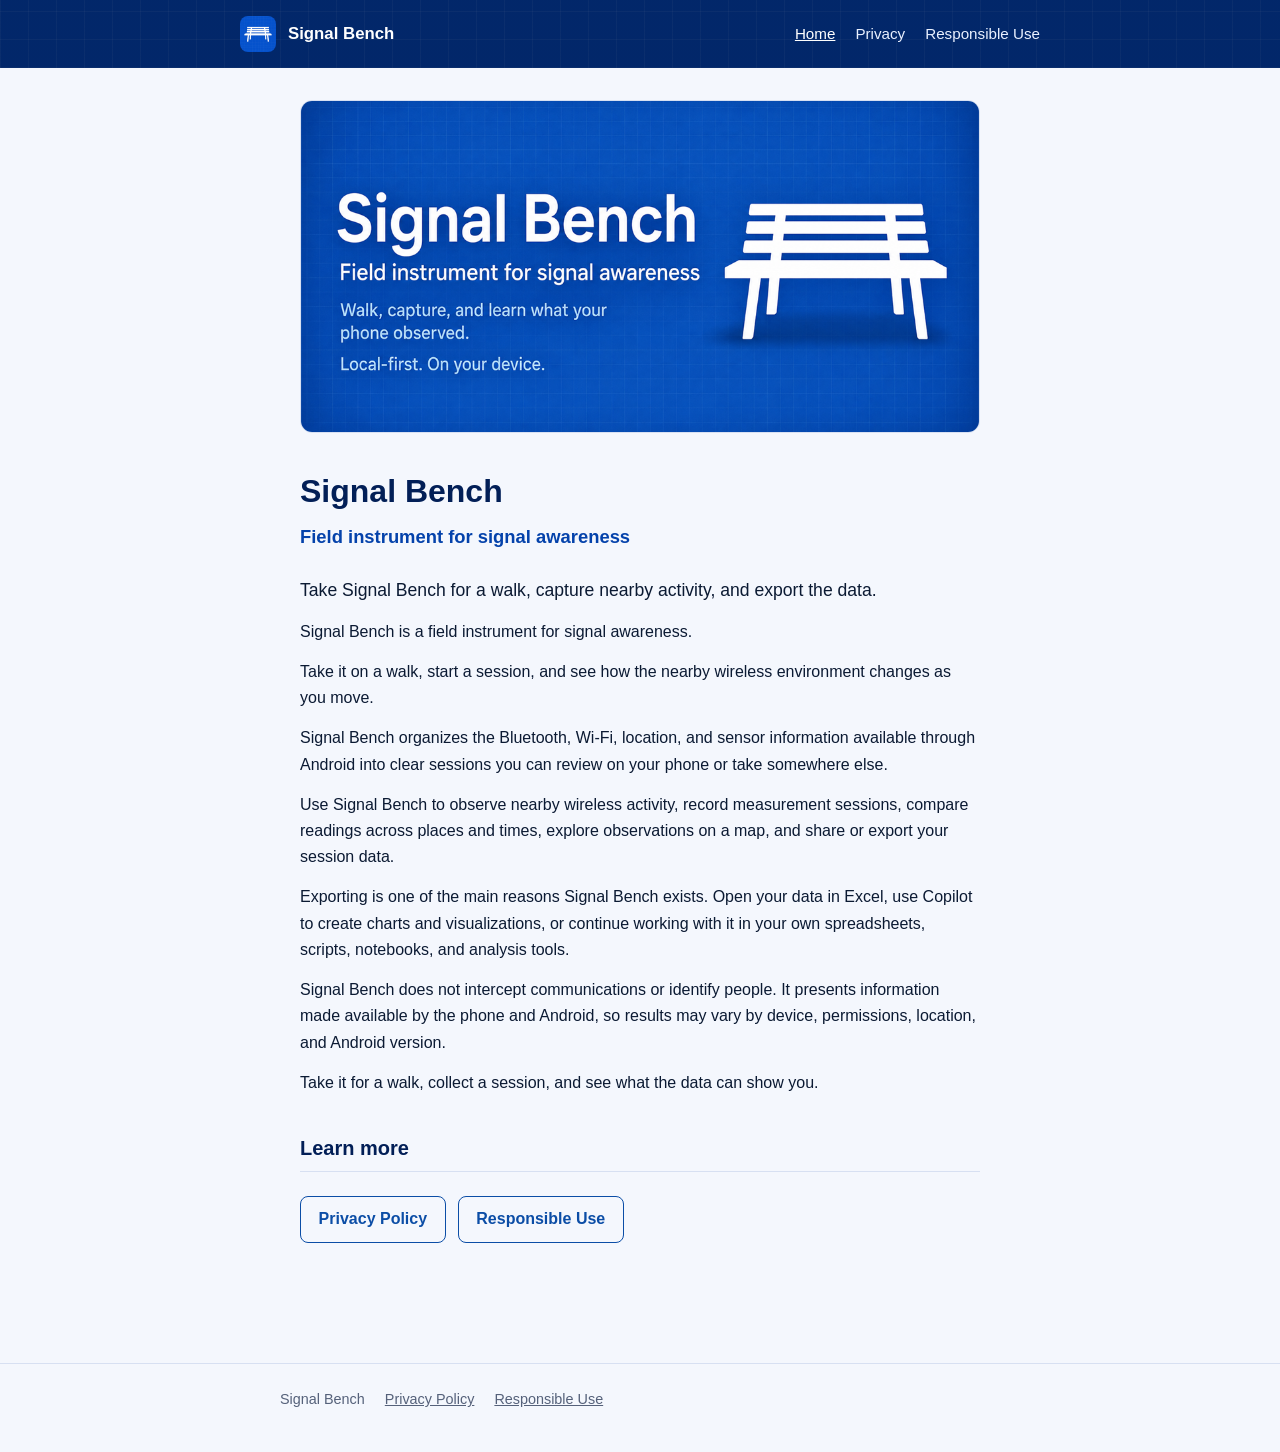
==== index.html @ 6beaf35f "Publish Signal Bench website Adds the public site (home, privacy policy, responsible-use) with a sha" ====
<!DOCTYPE html>
<html lang="en">
<head>
  <meta charset="UTF-8">
  <meta name="viewport" content="width=device-width, initial-scale=1.0">
  <title>Signal Bench — Field instrument for signal awareness</title>
  <meta name="description" content="Take Signal Bench for a walk, capture nearby activity, and export the data.">
  <link rel="icon" type="image/png" href="icon-512.png">
  <link rel="apple-touch-icon" href="icon-512.png">
  <link rel="stylesheet" href="style.css">
</head>
<body>

<header class="site-header">
  <div class="header-inner">
    <img class="mark" src="icon-512.png" alt="">
    <a class="site-name" href="./">Signal Bench</a>
    <nav class="site-nav" aria-label="Primary">
      <a href="./" aria-current="page">Home</a>
      <a href="privacy/">Privacy</a>
      <a href="responsible-use/">Responsible Use</a>
    </nav>
  </div>
</header>

<main>
  <img src="feature-graphic.png" alt="Signal Bench — Field instrument for signal awareness" class="banner">

  <h1>Signal Bench</h1>
  <p class="tagline">Field instrument for signal awareness</p>
  <p class="lead">Take Signal Bench for a walk, capture nearby activity, and export the data.</p>

  <section>
    <p>Signal Bench is a field instrument for signal awareness.</p>
    <p>Take it on a walk, start a session, and see how the nearby wireless environment changes as you move.</p>
    <p>Signal Bench organizes the Bluetooth, Wi-Fi, location, and sensor information available through Android into clear sessions you can review on your phone or take somewhere else.</p>
    <p>Use Signal Bench to observe nearby wireless activity, record measurement sessions, compare readings across places and times, explore observations on a map, and share or export your session data.</p>
    <p>Exporting is one of the main reasons Signal Bench exists. Open your data in Excel, use Copilot to create charts and visualizations, or continue working with it in your own spreadsheets, scripts, notebooks, and analysis tools.</p>
    <p>Signal Bench does not intercept communications or identify people. It presents information made available by the phone and Android, so results may vary by device, permissions, location, and Android version.</p>
    <p>Take it for a walk, collect a session, and see what the data can show you.</p>
  </section>

  <section>
    <h2>Learn more</h2>
    <div class="cta-row">
      <a class="button secondary" href="privacy/">Privacy Policy</a>
      <a class="button secondary" href="responsible-use/">Responsible Use</a>
    </div>
  </section>
</main>

<footer class="site-footer">
  <div class="footer-inner">
    <span>Signal Bench</span>
    <a href="privacy/">Privacy Policy</a>
    <a href="responsible-use/">Responsible Use</a>
  </div>
</footer>

</body>
</html>
---- style.css ----
/* Signal Bench — shared site styles. Static CSS, no build step, no remote assets. */

:root {
  --blue-900: #021f57;
  --blue-800: #023c9a;
  --blue-700: #0442ab;
  --blue-600: #0b4da6;
  --blue-500: #175fd1;
  --ink: #0b1a33;
  --paper: #f4f7fd;
  --card: #ffffff;
  --line: #d7e0f2;
  --muted: #55617a;
}

* {
  box-sizing: border-box;
}

html {
  color-scheme: light;
}

body {
  margin: 0;
  background: var(--paper);
  color: var(--ink);
  font-family: -apple-system, BlinkMacSystemFont, "Segoe UI", Roboto, sans-serif;
  line-height: 1.65;
}

a {
  color: var(--blue-600);
}

a:hover {
  color: var(--blue-700);
}

a:focus-visible,
button:focus-visible {
  outline: 3px solid var(--blue-500);
  outline-offset: 2px;
}

.site-header {
  background:
    linear-gradient(rgba(2, 22, 66, 0.55), rgba(2, 22, 66, 0.55)),
    repeating-linear-gradient(0deg, rgba(255, 255, 255, 0.08) 0 1px, transparent 1px 28px),
    repeating-linear-gradient(90deg, rgba(255, 255, 255, 0.08) 0 1px, transparent 1px 28px),
    var(--blue-800);
  padding: 1rem 1.25rem;
}

.site-header .header-inner {
  max-width: 800px;
  margin: 0 auto;
  display: flex;
  align-items: center;
  gap: 0.75rem;
}

.site-header img.mark {
  width: 36px;
  height: 36px;
  border-radius: 8px;
  flex-shrink: 0;
}

.site-header .site-name {
  color: #fff;
  font-weight: 700;
  font-size: 1.05rem;
  text-decoration: none;
}

.site-nav {
  margin-left: auto;
  display: flex;
  gap: 1.25rem;
  flex-wrap: wrap;
}

.site-nav a {
  color: #eaf1ff;
  text-decoration: none;
  font-weight: 500;
  font-size: 0.95rem;
}

.site-nav a:hover,
.site-nav a[aria-current="page"] {
  color: #ffffff;
  text-decoration: underline;
}

main {
  max-width: 720px;
  margin: 0 auto;
  padding: 2rem 1.25rem 3rem;
}

.banner {
  width: 100%;
  height: auto;
  border-radius: 12px;
  display: block;
  margin-bottom: 2rem;
  border: 1px solid var(--line);
}

.back {
  display: inline-block;
  margin-bottom: 1rem;
  color: var(--blue-600);
  text-decoration: none;
  font-weight: 500;
}

.back:hover {
  text-decoration: underline;
}

h1 {
  font-size: 2rem;
  margin: 0 0 0.25rem;
  color: var(--blue-900);
}

.tagline {
  font-size: 1.15rem;
  color: var(--blue-700);
  font-weight: 600;
  margin: 0 0 1.5rem;
}

h2 {
  font-size: 1.25rem;
  margin-top: 2.25rem;
  color: var(--blue-900);
  border-bottom: 1px solid var(--line);
  padding-bottom: 0.35rem;
}

h3 {
  font-size: 1.05rem;
  margin-top: 1.5rem;
  color: var(--blue-900);
}

p {
  margin: 0.85rem 0;
}

ul,
ol {
  padding-left: 1.3rem;
}

li {
  margin-bottom: 0.4rem;
}

.updated {
  color: var(--muted);
  font-size: 0.9rem;
}

.lead {
  font-size: 1.1rem;
  color: var(--ink);
}

.card {
  background: var(--card);
  border: 1px solid var(--line);
  border-radius: 12px;
  padding: 1.25rem 1.5rem;
  margin: 1.5rem 0;
}

.warning {
  background: #fff8e1;
  border-left: 4px solid #f9a825;
  padding: 0.75rem 1rem;
  margin: 1.5rem 0;
  border-radius: 0 8px 8px 0;
}

.cta-row {
  display: flex;
  flex-wrap: wrap;
  gap: 0.75rem;
  margin: 1.5rem 0;
}

.button {
  display: inline-block;
  background: var(--blue-600);
  color: #fff;
  padding: 0.6rem 1.1rem;
  border-radius: 8px;
  text-decoration: none;
  font-weight: 600;
}

.button:hover {
  background: var(--blue-700);
  color: #fff;
}

.button.secondary {
  background: transparent;
  color: var(--blue-600);
  border: 1px solid var(--blue-600);
}

.button.secondary:hover {
  background: var(--paper);
  color: var(--blue-700);
}

site-footer,
footer.site-footer {
  border-top: 1px solid var(--line);
}

footer.site-footer {
  margin-top: 3rem;
  padding: 1.5rem 1.25rem 2.5rem;
  color: var(--muted);
  font-size: 0.9rem;
}

footer.site-footer .footer-inner {
  max-width: 720px;
  margin: 0 auto;
  display: flex;
  flex-wrap: wrap;
  gap: 0.4rem 1.25rem;
  align-items: center;
}

footer.site-footer a {
  color: var(--muted);
}

footer.site-footer a:hover {
  color: var(--blue-700);
}

@media (max-width: 520px) {
  .site-header .header-inner {
    flex-wrap: wrap;
  }

  .site-nav {
    margin-left: 0;
    width: 100%;
  }

  h1 {
    font-size: 1.6rem;
  }
}
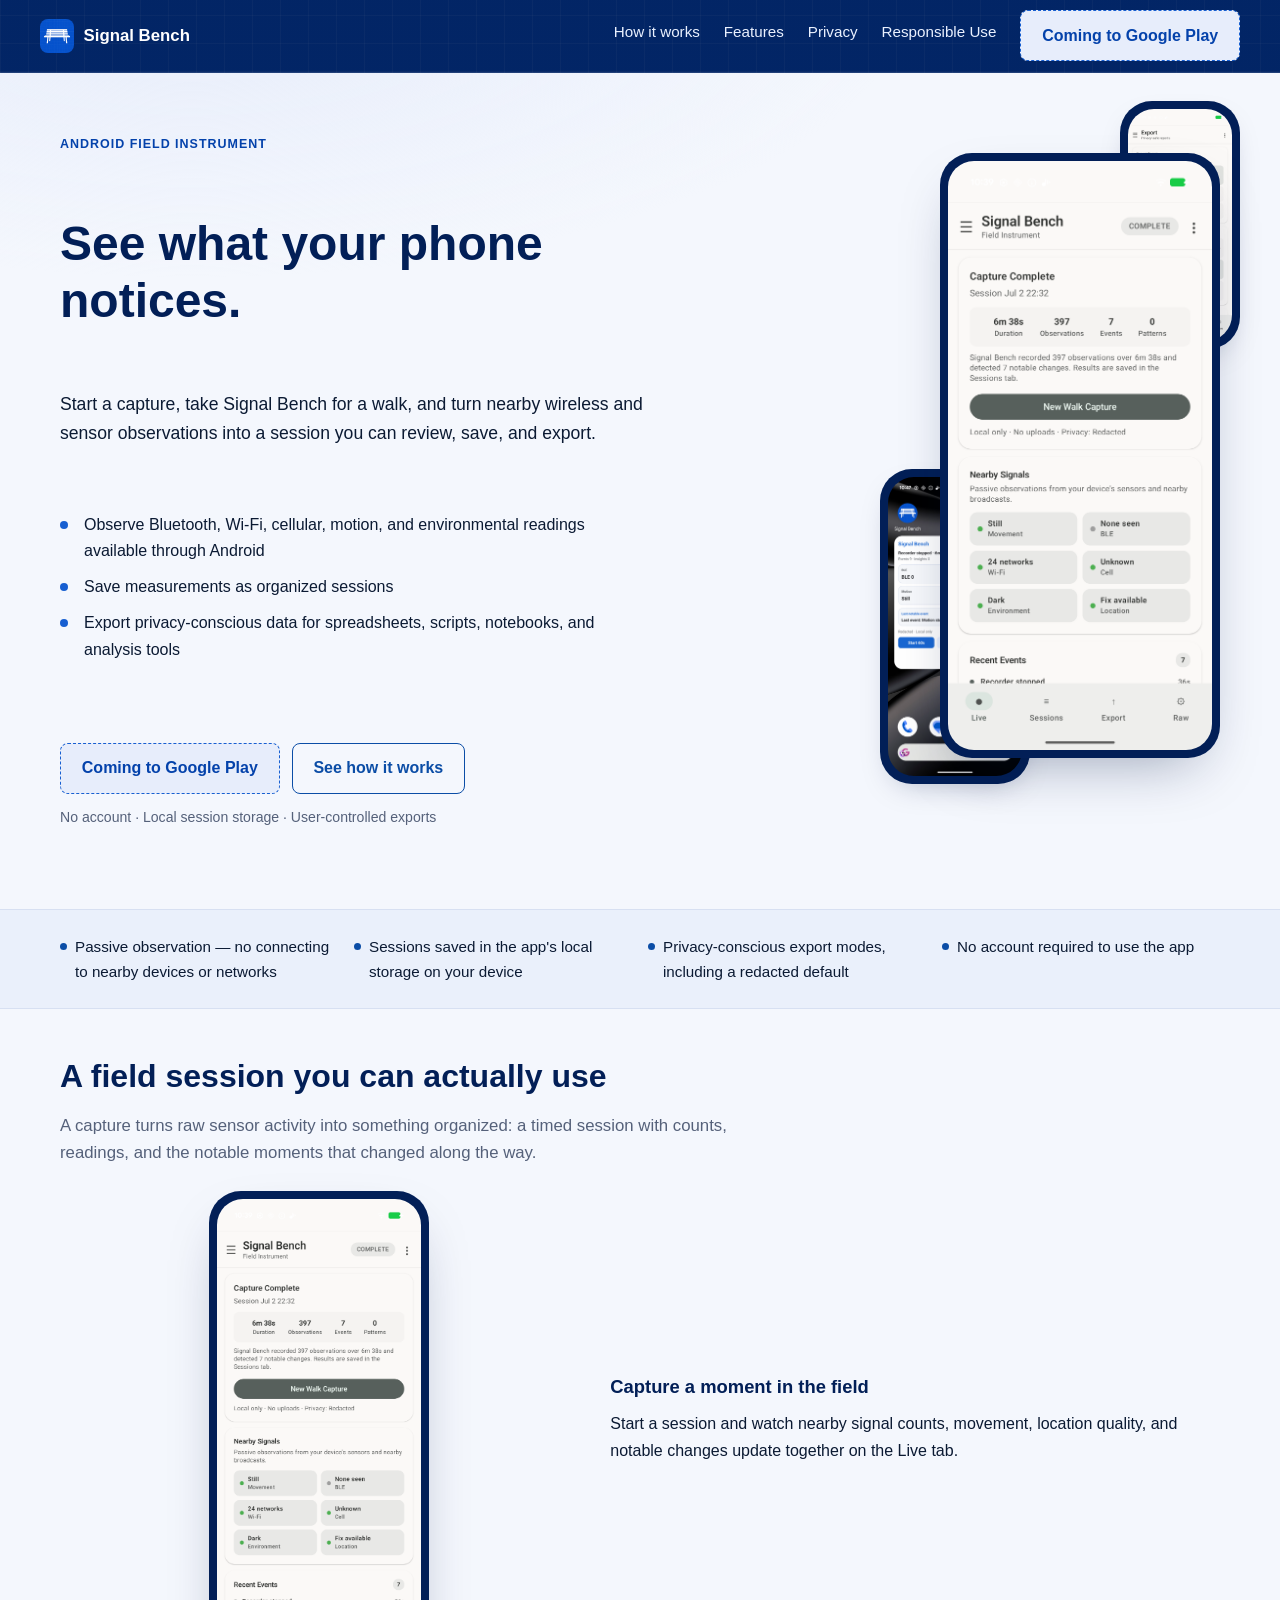
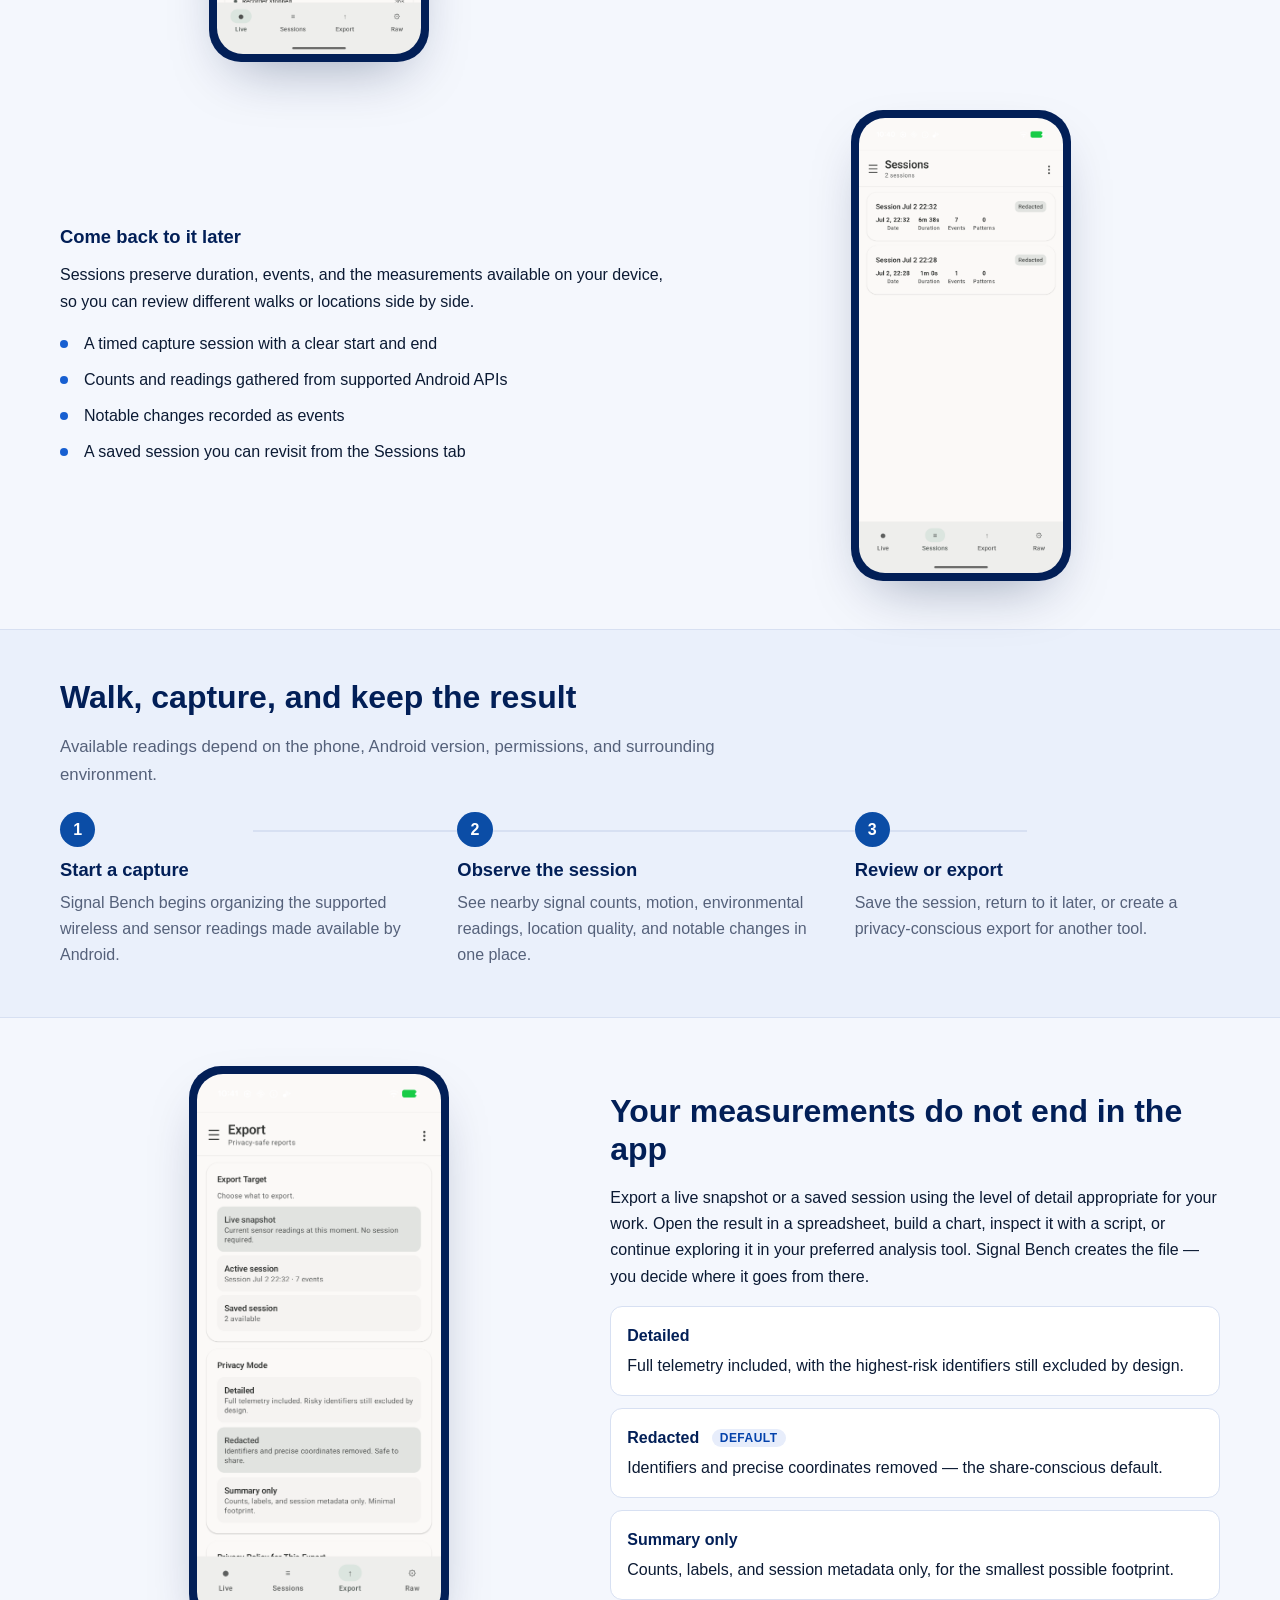
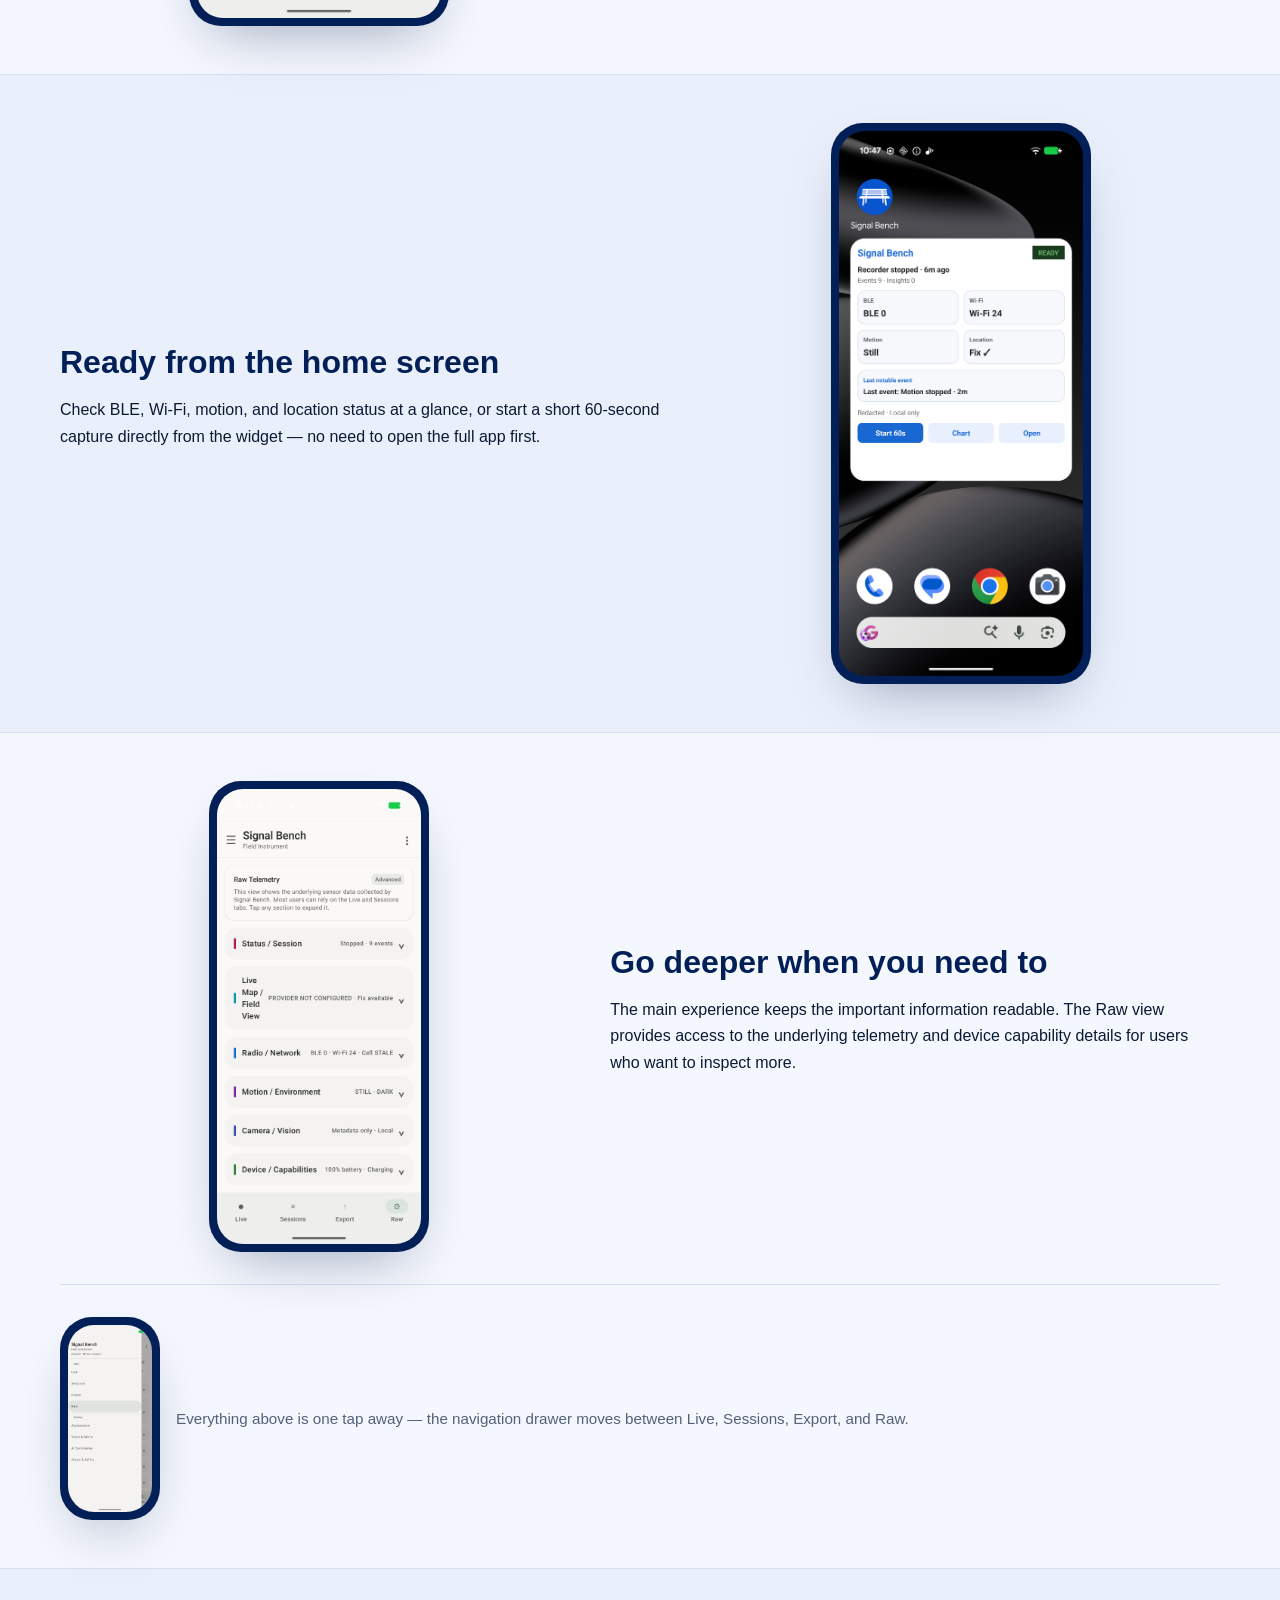
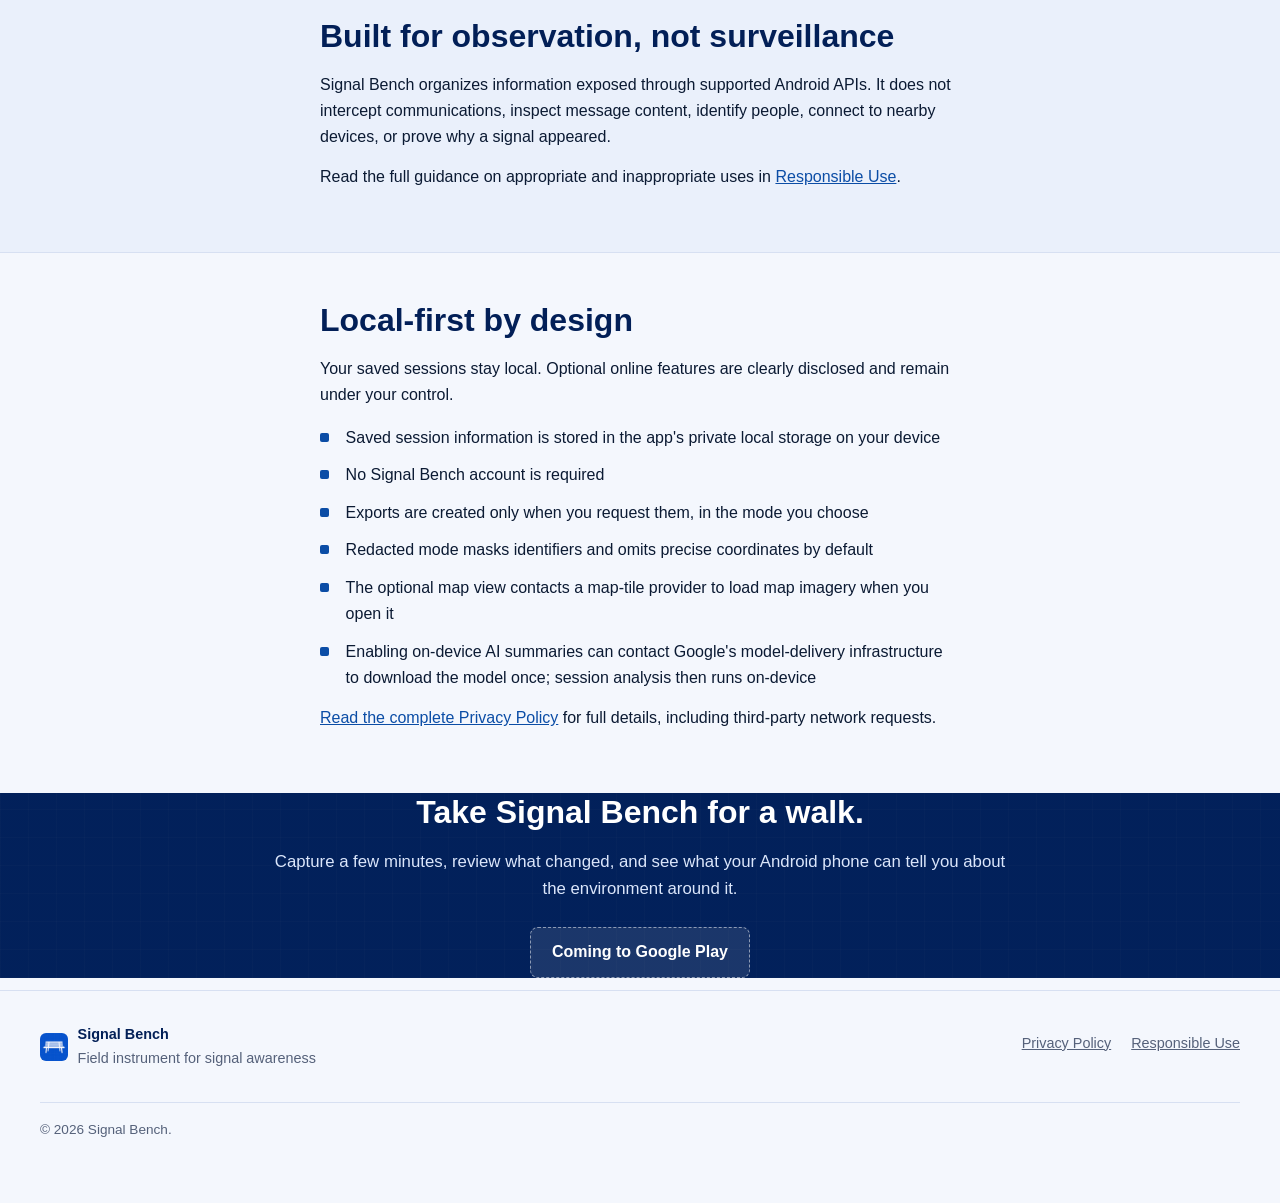
==== commit 76d5d1f8: "Redesign homepage as a production marketing landing page Rebuild index.html around a benefit-led her" ====
--- a/index.html
+++ b/index.html
@@ -3,59 +3,331 @@
 <head>
   <meta charset="UTF-8">
   <meta name="viewport" content="width=device-width, initial-scale=1.0">
-  <title>Signal Bench — Field instrument for signal awareness</title>
-  <meta name="description" content="Take Signal Bench for a walk, capture nearby activity, and export the data.">
+  <title>Signal Bench — Turn Android sensor readings into field sessions</title>
+  <meta name="description" content="Capture nearby wireless and sensor observations, review organized sessions, and export privacy-conscious data from your Android phone.">
+  <link rel="canonical" href="https://sig-int-wad.github.io/signalbenchpublic/">
+  <meta name="theme-color" content="#023c9a">
   <link rel="icon" type="image/png" href="icon-512.png">
   <link rel="apple-touch-icon" href="icon-512.png">
   <link rel="stylesheet" href="style.css">
+
+  <meta property="og:type" content="website">
+  <meta property="og:site_name" content="Signal Bench">
+  <meta property="og:url" content="https://sig-int-wad.github.io/signalbenchpublic/">
+  <meta property="og:title" content="Signal Bench — Turn Android sensor readings into field sessions">
+  <meta property="og:description" content="Capture nearby wireless and sensor observations, review organized sessions, and export privacy-conscious data from your Android phone.">
+  <meta property="og:image" content="https://sig-int-wad.github.io/signalbenchpublic/feature-graphic.png">
+  <meta property="og:image:width" content="1024">
+  <meta property="og:image:height" content="500">
+  <meta name="twitter:card" content="summary_large_image">
+  <meta name="twitter:title" content="Signal Bench — Turn Android sensor readings into field sessions">
+  <meta name="twitter:description" content="Capture nearby wireless and sensor observations, review organized sessions, and export privacy-conscious data from your Android phone.">
+  <meta name="twitter:image" content="https://sig-int-wad.github.io/signalbenchpublic/feature-graphic.png">
+
+  <script type="application/ld+json">
+  {
+    "@context": "https://schema.org",
+    "@type": "SoftwareApplication",
+    "name": "Signal Bench",
+    "description": "Signal Bench is an Android field instrument that organizes nearby wireless and sensor observations into sessions you can review and export.",
+    "applicationCategory": "UtilitiesApplication",
+    "operatingSystem": "Android",
+    "url": "https://sig-int-wad.github.io/signalbenchpublic/",
+    "image": "https://sig-int-wad.github.io/signalbenchpublic/feature-graphic.png"
+  }
+  </script>
 </head>
 <body>
 
+<a class="skip-link" href="#main">Skip to content</a>
+
 <header class="site-header">
   <div class="header-inner">
-    <img class="mark" src="icon-512.png" alt="">
-    <a class="site-name" href="./">Signal Bench</a>
-    <nav class="site-nav" aria-label="Primary">
-      <a href="./" aria-current="page">Home</a>
-      <a href="privacy/">Privacy</a>
-      <a href="responsible-use/">Responsible Use</a>
+    <a class="brand" href="./">
+      <img class="mark" src="icon-512.png" alt="">
+      <span class="site-name">Signal Bench</span>
+    </a>
+    <button class="nav-toggle" type="button" aria-expanded="false" aria-controls="site-nav" aria-label="Toggle navigation menu">
+      <span class="bar"></span>
+      <span class="bar"></span>
+      <span class="bar"></span>
+    </button>
+    <nav class="site-nav" id="site-nav" aria-label="Primary">
+      <ul class="nav-links">
+        <li><a href="#how-it-works">How it works</a></li>
+        <li><a href="#features">Features</a></li>
+        <li><a href="#privacy">Privacy</a></li>
+        <li><a href="responsible-use/">Responsible Use</a></li>
+      </ul>
+      <span class="header-cta badge-soon">Coming to Google Play</span>
     </nav>
   </div>
 </header>
 
-<main>
-  <img src="feature-graphic.png" alt="Signal Bench — Field instrument for signal awareness" class="banner">
-
-  <h1>Signal Bench</h1>
-  <p class="tagline">Field instrument for signal awareness</p>
-  <p class="lead">Take Signal Bench for a walk, capture nearby activity, and export the data.</p>
-
-  <section>
-    <p>Signal Bench is a field instrument for signal awareness.</p>
-    <p>Take it on a walk, start a session, and see how the nearby wireless environment changes as you move.</p>
-    <p>Signal Bench organizes the Bluetooth, Wi-Fi, location, and sensor information available through Android into clear sessions you can review on your phone or take somewhere else.</p>
-    <p>Use Signal Bench to observe nearby wireless activity, record measurement sessions, compare readings across places and times, explore observations on a map, and share or export your session data.</p>
-    <p>Exporting is one of the main reasons Signal Bench exists. Open your data in Excel, use Copilot to create charts and visualizations, or continue working with it in your own spreadsheets, scripts, notebooks, and analysis tools.</p>
-    <p>Signal Bench does not intercept communications or identify people. It presents information made available by the phone and Android, so results may vary by device, permissions, location, and Android version.</p>
-    <p>Take it for a walk, collect a session, and see what the data can show you.</p>
-  </section>
-
-  <section>
-    <h2>Learn more</h2>
-    <div class="cta-row">
-      <a class="button secondary" href="privacy/">Privacy Policy</a>
-      <a class="button secondary" href="responsible-use/">Responsible Use</a>
-    </div>
-  </section>
+<main id="main">
+
+  <!-- Hero -->
+  <section class="hero">
+    <div class="section-inner">
+      <p class="hero-label eyebrow">Android field instrument</p>
+
+      <h1>See what your phone notices.</h1>
+
+      <p class="hero-copy">Start a capture, take Signal Bench for a walk, and turn nearby wireless and sensor observations into a session you can review, save, and export.</p>
+
+      <div class="hero-art">
+        <div class="device-frame tertiary" aria-hidden="true">
+          <img src="screenshots/export.png" alt="" width="480" height="1071" loading="lazy">
+        </div>
+        <div class="device-frame secondary" aria-hidden="true">
+          <img src="screenshots/widget.png" alt="" width="480" height="1071" loading="lazy">
+        </div>
+        <div class="device-frame primary">
+          <img src="screenshots/live.png" alt="Signal Bench Live tab on Android, showing Start Walk Capture, nearby signal counts, and recent events" width="480" height="1071" loading="eager" fetchpriority="high">
+        </div>
+      </div>
+
+      <ul class="hero-list">
+        <li>Observe Bluetooth, Wi-Fi, cellular, motion, and environmental readings available through Android</li>
+        <li>Save measurements as organized sessions</li>
+        <li>Export privacy-conscious data for spreadsheets, scripts, notebooks, and analysis tools</li>
+      </ul>
+
+      <div class="hero-cta">
+        <div class="cta-row">
+          <span class="badge-soon">Coming to Google Play</span>
+          <a class="button secondary" href="#how-it-works">See how it works</a>
+        </div>
+        <p class="hero-reassurance reassurance">No account · Local session storage · User-controlled exports</p>
+      </div>
+    </div>
+  </section>
+
+  <!-- Trust strip -->
+  <section class="trust-strip band">
+    <div class="section-inner">
+      <ul>
+        <li>Passive observation — no connecting to nearby devices or networks</li>
+        <li>Sessions saved in the app's local storage on your device</li>
+        <li>Privacy-conscious export modes, including a redacted default</li>
+        <li>No account required to use the app</li>
+      </ul>
+    </div>
+  </section>
+
+  <!-- What you get -->
+  <section class="sec-features" id="features">
+    <div class="section-inner">
+      <h2>A field session you can actually use</h2>
+      <p class="section-lead">A capture turns raw sensor activity into something organized: a timed session with counts, readings, and the notable moments that changed along the way.</p>
+
+      <div class="feature-row">
+        <div class="feature-art">
+          <button class="thumb-button" type="button" data-lightbox-src="screenshots/live.png" data-lightbox-alt="Signal Bench Live tab showing Start Walk Capture, Nearby Signals, and Recent Events" data-lightbox-caption="Live dashboard — nearby signal counts, motion, and recent events update together.">
+            <div class="device-frame">
+              <img src="screenshots/live.png" alt="Signal Bench Live tab showing Start Walk Capture, Nearby Signals, and Recent Events" width="480" height="1071" loading="lazy">
+            </div>
+          </button>
+        </div>
+        <div class="feature-copy">
+          <h3>Capture a moment in the field</h3>
+          <p>Start a session and watch nearby signal counts, movement, location quality, and notable changes update together on the Live tab.</p>
+        </div>
+      </div>
+
+      <div class="feature-row reverse">
+        <div class="feature-art">
+          <button class="thumb-button" type="button" data-lightbox-src="screenshots/sessions.png" data-lightbox-alt="Signal Bench Sessions tab listing saved walk-capture sessions with duration, events, and privacy mode" data-lightbox-caption="Sessions preserve duration, events, and privacy mode so you can revisit a walk later.">
+            <div class="device-frame">
+              <img src="screenshots/sessions.png" alt="Signal Bench Sessions tab listing saved walk-capture sessions with duration, events, and privacy mode" width="480" height="1071" loading="lazy">
+            </div>
+          </button>
+        </div>
+        <div class="feature-copy">
+          <h3>Come back to it later</h3>
+          <p>Sessions preserve duration, events, and the measurements available on your device, so you can review different walks or locations side by side.</p>
+          <ul class="get-list">
+            <li>A timed capture session with a clear start and end</li>
+            <li>Counts and readings gathered from supported Android APIs</li>
+            <li>Notable changes recorded as events</li>
+            <li>A saved session you can revisit from the Sessions tab</li>
+          </ul>
+        </div>
+      </div>
+    </div>
+  </section>
+
+  <!-- How it works -->
+  <section class="sec-how band" id="how-it-works">
+    <div class="section-inner">
+      <h2>Walk, capture, and keep the result</h2>
+      <p class="section-lead">Available readings depend on the phone, Android version, permissions, and surrounding environment.</p>
+
+      <ol class="steps">
+        <li>
+          <span class="step-number">1</span>
+          <h3>Start a capture</h3>
+          <p>Signal Bench begins organizing the supported wireless and sensor readings made available by Android.</p>
+        </li>
+        <li>
+          <span class="step-number">2</span>
+          <h3>Observe the session</h3>
+          <p>See nearby signal counts, motion, environmental readings, location quality, and notable changes in one place.</p>
+        </li>
+        <li>
+          <span class="step-number">3</span>
+          <h3>Review or export</h3>
+          <p>Save the session, return to it later, or create a privacy-conscious export for another tool.</p>
+        </li>
+      </ol>
+    </div>
+  </section>
+
+  <!-- Export -->
+  <section class="sec-export">
+    <div class="section-inner">
+      <div class="feature-row">
+        <div class="feature-art large">
+          <button class="thumb-button" type="button" data-lightbox-src="screenshots/export.png" data-lightbox-alt="Signal Bench Export tab showing Export Target options and Detailed, Redacted, and Summary only privacy modes" data-lightbox-caption="Choose an export target and a privacy mode before writing a file.">
+            <div class="device-frame">
+              <img src="screenshots/export.png" alt="Signal Bench Export tab showing Export Target options and Detailed, Redacted, and Summary only privacy modes" width="480" height="1071" loading="lazy">
+            </div>
+          </button>
+        </div>
+        <div class="feature-copy">
+          <h2>Your measurements do not end in the app</h2>
+          <p>Export a live snapshot or a saved session using the level of detail appropriate for your work. Open the result in a spreadsheet, build a chart, inspect it with a script, or continue exploring it in your preferred analysis tool. Signal Bench creates the file — you decide where it goes from there.</p>
+          <ul class="modes-list">
+            <li>
+              <span class="mode-name">Detailed</span>
+              Full telemetry included, with the highest-risk identifiers still excluded by design.
+            </li>
+            <li>
+              <span class="mode-name">Redacted <span class="default-tag">Default</span></span>
+              Identifiers and precise coordinates removed — the share-conscious default.
+            </li>
+            <li>
+              <span class="mode-name">Summary only</span>
+              Counts, labels, and session metadata only, for the smallest possible footprint.
+            </li>
+          </ul>
+        </div>
+      </div>
+    </div>
+  </section>
+
+  <!-- Widget -->
+  <section class="sec-widget band">
+    <div class="section-inner">
+      <div class="feature-row reverse">
+        <div class="feature-art large">
+          <button class="thumb-button" type="button" data-lightbox-src="screenshots/widget.png" data-lightbox-alt="Signal Bench home screen widget on Android showing BLE, Wi-Fi, motion, and location status with Start 60s, Chart, and Open buttons" data-lightbox-caption="The home screen widget shows live status and can start a short capture.">
+            <div class="device-frame">
+              <img src="screenshots/widget.png" alt="Signal Bench home screen widget on Android showing BLE, Wi-Fi, motion, and location status with Start 60s, Chart, and Open buttons" width="480" height="1071" loading="lazy">
+            </div>
+          </button>
+        </div>
+        <div class="feature-copy">
+          <h2>Ready from the home screen</h2>
+          <p>Check BLE, Wi-Fi, motion, and location status at a glance, or start a short 60-second capture directly from the widget — no need to open the full app first.</p>
+        </div>
+      </div>
+    </div>
+  </section>
+
+  <!-- Raw / advanced -->
+  <section class="sec-raw">
+    <div class="section-inner">
+      <div class="feature-row">
+        <div class="feature-art">
+          <button class="thumb-button" type="button" data-lightbox-src="screenshots/raw.png" data-lightbox-alt="Signal Bench Raw telemetry tab with expandable sections for status, map, radio, motion, camera, and device capabilities" data-lightbox-caption="Raw telemetry exposes the underlying sensor and device data for advanced users.">
+            <div class="device-frame">
+              <img src="screenshots/raw.png" alt="Signal Bench Raw telemetry tab with expandable sections for status, map, radio, motion, camera, and device capabilities" width="480" height="1071" loading="lazy">
+            </div>
+          </button>
+        </div>
+        <div class="feature-copy">
+          <h2>Go deeper when you need to</h2>
+          <p>The main experience keeps the important information readable. The Raw view provides access to the underlying telemetry and device capability details for users who want to inspect more.</p>
+        </div>
+      </div>
+
+      <div class="more-screens">
+        <button class="thumb-button" type="button" data-lightbox-src="screenshots/navigation.png" data-lightbox-alt="Signal Bench navigation drawer with Live, Sessions, Export, Raw, Appearance, Voice and Alerts, AI Summaries, and About and Safety" data-lightbox-caption="The navigation drawer moves quickly between Live, Sessions, Export, and Raw.">
+          <div class="device-frame">
+            <img src="screenshots/navigation.png" alt="Signal Bench navigation drawer with Live, Sessions, Export, Raw, Appearance, Voice and Alerts, AI Summaries, and About and Safety" width="480" height="1071" loading="lazy">
+          </div>
+        </button>
+        <p>Everything above is one tap away — the navigation drawer moves between Live, Sessions, Export, and Raw.</p>
+      </div>
+    </div>
+  </section>
+
+  <!-- Honest capability -->
+  <section class="sec-capability band">
+    <div class="section-inner prose">
+      <h2>Built for observation, not surveillance</h2>
+      <p>Signal Bench organizes information exposed through supported Android APIs. It does not intercept communications, inspect message content, identify people, connect to nearby devices, or prove why a signal appeared.</p>
+      <p>Read the full guidance on appropriate and inappropriate uses in <a href="responsible-use/">Responsible Use</a>.</p>
+    </div>
+  </section>
+
+  <!-- Privacy -->
+  <section class="sec-privacy" id="privacy">
+    <div class="section-inner prose">
+      <h2>Local-first by design</h2>
+      <p>Your saved sessions stay local. Optional online features are clearly disclosed and remain under your control.</p>
+      <ul class="check-list">
+        <li>Saved session information is stored in the app's private local storage on your device</li>
+        <li>No Signal Bench account is required</li>
+        <li>Exports are created only when you request them, in the mode you choose</li>
+        <li>Redacted mode masks identifiers and omits precise coordinates by default</li>
+        <li>The optional map view contacts a map-tile provider to load map imagery when you open it</li>
+        <li>Enabling on-device AI summaries can contact Google's model-delivery infrastructure to download the model once; session analysis then runs on-device</li>
+      </ul>
+      <p><a href="privacy/">Read the complete Privacy Policy</a> for full details, including third-party network requests.</p>
+    </div>
+  </section>
+
+  <!-- Closing CTA -->
+  <section class="closing-cta">
+    <div class="section-inner">
+      <h2>Take Signal Bench for a walk.</h2>
+      <p class="section-lead">Capture a few minutes, review what changed, and see what your Android phone can tell you about the environment around it.</p>
+      <div class="cta-row">
+        <span class="badge-soon">Coming to Google Play</span>
+      </div>
+    </div>
+  </section>
+
 </main>
 
 <footer class="site-footer">
   <div class="footer-inner">
-    <span>Signal Bench</span>
-    <a href="privacy/">Privacy Policy</a>
-    <a href="responsible-use/">Responsible Use</a>
+    <div class="footer-brand">
+      <img src="icon-512.png" alt="" width="28" height="28">
+      <div class="footer-brand-text">
+        <strong>Signal Bench</strong>
+        <span>Field instrument for signal awareness</span>
+      </div>
+    </div>
+    <ul class="footer-links">
+      <li><a href="privacy/">Privacy Policy</a></li>
+      <li><a href="responsible-use/">Responsible Use</a></li>
+    </ul>
+    <p class="footer-copyright">&copy; 2026 Signal Bench.</p>
   </div>
 </footer>
 
+<dialog class="lightbox" id="lightbox" aria-labelledby="lightbox-caption">
+  <div class="lightbox-inner">
+    <button class="lightbox-close" type="button" id="lightbox-close" aria-label="Close screenshot">&times;</button>
+    <img id="lightbox-img" alt="">
+    <p class="lightbox-caption" id="lightbox-caption"></p>
+  </div>
+</dialog>
+
+<script src="assets/site.js" defer></script>
+
 </body>
 </html>
--- a/style.css
+++ b/style.css
@@ -6,11 +6,40 @@
   --blue-700: #0442ab;
   --blue-600: #0b4da6;
   --blue-500: #175fd1;
+  --blue-100: #e7edfb;
   --ink: #0b1a33;
   --paper: #f4f7fd;
+  --band: #eaf0fb;
   --card: #ffffff;
   --line: #d7e0f2;
   --muted: #55617a;
+
+  --space-1: 0.25rem;
+  --space-2: 0.5rem;
+  --space-3: 0.75rem;
+  --space-4: 1rem;
+  --space-5: 1.5rem;
+  --space-6: 2rem;
+  --space-7: 3rem;
+  --space-8: 4.5rem;
+
+  --radius-sm: 8px;
+  --radius-md: 12px;
+  --radius-lg: 20px;
+  --radius-xl: 32px;
+
+  --container-wide: 1200px;
+  --container-prose: 680px;
+
+  --shadow-sm: 0 1px 2px rgba(2, 22, 66, 0.06);
+  --shadow-md: 0 12px 32px -16px rgba(2, 22, 66, 0.35);
+  --shadow-lg: 0 24px 60px -24px rgba(2, 22, 66, 0.4);
+}
+
+@media (prefers-reduced-motion: no-preference) {
+  html {
+    scroll-behavior: smooth;
+  }
 }
 
 * {
@@ -29,6 +58,11 @@
   line-height: 1.65;
 }
 
+img {
+  max-width: 100%;
+  height: auto;
+}
+
 a {
   color: var(--blue-600);
 }
@@ -38,47 +72,106 @@
 }
 
 a:focus-visible,
-button:focus-visible {
+button:focus-visible,
+[tabindex]:focus-visible {
   outline: 3px solid var(--blue-500);
   outline-offset: 2px;
 }
 
+.skip-link {
+  position: absolute;
+  left: -9999px;
+  top: 0;
+  z-index: 100;
+  background: var(--blue-900);
+  color: #fff;
+  padding: 0.75rem 1.25rem;
+  border-radius: 0 0 var(--radius-sm) 0;
+  font-weight: 600;
+}
+
+.skip-link:focus {
+  left: 0;
+}
+
+/* Header */
+
 .site-header {
+  position: sticky;
+  top: 0;
+  z-index: 50;
   background:
-    linear-gradient(rgba(2, 22, 66, 0.55), rgba(2, 22, 66, 0.55)),
+    linear-gradient(rgba(2, 22, 66, 0.6), rgba(2, 22, 66, 0.6)),
     repeating-linear-gradient(0deg, rgba(255, 255, 255, 0.08) 0 1px, transparent 1px 28px),
     repeating-linear-gradient(90deg, rgba(255, 255, 255, 0.08) 0 1px, transparent 1px 28px),
     var(--blue-800);
-  padding: 1rem 1.25rem;
-}
-
-.site-header .header-inner {
-  max-width: 800px;
+  padding: 0.65rem 1.25rem;
+  border-bottom: 1px solid rgba(255, 255, 255, 0.12);
+}
+
+.header-inner {
+  max-width: var(--container-wide);
   margin: 0 auto;
   display: flex;
   align-items: center;
-  gap: 0.75rem;
-}
-
-.site-header img.mark {
-  width: 36px;
-  height: 36px;
+  gap: var(--space-4);
+}
+
+.brand {
+  display: flex;
+  align-items: center;
+  gap: 0.6rem;
+  text-decoration: none;
+  flex-shrink: 0;
+}
+
+.brand img.mark {
+  width: 34px;
+  height: 34px;
   border-radius: 8px;
   flex-shrink: 0;
 }
 
-.site-header .site-name {
+.brand .site-name {
   color: #fff;
   font-weight: 700;
   font-size: 1.05rem;
-  text-decoration: none;
+}
+
+.nav-toggle {
+  display: none;
+  margin-left: auto;
+  background: transparent;
+  border: 1px solid rgba(255, 255, 255, 0.4);
+  border-radius: var(--radius-sm);
+  padding: 0.4rem 0.55rem;
+  cursor: pointer;
+}
+
+.nav-toggle .bar {
+  display: block;
+  width: 20px;
+  height: 2px;
+  background: #fff;
+  margin: 4px 0;
+  border-radius: 1px;
 }
 
 .site-nav {
   margin-left: auto;
   display: flex;
-  gap: 1.25rem;
+  align-items: center;
+  gap: var(--space-5);
   flex-wrap: wrap;
+}
+
+.site-nav .nav-links {
+  display: flex;
+  gap: var(--space-5);
+  flex-wrap: wrap;
+  list-style: none;
+  margin: 0;
+  padding: 0;
 }
 
 .site-nav a {
@@ -86,6 +179,7 @@
   text-decoration: none;
   font-weight: 500;
   font-size: 0.95rem;
+  white-space: nowrap;
 }
 
 .site-nav a:hover,
@@ -94,24 +188,141 @@
   text-decoration: underline;
 }
 
+.header-cta {
+  flex-shrink: 0;
+}
+
+@media (max-width: 899px) {
+  .nav-toggle {
+    display: block;
+  }
+
+  .site-nav {
+    display: none;
+    width: 100%;
+    order: 3;
+    margin-left: 0;
+    flex-direction: column;
+    align-items: flex-start;
+    gap: var(--space-4);
+    padding-top: var(--space-4);
+  }
+
+  .site-nav.is-open {
+    display: flex;
+  }
+
+  .site-nav .nav-links {
+    flex-direction: column;
+    gap: var(--space-3);
+  }
+
+  .header-inner {
+    flex-wrap: wrap;
+  }
+}
+
+/* Layout primitives */
+
 main {
-  max-width: 720px;
+  display: block;
+}
+
+.section-inner {
+  max-width: var(--container-wide);
   margin: 0 auto;
-  padding: 2rem 1.25rem 3rem;
+  padding: 0 1.25rem;
+}
+
+.prose {
+  max-width: var(--container-prose);
+}
+
+section[class^="sec-"] {
+  padding: var(--space-7) 0;
+}
+
+.band {
+  background: var(--band);
+  border-top: 1px solid var(--line);
+  border-bottom: 1px solid var(--line);
+}
+
+.eyebrow {
+  display: inline-block;
+  font-size: 0.78rem;
+  font-weight: 700;
+  letter-spacing: 0.08em;
+  text-transform: uppercase;
+  color: var(--blue-700);
+  margin-bottom: var(--space-3);
+}
+
+h1, h2, h3 {
+  color: var(--blue-900);
+  line-height: 1.2;
+}
+
+h2 {
+  font-size: clamp(1.5rem, 1.2rem + 1.2vw, 2rem);
+  margin: 0 0 var(--space-4);
+}
+
+h3 {
+  font-size: 1.15rem;
+  margin: 0 0 var(--space-2);
+}
+
+p {
+  margin: 0.85rem 0;
+}
+
+.section-lead {
+  font-size: 1.05rem;
+  color: var(--muted);
+  max-width: 46rem;
+  margin-top: 0;
+  margin-bottom: var(--space-5);
+}
+
+ul, ol {
+  padding-left: 1.3rem;
+}
+
+li {
+  margin-bottom: 0.4rem;
+}
+
+/* Legal pages (privacy / responsible use) */
+
+main.legal {
+  max-width: var(--container-prose);
+  margin: 0 auto;
+  padding: var(--space-6) 1.25rem var(--space-7);
+}
+
+main.legal h2 {
+  border-bottom: 1px solid var(--line);
+  padding-bottom: 0.35rem;
+  margin-top: var(--space-6);
+}
+
+main.legal h3 {
+  margin-top: var(--space-5);
 }
 
 .banner {
   width: 100%;
   height: auto;
-  border-radius: 12px;
+  border-radius: var(--radius-md);
   display: block;
-  margin-bottom: 2rem;
+  margin-bottom: var(--space-5);
   border: 1px solid var(--line);
 }
 
 .back {
   display: inline-block;
-  margin-bottom: 1rem;
+  margin-bottom: var(--space-4);
   color: var(--blue-600);
   text-decoration: none;
   font-weight: 500;
@@ -121,87 +332,32 @@
   text-decoration: underline;
 }
 
-h1 {
-  font-size: 2rem;
-  margin: 0 0 0.25rem;
-  color: var(--blue-900);
-}
-
-.tagline {
-  font-size: 1.15rem;
-  color: var(--blue-700);
-  font-weight: 600;
-  margin: 0 0 1.5rem;
-}
-
-h2 {
-  font-size: 1.25rem;
-  margin-top: 2.25rem;
-  color: var(--blue-900);
-  border-bottom: 1px solid var(--line);
-  padding-bottom: 0.35rem;
-}
-
-h3 {
-  font-size: 1.05rem;
-  margin-top: 1.5rem;
-  color: var(--blue-900);
-}
-
-p {
-  margin: 0.85rem 0;
-}
-
-ul,
-ol {
-  padding-left: 1.3rem;
-}
-
-li {
-  margin-bottom: 0.4rem;
-}
-
 .updated {
   color: var(--muted);
   font-size: 0.9rem;
-}
-
-.lead {
-  font-size: 1.1rem;
-  color: var(--ink);
-}
-
-.card {
-  background: var(--card);
-  border: 1px solid var(--line);
-  border-radius: 12px;
-  padding: 1.25rem 1.5rem;
-  margin: 1.5rem 0;
 }
 
 .warning {
   background: #fff8e1;
   border-left: 4px solid #f9a825;
   padding: 0.75rem 1rem;
-  margin: 1.5rem 0;
-  border-radius: 0 8px 8px 0;
-}
-
-.cta-row {
-  display: flex;
-  flex-wrap: wrap;
-  gap: 0.75rem;
-  margin: 1.5rem 0;
-}
+  margin: var(--space-5) 0;
+  border-radius: 0 var(--radius-sm) var(--radius-sm) 0;
+}
+
+/* Buttons */
 
 .button {
-  display: inline-block;
+  display: inline-flex;
+  align-items: center;
+  gap: 0.4rem;
   background: var(--blue-600);
   color: #fff;
-  padding: 0.6rem 1.1rem;
-  border-radius: 8px;
+  padding: 0.7rem 1.3rem;
+  border-radius: var(--radius-sm);
   text-decoration: none;
   font-weight: 600;
+  border: 1px solid transparent;
 }
 
 .button:hover {
@@ -216,50 +372,593 @@
 }
 
 .button.secondary:hover {
-  background: var(--paper);
+  background: #fff;
   color: var(--blue-700);
 }
 
-site-footer,
+.badge-soon {
+  display: inline-flex;
+  align-items: center;
+  gap: 0.4rem;
+  padding: 0.7rem 1.3rem;
+  border-radius: var(--radius-sm);
+  border: 1px dashed var(--blue-500);
+  color: var(--blue-700);
+  font-weight: 600;
+  background: var(--blue-100);
+}
+
+.cta-row {
+  display: flex;
+  flex-wrap: wrap;
+  gap: var(--space-3);
+  margin: var(--space-5) 0 var(--space-3);
+}
+
+.reassurance {
+  color: var(--muted);
+  font-size: 0.88rem;
+  margin: 0;
+}
+
+/* Hero */
+
+.hero {
+  padding: var(--space-7) 0 var(--space-6);
+  background:
+    radial-gradient(1200px 480px at 15% -10%, var(--blue-100), transparent 60%),
+    var(--paper);
+}
+
+.hero .section-inner {
+  display: grid;
+  gap: var(--space-6);
+  grid-template-areas:
+    "label"
+    "heading"
+    "copy"
+    "art"
+    "list"
+    "cta"
+    "reassurance";
+}
+
+.hero-label { grid-area: label; }
+.hero h1 { grid-area: heading; margin: 0 0 var(--space-3); font-size: clamp(2rem, 1.5rem + 2.4vw, 3rem); }
+.hero-copy { grid-area: copy; }
+.hero-art { grid-area: art; }
+.hero-list { grid-area: list; }
+.hero-cta { grid-area: cta; }
+.hero-reassurance { grid-area: reassurance; }
+
+.hero-copy {
+  font-size: 1.1rem;
+  color: var(--ink);
+  max-width: 40rem;
+  margin: 0 0 var(--space-4);
+}
+
+.hero-list {
+  list-style: none;
+  padding: 0;
+  margin: 0 0 var(--space-2);
+  display: grid;
+  gap: 0.6rem;
+}
+
+.hero-list li {
+  position: relative;
+  padding-left: 1.5rem;
+  margin: 0;
+  color: var(--ink);
+}
+
+.hero-list li::before {
+  content: "";
+  position: absolute;
+  left: 0;
+  top: 0.55rem;
+  width: 8px;
+  height: 8px;
+  border-radius: 50%;
+  background: var(--blue-500);
+}
+
+.hero-art {
+  position: relative;
+  display: flex;
+  justify-content: center;
+  padding: var(--space-4) 0;
+}
+
+.device-frame {
+  background: var(--blue-900);
+  border-radius: var(--radius-xl);
+  padding: 8px;
+  box-shadow: var(--shadow-lg);
+  line-height: 0;
+}
+
+.device-frame img {
+  display: block;
+  border-radius: calc(var(--radius-xl) - 6px);
+  width: 100%;
+  height: auto;
+}
+
+.hero-art .device-frame.primary {
+  width: 230px;
+  position: relative;
+  z-index: 3;
+}
+
+.hero-art .device-frame.secondary {
+  display: none;
+}
+
+.hero-art .device-frame.tertiary {
+  display: none;
+}
+
+@media (min-width: 640px) {
+  .hero-art .device-frame.primary {
+    width: 260px;
+  }
+}
+
+@media (min-width: 900px) {
+  .hero .section-inner {
+    grid-template-columns: minmax(0, 1fr) minmax(0, 0.9fr);
+    grid-template-areas:
+      "label   art"
+      "heading art"
+      "copy    art"
+      "list    art"
+      "cta     art"
+      "reassurance art";
+    align-items: start;
+    gap: var(--space-7);
+  }
+
+  .hero-art {
+    justify-content: flex-end;
+    justify-self: end;
+    width: max-content;
+    padding-top: var(--space-6);
+  }
+
+  .hero-art .device-frame.primary {
+    width: 250px;
+  }
+
+  .hero-art .device-frame.secondary {
+    display: block;
+    width: 150px;
+    position: absolute;
+    left: -60px;
+    bottom: -10px;
+    z-index: 2;
+    box-shadow: var(--shadow-md);
+  }
+
+  .hero-art .device-frame.tertiary {
+    display: block;
+    width: 120px;
+    position: absolute;
+    right: -20px;
+    top: -20px;
+    z-index: 1;
+    box-shadow: var(--shadow-md);
+  }
+}
+
+@media (min-width: 1200px) {
+  .hero-art .device-frame.primary {
+    width: 280px;
+  }
+}
+
+/* Trust strip */
+
+.trust-strip {
+  padding: var(--space-5) 0;
+}
+
+.trust-strip ul {
+  list-style: none;
+  margin: 0;
+  padding: 0;
+  display: grid;
+  gap: var(--space-4);
+  grid-template-columns: repeat(auto-fit, minmax(200px, 1fr));
+}
+
+.trust-strip li {
+  margin: 0;
+  display: flex;
+  align-items: baseline;
+  gap: 0.5rem;
+  font-size: 0.95rem;
+  color: var(--ink);
+}
+
+.trust-strip li::before {
+  content: "";
+  flex-shrink: 0;
+  width: 7px;
+  height: 7px;
+  border-radius: 50%;
+  background: var(--blue-600);
+  transform: translateY(-2px);
+}
+
+/* Feature rows (screenshot + copy) */
+
+.feature-row {
+  display: grid;
+  gap: var(--space-6);
+  align-items: center;
+}
+
+@media (min-width: 900px) {
+  .feature-row {
+    grid-template-columns: minmax(0, 0.85fr) minmax(0, 1fr);
+  }
+
+  .feature-row.reverse {
+    grid-template-columns: minmax(0, 1fr) minmax(0, 0.85fr);
+  }
+
+  .feature-row.reverse .feature-art {
+    order: 2;
+  }
+}
+
+.feature-art {
+  display: flex;
+  justify-content: center;
+}
+
+.feature-art .device-frame {
+  width: 220px;
+}
+
+.feature-art.large .device-frame {
+  width: 260px;
+}
+
+.feature-row + .feature-row {
+  margin-top: var(--space-7);
+}
+
+.thumb-button {
+  display: block;
+  background: none;
+  border: none;
+  padding: 0;
+  cursor: zoom-in;
+  border-radius: var(--radius-xl);
+}
+
+.get-list {
+  list-style: none;
+  padding: 0;
+  margin: var(--space-4) 0 0;
+  display: grid;
+  gap: 0.6rem;
+}
+
+.get-list li {
+  position: relative;
+  padding-left: 1.5rem;
+  margin: 0;
+}
+
+.get-list li::before {
+  content: "";
+  position: absolute;
+  left: 0;
+  top: 0.55rem;
+  width: 8px;
+  height: 8px;
+  border-radius: 50%;
+  background: var(--blue-500);
+}
+
+/* Steps */
+
+.steps {
+  list-style: none;
+  margin: 0;
+  padding: 0;
+  display: grid;
+  gap: var(--space-6);
+  counter-reset: step;
+}
+
+@media (min-width: 768px) {
+  .steps {
+    grid-template-columns: repeat(3, 1fr);
+    position: relative;
+  }
+
+  .steps::before {
+    content: "";
+    position: absolute;
+    top: 1.1rem;
+    left: calc(100% / 6);
+    right: calc(100% / 6);
+    height: 2px;
+    background: var(--line);
+    z-index: 0;
+  }
+}
+
+.steps li {
+  margin: 0;
+  position: relative;
+  z-index: 1;
+}
+
+.step-number {
+  display: inline-flex;
+  align-items: center;
+  justify-content: center;
+  width: 2.2rem;
+  height: 2.2rem;
+  border-radius: 50%;
+  background: var(--blue-600);
+  color: #fff;
+  font-weight: 700;
+  margin-bottom: var(--space-3);
+}
+
+.steps h3 {
+  margin-bottom: var(--space-2);
+}
+
+.steps p {
+  margin: 0;
+  color: var(--muted);
+}
+
+/* Modes list (export) */
+
+.modes-list {
+  list-style: none;
+  margin: var(--space-4) 0 0;
+  padding: 0;
+  display: grid;
+  gap: var(--space-3);
+}
+
+.modes-list li {
+  margin: 0;
+  padding: var(--space-4);
+  border: 1px solid var(--line);
+  border-radius: var(--radius-md);
+  background: var(--card);
+}
+
+.modes-list .mode-name {
+  display: block;
+  font-weight: 700;
+  color: var(--blue-900);
+  margin-bottom: 0.2rem;
+}
+
+.modes-list .mode-name .default-tag {
+  font-weight: 600;
+  font-size: 0.75rem;
+  text-transform: uppercase;
+  letter-spacing: 0.04em;
+  color: var(--blue-700);
+  background: var(--blue-100);
+  padding: 0.1rem 0.5rem;
+  border-radius: 999px;
+  margin-left: 0.5rem;
+  vertical-align: middle;
+}
+
+/* Capability / privacy lists */
+
+.check-list {
+  list-style: none;
+  margin: var(--space-4) 0 0;
+  padding: 0;
+  display: grid;
+  gap: 0.7rem;
+}
+
+.check-list li {
+  position: relative;
+  padding-left: 1.6rem;
+  margin: 0;
+}
+
+.check-list li::before {
+  content: "";
+  position: absolute;
+  left: 0;
+  top: 0.5rem;
+  width: 9px;
+  height: 9px;
+  border-radius: 2px;
+  background: var(--blue-600);
+}
+
+/* More screens strip */
+
+.more-screens {
+  display: flex;
+  align-items: center;
+  gap: var(--space-4);
+  flex-wrap: wrap;
+  margin-top: var(--space-6);
+  padding-top: var(--space-6);
+  border-top: 1px solid var(--line);
+}
+
+.more-screens .device-frame {
+  width: 100px;
+}
+
+.more-screens p {
+  margin: 0;
+  color: var(--muted);
+  font-size: 0.95rem;
+}
+
+/* Closing CTA */
+
+.closing-cta {
+  background:
+    linear-gradient(rgba(2, 22, 66, 0.72), rgba(2, 22, 66, 0.72)),
+    repeating-linear-gradient(0deg, rgba(255, 255, 255, 0.06) 0 1px, transparent 1px 28px),
+    repeating-linear-gradient(90deg, rgba(255, 255, 255, 0.06) 0 1px, transparent 1px 28px),
+    var(--blue-800);
+  color: #fff;
+  text-align: center;
+}
+
+.closing-cta h2 {
+  color: #fff;
+}
+
+.closing-cta .section-lead {
+  color: #dbe6fb;
+  margin-left: auto;
+  margin-right: auto;
+}
+
+.closing-cta .cta-row {
+  justify-content: center;
+}
+
+.closing-cta .badge-soon {
+  background: rgba(255, 255, 255, 0.1);
+  border-color: rgba(255, 255, 255, 0.5);
+  color: #fff;
+}
+
+/* Footer */
+
 footer.site-footer {
   border-top: 1px solid var(--line);
-}
-
-footer.site-footer {
-  margin-top: 3rem;
-  padding: 1.5rem 1.25rem 2.5rem;
+  padding: var(--space-6) 1.25rem var(--space-7);
   color: var(--muted);
   font-size: 0.9rem;
 }
 
-footer.site-footer .footer-inner {
-  max-width: 720px;
+.footer-inner {
+  max-width: var(--container-wide);
   margin: 0 auto;
+  display: flex;
+  flex-wrap: wrap;
+  justify-content: space-between;
+  gap: var(--space-4);
+}
+
+.footer-brand {
+  display: flex;
+  align-items: center;
+  gap: 0.6rem;
+}
+
+.footer-brand img {
+  width: 28px;
+  height: 28px;
+  border-radius: 6px;
+}
+
+.footer-brand-text strong {
+  display: block;
+  color: var(--blue-900);
+}
+
+.footer-links {
   display: flex;
   flex-wrap: wrap;
   gap: 0.4rem 1.25rem;
   align-items: center;
-}
-
-footer.site-footer a {
+  list-style: none;
+  margin: 0;
+  padding: 0;
+}
+
+.footer-links a {
   color: var(--muted);
 }
 
-footer.site-footer a:hover {
+.footer-links a:hover {
   color: var(--blue-700);
 }
 
-@media (max-width: 520px) {
-  .site-header .header-inner {
-    flex-wrap: wrap;
-  }
-
-  .site-nav {
-    margin-left: 0;
-    width: 100%;
-  }
-
-  h1 {
-    font-size: 1.6rem;
-  }
-}
+.footer-copyright {
+  width: 100%;
+  margin-top: var(--space-4);
+  padding-top: var(--space-4);
+  border-top: 1px solid var(--line);
+  font-size: 0.85rem;
+}
+
+/* Lightbox */
+
+dialog.lightbox {
+  border: none;
+  border-radius: var(--radius-lg);
+  padding: 0;
+  background: transparent;
+  max-width: min(92vw, 420px);
+  max-height: 90vh;
+}
+
+dialog.lightbox::backdrop {
+  background: rgba(2, 10, 30, 0.72);
+}
+
+.lightbox-inner {
+  position: relative;
+  background: var(--blue-900);
+  border-radius: var(--radius-lg);
+  padding: var(--space-5);
+}
+
+.lightbox-inner img {
+  display: block;
+  width: 100%;
+  height: auto;
+  border-radius: var(--radius-md);
+}
+
+.lightbox-caption {
+  color: #dbe6fb;
+  font-size: 0.9rem;
+  margin: var(--space-3) 0 0;
+  text-align: center;
+}
+
+.lightbox-close {
+  position: absolute;
+  top: -14px;
+  right: -14px;
+  width: 36px;
+  height: 36px;
+  border-radius: 50%;
+  border: none;
+  background: #fff;
+  color: var(--blue-900);
+  font-size: 1.1rem;
+  font-weight: 700;
+  cursor: pointer;
+  box-shadow: var(--shadow-sm);
+}
+
+@media (prefers-reduced-motion: reduce) {
+  * {
+    animation-duration: 0.001ms !important;
+    animation-iteration-count: 1 !important;
+    transition-duration: 0.001ms !important;
+    scroll-behavior: auto !important;
+  }
+}
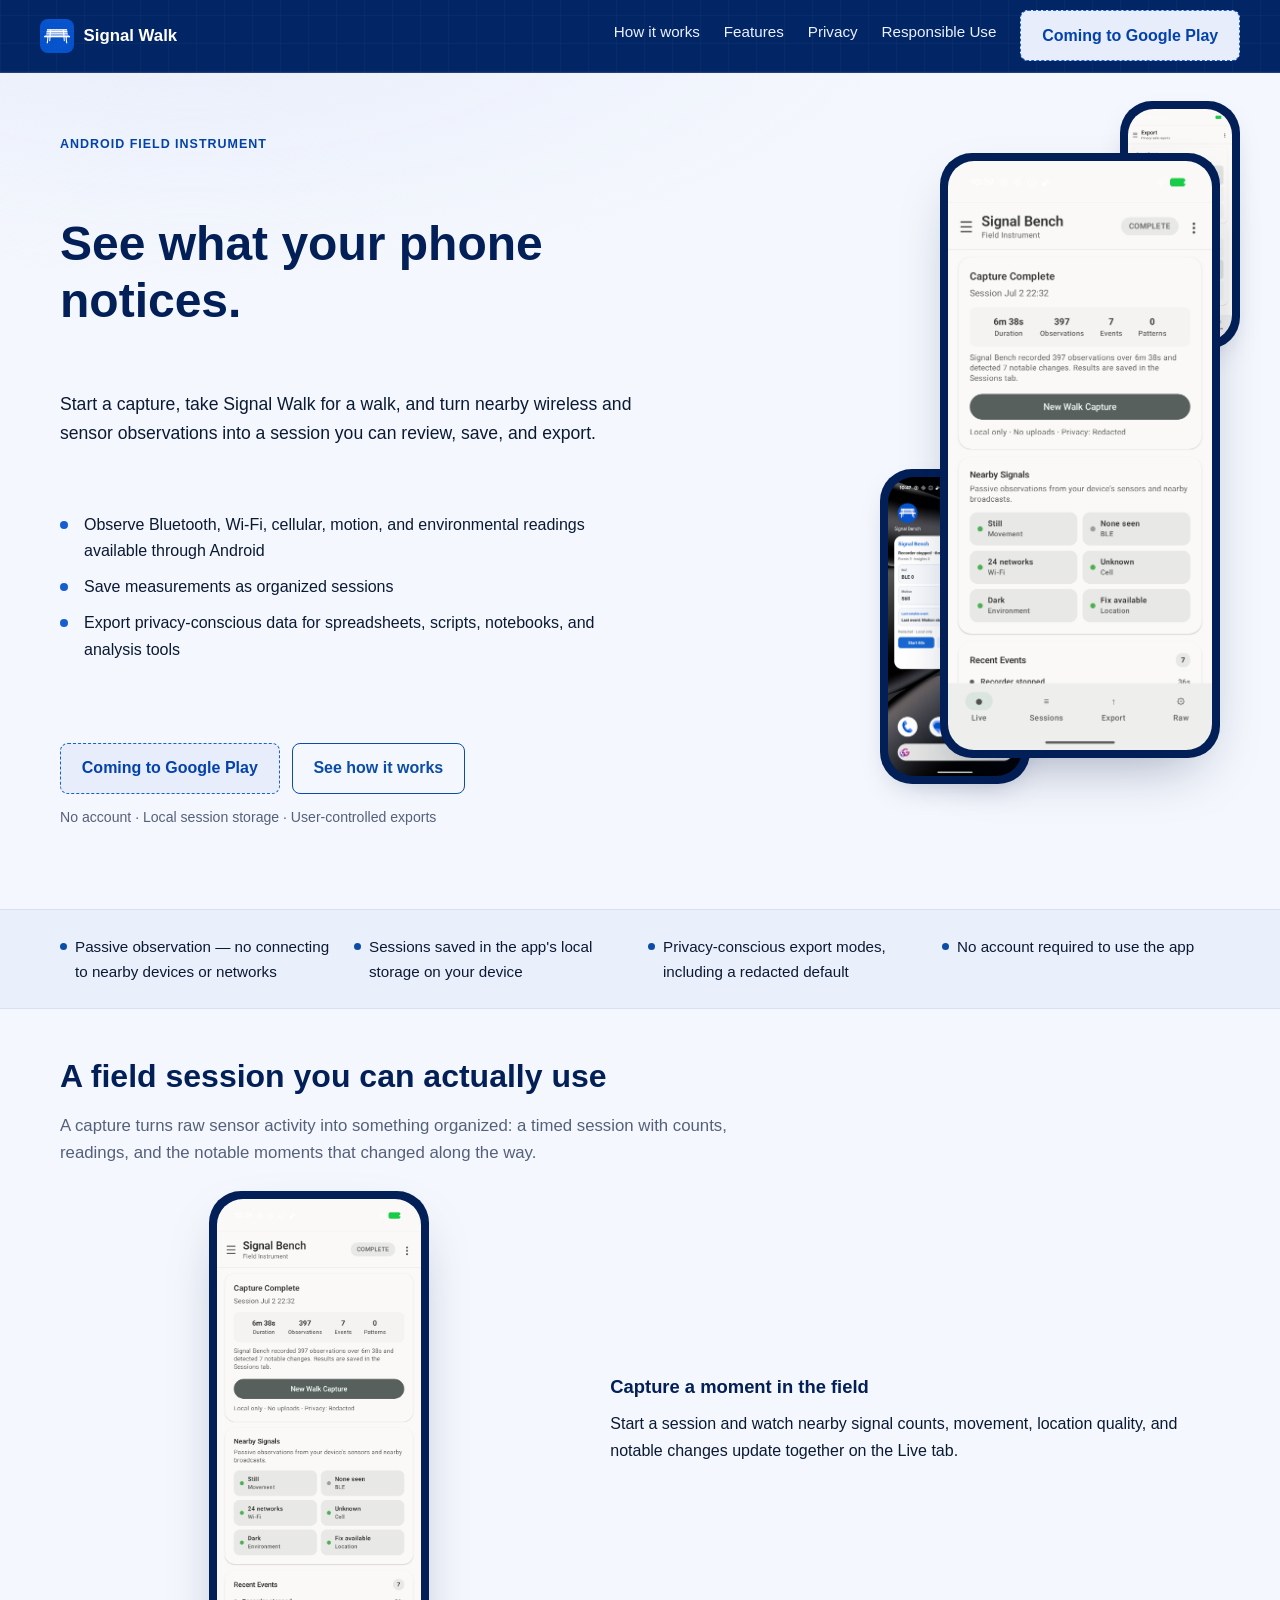
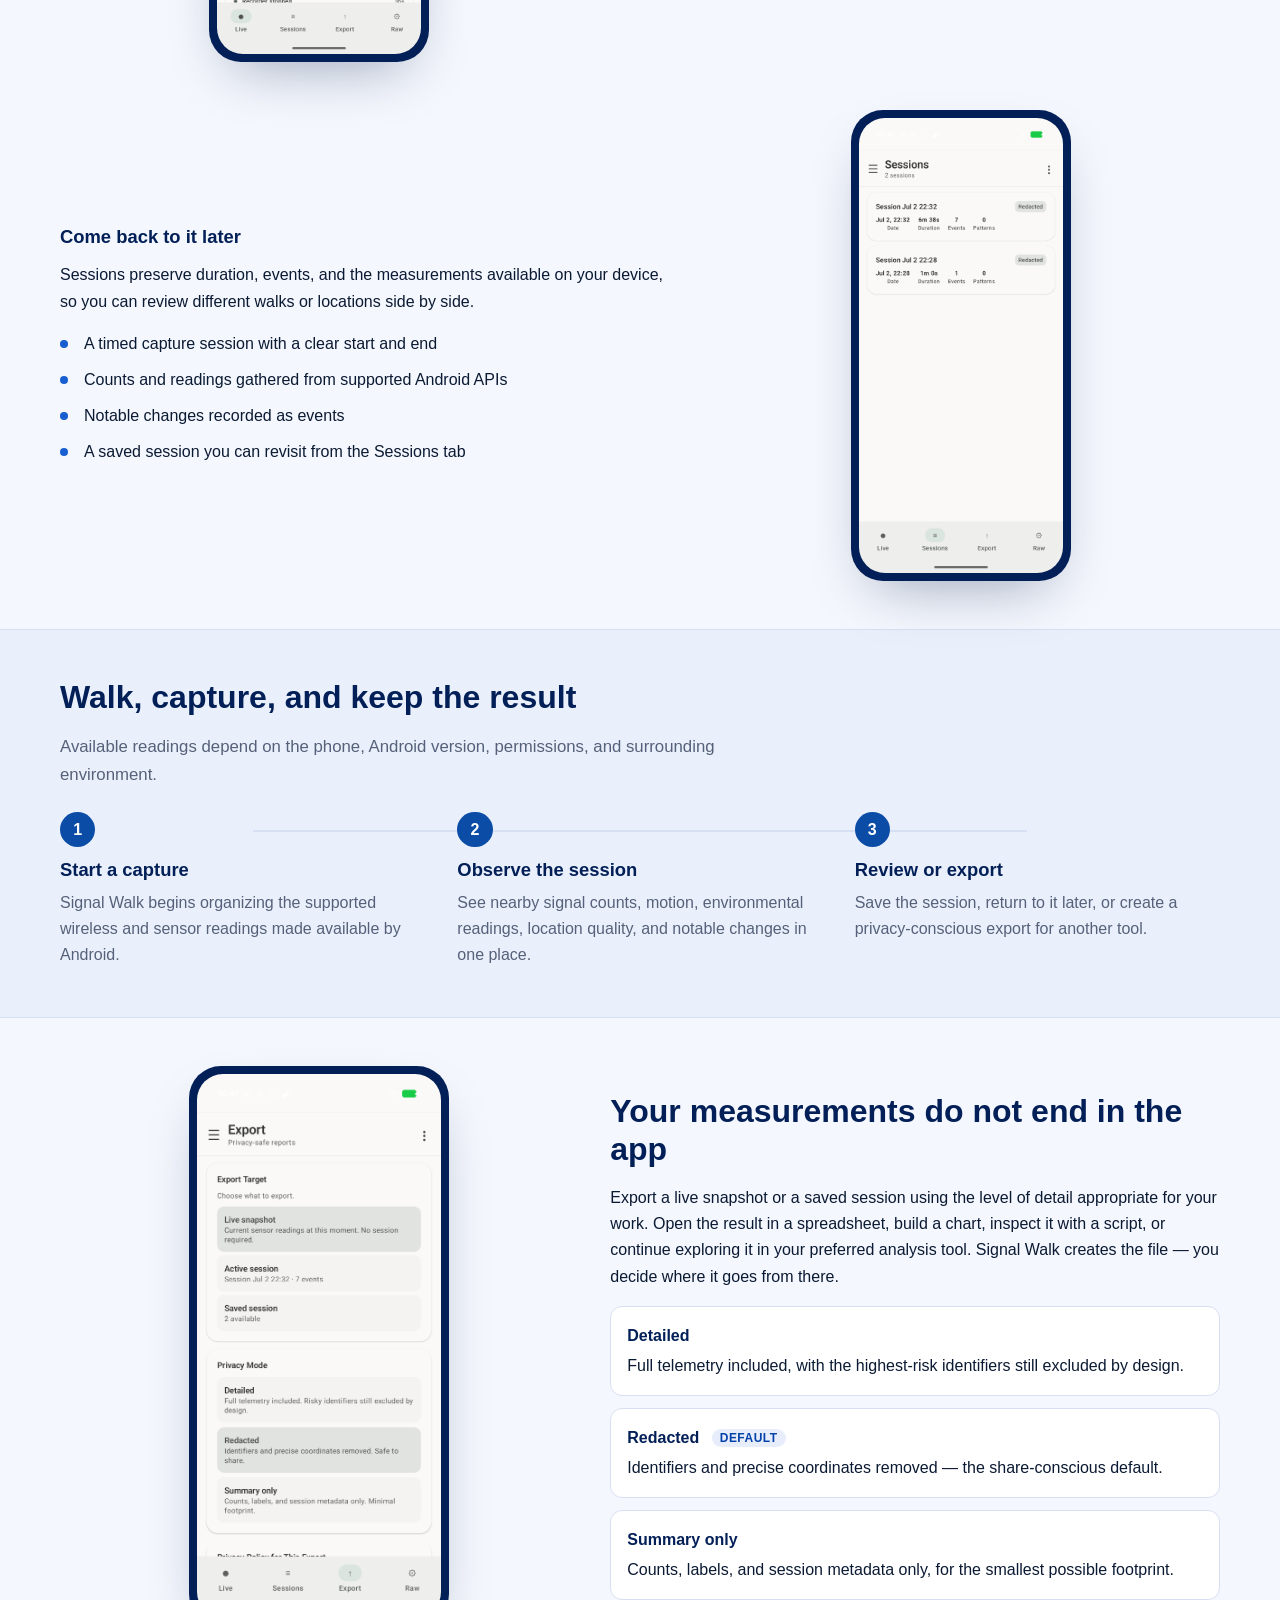
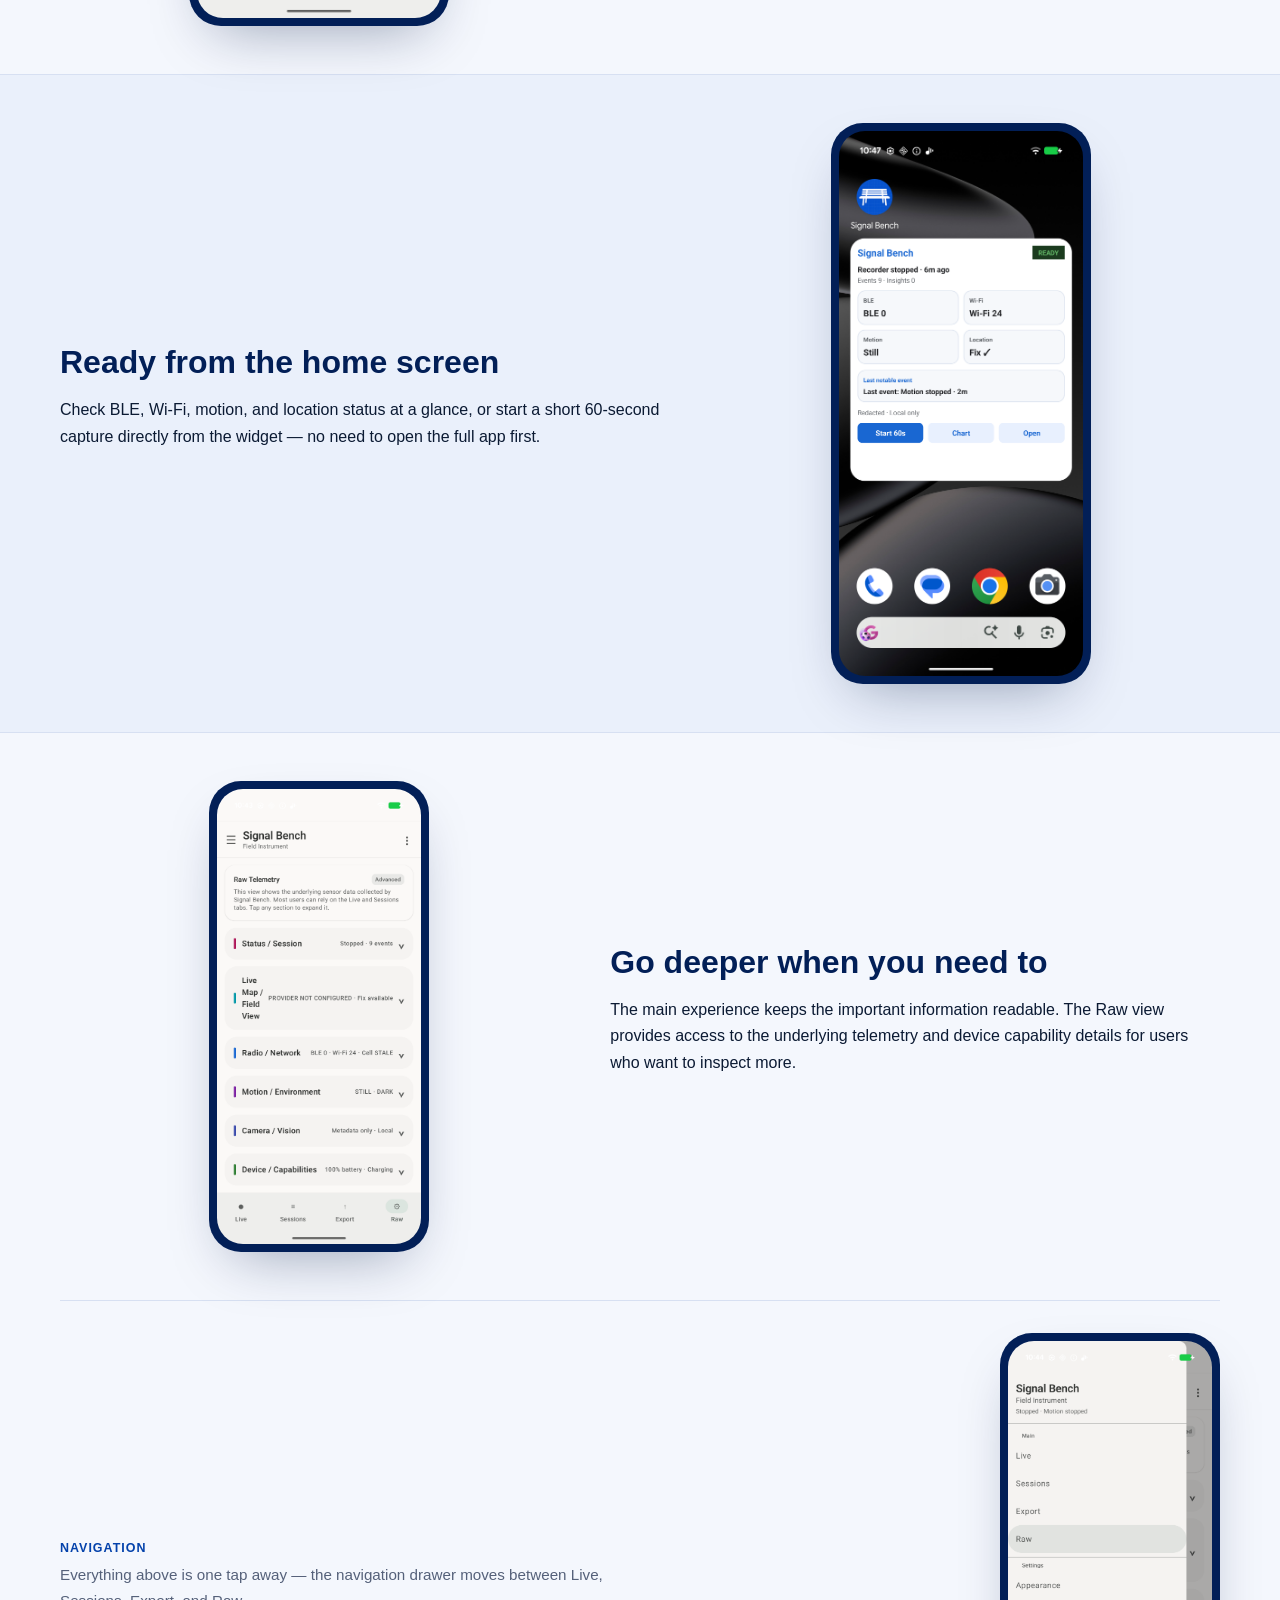
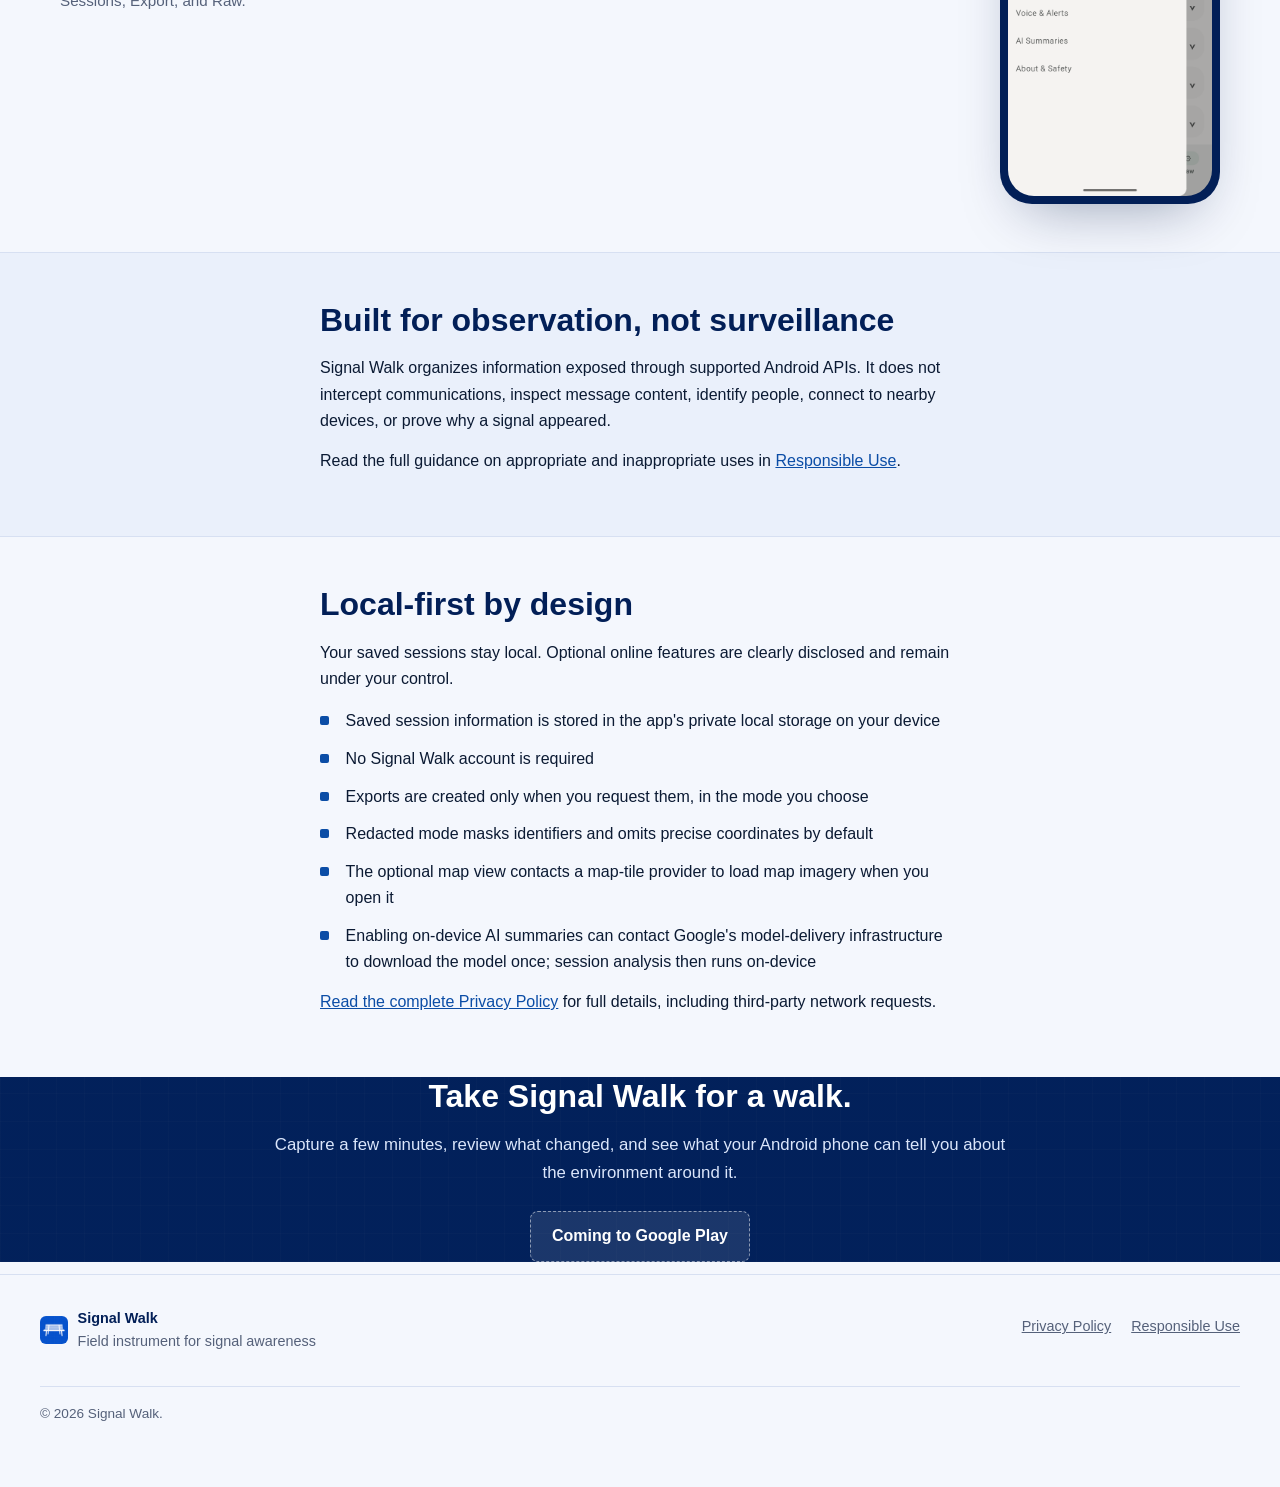
==== commit ec23cb6d: "Rebrand public site to Signal Walk" ====
--- a/index.html
+++ b/index.html
@@ -3,37 +3,37 @@
 <head>
   <meta charset="UTF-8">
   <meta name="viewport" content="width=device-width, initial-scale=1.0">
-  <title>Signal Bench — Turn Android sensor readings into field sessions</title>
+  <title>Signal Walk — Turn Android sensor readings into field sessions</title>
   <meta name="description" content="Capture nearby wireless and sensor observations, review organized sessions, and export privacy-conscious data from your Android phone.">
-  <link rel="canonical" href="https://sig-int-wad.github.io/signalbenchpublic/">
+  <link rel="canonical" href="https://sig-int-wad.github.io/signalwalkpublic/">
   <meta name="theme-color" content="#023c9a">
   <link rel="icon" type="image/png" href="icon-512.png">
   <link rel="apple-touch-icon" href="icon-512.png">
   <link rel="stylesheet" href="style.css">
 
   <meta property="og:type" content="website">
-  <meta property="og:site_name" content="Signal Bench">
-  <meta property="og:url" content="https://sig-int-wad.github.io/signalbenchpublic/">
-  <meta property="og:title" content="Signal Bench — Turn Android sensor readings into field sessions">
+  <meta property="og:site_name" content="Signal Walk">
+  <meta property="og:url" content="https://sig-int-wad.github.io/signalwalkpublic/">
+  <meta property="og:title" content="Signal Walk — Turn Android sensor readings into field sessions">
   <meta property="og:description" content="Capture nearby wireless and sensor observations, review organized sessions, and export privacy-conscious data from your Android phone.">
-  <meta property="og:image" content="https://sig-int-wad.github.io/signalbenchpublic/feature-graphic.png">
+  <meta property="og:image" content="https://sig-int-wad.github.io/signalwalkpublic/feature-graphic.png">
   <meta property="og:image:width" content="1024">
   <meta property="og:image:height" content="500">
   <meta name="twitter:card" content="summary_large_image">
-  <meta name="twitter:title" content="Signal Bench — Turn Android sensor readings into field sessions">
+  <meta name="twitter:title" content="Signal Walk — Turn Android sensor readings into field sessions">
   <meta name="twitter:description" content="Capture nearby wireless and sensor observations, review organized sessions, and export privacy-conscious data from your Android phone.">
-  <meta name="twitter:image" content="https://sig-int-wad.github.io/signalbenchpublic/feature-graphic.png">
+  <meta name="twitter:image" content="https://sig-int-wad.github.io/signalwalkpublic/feature-graphic.png">
 
   <script type="application/ld+json">
   {
     "@context": "https://schema.org",
     "@type": "SoftwareApplication",
-    "name": "Signal Bench",
-    "description": "Signal Bench is an Android field instrument that organizes nearby wireless and sensor observations into sessions you can review and export.",
+    "name": "Signal Walk",
+    "description": "Signal Walk is an Android field instrument that organizes nearby wireless and sensor observations into sessions you can review and export.",
     "applicationCategory": "UtilitiesApplication",
     "operatingSystem": "Android",
-    "url": "https://sig-int-wad.github.io/signalbenchpublic/",
-    "image": "https://sig-int-wad.github.io/signalbenchpublic/feature-graphic.png"
+    "url": "https://sig-int-wad.github.io/signalwalkpublic/",
+    "image": "https://sig-int-wad.github.io/signalwalkpublic/feature-graphic.png"
   }
   </script>
 </head>
@@ -45,7 +45,7 @@
   <div class="header-inner">
     <a class="brand" href="./">
       <img class="mark" src="icon-512.png" alt="">
-      <span class="site-name">Signal Bench</span>
+      <span class="site-name">Signal Walk</span>
     </a>
     <button class="nav-toggle" type="button" aria-expanded="false" aria-controls="site-nav" aria-label="Toggle navigation menu">
       <span class="bar"></span>
@@ -73,7 +73,7 @@
 
       <h1>See what your phone notices.</h1>
 
-      <p class="hero-copy">Start a capture, take Signal Bench for a walk, and turn nearby wireless and sensor observations into a session you can review, save, and export.</p>
+      <p class="hero-copy">Start a capture, take Signal Walk for a walk, and turn nearby wireless and sensor observations into a session you can review, save, and export.</p>
 
       <div class="hero-art">
         <div class="device-frame tertiary" aria-hidden="true">
@@ -83,7 +83,7 @@
           <img src="screenshots/widget.png" alt="" width="480" height="1071" loading="lazy">
         </div>
         <div class="device-frame primary">
-          <img src="screenshots/live.png" alt="Signal Bench Live tab on Android, showing Start Walk Capture, nearby signal counts, and recent events" width="480" height="1071" loading="eager" fetchpriority="high">
+          <img src="screenshots/live.png" alt="Signal Walk Live tab on Android, showing Start Walk Capture, nearby signal counts, and recent events" width="480" height="1071" loading="eager" fetchpriority="high">
         </div>
       </div>
 
@@ -123,9 +123,9 @@
 
       <div class="feature-row">
         <div class="feature-art">
-          <button class="thumb-button" type="button" data-lightbox-src="screenshots/live.png" data-lightbox-alt="Signal Bench Live tab showing Start Walk Capture, Nearby Signals, and Recent Events" data-lightbox-caption="Live dashboard — nearby signal counts, motion, and recent events update together.">
-            <div class="device-frame">
-              <img src="screenshots/live.png" alt="Signal Bench Live tab showing Start Walk Capture, Nearby Signals, and Recent Events" width="480" height="1071" loading="lazy">
+          <button class="thumb-button" type="button" data-lightbox-src="screenshots/live.png" data-lightbox-alt="Signal Walk Live tab showing Start Walk Capture, Nearby Signals, and Recent Events" data-lightbox-caption="Live dashboard — nearby signal counts, motion, and recent events update together.">
+            <div class="device-frame">
+              <img src="screenshots/live.png" alt="Signal Walk Live tab showing Start Walk Capture, Nearby Signals, and Recent Events" width="480" height="1071" loading="lazy">
             </div>
           </button>
         </div>
@@ -137,9 +137,9 @@
 
       <div class="feature-row reverse">
         <div class="feature-art">
-          <button class="thumb-button" type="button" data-lightbox-src="screenshots/sessions.png" data-lightbox-alt="Signal Bench Sessions tab listing saved walk-capture sessions with duration, events, and privacy mode" data-lightbox-caption="Sessions preserve duration, events, and privacy mode so you can revisit a walk later.">
-            <div class="device-frame">
-              <img src="screenshots/sessions.png" alt="Signal Bench Sessions tab listing saved walk-capture sessions with duration, events, and privacy mode" width="480" height="1071" loading="lazy">
+          <button class="thumb-button" type="button" data-lightbox-src="screenshots/sessions.png" data-lightbox-alt="Signal Walk Sessions tab listing saved walk-capture sessions with duration, events, and privacy mode" data-lightbox-caption="Sessions preserve duration, events, and privacy mode so you can revisit a walk later.">
+            <div class="device-frame">
+              <img src="screenshots/sessions.png" alt="Signal Walk Sessions tab listing saved walk-capture sessions with duration, events, and privacy mode" width="480" height="1071" loading="lazy">
             </div>
           </button>
         </div>
@@ -167,7 +167,7 @@
         <li>
           <span class="step-number">1</span>
           <h3>Start a capture</h3>
-          <p>Signal Bench begins organizing the supported wireless and sensor readings made available by Android.</p>
+          <p>Signal Walk begins organizing the supported wireless and sensor readings made available by Android.</p>
         </li>
         <li>
           <span class="step-number">2</span>
@@ -188,15 +188,15 @@
     <div class="section-inner">
       <div class="feature-row">
         <div class="feature-art large">
-          <button class="thumb-button" type="button" data-lightbox-src="screenshots/export.png" data-lightbox-alt="Signal Bench Export tab showing Export Target options and Detailed, Redacted, and Summary only privacy modes" data-lightbox-caption="Choose an export target and a privacy mode before writing a file.">
-            <div class="device-frame">
-              <img src="screenshots/export.png" alt="Signal Bench Export tab showing Export Target options and Detailed, Redacted, and Summary only privacy modes" width="480" height="1071" loading="lazy">
+          <button class="thumb-button" type="button" data-lightbox-src="screenshots/export.png" data-lightbox-alt="Signal Walk Export tab showing Export Target options and Detailed, Redacted, and Summary only privacy modes" data-lightbox-caption="Choose an export target and a privacy mode before writing a file.">
+            <div class="device-frame">
+              <img src="screenshots/export.png" alt="Signal Walk Export tab showing Export Target options and Detailed, Redacted, and Summary only privacy modes" width="480" height="1071" loading="lazy">
             </div>
           </button>
         </div>
         <div class="feature-copy">
           <h2>Your measurements do not end in the app</h2>
-          <p>Export a live snapshot or a saved session using the level of detail appropriate for your work. Open the result in a spreadsheet, build a chart, inspect it with a script, or continue exploring it in your preferred analysis tool. Signal Bench creates the file — you decide where it goes from there.</p>
+          <p>Export a live snapshot or a saved session using the level of detail appropriate for your work. Open the result in a spreadsheet, build a chart, inspect it with a script, or continue exploring it in your preferred analysis tool. Signal Walk creates the file — you decide where it goes from there.</p>
           <ul class="modes-list">
             <li>
               <span class="mode-name">Detailed</span>
@@ -221,9 +221,9 @@
     <div class="section-inner">
       <div class="feature-row reverse">
         <div class="feature-art large">
-          <button class="thumb-button" type="button" data-lightbox-src="screenshots/widget.png" data-lightbox-alt="Signal Bench home screen widget on Android showing BLE, Wi-Fi, motion, and location status with Start 60s, Chart, and Open buttons" data-lightbox-caption="The home screen widget shows live status and can start a short capture.">
-            <div class="device-frame">
-              <img src="screenshots/widget.png" alt="Signal Bench home screen widget on Android showing BLE, Wi-Fi, motion, and location status with Start 60s, Chart, and Open buttons" width="480" height="1071" loading="lazy">
+          <button class="thumb-button" type="button" data-lightbox-src="screenshots/widget.png" data-lightbox-alt="Signal Walk home screen widget on Android showing BLE, Wi-Fi, motion, and location status with Start 60s, Chart, and Open buttons" data-lightbox-caption="The home screen widget shows live status and can start a short capture.">
+            <div class="device-frame">
+              <img src="screenshots/widget.png" alt="Signal Walk home screen widget on Android showing BLE, Wi-Fi, motion, and location status with Start 60s, Chart, and Open buttons" width="480" height="1071" loading="lazy">
             </div>
           </button>
         </div>
@@ -240,9 +240,9 @@
     <div class="section-inner">
       <div class="feature-row">
         <div class="feature-art">
-          <button class="thumb-button" type="button" data-lightbox-src="screenshots/raw.png" data-lightbox-alt="Signal Bench Raw telemetry tab with expandable sections for status, map, radio, motion, camera, and device capabilities" data-lightbox-caption="Raw telemetry exposes the underlying sensor and device data for advanced users.">
-            <div class="device-frame">
-              <img src="screenshots/raw.png" alt="Signal Bench Raw telemetry tab with expandable sections for status, map, radio, motion, camera, and device capabilities" width="480" height="1071" loading="lazy">
+          <button class="thumb-button" type="button" data-lightbox-src="screenshots/raw.png" data-lightbox-alt="Signal Walk Raw telemetry tab with expandable sections for status, map, radio, motion, camera, and device capabilities" data-lightbox-caption="Raw telemetry exposes the underlying sensor and device data for advanced users.">
+            <div class="device-frame">
+              <img src="screenshots/raw.png" alt="Signal Walk Raw telemetry tab with expandable sections for status, map, radio, motion, camera, and device capabilities" width="480" height="1071" loading="lazy">
             </div>
           </button>
         </div>
@@ -253,12 +253,15 @@
       </div>
 
       <div class="more-screens">
-        <button class="thumb-button" type="button" data-lightbox-src="screenshots/navigation.png" data-lightbox-alt="Signal Bench navigation drawer with Live, Sessions, Export, Raw, Appearance, Voice and Alerts, AI Summaries, and About and Safety" data-lightbox-caption="The navigation drawer moves quickly between Live, Sessions, Export, and Raw.">
+        <button class="thumb-button" type="button" data-lightbox-src="screenshots/navigation.png" data-lightbox-alt="Signal Walk navigation drawer with Live, Sessions, Export, Raw, Appearance, Voice and Alerts, AI Summaries, and About and Safety" data-lightbox-caption="The navigation drawer moves quickly between Live, Sessions, Export, and Raw.">
           <div class="device-frame">
-            <img src="screenshots/navigation.png" alt="Signal Bench navigation drawer with Live, Sessions, Export, Raw, Appearance, Voice and Alerts, AI Summaries, and About and Safety" width="480" height="1071" loading="lazy">
+            <img src="screenshots/navigation.png" alt="Signal Walk navigation drawer with Live, Sessions, Export, Raw, Appearance, Voice and Alerts, AI Summaries, and About and Safety" width="480" height="1071" loading="lazy">
           </div>
         </button>
-        <p>Everything above is one tap away — the navigation drawer moves between Live, Sessions, Export, and Raw.</p>
+        <div class="more-screens-copy">
+          <p class="eyebrow">Navigation</p>
+          <p>Everything above is one tap away — the navigation drawer moves between Live, Sessions, Export, and Raw.</p>
+        </div>
       </div>
     </div>
   </section>
@@ -267,7 +270,7 @@
   <section class="sec-capability band">
     <div class="section-inner prose">
       <h2>Built for observation, not surveillance</h2>
-      <p>Signal Bench organizes information exposed through supported Android APIs. It does not intercept communications, inspect message content, identify people, connect to nearby devices, or prove why a signal appeared.</p>
+      <p>Signal Walk organizes information exposed through supported Android APIs. It does not intercept communications, inspect message content, identify people, connect to nearby devices, or prove why a signal appeared.</p>
       <p>Read the full guidance on appropriate and inappropriate uses in <a href="responsible-use/">Responsible Use</a>.</p>
     </div>
   </section>
@@ -279,7 +282,7 @@
       <p>Your saved sessions stay local. Optional online features are clearly disclosed and remain under your control.</p>
       <ul class="check-list">
         <li>Saved session information is stored in the app's private local storage on your device</li>
-        <li>No Signal Bench account is required</li>
+        <li>No Signal Walk account is required</li>
         <li>Exports are created only when you request them, in the mode you choose</li>
         <li>Redacted mode masks identifiers and omits precise coordinates by default</li>
         <li>The optional map view contacts a map-tile provider to load map imagery when you open it</li>
@@ -292,7 +295,7 @@
   <!-- Closing CTA -->
   <section class="closing-cta">
     <div class="section-inner">
-      <h2>Take Signal Bench for a walk.</h2>
+      <h2>Take Signal Walk for a walk.</h2>
       <p class="section-lead">Capture a few minutes, review what changed, and see what your Android phone can tell you about the environment around it.</p>
       <div class="cta-row">
         <span class="badge-soon">Coming to Google Play</span>
@@ -307,7 +310,7 @@
     <div class="footer-brand">
       <img src="icon-512.png" alt="" width="28" height="28">
       <div class="footer-brand-text">
-        <strong>Signal Bench</strong>
+        <strong>Signal Walk</strong>
         <span>Field instrument for signal awareness</span>
       </div>
     </div>
@@ -315,7 +318,7 @@
       <li><a href="privacy/">Privacy Policy</a></li>
       <li><a href="responsible-use/">Responsible Use</a></li>
     </ul>
-    <p class="footer-copyright">&copy; 2026 Signal Bench.</p>
+    <p class="footer-copyright">&copy; 2026 Signal Walk.</p>
   </div>
 </footer>
 
--- a/style.css
+++ b/style.css
@@ -1,4 +1,4 @@
-/* Signal Bench — shared site styles. Static CSS, no build step, no remote assets. */
+/* Signal Walk — shared site styles. Static CSS, no build step, no remote assets. */
 
 :root {
   --blue-900: #021f57;
@@ -792,21 +792,55 @@
 .more-screens {
   display: flex;
   align-items: center;
-  gap: var(--space-4);
-  flex-wrap: wrap;
-  margin-top: var(--space-6);
+  gap: var(--space-5);
+  margin-top: var(--space-7);
   padding-top: var(--space-6);
   border-top: 1px solid var(--line);
 }
 
 .more-screens .device-frame {
-  width: 100px;
-}
-
-.more-screens p {
+  width: 220px;
+  flex-shrink: 0;
+}
+
+.more-screens .thumb-button {
+  order: 2;
+  margin-left: auto;
+}
+
+.more-screens-copy {
+  order: 1;
+  max-width: 34rem;
+}
+
+.more-screens-copy .eyebrow {
+  margin-bottom: var(--space-1);
+}
+
+.more-screens-copy p:not(.eyebrow) {
   margin: 0;
   color: var(--muted);
   font-size: 0.95rem;
+}
+
+@media (max-width: 560px) {
+  .more-screens {
+    flex-direction: column;
+    align-items: flex-start;
+  }
+
+  .more-screens .thumb-button {
+    order: 1;
+    margin-left: 0;
+  }
+
+  .more-screens-copy {
+    order: 2;
+  }
+
+  .more-screens .device-frame {
+    width: 180px;
+  }
 }
 
 /* Closing CTA */
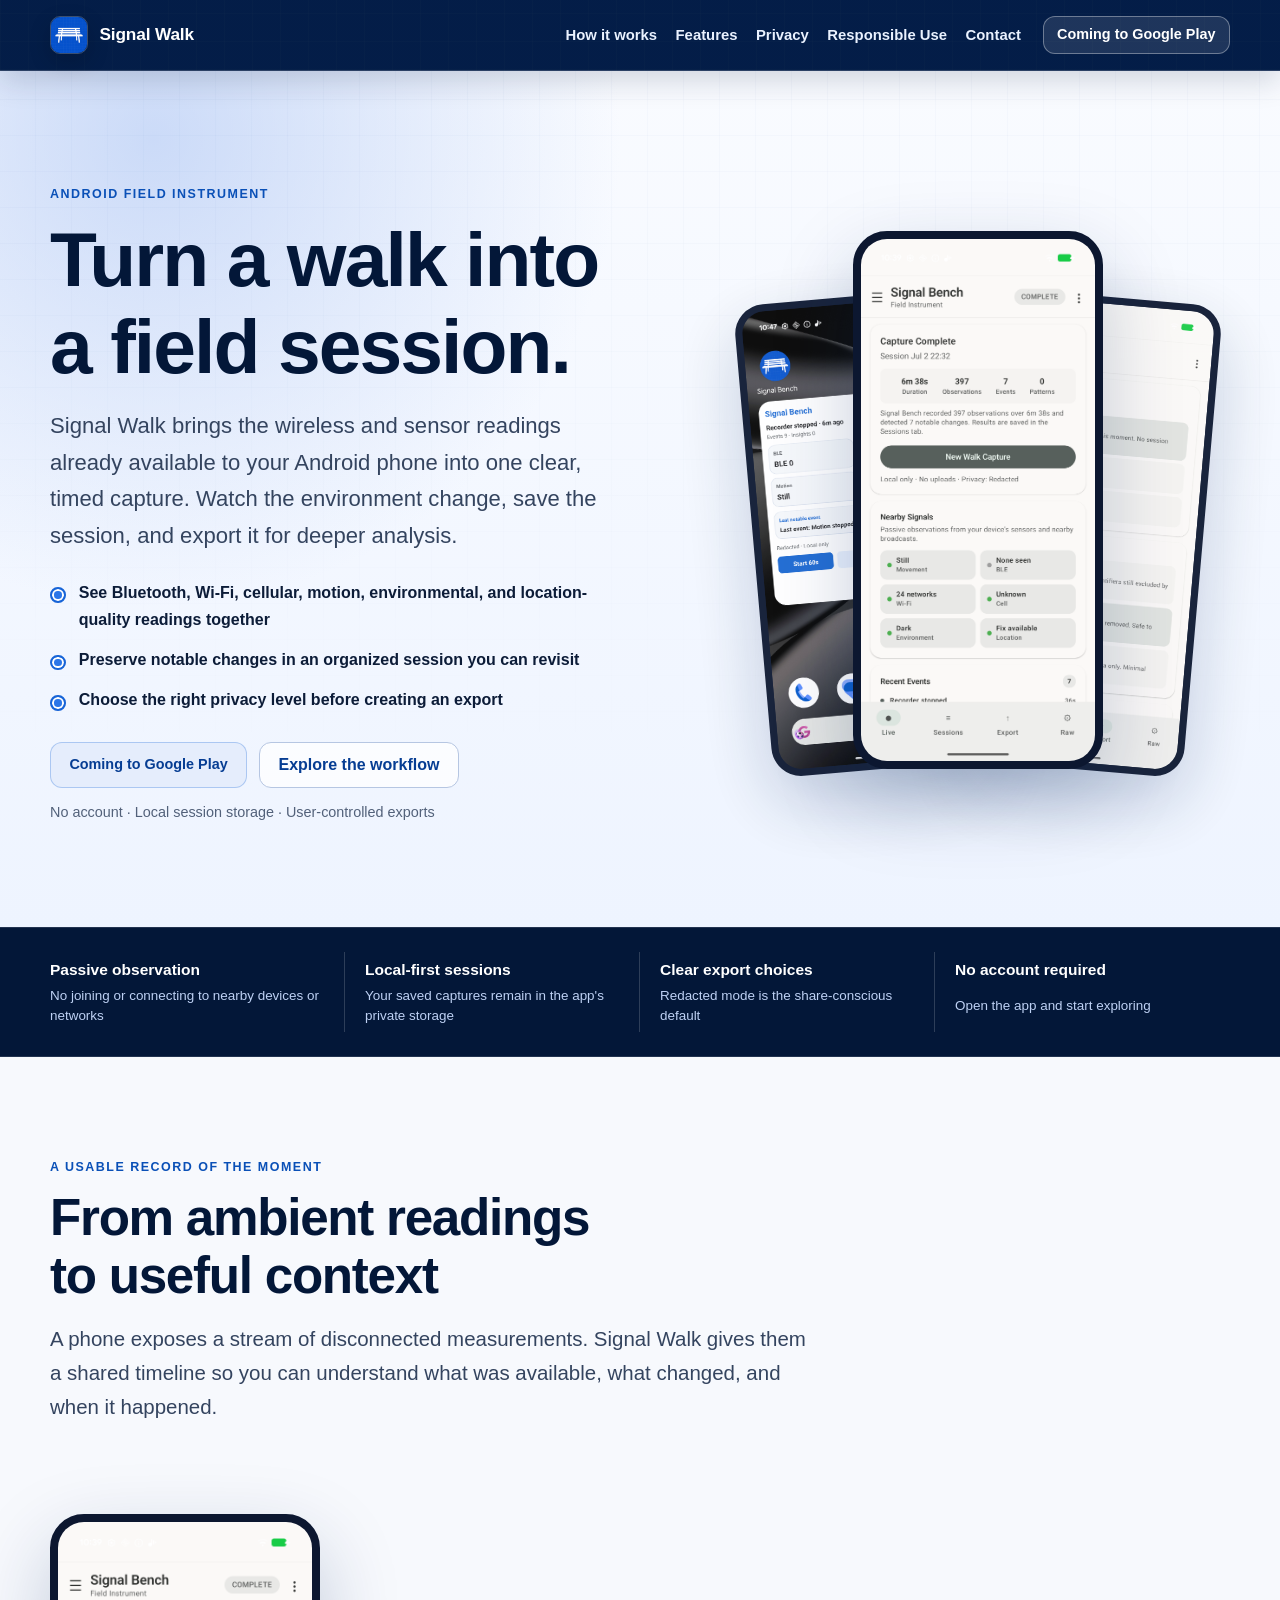
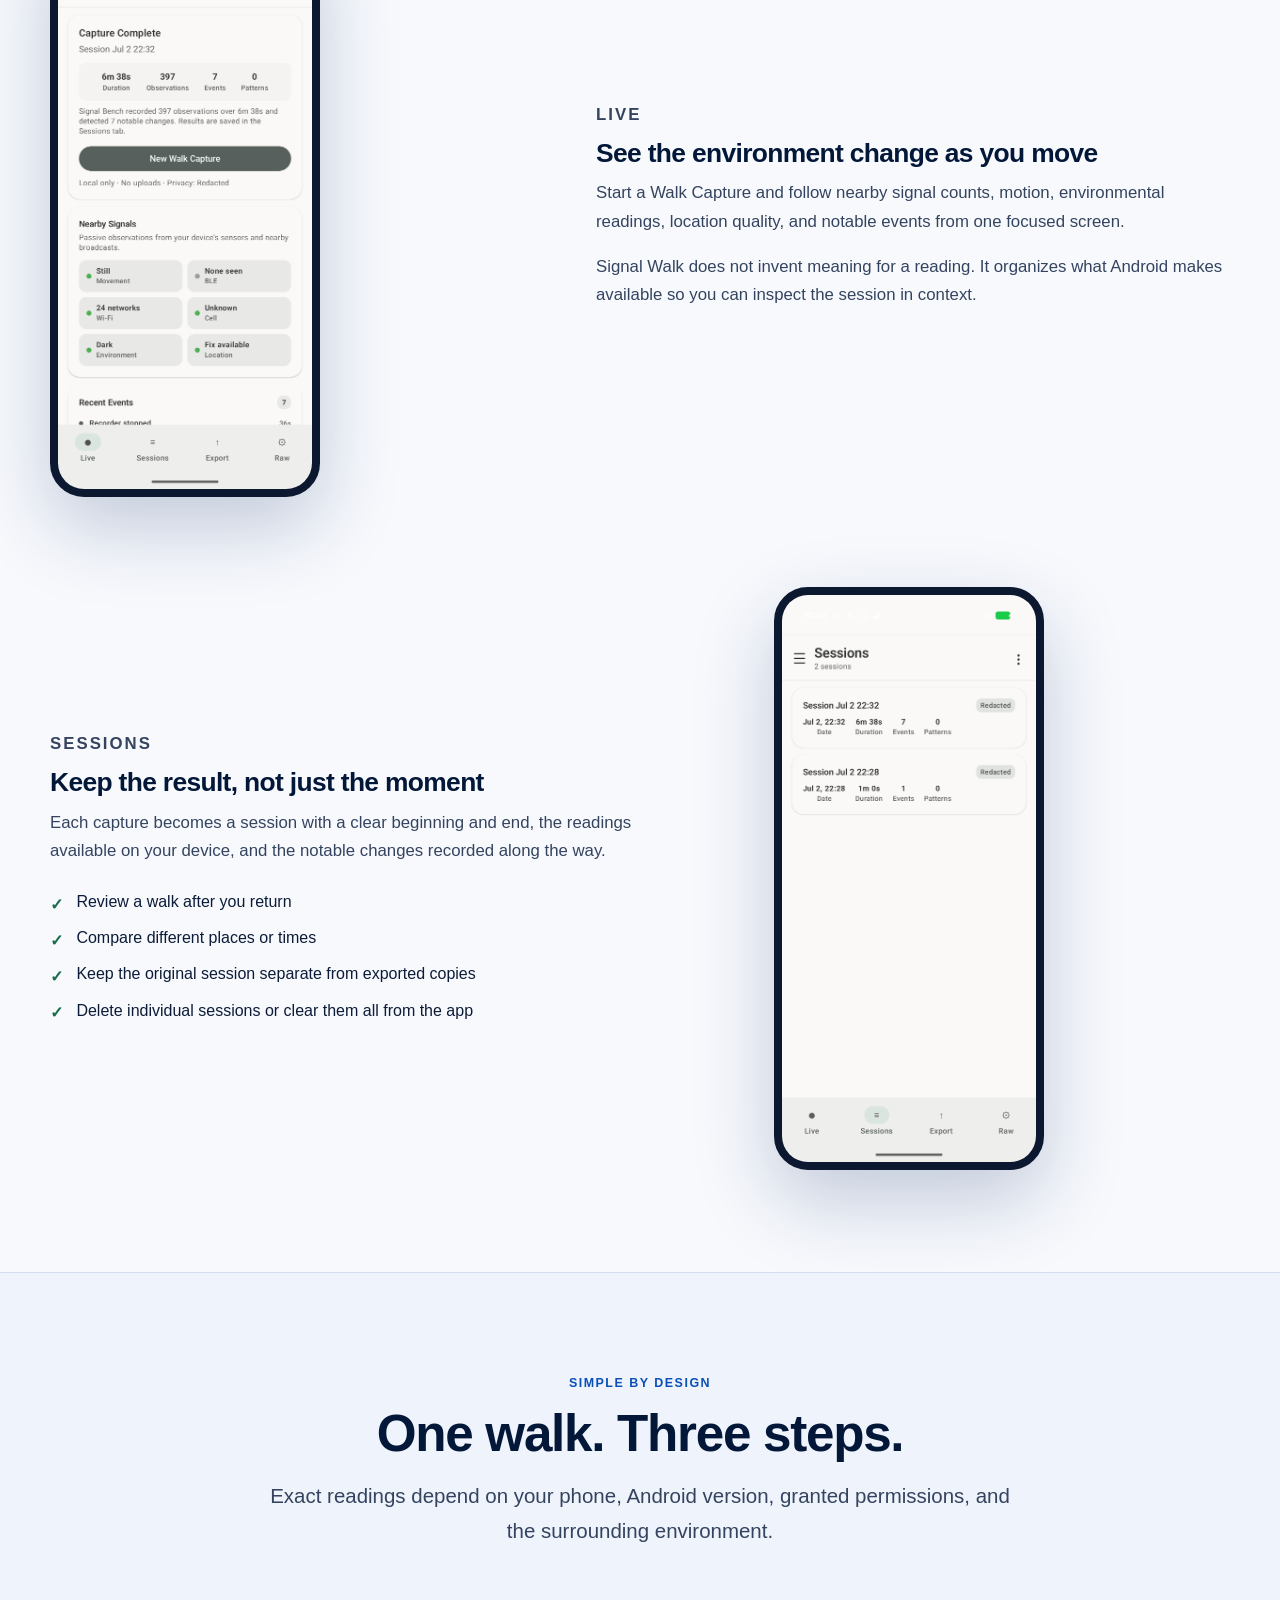
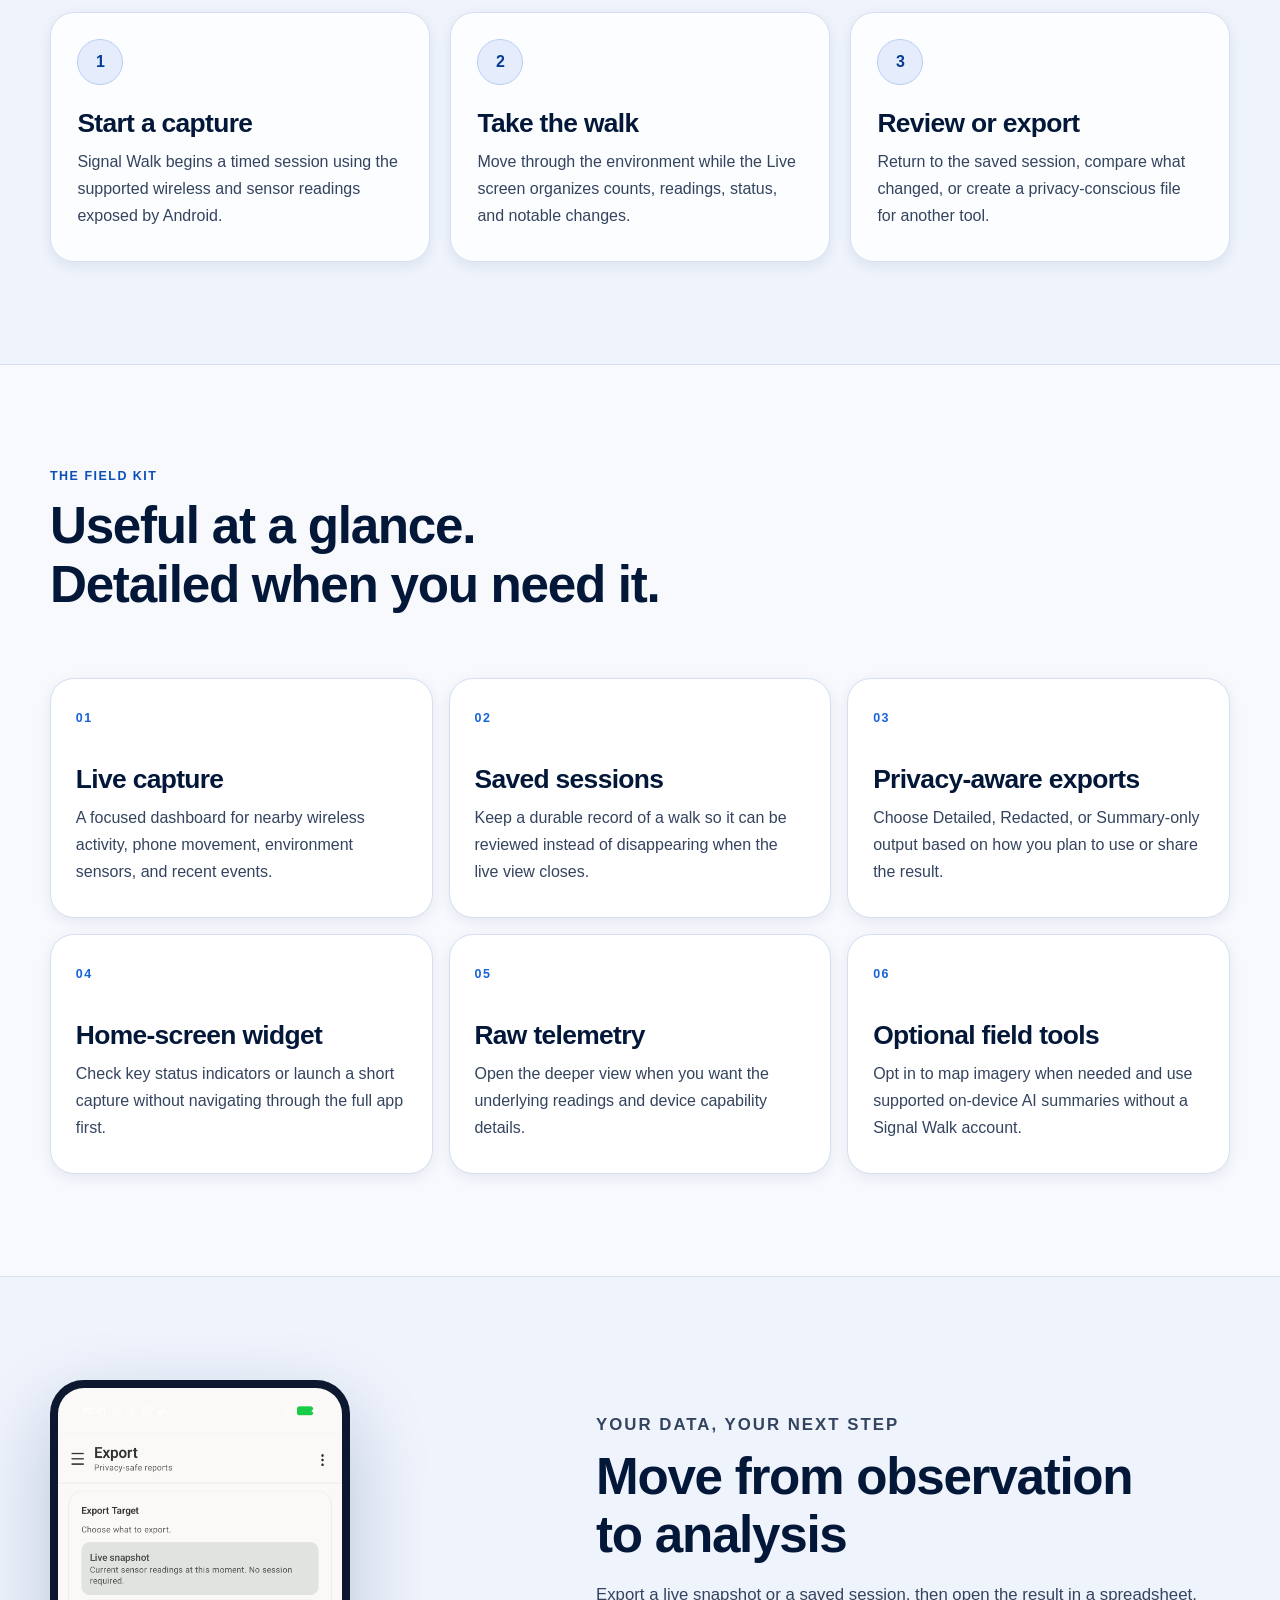
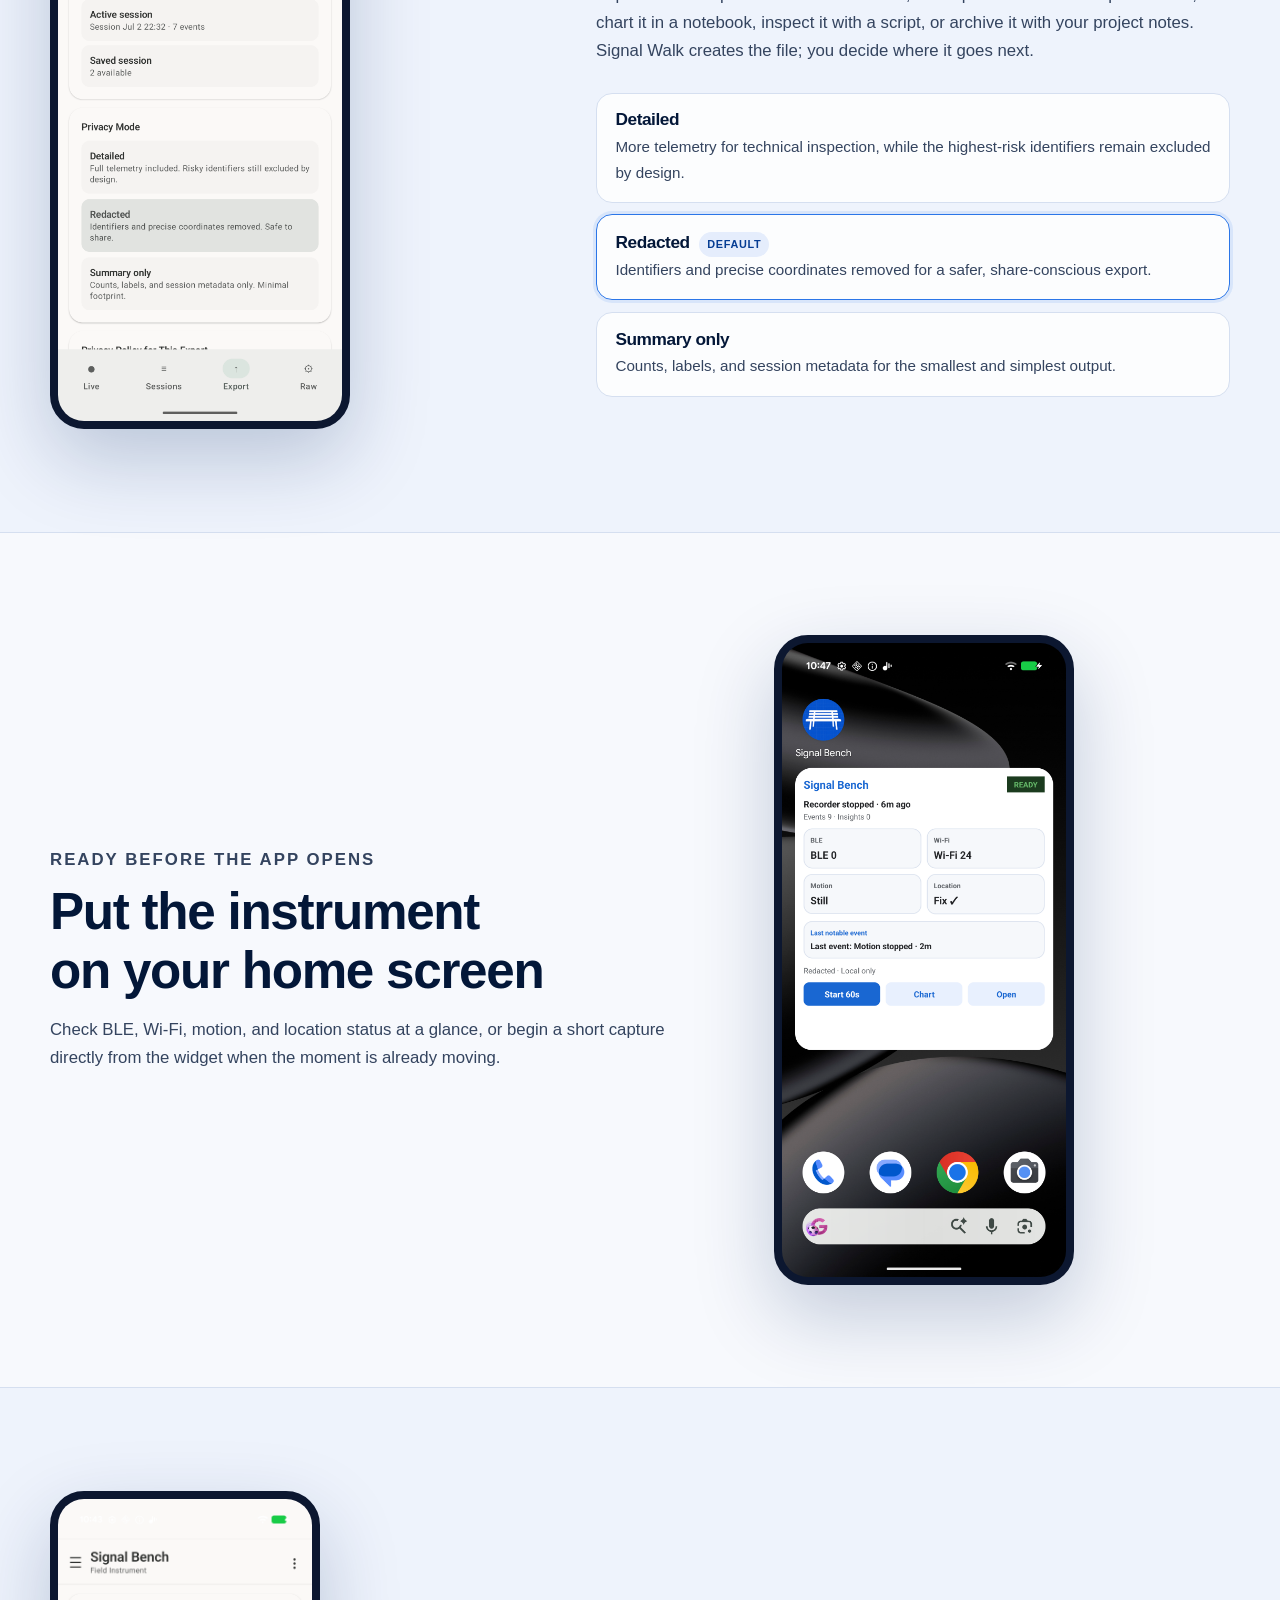
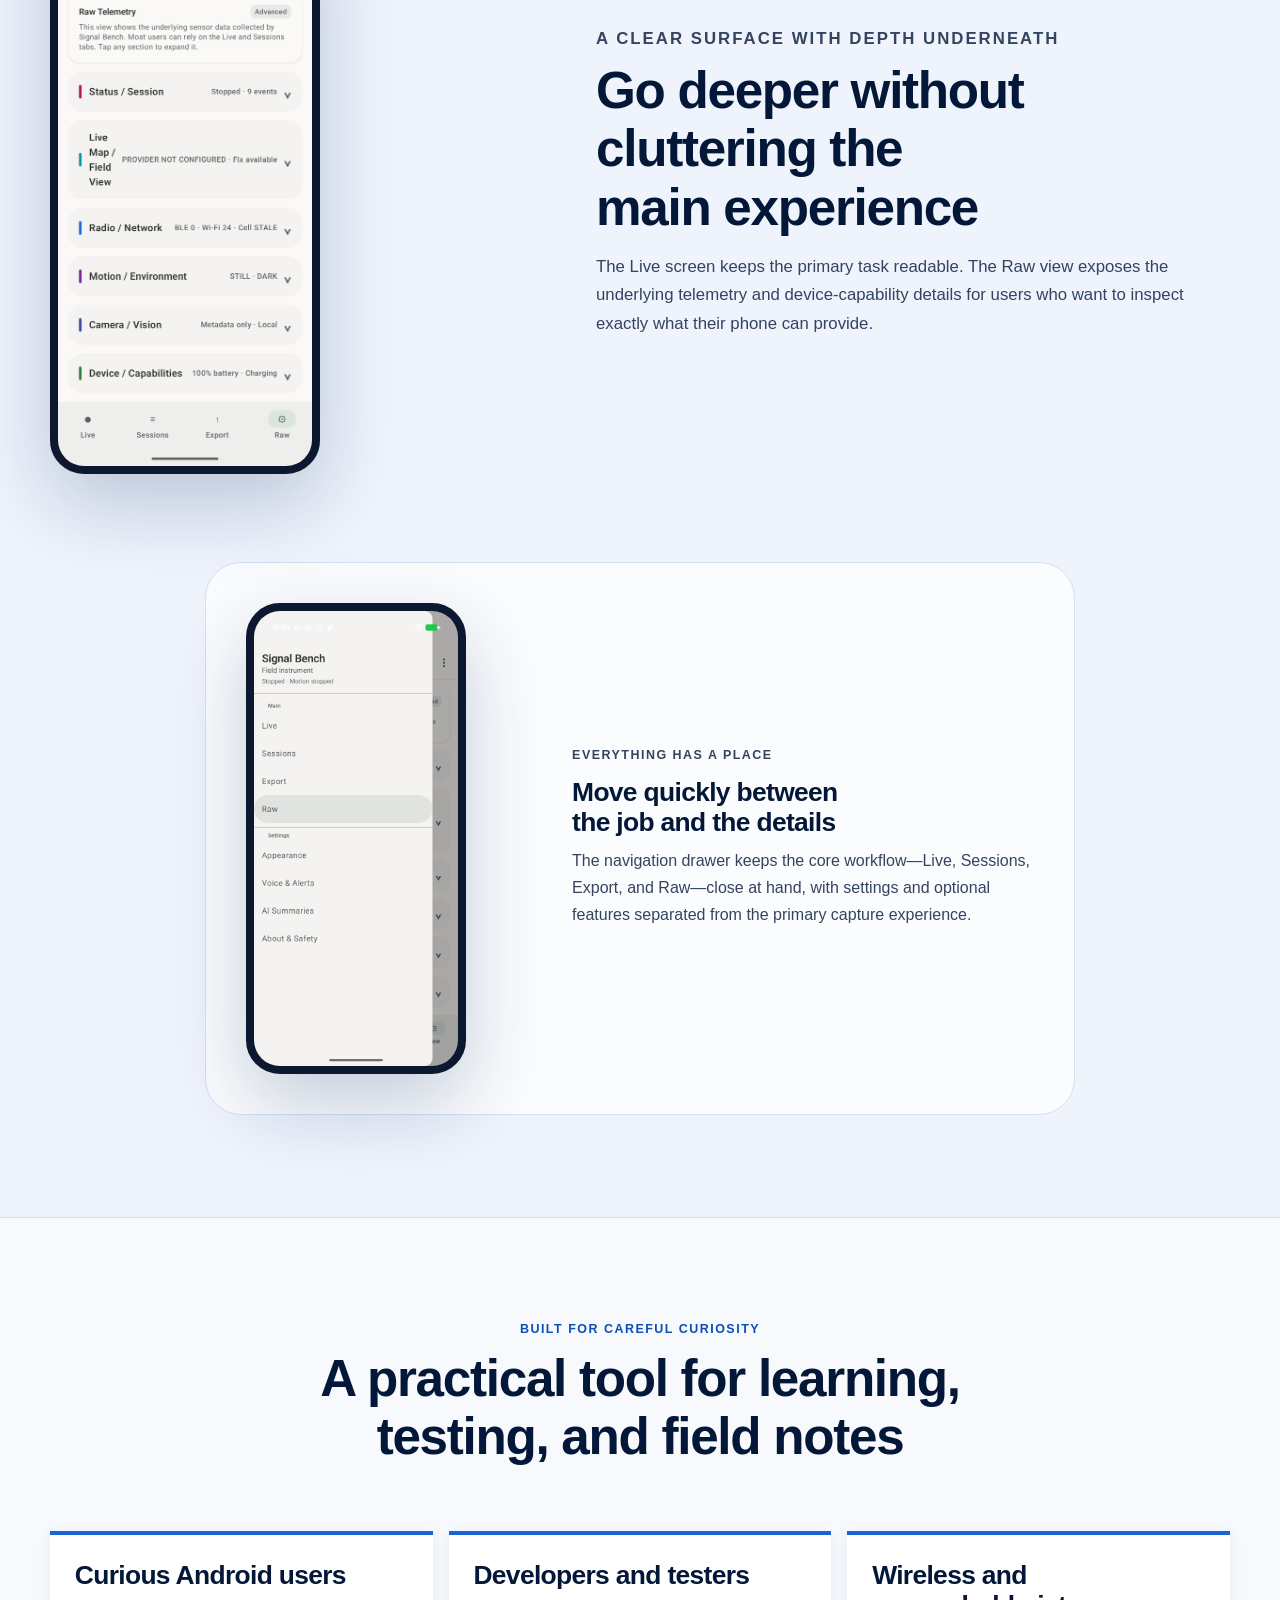
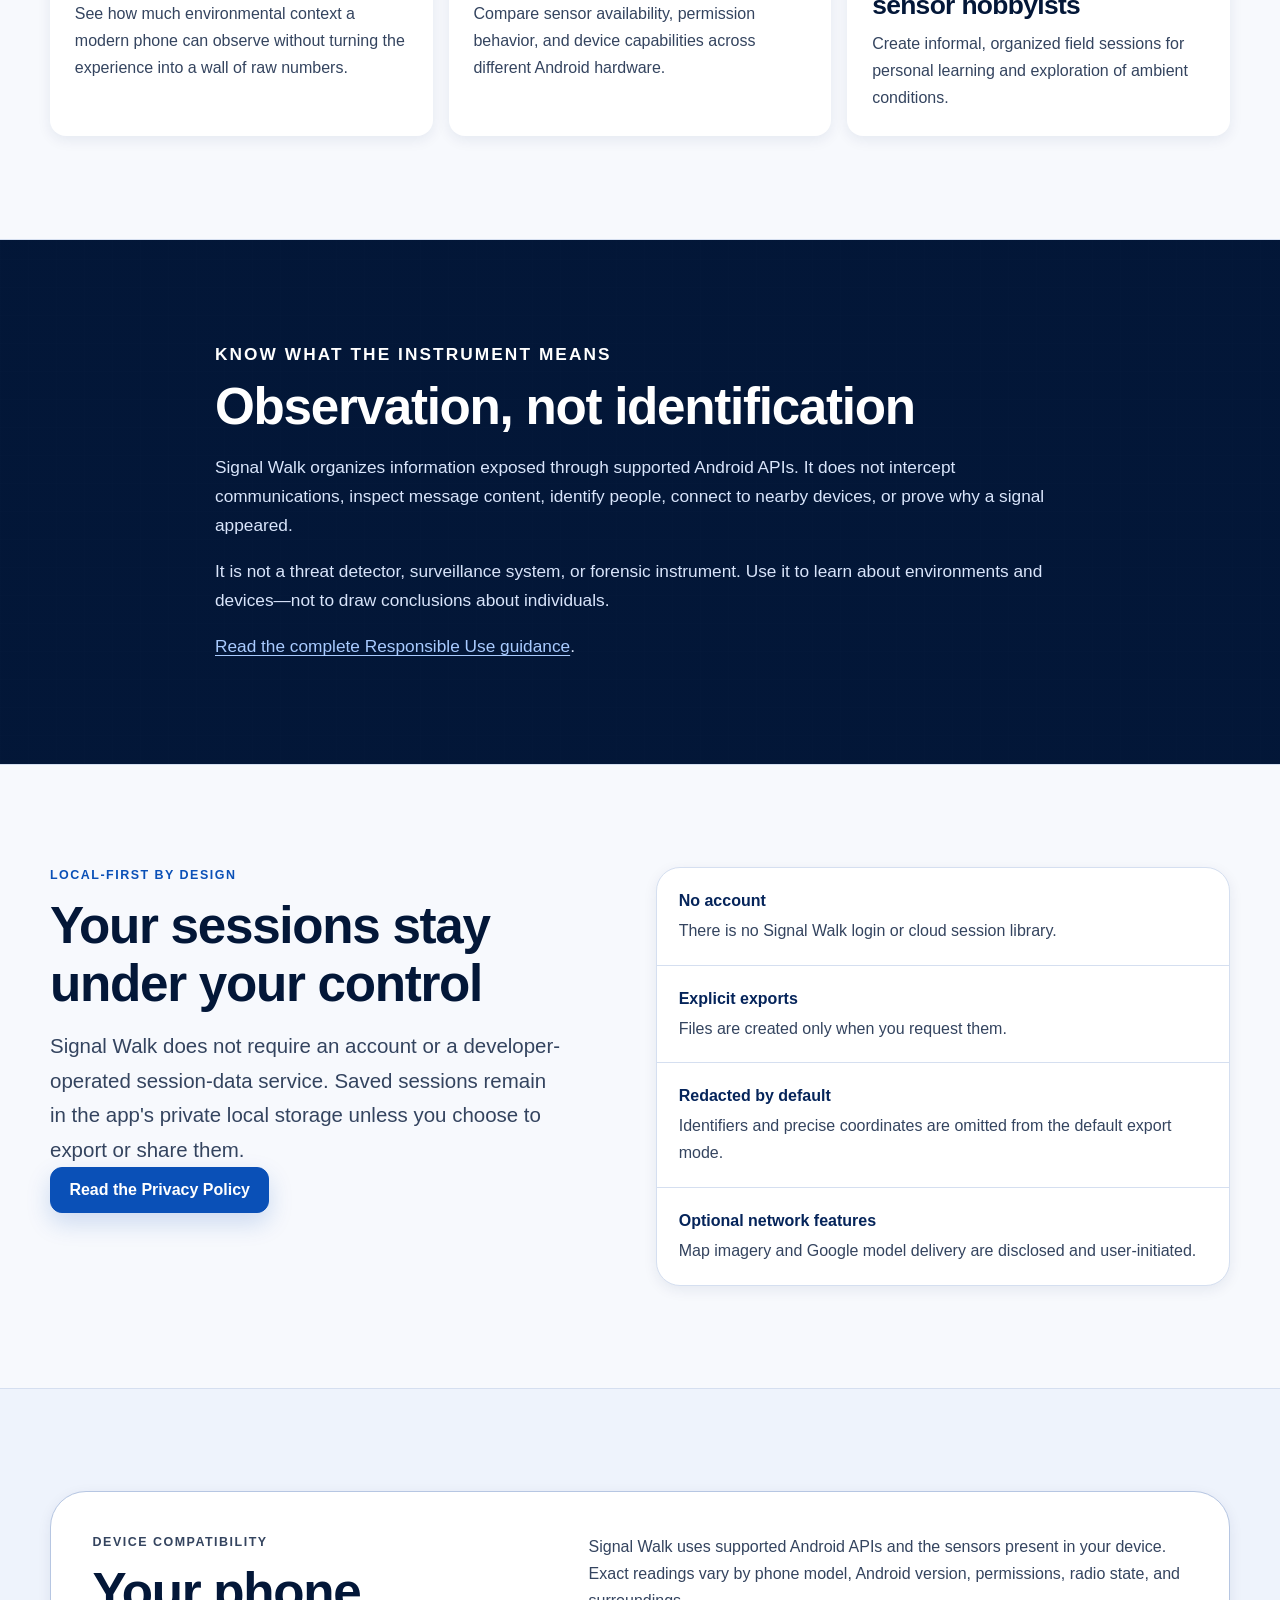
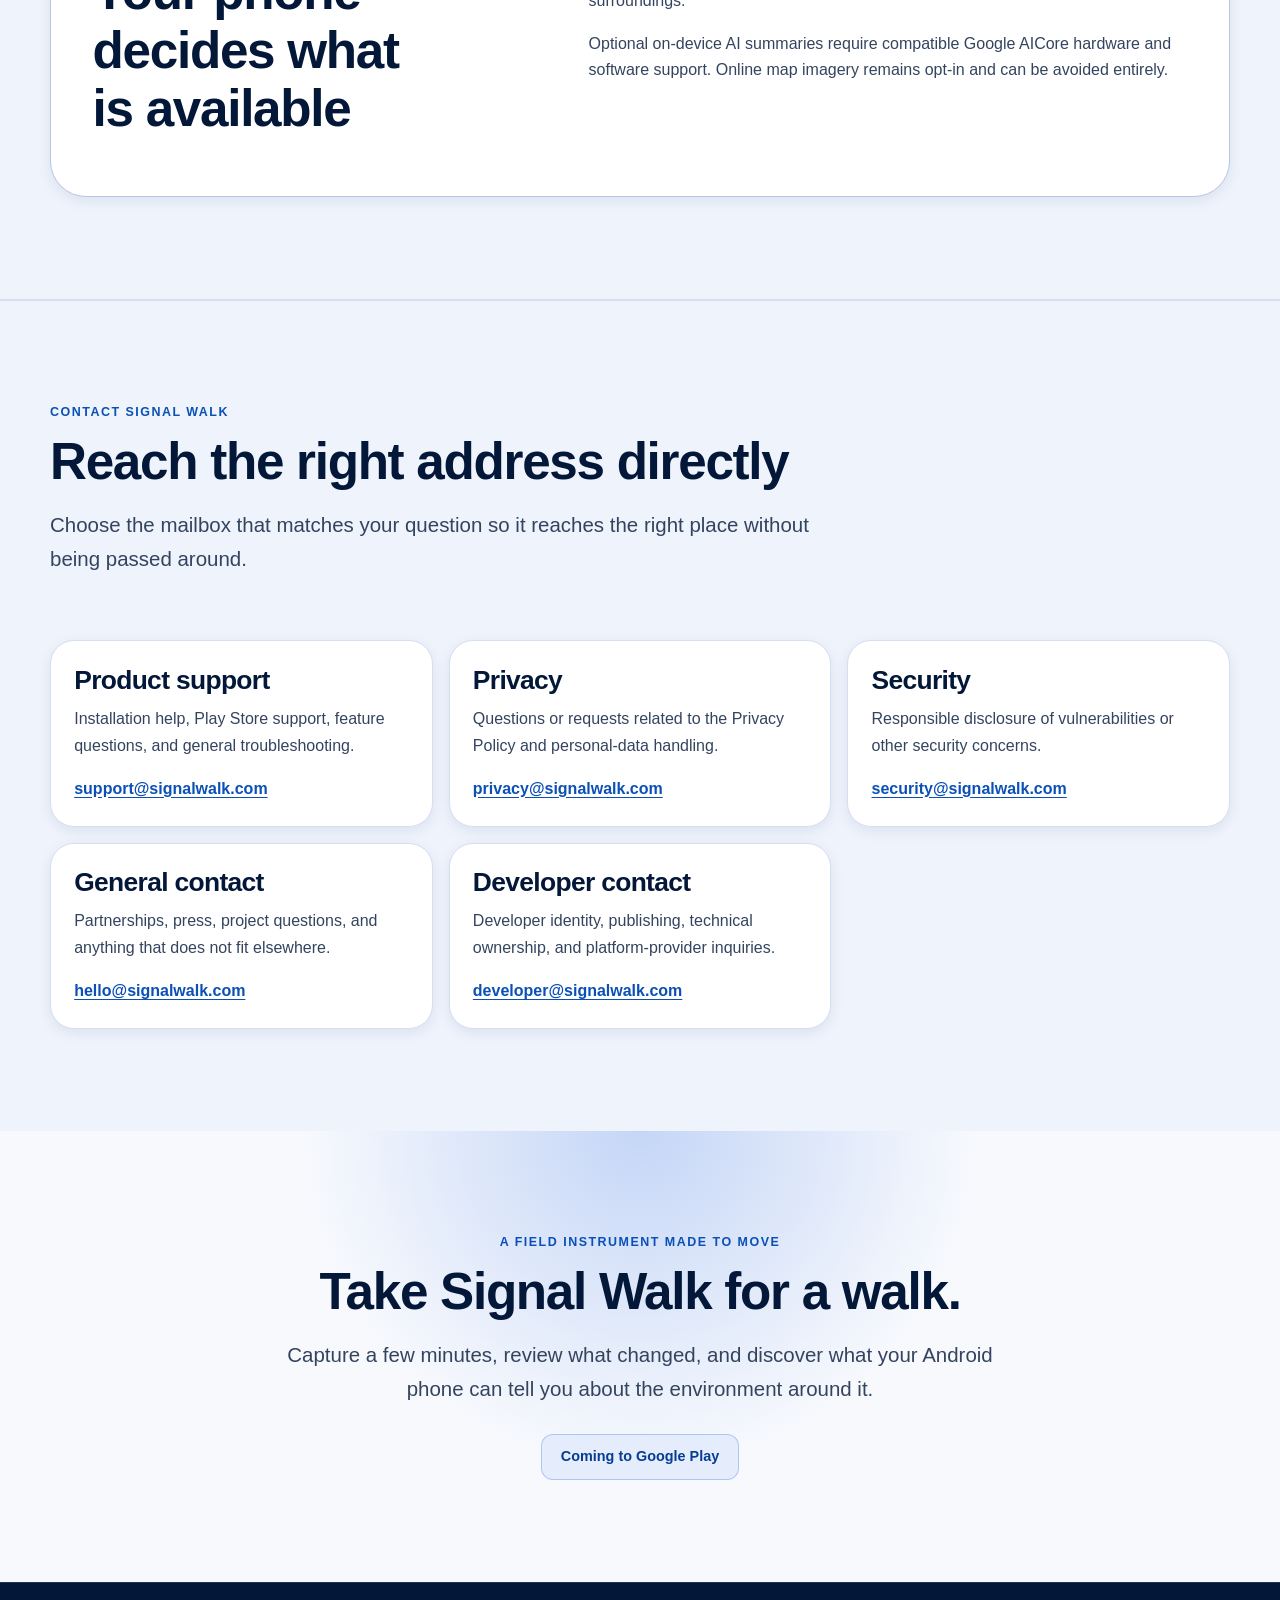
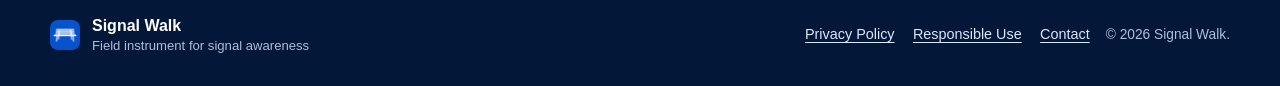
==== commit beb4c386: "Rewrite site pages from signalwalkpublic-rewrite" ====
--- a/index.html
+++ b/index.html
@@ -4,9 +4,9 @@
   <meta charset="UTF-8">
   <meta name="viewport" content="width=device-width, initial-scale=1.0">
   <title>Signal Walk — Turn Android sensor readings into field sessions</title>
-  <meta name="description" content="Capture nearby wireless and sensor observations, review organized sessions, and export privacy-conscious data from your Android phone.">
+  <meta name="description" content="Take Signal Walk for a walk. Capture nearby wireless and sensor observations, review organized field sessions, and export privacy-conscious data from your Android phone.">
   <link rel="canonical" href="https://sig-int-wad.github.io/signalwalkpublic/">
-  <meta name="theme-color" content="#023c9a">
+  <meta name="theme-color" content="#063d93">
   <link rel="icon" type="image/png" href="icon-512.png">
   <link rel="apple-touch-icon" href="icon-512.png">
   <link rel="stylesheet" href="style.css">
@@ -14,14 +14,14 @@
   <meta property="og:type" content="website">
   <meta property="og:site_name" content="Signal Walk">
   <meta property="og:url" content="https://sig-int-wad.github.io/signalwalkpublic/">
-  <meta property="og:title" content="Signal Walk — Turn Android sensor readings into field sessions">
-  <meta property="og:description" content="Capture nearby wireless and sensor observations, review organized sessions, and export privacy-conscious data from your Android phone.">
+  <meta property="og:title" content="Signal Walk — Turn a walk into a field session">
+  <meta property="og:description" content="Capture nearby wireless and sensor observations, review what changed, and export the result from your Android phone.">
   <meta property="og:image" content="https://sig-int-wad.github.io/signalwalkpublic/feature-graphic.png">
   <meta property="og:image:width" content="1024">
   <meta property="og:image:height" content="500">
   <meta name="twitter:card" content="summary_large_image">
-  <meta name="twitter:title" content="Signal Walk — Turn Android sensor readings into field sessions">
-  <meta name="twitter:description" content="Capture nearby wireless and sensor observations, review organized sessions, and export privacy-conscious data from your Android phone.">
+  <meta name="twitter:title" content="Signal Walk — Turn a walk into a field session">
+  <meta name="twitter:description" content="Capture nearby wireless and sensor observations, review what changed, and export the result from your Android phone.">
   <meta name="twitter:image" content="https://sig-int-wad.github.io/signalwalkpublic/feature-graphic.png">
 
   <script type="application/ld+json">
@@ -29,11 +29,33 @@
     "@context": "https://schema.org",
     "@type": "SoftwareApplication",
     "name": "Signal Walk",
-    "description": "Signal Walk is an Android field instrument that organizes nearby wireless and sensor observations into sessions you can review and export.",
+    "description": "Signal Walk is an Android field instrument that organizes nearby wireless and sensor observations into sessions you can review, compare, and export.",
     "applicationCategory": "UtilitiesApplication",
     "operatingSystem": "Android",
     "url": "https://sig-int-wad.github.io/signalwalkpublic/",
-    "image": "https://sig-int-wad.github.io/signalwalkpublic/feature-graphic.png"
+    "image": "https://sig-int-wad.github.io/signalwalkpublic/feature-graphic.png",
+    "author": {
+      "@type": "Organization",
+      "name": "Signal Walk",
+      "email": "developer@signalwalk.com"
+    },
+    "contactPoint": [
+      {
+        "@type": "ContactPoint",
+        "contactType": "customer support",
+        "email": "support@signalwalk.com"
+      },
+      {
+        "@type": "ContactPoint",
+        "contactType": "privacy",
+        "email": "privacy@signalwalk.com"
+      },
+      {
+        "@type": "ContactPoint",
+        "contactType": "security",
+        "email": "security@signalwalk.com"
+      }
+    ]
   }
   </script>
 </head>
@@ -43,7 +65,7 @@
 
 <header class="site-header">
   <div class="header-inner">
-    <a class="brand" href="./">
+    <a class="brand" href="./" aria-label="Signal Walk home">
       <img class="mark" src="icon-512.png" alt="">
       <span class="site-name">Signal Walk</span>
     </a>
@@ -58,6 +80,7 @@
         <li><a href="#features">Features</a></li>
         <li><a href="#privacy">Privacy</a></li>
         <li><a href="responsible-use/">Responsible Use</a></li>
+        <li><a href="#contact">Contact</a></li>
       </ul>
       <span class="header-cta badge-soon">Coming to Google Play</span>
     </nav>
@@ -66,16 +89,28 @@
 
 <main id="main">
 
-  <!-- Hero -->
   <section class="hero">
-    <div class="section-inner">
-      <p class="hero-label eyebrow">Android field instrument</p>
-
-      <h1>See what your phone notices.</h1>
-
-      <p class="hero-copy">Start a capture, take Signal Walk for a walk, and turn nearby wireless and sensor observations into a session you can review, save, and export.</p>
-
-      <div class="hero-art">
+    <div class="section-inner hero-grid">
+      <div class="hero-copy-block">
+        <p class="eyebrow">Android field instrument</p>
+        <h1>Turn a walk into a field session.</h1>
+        <p class="hero-copy">Signal Walk brings the wireless and sensor readings already available to your Android phone into one clear, timed capture. Watch the environment change, save the session, and export it for deeper analysis.</p>
+
+        <ul class="hero-list">
+          <li>See Bluetooth, Wi-Fi, cellular, motion, environmental, and location-quality readings together</li>
+          <li>Preserve notable changes in an organized session you can revisit</li>
+          <li>Choose the right privacy level before creating an export</li>
+        </ul>
+
+        <div class="cta-row">
+          <span class="badge-soon">Coming to Google Play</span>
+          <a class="button secondary" href="#how-it-works">Explore the workflow</a>
+        </div>
+        <p class="reassurance">No account · Local session storage · User-controlled exports</p>
+      </div>
+
+      <div class="hero-art" aria-label="Signal Walk app previews">
+        <!-- SCREENSHOT TODO: Replace all screenshots with current Signal Walk builds before launch. -->
         <div class="device-frame tertiary" aria-hidden="true">
           <img src="screenshots/export.png" alt="" width="480" height="1071" loading="lazy">
         </div>
@@ -83,221 +118,332 @@
           <img src="screenshots/widget.png" alt="" width="480" height="1071" loading="lazy">
         </div>
         <div class="device-frame primary">
-          <img src="screenshots/live.png" alt="Signal Walk Live tab on Android, showing Start Walk Capture, nearby signal counts, and recent events" width="480" height="1071" loading="eager" fetchpriority="high">
-        </div>
-      </div>
-
-      <ul class="hero-list">
-        <li>Observe Bluetooth, Wi-Fi, cellular, motion, and environmental readings available through Android</li>
-        <li>Save measurements as organized sessions</li>
-        <li>Export privacy-conscious data for spreadsheets, scripts, notebooks, and analysis tools</li>
+          <img src="screenshots/live.png" alt="Signal Walk Live screen showing a walk capture, nearby signal counts, sensor status, and recent events" width="480" height="1071" loading="eager" fetchpriority="high">
+        </div>
+      </div>
+    </div>
+  </section>
+
+  <section class="trust-strip" aria-label="Product principles">
+    <div class="section-inner">
+      <ul>
+        <li><strong>Passive observation</strong><span>No joining or connecting to nearby devices or networks</span></li>
+        <li><strong>Local-first sessions</strong><span>Your saved captures remain in the app's private storage</span></li>
+        <li><strong>Clear export choices</strong><span>Redacted mode is the share-conscious default</span></li>
+        <li><strong>No account required</strong><span>Open the app and start exploring</span></li>
       </ul>
-
-      <div class="hero-cta">
-        <div class="cta-row">
-          <span class="badge-soon">Coming to Google Play</span>
-          <a class="button secondary" href="#how-it-works">See how it works</a>
-        </div>
-        <p class="hero-reassurance reassurance">No account · Local session storage · User-controlled exports</p>
-      </div>
-    </div>
-  </section>
-
-  <!-- Trust strip -->
-  <section class="trust-strip band">
-    <div class="section-inner">
-      <ul>
-        <li>Passive observation — no connecting to nearby devices or networks</li>
-        <li>Sessions saved in the app's local storage on your device</li>
-        <li>Privacy-conscious export modes, including a redacted default</li>
-        <li>No account required to use the app</li>
-      </ul>
-    </div>
-  </section>
-
-  <!-- What you get -->
-  <section class="sec-features" id="features">
-    <div class="section-inner">
-      <h2>A field session you can actually use</h2>
-      <p class="section-lead">A capture turns raw sensor activity into something organized: a timed session with counts, readings, and the notable moments that changed along the way.</p>
+    </div>
+  </section>
+
+  <section class="sec-intro" id="features">
+    <div class="section-inner">
+      <div class="section-heading">
+        <p class="eyebrow">A usable record of the moment</p>
+        <h2>From ambient readings to useful context</h2>
+        <p class="section-lead">A phone exposes a stream of disconnected measurements. Signal Walk gives them a shared timeline so you can understand what was available, what changed, and when it happened.</p>
+      </div>
 
       <div class="feature-row">
         <div class="feature-art">
-          <button class="thumb-button" type="button" data-lightbox-src="screenshots/live.png" data-lightbox-alt="Signal Walk Live tab showing Start Walk Capture, Nearby Signals, and Recent Events" data-lightbox-caption="Live dashboard — nearby signal counts, motion, and recent events update together.">
+          <button class="thumb-button" type="button" data-lightbox-src="screenshots/live.png" data-lightbox-alt="Signal Walk Live screen showing a walk capture and recent events" data-lightbox-caption="Live — nearby signals, motion, sensor status, and notable changes update in one view.">
             <div class="device-frame">
-              <img src="screenshots/live.png" alt="Signal Walk Live tab showing Start Walk Capture, Nearby Signals, and Recent Events" width="480" height="1071" loading="lazy">
+              <img src="screenshots/live.png" alt="Signal Walk Live screen showing a walk capture and recent events" width="480" height="1071" loading="lazy">
             </div>
           </button>
         </div>
         <div class="feature-copy">
-          <h3>Capture a moment in the field</h3>
-          <p>Start a session and watch nearby signal counts, movement, location quality, and notable changes update together on the Live tab.</p>
+          <p class="eyebrow">Live</p>
+          <h3>See the environment change as you move</h3>
+          <p>Start a Walk Capture and follow nearby signal counts, motion, environmental readings, location quality, and notable events from one focused screen.</p>
+          <p class="supporting">Signal Walk does not invent meaning for a reading. It organizes what Android makes available so you can inspect the session in context.</p>
         </div>
       </div>
 
       <div class="feature-row reverse">
         <div class="feature-art">
-          <button class="thumb-button" type="button" data-lightbox-src="screenshots/sessions.png" data-lightbox-alt="Signal Walk Sessions tab listing saved walk-capture sessions with duration, events, and privacy mode" data-lightbox-caption="Sessions preserve duration, events, and privacy mode so you can revisit a walk later.">
+          <button class="thumb-button" type="button" data-lightbox-src="screenshots/sessions.png" data-lightbox-alt="Signal Walk Sessions screen listing saved captures" data-lightbox-caption="Sessions — return to saved captures with their duration, event count, and privacy mode intact.">
             <div class="device-frame">
-              <img src="screenshots/sessions.png" alt="Signal Walk Sessions tab listing saved walk-capture sessions with duration, events, and privacy mode" width="480" height="1071" loading="lazy">
+              <img src="screenshots/sessions.png" alt="Signal Walk Sessions screen listing saved captures with duration, events, and privacy mode" width="480" height="1071" loading="lazy">
             </div>
           </button>
         </div>
         <div class="feature-copy">
-          <h3>Come back to it later</h3>
-          <p>Sessions preserve duration, events, and the measurements available on your device, so you can review different walks or locations side by side.</p>
-          <ul class="get-list">
-            <li>A timed capture session with a clear start and end</li>
-            <li>Counts and readings gathered from supported Android APIs</li>
-            <li>Notable changes recorded as events</li>
-            <li>A saved session you can revisit from the Sessions tab</li>
+          <p class="eyebrow">Sessions</p>
+          <h3>Keep the result, not just the moment</h3>
+          <p>Each capture becomes a session with a clear beginning and end, the readings available on your device, and the notable changes recorded along the way.</p>
+          <ul class="check-list compact">
+            <li>Review a walk after you return</li>
+            <li>Compare different places or times</li>
+            <li>Keep the original session separate from exported copies</li>
+            <li>Delete individual sessions or clear them all from the app</li>
           </ul>
         </div>
       </div>
     </div>
   </section>
 
-  <!-- How it works -->
   <section class="sec-how band" id="how-it-works">
     <div class="section-inner">
-      <h2>Walk, capture, and keep the result</h2>
-      <p class="section-lead">Available readings depend on the phone, Android version, permissions, and surrounding environment.</p>
+      <div class="section-heading centered">
+        <p class="eyebrow">Simple by design</p>
+        <h2>One walk. Three steps.</h2>
+        <p class="section-lead">Exact readings depend on your phone, Android version, granted permissions, and the surrounding environment.</p>
+      </div>
 
       <ol class="steps">
         <li>
-          <span class="step-number">1</span>
+          <span class="step-number" aria-hidden="true">1</span>
           <h3>Start a capture</h3>
-          <p>Signal Walk begins organizing the supported wireless and sensor readings made available by Android.</p>
+          <p>Signal Walk begins a timed session using the supported wireless and sensor readings exposed by Android.</p>
         </li>
         <li>
-          <span class="step-number">2</span>
-          <h3>Observe the session</h3>
-          <p>See nearby signal counts, motion, environmental readings, location quality, and notable changes in one place.</p>
+          <span class="step-number" aria-hidden="true">2</span>
+          <h3>Take the walk</h3>
+          <p>Move through the environment while the Live screen organizes counts, readings, status, and notable changes.</p>
         </li>
         <li>
-          <span class="step-number">3</span>
+          <span class="step-number" aria-hidden="true">3</span>
           <h3>Review or export</h3>
-          <p>Save the session, return to it later, or create a privacy-conscious export for another tool.</p>
+          <p>Return to the saved session, compare what changed, or create a privacy-conscious file for another tool.</p>
         </li>
       </ol>
     </div>
   </section>
 
-  <!-- Export -->
-  <section class="sec-export">
+  <section class="sec-toolkit">
+    <div class="section-inner">
+      <div class="section-heading">
+        <p class="eyebrow">The field kit</p>
+        <h2>Useful at a glance. Detailed when you need it.</h2>
+      </div>
+
+      <div class="tool-grid">
+        <article class="tool-card">
+          <span class="tool-number">01</span>
+          <h3>Live capture</h3>
+          <p>A focused dashboard for nearby wireless activity, phone movement, environment sensors, and recent events.</p>
+        </article>
+        <article class="tool-card">
+          <span class="tool-number">02</span>
+          <h3>Saved sessions</h3>
+          <p>Keep a durable record of a walk so it can be reviewed instead of disappearing when the live view closes.</p>
+        </article>
+        <article class="tool-card">
+          <span class="tool-number">03</span>
+          <h3>Privacy-aware exports</h3>
+          <p>Choose Detailed, Redacted, or Summary-only output based on how you plan to use or share the result.</p>
+        </article>
+        <article class="tool-card">
+          <span class="tool-number">04</span>
+          <h3>Home-screen widget</h3>
+          <p>Check key status indicators or launch a short capture without navigating through the full app first.</p>
+        </article>
+        <article class="tool-card">
+          <span class="tool-number">05</span>
+          <h3>Raw telemetry</h3>
+          <p>Open the deeper view when you want the underlying readings and device capability details.</p>
+        </article>
+        <article class="tool-card">
+          <span class="tool-number">06</span>
+          <h3>Optional field tools</h3>
+          <p>Opt in to map imagery when needed and use supported on-device AI summaries without a Signal Walk account.</p>
+        </article>
+      </div>
+    </div>
+  </section>
+
+  <section class="sec-export band">
     <div class="section-inner">
       <div class="feature-row">
         <div class="feature-art large">
-          <button class="thumb-button" type="button" data-lightbox-src="screenshots/export.png" data-lightbox-alt="Signal Walk Export tab showing Export Target options and Detailed, Redacted, and Summary only privacy modes" data-lightbox-caption="Choose an export target and a privacy mode before writing a file.">
+          <button class="thumb-button" type="button" data-lightbox-src="screenshots/export.png" data-lightbox-alt="Signal Walk Export screen showing export targets and privacy modes" data-lightbox-caption="Export — select a target and privacy mode before Signal Walk writes a file.">
             <div class="device-frame">
-              <img src="screenshots/export.png" alt="Signal Walk Export tab showing Export Target options and Detailed, Redacted, and Summary only privacy modes" width="480" height="1071" loading="lazy">
+              <img src="screenshots/export.png" alt="Signal Walk Export screen showing Detailed, Redacted, and Summary-only privacy modes" width="480" height="1071" loading="lazy">
             </div>
           </button>
         </div>
         <div class="feature-copy">
-          <h2>Your measurements do not end in the app</h2>
-          <p>Export a live snapshot or a saved session using the level of detail appropriate for your work. Open the result in a spreadsheet, build a chart, inspect it with a script, or continue exploring it in your preferred analysis tool. Signal Walk creates the file — you decide where it goes from there.</p>
-          <ul class="modes-list">
-            <li>
-              <span class="mode-name">Detailed</span>
-              Full telemetry included, with the highest-risk identifiers still excluded by design.
-            </li>
-            <li>
-              <span class="mode-name">Redacted <span class="default-tag">Default</span></span>
-              Identifiers and precise coordinates removed — the share-conscious default.
-            </li>
-            <li>
-              <span class="mode-name">Summary only</span>
-              Counts, labels, and session metadata only, for the smallest possible footprint.
-            </li>
-          </ul>
-        </div>
-      </div>
-    </div>
-  </section>
-
-  <!-- Widget -->
-  <section class="sec-widget band">
+          <p class="eyebrow">Your data, your next step</p>
+          <h2>Move from observation to analysis</h2>
+          <p>Export a live snapshot or a saved session, then open the result in a spreadsheet, chart it in a notebook, inspect it with a script, or archive it with your project notes. Signal Walk creates the file; you decide where it goes next.</p>
+
+          <div class="mode-stack" aria-label="Export privacy modes">
+            <article class="mode-card">
+              <h3>Detailed</h3>
+              <p>More telemetry for technical inspection, while the highest-risk identifiers remain excluded by design.</p>
+            </article>
+            <article class="mode-card recommended">
+              <div class="mode-heading"><h3>Redacted</h3><span class="default-tag">Default</span></div>
+              <p>Identifiers and precise coordinates removed for a safer, share-conscious export.</p>
+            </article>
+            <article class="mode-card">
+              <h3>Summary only</h3>
+              <p>Counts, labels, and session metadata for the smallest and simplest output.</p>
+            </article>
+          </div>
+        </div>
+      </div>
+    </div>
+  </section>
+
+  <section class="sec-widget">
     <div class="section-inner">
       <div class="feature-row reverse">
         <div class="feature-art large">
-          <button class="thumb-button" type="button" data-lightbox-src="screenshots/widget.png" data-lightbox-alt="Signal Walk home screen widget on Android showing BLE, Wi-Fi, motion, and location status with Start 60s, Chart, and Open buttons" data-lightbox-caption="The home screen widget shows live status and can start a short capture.">
+          <button class="thumb-button" type="button" data-lightbox-src="screenshots/widget.png" data-lightbox-alt="Signal Walk home-screen widget showing status and capture actions" data-lightbox-caption="Widget — check key status and start a short capture from the Android home screen.">
             <div class="device-frame">
-              <img src="screenshots/widget.png" alt="Signal Walk home screen widget on Android showing BLE, Wi-Fi, motion, and location status with Start 60s, Chart, and Open buttons" width="480" height="1071" loading="lazy">
+              <img src="screenshots/widget.png" alt="Signal Walk home-screen widget showing BLE, Wi-Fi, motion, and location status" width="480" height="1071" loading="lazy">
             </div>
           </button>
         </div>
         <div class="feature-copy">
-          <h2>Ready from the home screen</h2>
-          <p>Check BLE, Wi-Fi, motion, and location status at a glance, or start a short 60-second capture directly from the widget — no need to open the full app first.</p>
-        </div>
-      </div>
-    </div>
-  </section>
-
-  <!-- Raw / advanced -->
-  <section class="sec-raw">
+          <p class="eyebrow">Ready before the app opens</p>
+          <h2>Put the instrument on your home screen</h2>
+          <p>Check BLE, Wi-Fi, motion, and location status at a glance, or begin a short capture directly from the widget when the moment is already moving.</p>
+        </div>
+      </div>
+    </div>
+  </section>
+
+  <section class="sec-raw band">
     <div class="section-inner">
       <div class="feature-row">
         <div class="feature-art">
-          <button class="thumb-button" type="button" data-lightbox-src="screenshots/raw.png" data-lightbox-alt="Signal Walk Raw telemetry tab with expandable sections for status, map, radio, motion, camera, and device capabilities" data-lightbox-caption="Raw telemetry exposes the underlying sensor and device data for advanced users.">
+          <button class="thumb-button" type="button" data-lightbox-src="screenshots/raw.png" data-lightbox-alt="Signal Walk Raw telemetry screen with expandable sensor sections" data-lightbox-caption="Raw — inspect the underlying status, radio, motion, environment, map, and device-capability details.">
             <div class="device-frame">
-              <img src="screenshots/raw.png" alt="Signal Walk Raw telemetry tab with expandable sections for status, map, radio, motion, camera, and device capabilities" width="480" height="1071" loading="lazy">
+              <img src="screenshots/raw.png" alt="Signal Walk Raw telemetry screen with expandable status, map, radio, motion, and device sections" width="480" height="1071" loading="lazy">
             </div>
           </button>
         </div>
         <div class="feature-copy">
-          <h2>Go deeper when you need to</h2>
-          <p>The main experience keeps the important information readable. The Raw view provides access to the underlying telemetry and device capability details for users who want to inspect more.</p>
+          <p class="eyebrow">A clear surface with depth underneath</p>
+          <h2>Go deeper without cluttering the main experience</h2>
+          <p>The Live screen keeps the primary task readable. The Raw view exposes the underlying telemetry and device-capability details for users who want to inspect exactly what their phone can provide.</p>
         </div>
       </div>
 
       <div class="more-screens">
-        <button class="thumb-button" type="button" data-lightbox-src="screenshots/navigation.png" data-lightbox-alt="Signal Walk navigation drawer with Live, Sessions, Export, Raw, Appearance, Voice and Alerts, AI Summaries, and About and Safety" data-lightbox-caption="The navigation drawer moves quickly between Live, Sessions, Export, and Raw.">
-          <div class="device-frame">
+        <button class="thumb-button" type="button" data-lightbox-src="screenshots/navigation.png" data-lightbox-alt="Signal Walk navigation drawer" data-lightbox-caption="Navigation — move between Live, Sessions, Export, Raw, appearance, alerts, AI summaries, and app information.">
+          <div class="device-frame small">
             <img src="screenshots/navigation.png" alt="Signal Walk navigation drawer with Live, Sessions, Export, Raw, Appearance, Voice and Alerts, AI Summaries, and About and Safety" width="480" height="1071" loading="lazy">
           </div>
         </button>
         <div class="more-screens-copy">
-          <p class="eyebrow">Navigation</p>
-          <p>Everything above is one tap away — the navigation drawer moves between Live, Sessions, Export, and Raw.</p>
-        </div>
-      </div>
-    </div>
-  </section>
-
-  <!-- Honest capability -->
+          <p class="eyebrow">Everything has a place</p>
+          <h3>Move quickly between the job and the details</h3>
+          <p>The navigation drawer keeps the core workflow—Live, Sessions, Export, and Raw—close at hand, with settings and optional features separated from the primary capture experience.</p>
+        </div>
+      </div>
+    </div>
+  </section>
+
+  <section class="sec-audience">
+    <div class="section-inner">
+      <div class="section-heading centered">
+        <p class="eyebrow">Built for careful curiosity</p>
+        <h2>A practical tool for learning, testing, and field notes</h2>
+      </div>
+      <div class="audience-grid">
+        <article>
+          <h3>Curious Android users</h3>
+          <p>See how much environmental context a modern phone can observe without turning the experience into a wall of raw numbers.</p>
+        </article>
+        <article>
+          <h3>Developers and testers</h3>
+          <p>Compare sensor availability, permission behavior, and device capabilities across different Android hardware.</p>
+        </article>
+        <article>
+          <h3>Wireless and sensor hobbyists</h3>
+          <p>Create informal, organized field sessions for personal learning and exploration of ambient conditions.</p>
+        </article>
+      </div>
+    </div>
+  </section>
+
   <section class="sec-capability band">
-    <div class="section-inner prose">
-      <h2>Built for observation, not surveillance</h2>
+    <div class="section-inner prose wide-prose">
+      <p class="eyebrow">Know what the instrument means</p>
+      <h2>Observation, not identification</h2>
       <p>Signal Walk organizes information exposed through supported Android APIs. It does not intercept communications, inspect message content, identify people, connect to nearby devices, or prove why a signal appeared.</p>
-      <p>Read the full guidance on appropriate and inappropriate uses in <a href="responsible-use/">Responsible Use</a>.</p>
-    </div>
-  </section>
-
-  <!-- Privacy -->
+      <p>It is not a threat detector, surveillance system, or forensic instrument. Use it to learn about environments and devices—not to draw conclusions about individuals.</p>
+      <p><a class="text-link" href="responsible-use/">Read the complete Responsible Use guidance</a>.</p>
+    </div>
+  </section>
+
   <section class="sec-privacy" id="privacy">
-    <div class="section-inner prose">
-      <h2>Local-first by design</h2>
-      <p>Your saved sessions stay local. Optional online features are clearly disclosed and remain under your control.</p>
-      <ul class="check-list">
-        <li>Saved session information is stored in the app's private local storage on your device</li>
-        <li>No Signal Walk account is required</li>
-        <li>Exports are created only when you request them, in the mode you choose</li>
-        <li>Redacted mode masks identifiers and omits precise coordinates by default</li>
-        <li>The optional map view contacts a map-tile provider to load map imagery when you open it</li>
-        <li>Enabling on-device AI summaries can contact Google's model-delivery infrastructure to download the model once; session analysis then runs on-device</li>
+    <div class="section-inner privacy-layout">
+      <div>
+        <p class="eyebrow">Local-first by design</p>
+        <h2>Your sessions stay under your control</h2>
+        <p class="section-lead">Signal Walk does not require an account or a developer-operated session-data service. Saved sessions remain in the app's private local storage unless you choose to export or share them.</p>
+        <a class="button" href="privacy/">Read the Privacy Policy</a>
+      </div>
+      <ul class="privacy-list">
+        <li><strong>No account</strong><span>There is no Signal Walk login or cloud session library.</span></li>
+        <li><strong>Explicit exports</strong><span>Files are created only when you request them.</span></li>
+        <li><strong>Redacted by default</strong><span>Identifiers and precise coordinates are omitted from the default export mode.</span></li>
+        <li><strong>Optional network features</strong><span>Map imagery and Google model delivery are disclosed and user-initiated.</span></li>
       </ul>
-      <p><a href="privacy/">Read the complete Privacy Policy</a> for full details, including third-party network requests.</p>
-    </div>
-  </section>
-
-  <!-- Closing CTA -->
+    </div>
+  </section>
+
+  <section class="sec-compatibility band">
+    <div class="section-inner compatibility-card">
+      <div>
+        <p class="eyebrow">Device compatibility</p>
+        <h2>Your phone decides what is available</h2>
+      </div>
+      <div>
+        <p>Signal Walk uses supported Android APIs and the sensors present in your device. Exact readings vary by phone model, Android version, permissions, radio state, and surroundings.</p>
+        <p>Optional on-device AI summaries require compatible Google AICore hardware and software support. Online map imagery remains opt-in and can be avoided entirely.</p>
+      </div>
+    </div>
+  </section>
+
+  <section class="sec-contact" id="contact">
+    <div class="section-inner">
+      <div class="section-heading">
+        <p class="eyebrow">Contact Signal Walk</p>
+        <h2>Reach the right address directly</h2>
+        <p class="section-lead">Choose the mailbox that matches your question so it reaches the right place without being passed around.</p>
+      </div>
+
+      <div class="contact-grid">
+        <article class="contact-card">
+          <h3>Product support</h3>
+          <p>Installation help, Play Store support, feature questions, and general troubleshooting.</p>
+          <a href="mailto:support@signalwalk.com">support@signalwalk.com</a>
+        </article>
+        <article class="contact-card">
+          <h3>Privacy</h3>
+          <p>Questions or requests related to the Privacy Policy and personal-data handling.</p>
+          <a href="mailto:privacy@signalwalk.com">privacy@signalwalk.com</a>
+        </article>
+        <article class="contact-card">
+          <h3>Security</h3>
+          <p>Responsible disclosure of vulnerabilities or other security concerns.</p>
+          <a href="mailto:security@signalwalk.com">security@signalwalk.com</a>
+        </article>
+        <article class="contact-card">
+          <h3>General contact</h3>
+          <p>Partnerships, press, project questions, and anything that does not fit elsewhere.</p>
+          <a href="mailto:hello@signalwalk.com">hello@signalwalk.com</a>
+        </article>
+        <article class="contact-card">
+          <h3>Developer contact</h3>
+          <p>Developer identity, publishing, technical ownership, and platform-provider inquiries.</p>
+          <a href="mailto:developer@signalwalk.com">developer@signalwalk.com</a>
+        </article>
+      </div>
+    </div>
+  </section>
+
   <section class="closing-cta">
     <div class="section-inner">
+      <p class="eyebrow">A field instrument made to move</p>
       <h2>Take Signal Walk for a walk.</h2>
-      <p class="section-lead">Capture a few minutes, review what changed, and see what your Android phone can tell you about the environment around it.</p>
-      <div class="cta-row">
+      <p class="section-lead">Capture a few minutes, review what changed, and discover what your Android phone can tell you about the environment around it.</p>
+      <div class="cta-row centered-row">
         <span class="badge-soon">Coming to Google Play</span>
       </div>
     </div>
@@ -308,7 +454,7 @@
 <footer class="site-footer">
   <div class="footer-inner">
     <div class="footer-brand">
-      <img src="icon-512.png" alt="" width="28" height="28">
+      <img src="icon-512.png" alt="" width="30" height="30">
       <div class="footer-brand-text">
         <strong>Signal Walk</strong>
         <span>Field instrument for signal awareness</span>
@@ -317,6 +463,7 @@
     <ul class="footer-links">
       <li><a href="privacy/">Privacy Policy</a></li>
       <li><a href="responsible-use/">Responsible Use</a></li>
+      <li><a href="#contact">Contact</a></li>
     </ul>
     <p class="footer-copyright">&copy; 2026 Signal Walk.</p>
   </div>
--- a/style.css
+++ b/style.css
@@ -1,45 +1,36 @@
-/* Signal Walk — shared site styles. Static CSS, no build step, no remote assets. */
+/* Signal Walk — shared public-site styles. Static CSS, no framework, no remote fonts. */
 
 :root {
-  --blue-900: #021f57;
-  --blue-800: #023c9a;
-  --blue-700: #0442ab;
-  --blue-600: #0b4da6;
-  --blue-500: #175fd1;
-  --blue-100: #e7edfb;
-  --ink: #0b1a33;
-  --paper: #f4f7fd;
-  --band: #eaf0fb;
-  --card: #ffffff;
-  --line: #d7e0f2;
-  --muted: #55617a;
-
-  --space-1: 0.25rem;
-  --space-2: 0.5rem;
-  --space-3: 0.75rem;
-  --space-4: 1rem;
-  --space-5: 1.5rem;
-  --space-6: 2rem;
-  --space-7: 3rem;
-  --space-8: 4.5rem;
-
-  --radius-sm: 8px;
-  --radius-md: 12px;
-  --radius-lg: 20px;
-  --radius-xl: 32px;
-
-  --container-wide: 1200px;
-  --container-prose: 680px;
-
-  --shadow-sm: 0 1px 2px rgba(2, 22, 66, 0.06);
-  --shadow-md: 0 12px 32px -16px rgba(2, 22, 66, 0.35);
-  --shadow-lg: 0 24px 60px -24px rgba(2, 22, 66, 0.4);
-}
-
-@media (prefers-reduced-motion: no-preference) {
-  html {
-    scroll-behavior: smooth;
-  }
+  color-scheme: light;
+  --blue-950: #031738;
+  --blue-900: #05245a;
+  --blue-800: #063d93;
+  --blue-700: #0a50b7;
+  --blue-600: #1764d7;
+  --blue-500: #2b76e8;
+  --blue-200: #b8cdf5;
+  --blue-100: #e5edfc;
+  --blue-050: #f2f6ff;
+  --ink: #0c1c38;
+  --muted: #52617a;
+  --muted-strong: #34445f;
+  --paper: #f7f9fd;
+  --surface: #ffffff;
+  --surface-soft: #eef3fc;
+  --line: #d5dff0;
+  --line-strong: #b6c6e2;
+  --success: #176c49;
+  --warning-bg: #fff8df;
+  --warning-line: #d99400;
+  --shadow-sm: 0 4px 14px rgba(5, 36, 90, 0.08);
+  --shadow-md: 0 18px 48px rgba(5, 36, 90, 0.14);
+  --shadow-lg: 0 30px 80px rgba(5, 36, 90, 0.22);
+  --radius-sm: 10px;
+  --radius-md: 16px;
+  --radius-lg: 24px;
+  --radius-xl: 36px;
+  --container: 1180px;
+  --prose: 760px;
 }
 
 * {
@@ -47,15 +38,24 @@
 }
 
 html {
-  color-scheme: light;
+  scroll-behavior: smooth;
+  scroll-padding-top: 92px;
 }
 
 body {
   margin: 0;
+  min-width: 320px;
   background: var(--paper);
   color: var(--ink);
-  font-family: -apple-system, BlinkMacSystemFont, "Segoe UI", Roboto, sans-serif;
-  line-height: 1.65;
+  font-family: -apple-system, BlinkMacSystemFont, "Segoe UI", Roboto, Helvetica, Arial, sans-serif;
+  font-size: 16px;
+  line-height: 1.68;
+  text-rendering: optimizeLegibility;
+  -webkit-font-smoothing: antialiased;
+}
+
+body.nav-open {
+  overflow: hidden;
 }
 
 img {
@@ -64,34 +64,151 @@
 }
 
 a {
-  color: var(--blue-600);
+  color: var(--blue-700);
+  text-underline-offset: 0.18em;
 }
 
 a:hover {
-  color: var(--blue-700);
+  color: var(--blue-900);
+}
+
+button,
+a {
+  -webkit-tap-highlight-color: transparent;
 }
 
 a:focus-visible,
 button:focus-visible,
 [tabindex]:focus-visible {
-  outline: 3px solid var(--blue-500);
-  outline-offset: 2px;
+  outline: 3px solid #79a8ff;
+  outline-offset: 3px;
+}
+
+p,
+ul,
+ol {
+  margin-top: 0;
+}
+
+p:last-child,
+ul:last-child,
+ol:last-child {
+  margin-bottom: 0;
+}
+
+h1,
+h2,
+h3 {
+  color: var(--blue-950);
+  font-weight: 760;
+  letter-spacing: -0.025em;
+  line-height: 1.14;
+  text-wrap: balance;
+}
+
+h1 {
+  margin: 0 0 1.1rem;
+  font-size: clamp(2.7rem, 6vw, 5.2rem);
+}
+
+h2 {
+  margin: 0 0 1rem;
+  font-size: clamp(2rem, 4vw, 3.25rem);
+}
+
+h3 {
+  margin: 0 0 0.7rem;
+  font-size: clamp(1.25rem, 2.4vw, 1.65rem);
+}
+
+code {
+  padding: 0.08em 0.35em;
+  border: 1px solid var(--line);
+  border-radius: 6px;
+  background: var(--surface-soft);
+  color: var(--blue-900);
+  font-size: 0.9em;
+  overflow-wrap: anywhere;
 }
 
 .skip-link {
-  position: absolute;
+  position: fixed;
+  top: 0.5rem;
   left: -9999px;
-  top: 0;
-  z-index: 100;
-  background: var(--blue-900);
+  z-index: 999;
+  padding: 0.7rem 1rem;
+  border-radius: var(--radius-sm);
+  background: var(--blue-950);
   color: #fff;
-  padding: 0.75rem 1.25rem;
-  border-radius: 0 0 var(--radius-sm) 0;
-  font-weight: 600;
+  font-weight: 700;
+  text-decoration: none;
 }
 
 .skip-link:focus {
-  left: 0;
+  left: 0.5rem;
+}
+
+.section-inner,
+.header-inner,
+.footer-inner {
+  width: min(calc(100% - 2rem), var(--container));
+  margin-inline: auto;
+}
+
+section {
+  position: relative;
+}
+
+section[class^="sec-"],
+.closing-cta {
+  padding: clamp(4.25rem, 8vw, 7rem) 0;
+}
+
+.band {
+  border-top: 1px solid var(--line);
+  border-bottom: 1px solid var(--line);
+  background: var(--surface-soft);
+}
+
+.eyebrow {
+  margin: 0 0 0.75rem;
+  color: var(--blue-700);
+  font-size: 0.78rem;
+  font-weight: 800;
+  letter-spacing: 0.12em;
+  line-height: 1.4;
+  text-transform: uppercase;
+}
+
+.section-heading {
+  max-width: 760px;
+  margin-bottom: clamp(2.5rem, 5vw, 4.5rem);
+}
+
+.section-heading.centered {
+  margin-inline: auto;
+  text-align: center;
+}
+
+.section-lead {
+  margin-bottom: 0;
+  color: var(--muted-strong);
+  font-size: clamp(1.08rem, 1.8vw, 1.28rem);
+  line-height: 1.68;
+  text-wrap: pretty;
+}
+
+.prose {
+  max-width: var(--prose);
+}
+
+.wide-prose {
+  max-width: 850px;
+}
+
+.supporting {
+  color: var(--muted);
+  font-size: 0.95rem;
 }
 
 /* Header */
@@ -99,100 +216,1002 @@
 .site-header {
   position: sticky;
   top: 0;
-  z-index: 50;
+  z-index: 100;
+  border-bottom: 1px solid rgba(255, 255, 255, 0.16);
   background:
-    linear-gradient(rgba(2, 22, 66, 0.6), rgba(2, 22, 66, 0.6)),
+    linear-gradient(rgba(3, 23, 56, 0.83), rgba(3, 23, 56, 0.83)),
     repeating-linear-gradient(0deg, rgba(255, 255, 255, 0.08) 0 1px, transparent 1px 28px),
     repeating-linear-gradient(90deg, rgba(255, 255, 255, 0.08) 0 1px, transparent 1px 28px),
     var(--blue-800);
-  padding: 0.65rem 1.25rem;
+  box-shadow: 0 10px 30px rgba(3, 23, 56, 0.16);
+  backdrop-filter: blur(16px);
+}
+
+.header-inner {
+  display: flex;
+  min-height: 70px;
+  align-items: center;
+  gap: 1.25rem;
+}
+
+.brand {
+  display: inline-flex;
+  align-items: center;
+  gap: 0.72rem;
+  color: #fff;
+  text-decoration: none;
+}
+
+.brand:hover {
+  color: #fff;
+}
+
+.brand .mark {
+  width: 38px;
+  height: 38px;
+  flex: 0 0 auto;
+  border: 1px solid rgba(255, 255, 255, 0.22);
+  border-radius: 10px;
+  box-shadow: 0 8px 22px rgba(0, 0, 0, 0.16);
+}
+
+.site-name {
+  font-size: 1.08rem;
+  font-weight: 800;
+  letter-spacing: -0.01em;
+}
+
+.site-nav {
+  display: flex;
+  margin-left: auto;
+  align-items: center;
+  gap: 1.35rem;
+}
+
+.nav-links,
+.footer-links {
+  display: flex;
+  margin: 0;
+  padding: 0;
+  align-items: center;
+  gap: 1.15rem;
+  list-style: none;
+}
+
+.nav-links li,
+.footer-links li {
+  margin: 0;
+}
+
+.site-nav a {
+  color: #eaf2ff;
+  font-size: 0.93rem;
+  font-weight: 650;
+  text-decoration: none;
+}
+
+.site-nav a:hover,
+.site-nav a[aria-current="page"] {
+  color: #fff;
+  text-decoration: underline;
+  text-underline-offset: 0.32rem;
+}
+
+.nav-toggle {
+  display: none;
+  width: 44px;
+  height: 42px;
+  margin-left: auto;
+  padding: 9px 10px;
+  border: 1px solid rgba(255, 255, 255, 0.34);
+  border-radius: 10px;
+  background: transparent;
+  cursor: pointer;
+}
+
+.nav-toggle .bar {
+  display: block;
+  width: 100%;
+  height: 2px;
+  margin: 4px 0;
+  border-radius: 999px;
+  background: #fff;
+}
+
+/* Buttons and badges */
+
+.button,
+.badge-soon {
+  display: inline-flex;
+  min-height: 46px;
+  align-items: center;
+  justify-content: center;
+  padding: 0.72rem 1.15rem;
+  border-radius: 12px;
+  font-weight: 750;
+  line-height: 1.2;
+}
+
+.button {
+  border: 1px solid var(--blue-700);
+  background: var(--blue-700);
+  color: #fff;
+  text-decoration: none;
+  box-shadow: 0 10px 24px rgba(10, 80, 183, 0.18);
+  transition: transform 150ms ease, box-shadow 150ms ease, background 150ms ease;
+}
+
+.button:hover {
+  transform: translateY(-1px);
+  background: var(--blue-900);
+  color: #fff;
+  box-shadow: 0 14px 30px rgba(10, 80, 183, 0.24);
+}
+
+.button.secondary {
+  border-color: var(--line-strong);
+  background: rgba(255, 255, 255, 0.76);
+  color: var(--blue-800);
+  box-shadow: none;
+}
+
+.button.secondary:hover {
+  border-color: var(--blue-600);
+  background: #fff;
+  color: var(--blue-900);
+}
+
+.badge-soon {
+  border: 1px solid rgba(23, 100, 215, 0.28);
+  background: var(--blue-100);
+  color: var(--blue-800);
+  font-size: 0.9rem;
+}
+
+.site-header .badge-soon {
+  min-height: 38px;
+  padding: 0.55rem 0.85rem;
+  border-color: rgba(255, 255, 255, 0.35);
+  background: rgba(255, 255, 255, 0.11);
+  color: #fff;
+}
+
+.cta-row {
+  display: flex;
+  margin-top: 1.7rem;
+  flex-wrap: wrap;
+  align-items: center;
+  gap: 0.75rem;
+}
+
+.centered-row {
+  justify-content: center;
+}
+
+.reassurance {
+  margin: 0.8rem 0 0;
+  color: var(--muted);
+  font-size: 0.9rem;
+}
+
+/* Hero */
+
+.hero {
+  overflow: hidden;
+  padding: clamp(4.5rem, 9vw, 7.5rem) 0 clamp(4rem, 8vw, 6.5rem);
+  background:
+    radial-gradient(circle at 12% 8%, rgba(184, 205, 245, 0.7), transparent 34%),
+    linear-gradient(180deg, #f9fbff 0%, #eef4ff 100%);
+}
+
+.hero::before {
+  position: absolute;
+  inset: 0;
+  content: "";
+  pointer-events: none;
+  opacity: 0.45;
+  background:
+    repeating-linear-gradient(0deg, transparent 0 35px, rgba(6, 61, 147, 0.055) 35px 36px),
+    repeating-linear-gradient(90deg, transparent 0 35px, rgba(6, 61, 147, 0.055) 35px 36px);
+  mask-image: linear-gradient(to bottom, #000 0%, transparent 94%);
+}
+
+.hero-grid {
+  display: grid;
+  position: relative;
+  z-index: 1;
+  align-items: center;
+  gap: clamp(3rem, 7vw, 6.5rem);
+  grid-template-columns: minmax(0, 1fr) minmax(360px, 0.86fr);
+}
+
+.hero-copy-block {
+  max-width: 670px;
+}
+
+.hero-copy {
+  max-width: 650px;
+  margin-bottom: 1.5rem;
+  color: var(--muted-strong);
+  font-size: clamp(1.16rem, 2vw, 1.38rem);
+  line-height: 1.65;
+}
+
+.hero-list {
+  display: grid;
+  margin: 1.6rem 0 0;
+  padding: 0;
+  gap: 0.85rem;
+  list-style: none;
+}
+
+.hero-list li {
+  position: relative;
+  margin: 0;
+  padding-left: 1.8rem;
+  color: var(--ink);
+  font-weight: 620;
+}
+
+.hero-list li::before {
+  position: absolute;
+  top: 0.48em;
+  left: 0;
+  width: 0.72rem;
+  height: 0.72rem;
+  border: 2px solid var(--blue-600);
+  border-radius: 50%;
+  content: "";
+  box-shadow: inset 0 0 0 2px #fff;
+  background: var(--blue-500);
+}
+
+.hero-art {
+  display: grid;
+  min-height: 620px;
+  place-items: center;
+  position: relative;
+}
+
+.device-frame {
+  width: min(100%, 270px);
+  overflow: hidden;
+  border: 8px solid #0c1730;
+  border-radius: 34px;
+  background: #0c1730;
+  box-shadow: var(--shadow-lg);
+}
+
+.device-frame img {
+  display: block;
+  width: 100%;
+  background: #0c1730;
+}
+
+.hero-art .device-frame {
+  position: absolute;
+  width: 250px;
+}
+
+.hero-art .primary {
+  z-index: 3;
+  transform: translateY(-5px);
+}
+
+.hero-art .secondary {
+  z-index: 2;
+  transform: translate(-46%, 28px) rotate(-5deg) scale(0.88);
+  opacity: 0.94;
+}
+
+.hero-art .tertiary {
+  z-index: 1;
+  transform: translate(46%, 28px) rotate(5deg) scale(0.88);
+  opacity: 0.94;
+}
+
+/* Trust strip */
+
+.trust-strip {
+  border-top: 1px solid rgba(255, 255, 255, 0.12);
   border-bottom: 1px solid rgba(255, 255, 255, 0.12);
-}
-
-.header-inner {
-  max-width: var(--container-wide);
-  margin: 0 auto;
+  background: var(--blue-950);
+  color: #fff;
+}
+
+.trust-strip ul {
+  display: grid;
+  margin: 0;
+  padding: 1.5rem 0;
+  gap: 0;
+  grid-template-columns: repeat(4, minmax(0, 1fr));
+  list-style: none;
+}
+
+.trust-strip li {
+  display: grid;
+  margin: 0;
+  padding: 0.35rem 1.25rem;
+  border-right: 1px solid rgba(255, 255, 255, 0.17);
+  gap: 0.16rem;
+}
+
+.trust-strip li:first-child {
+  padding-left: 0;
+}
+
+.trust-strip li:last-child {
+  padding-right: 0;
+  border-right: 0;
+}
+
+.trust-strip strong {
+  color: #fff;
+  font-size: 0.97rem;
+}
+
+.trust-strip span {
+  color: #bed1f4;
+  font-size: 0.84rem;
+  line-height: 1.5;
+}
+
+/* Feature rows */
+
+.feature-row {
+  display: grid;
+  margin-top: clamp(3.25rem, 7vw, 6.5rem);
+  align-items: center;
+  gap: clamp(2.5rem, 7vw, 6rem);
+  grid-template-columns: minmax(260px, 0.72fr) minmax(0, 1fr);
+}
+
+.feature-row:first-of-type {
+  margin-top: 0;
+}
+
+.feature-row.reverse {
+  grid-template-columns: minmax(0, 1fr) minmax(260px, 0.72fr);
+}
+
+.feature-row.reverse .feature-art {
+  order: 2;
+}
+
+.feature-row.reverse .feature-copy {
+  order: 1;
+}
+
+.feature-art {
   display: flex;
-  align-items: center;
-  gap: var(--space-4);
-}
-
-.brand {
+  justify-content: center;
+}
+
+.feature-art.large .device-frame {
+  width: min(100%, 300px);
+}
+
+.feature-copy {
+  max-width: 640px;
+}
+
+.feature-copy p {
+  color: var(--muted-strong);
+  font-size: 1.05rem;
+}
+
+.feature-copy h2,
+.feature-copy h3 {
+  max-width: 620px;
+}
+
+.thumb-button {
+  display: block;
+  padding: 0;
+  border: 0;
+  background: transparent;
+  cursor: zoom-in;
+}
+
+.thumb-button .device-frame {
+  transition: transform 180ms ease, box-shadow 180ms ease;
+}
+
+.thumb-button:hover .device-frame {
+  transform: translateY(-4px);
+  box-shadow: 0 35px 80px rgba(5, 36, 90, 0.25);
+}
+
+.check-list {
+  display: grid;
+  margin: 1.5rem 0 0;
+  padding: 0;
+  gap: 0.72rem;
+  list-style: none;
+}
+
+.check-list li {
+  position: relative;
+  margin: 0;
+  padding-left: 1.65rem;
+}
+
+.check-list li::before {
+  position: absolute;
+  top: 0.18rem;
+  left: 0;
+  content: "✓";
+  color: var(--success);
+  font-weight: 900;
+}
+
+.check-list.compact {
+  max-width: 540px;
+  gap: 0.58rem;
+}
+
+/* Steps */
+
+.steps {
+  display: grid;
+  margin: 0;
+  padding: 0;
+  gap: 1.25rem;
+  counter-reset: step;
+  grid-template-columns: repeat(3, minmax(0, 1fr));
+  list-style: none;
+}
+
+.steps li {
+  min-height: 250px;
+  margin: 0;
+  padding: 1.65rem;
+  border: 1px solid var(--line);
+  border-radius: var(--radius-lg);
+  background: rgba(255, 255, 255, 0.86);
+  box-shadow: var(--shadow-sm);
+}
+
+.step-number {
+  display: inline-grid;
+  width: 46px;
+  height: 46px;
+  margin-bottom: 1.4rem;
+  border: 1px solid var(--blue-200);
+  border-radius: 50%;
+  place-items: center;
+  background: var(--blue-100);
+  color: var(--blue-800);
+  font-weight: 850;
+}
+
+.steps p {
+  color: var(--muted-strong);
+}
+
+/* Tool cards */
+
+.tool-grid {
+  display: grid;
+  gap: 1rem;
+  grid-template-columns: repeat(3, minmax(0, 1fr));
+}
+
+.tool-card {
+  min-height: 240px;
+  padding: 1.55rem;
+  border: 1px solid var(--line);
+  border-radius: var(--radius-lg);
+  background: var(--surface);
+  box-shadow: var(--shadow-sm);
+}
+
+.tool-number {
+  display: inline-block;
+  margin-bottom: 2.2rem;
+  color: var(--blue-600);
+  font-size: 0.78rem;
+  font-weight: 850;
+  letter-spacing: 0.12em;
+}
+
+.tool-card p {
+  color: var(--muted-strong);
+}
+
+/* Export modes */
+
+.mode-stack {
+  display: grid;
+  margin-top: 1.7rem;
+  gap: 0.72rem;
+}
+
+.mode-card {
+  padding: 1.05rem 1.15rem;
+  border: 1px solid var(--line);
+  border-radius: var(--radius-md);
+  background: rgba(255, 255, 255, 0.86);
+}
+
+.mode-card.recommended {
+  border-color: var(--blue-500);
+  box-shadow: 0 0 0 3px rgba(43, 118, 232, 0.11);
+}
+
+.mode-card h3 {
+  margin-bottom: 0.25rem;
+  font-size: 1.08rem;
+}
+
+.mode-card p {
+  margin: 0;
+  font-size: 0.95rem;
+}
+
+.mode-heading {
   display: flex;
   align-items: center;
   gap: 0.6rem;
-  text-decoration: none;
-  flex-shrink: 0;
-}
-
-.brand img.mark {
-  width: 34px;
-  height: 34px;
-  border-radius: 8px;
-  flex-shrink: 0;
-}
-
-.brand .site-name {
+}
+
+.default-tag {
+  display: inline-flex;
+  padding: 0.2rem 0.5rem;
+  border-radius: 999px;
+  background: var(--blue-100);
+  color: var(--blue-800);
+  font-size: 0.68rem;
+  font-weight: 850;
+  letter-spacing: 0.06em;
+  text-transform: uppercase;
+}
+
+/* More screens */
+
+.more-screens {
+  display: grid;
+  max-width: 870px;
+  margin: 5.5rem auto 0;
+  padding: clamp(1.5rem, 4vw, 2.5rem);
+  align-items: center;
+  gap: clamp(2rem, 6vw, 4.5rem);
+  border: 1px solid var(--line);
+  border-radius: var(--radius-xl);
+  background: rgba(255, 255, 255, 0.78);
+  grid-template-columns: minmax(180px, 0.55fr) minmax(0, 1fr);
+}
+
+.device-frame.small {
+  width: min(100%, 220px);
+}
+
+.more-screens-copy p {
+  color: var(--muted-strong);
+}
+
+/* Audience */
+
+.audience-grid {
+  display: grid;
+  gap: 1rem;
+  grid-template-columns: repeat(3, minmax(0, 1fr));
+}
+
+.audience-grid article {
+  padding: 1.55rem;
+  border-top: 4px solid var(--blue-600);
+  border-radius: 0 0 var(--radius-md) var(--radius-md);
+  background: var(--surface);
+  box-shadow: var(--shadow-sm);
+}
+
+.audience-grid p {
+  color: var(--muted-strong);
+}
+
+/* Contact */
+
+.sec-contact {
+  border-top: 1px solid var(--line);
+  background: var(--surface-soft);
+}
+
+.contact-grid {
+  display: grid;
+  gap: 1rem;
+  grid-template-columns: repeat(3, minmax(0, 1fr));
+}
+
+.contact-card {
+  min-width: 0;
+  padding: 1.45rem;
+  border: 1px solid var(--line);
+  border-radius: var(--radius-lg);
+  background: var(--surface);
+  box-shadow: var(--shadow-sm);
+}
+
+.contact-card p {
+  color: var(--muted-strong);
+}
+
+.contact-card a {
+  display: inline-block;
+  max-width: 100%;
+  overflow-wrap: anywhere;
+  font-weight: 750;
+}
+
+/* Capability and privacy */
+
+.sec-capability {
+  background:
+    linear-gradient(rgba(3, 23, 56, 0.94), rgba(3, 23, 56, 0.94)),
+    repeating-linear-gradient(0deg, rgba(255, 255, 255, 0.06) 0 1px, transparent 1px 28px),
+    repeating-linear-gradient(90deg, rgba(255, 255, 255, 0.06) 0 1px, transparent 1px 28px),
+    var(--blue-950);
+}
+
+.sec-capability h2,
+.sec-capability .eyebrow {
   color: #fff;
-  font-weight: 700;
-  font-size: 1.05rem;
-}
-
-.nav-toggle {
-  display: none;
-  margin-left: auto;
-  background: transparent;
-  border: 1px solid rgba(255, 255, 255, 0.4);
-  border-radius: var(--radius-sm);
-  padding: 0.4rem 0.55rem;
-  cursor: pointer;
-}
-
-.nav-toggle .bar {
-  display: block;
-  width: 20px;
-  height: 2px;
-  background: #fff;
-  margin: 4px 0;
-  border-radius: 1px;
-}
-
-.site-nav {
-  margin-left: auto;
+}
+
+.sec-capability p {
+  color: #d9e5fb;
+  font-size: 1.08rem;
+}
+
+.sec-capability a {
+  color: #a9cbff;
+}
+
+.privacy-layout {
+  display: grid;
+  align-items: start;
+  gap: clamp(2.5rem, 7vw, 6rem);
+  grid-template-columns: minmax(0, 0.9fr) minmax(0, 1fr);
+}
+
+.privacy-list {
+  display: grid;
+  margin: 0;
+  padding: 0;
+  gap: 0;
+  border: 1px solid var(--line);
+  border-radius: var(--radius-lg);
+  overflow: hidden;
+  background: var(--surface);
+  list-style: none;
+  box-shadow: var(--shadow-sm);
+}
+
+.privacy-list li {
+  display: grid;
+  margin: 0;
+  padding: 1.25rem 1.35rem;
+  border-bottom: 1px solid var(--line);
+  gap: 0.18rem;
+}
+
+.privacy-list li:last-child {
+  border-bottom: 0;
+}
+
+.privacy-list strong {
+  color: var(--blue-900);
+}
+
+.privacy-list span {
+  color: var(--muted-strong);
+}
+
+.compatibility-card {
+  display: grid;
+  padding: clamp(1.7rem, 4vw, 2.6rem);
+  border: 1px solid var(--line-strong);
+  border-radius: var(--radius-xl);
+  background: var(--surface);
+  gap: clamp(2rem, 6vw, 5rem);
+  grid-template-columns: minmax(0, 0.7fr) minmax(0, 1fr);
+  box-shadow: var(--shadow-sm);
+}
+
+.compatibility-card p {
+  color: var(--muted-strong);
+}
+
+.closing-cta {
+  text-align: center;
+  background:
+    radial-gradient(circle at 50% 0%, rgba(184, 205, 245, 0.8), transparent 43%),
+    var(--paper);
+}
+
+.closing-cta .section-lead {
+  max-width: 720px;
+  margin-inline: auto;
+}
+
+/* Footer */
+
+.site-footer {
+  padding: 2rem 0;
+  border-top: 1px solid rgba(255, 255, 255, 0.12);
+  background: var(--blue-950);
+  color: #dbe7fb;
+}
+
+.footer-inner {
+  display: grid;
+  align-items: center;
+  gap: 1rem;
+  grid-template-columns: minmax(0, 1fr) auto auto;
+}
+
+.footer-brand {
   display: flex;
   align-items: center;
-  gap: var(--space-5);
-  flex-wrap: wrap;
-}
-
-.site-nav .nav-links {
-  display: flex;
-  gap: var(--space-5);
-  flex-wrap: wrap;
-  list-style: none;
+  gap: 0.75rem;
+}
+
+.footer-brand img {
+  border-radius: 8px;
+}
+
+.footer-brand-text {
+  display: grid;
+  line-height: 1.35;
+}
+
+.footer-brand-text strong {
+  color: #fff;
+}
+
+.footer-brand-text span {
+  color: #aebedb;
+  font-size: 0.82rem;
+}
+
+.footer-links a {
+  color: #dbe7fb;
+  font-size: 0.9rem;
+}
+
+.footer-copyright {
   margin: 0;
+  color: #aebedb;
+  font-size: 0.86rem;
+  white-space: nowrap;
+}
+
+/* Legal pages */
+
+main.legal {
+  width: min(calc(100% - 2rem), var(--prose));
+  margin: 0 auto;
+  padding: clamp(2rem, 5vw, 4rem) 0 clamp(4.5rem, 8vw, 7rem);
+}
+
+.legal .back {
+  display: inline-flex;
+  margin-bottom: 1.15rem;
+  align-items: center;
+  color: var(--blue-700);
+  font-weight: 700;
+  text-decoration: none;
+}
+
+.legal .back:hover {
+  text-decoration: underline;
+}
+
+.banner {
+  display: block;
+  width: 100%;
+  margin-bottom: 2.2rem;
+  border: 1px solid var(--line);
+  border-radius: var(--radius-lg);
+  background: var(--blue-800);
+  box-shadow: var(--shadow-md);
+}
+
+.legal-header {
+  margin-bottom: 2rem;
+}
+
+.legal h1 {
+  font-size: clamp(2.3rem, 6vw, 4rem);
+}
+
+.updated {
+  color: var(--muted);
+  font-size: 0.92rem;
+}
+
+.legal section {
+  margin-top: 3rem;
+}
+
+.legal section h2 {
+  padding-bottom: 0.58rem;
+  border-bottom: 1px solid var(--line);
+  font-size: clamp(1.65rem, 3.2vw, 2.15rem);
+}
+
+.legal section h3 {
+  margin-top: 2rem;
+  font-size: 1.3rem;
+}
+
+.legal p,
+.legal li {
+  color: #263651;
+}
+
+.legal ul,
+.legal ol {
+  padding-left: 1.35rem;
+}
+
+.legal li {
+  margin-bottom: 0.62rem;
+}
+
+.legal-summary {
+  padding: 1.4rem 1.5rem;
+  border: 1px solid var(--blue-200);
+  border-left: 5px solid var(--blue-600);
+  border-radius: 0 var(--radius-md) var(--radius-md) 0;
+  background: var(--blue-050);
+}
+
+.legal-summary h2 {
+  margin-bottom: 0.75rem;
+  font-size: 1.35rem;
+}
+
+.legal-summary ul {
+  margin-bottom: 0;
+}
+
+.warning,
+.note {
+  margin: 1.5rem 0;
+  padding: 1.2rem 1.3rem;
+  border-radius: var(--radius-md);
+}
+
+.warning {
+  border: 1px solid #efd18a;
+  border-left: 5px solid var(--warning-line);
+  background: var(--warning-bg);
+}
+
+.note {
+  border: 1px solid var(--blue-200);
+  border-left: 5px solid var(--blue-600);
+  background: var(--blue-050);
+}
+
+.positive-list li::marker {
+  color: var(--success);
+}
+
+/* Lightbox */
+
+.lightbox {
+  width: min(94vw, 760px);
+  max-height: 94vh;
   padding: 0;
-}
-
-.site-nav a {
-  color: #eaf1ff;
-  text-decoration: none;
-  font-weight: 500;
-  font-size: 0.95rem;
-  white-space: nowrap;
-}
-
-.site-nav a:hover,
-.site-nav a[aria-current="page"] {
-  color: #ffffff;
-  text-decoration: underline;
-}
-
-.header-cta {
-  flex-shrink: 0;
-}
-
-@media (max-width: 899px) {
+  border: 0;
+  border-radius: var(--radius-lg);
+  overflow: hidden;
+  background: #091329;
+  color: #fff;
+  box-shadow: 0 40px 120px rgba(0, 0, 0, 0.55);
+}
+
+.lightbox::backdrop {
+  background: rgba(2, 9, 24, 0.84);
+  backdrop-filter: blur(5px);
+}
+
+.lightbox-inner {
+  position: relative;
+  display: grid;
+  max-height: 94vh;
+  padding: 1.25rem;
+  place-items: center;
+}
+
+.lightbox img {
+  display: block;
+  max-height: 78vh;
+  border-radius: 20px;
+}
+
+.lightbox-close {
+  position: absolute;
+  top: 0.75rem;
+  right: 0.75rem;
+  z-index: 2;
+  width: 42px;
+  height: 42px;
+  border: 1px solid rgba(255, 255, 255, 0.28);
+  border-radius: 50%;
+  background: rgba(3, 23, 56, 0.82);
+  color: #fff;
+  font-size: 1.6rem;
+  line-height: 1;
+  cursor: pointer;
+}
+
+.lightbox-caption {
+  max-width: 640px;
+  margin: 1rem 0 0;
+  color: #d8e4fa;
+  text-align: center;
+}
+
+/* Responsive */
+
+@media (max-width: 980px) {
+  .header-cta {
+    display: none;
+  }
+
+  .hero-grid {
+    grid-template-columns: 1fr;
+  }
+
+  .hero-copy-block {
+    max-width: 780px;
+  }
+
+  .hero-art {
+    min-height: 600px;
+  }
+
+  .trust-strip ul {
+    grid-template-columns: repeat(2, minmax(0, 1fr));
+  }
+
+  .trust-strip li:nth-child(2) {
+    border-right: 0;
+  }
+
+  .trust-strip li:nth-child(n + 3) {
+    padding-top: 1rem;
+    border-top: 1px solid rgba(255, 255, 255, 0.17);
+  }
+
+  .tool-grid,
+  .audience-grid,
+  .contact-grid {
+    grid-template-columns: repeat(2, minmax(0, 1fr));
+  }
+
+  .footer-inner {
+    grid-template-columns: 1fr auto;
+  }
+
+  .footer-copyright {
+    grid-column: 1 / -1;
+  }
+}
+
+@media (max-width: 780px) {
+  html {
+    scroll-padding-top: 76px;
+  }
+
+  .header-inner {
+    min-height: 64px;
+    flex-wrap: wrap;
+  }
+
   .nav-toggle {
     display: block;
   }
@@ -200,799 +1219,175 @@
   .site-nav {
     display: none;
     width: 100%;
-    order: 3;
-    margin-left: 0;
-    flex-direction: column;
-    align-items: flex-start;
-    gap: var(--space-4);
-    padding-top: var(--space-4);
+    margin: 0;
+    padding: 0.5rem 0 1rem;
+    align-items: stretch;
   }
 
   .site-nav.is-open {
-    display: flex;
-  }
-
-  .site-nav .nav-links {
-    flex-direction: column;
-    gap: var(--space-3);
-  }
-
-  .header-inner {
+    display: block;
+  }
+
+  .nav-links {
+    display: grid;
+    gap: 0.2rem;
+  }
+
+  .site-nav a {
+    display: block;
+    min-height: 44px;
+    padding: 0.65rem 0.2rem;
+  }
+
+  .hero {
+    padding-top: 3.5rem;
+  }
+
+  .hero-art {
+    min-height: 510px;
+  }
+
+  .hero-art .device-frame {
+    width: 210px;
+  }
+
+  .feature-row,
+  .feature-row.reverse,
+  .privacy-layout,
+  .compatibility-card,
+  .more-screens {
+    grid-template-columns: 1fr;
+  }
+
+  .feature-row.reverse .feature-art,
+  .feature-row.reverse .feature-copy {
+    order: initial;
+  }
+
+  .feature-copy {
+    max-width: 100%;
+  }
+
+  .steps {
+    grid-template-columns: 1fr;
+  }
+
+  .steps li {
+    min-height: 0;
+  }
+
+  .more-screens {
+    text-align: center;
+  }
+
+  .more-screens .thumb-button {
+    margin-inline: auto;
+  }
+
+  .footer-inner {
+    grid-template-columns: 1fr;
+  }
+
+  .footer-links {
     flex-wrap: wrap;
   }
-}
-
-/* Layout primitives */
-
-main {
-  display: block;
-}
-
-.section-inner {
-  max-width: var(--container-wide);
-  margin: 0 auto;
-  padding: 0 1.25rem;
-}
-
-.prose {
-  max-width: var(--container-prose);
-}
-
-section[class^="sec-"] {
-  padding: var(--space-7) 0;
-}
-
-.band {
-  background: var(--band);
-  border-top: 1px solid var(--line);
-  border-bottom: 1px solid var(--line);
-}
-
-.eyebrow {
-  display: inline-block;
-  font-size: 0.78rem;
-  font-weight: 700;
-  letter-spacing: 0.08em;
-  text-transform: uppercase;
-  color: var(--blue-700);
-  margin-bottom: var(--space-3);
-}
-
-h1, h2, h3 {
-  color: var(--blue-900);
-  line-height: 1.2;
-}
-
-h2 {
-  font-size: clamp(1.5rem, 1.2rem + 1.2vw, 2rem);
-  margin: 0 0 var(--space-4);
-}
-
-h3 {
-  font-size: 1.15rem;
-  margin: 0 0 var(--space-2);
-}
-
-p {
-  margin: 0.85rem 0;
-}
-
-.section-lead {
-  font-size: 1.05rem;
-  color: var(--muted);
-  max-width: 46rem;
-  margin-top: 0;
-  margin-bottom: var(--space-5);
-}
-
-ul, ol {
-  padding-left: 1.3rem;
-}
-
-li {
-  margin-bottom: 0.4rem;
-}
-
-/* Legal pages (privacy / responsible use) */
-
-main.legal {
-  max-width: var(--container-prose);
-  margin: 0 auto;
-  padding: var(--space-6) 1.25rem var(--space-7);
-}
-
-main.legal h2 {
-  border-bottom: 1px solid var(--line);
-  padding-bottom: 0.35rem;
-  margin-top: var(--space-6);
-}
-
-main.legal h3 {
-  margin-top: var(--space-5);
-}
-
-.banner {
-  width: 100%;
-  height: auto;
-  border-radius: var(--radius-md);
-  display: block;
-  margin-bottom: var(--space-5);
-  border: 1px solid var(--line);
-}
-
-.back {
-  display: inline-block;
-  margin-bottom: var(--space-4);
-  color: var(--blue-600);
-  text-decoration: none;
-  font-weight: 500;
-}
-
-.back:hover {
-  text-decoration: underline;
-}
-
-.updated {
-  color: var(--muted);
-  font-size: 0.9rem;
-}
-
-.warning {
-  background: #fff8e1;
-  border-left: 4px solid #f9a825;
-  padding: 0.75rem 1rem;
-  margin: var(--space-5) 0;
-  border-radius: 0 var(--radius-sm) var(--radius-sm) 0;
-}
-
-/* Buttons */
-
-.button {
-  display: inline-flex;
-  align-items: center;
-  gap: 0.4rem;
-  background: var(--blue-600);
-  color: #fff;
-  padding: 0.7rem 1.3rem;
-  border-radius: var(--radius-sm);
-  text-decoration: none;
-  font-weight: 600;
-  border: 1px solid transparent;
-}
-
-.button:hover {
-  background: var(--blue-700);
-  color: #fff;
-}
-
-.button.secondary {
-  background: transparent;
-  color: var(--blue-600);
-  border: 1px solid var(--blue-600);
-}
-
-.button.secondary:hover {
-  background: #fff;
-  color: var(--blue-700);
-}
-
-.badge-soon {
-  display: inline-flex;
-  align-items: center;
-  gap: 0.4rem;
-  padding: 0.7rem 1.3rem;
-  border-radius: var(--radius-sm);
-  border: 1px dashed var(--blue-500);
-  color: var(--blue-700);
-  font-weight: 600;
-  background: var(--blue-100);
-}
-
-.cta-row {
-  display: flex;
-  flex-wrap: wrap;
-  gap: var(--space-3);
-  margin: var(--space-5) 0 var(--space-3);
-}
-
-.reassurance {
-  color: var(--muted);
-  font-size: 0.88rem;
-  margin: 0;
-}
-
-/* Hero */
-
-.hero {
-  padding: var(--space-7) 0 var(--space-6);
-  background:
-    radial-gradient(1200px 480px at 15% -10%, var(--blue-100), transparent 60%),
-    var(--paper);
-}
-
-.hero .section-inner {
-  display: grid;
-  gap: var(--space-6);
-  grid-template-areas:
-    "label"
-    "heading"
-    "copy"
-    "art"
-    "list"
-    "cta"
-    "reassurance";
-}
-
-.hero-label { grid-area: label; }
-.hero h1 { grid-area: heading; margin: 0 0 var(--space-3); font-size: clamp(2rem, 1.5rem + 2.4vw, 3rem); }
-.hero-copy { grid-area: copy; }
-.hero-art { grid-area: art; }
-.hero-list { grid-area: list; }
-.hero-cta { grid-area: cta; }
-.hero-reassurance { grid-area: reassurance; }
-
-.hero-copy {
-  font-size: 1.1rem;
-  color: var(--ink);
-  max-width: 40rem;
-  margin: 0 0 var(--space-4);
-}
-
-.hero-list {
-  list-style: none;
-  padding: 0;
-  margin: 0 0 var(--space-2);
-  display: grid;
-  gap: 0.6rem;
-}
-
-.hero-list li {
-  position: relative;
-  padding-left: 1.5rem;
-  margin: 0;
-  color: var(--ink);
-}
-
-.hero-list li::before {
-  content: "";
-  position: absolute;
-  left: 0;
-  top: 0.55rem;
-  width: 8px;
-  height: 8px;
-  border-radius: 50%;
-  background: var(--blue-500);
-}
-
-.hero-art {
-  position: relative;
-  display: flex;
-  justify-content: center;
-  padding: var(--space-4) 0;
-}
-
-.device-frame {
-  background: var(--blue-900);
-  border-radius: var(--radius-xl);
-  padding: 8px;
-  box-shadow: var(--shadow-lg);
-  line-height: 0;
-}
-
-.device-frame img {
-  display: block;
-  border-radius: calc(var(--radius-xl) - 6px);
-  width: 100%;
-  height: auto;
-}
-
-.hero-art .device-frame.primary {
-  width: 230px;
-  position: relative;
-  z-index: 3;
-}
-
-.hero-art .device-frame.secondary {
-  display: none;
-}
-
-.hero-art .device-frame.tertiary {
-  display: none;
-}
-
-@media (min-width: 640px) {
-  .hero-art .device-frame.primary {
-    width: 260px;
-  }
-}
-
-@media (min-width: 900px) {
-  .hero .section-inner {
-    grid-template-columns: minmax(0, 1fr) minmax(0, 0.9fr);
-    grid-template-areas:
-      "label   art"
-      "heading art"
-      "copy    art"
-      "list    art"
-      "cta     art"
-      "reassurance art";
-    align-items: start;
-    gap: var(--space-7);
+
+  .footer-copyright {
+    grid-column: auto;
+  }
+}
+
+@media (max-width: 560px) {
+  body {
+    font-size: 15.5px;
+  }
+
+  .section-inner,
+  .header-inner,
+  .footer-inner,
+  main.legal {
+    width: min(calc(100% - 1.35rem), var(--container));
+  }
+
+  .hero h1 {
+    font-size: clamp(2.55rem, 13vw, 3.65rem);
   }
 
   .hero-art {
-    justify-content: flex-end;
-    justify-self: end;
-    width: max-content;
-    padding-top: var(--space-6);
-  }
-
-  .hero-art .device-frame.primary {
-    width: 250px;
-  }
-
-  .hero-art .device-frame.secondary {
-    display: block;
-    width: 150px;
-    position: absolute;
-    left: -60px;
-    bottom: -10px;
-    z-index: 2;
-    box-shadow: var(--shadow-md);
-  }
-
-  .hero-art .device-frame.tertiary {
-    display: block;
-    width: 120px;
-    position: absolute;
-    right: -20px;
-    top: -20px;
-    z-index: 1;
-    box-shadow: var(--shadow-md);
-  }
-}
-
-@media (min-width: 1200px) {
-  .hero-art .device-frame.primary {
-    width: 280px;
-  }
-}
-
-/* Trust strip */
-
-.trust-strip {
-  padding: var(--space-5) 0;
-}
-
-.trust-strip ul {
-  list-style: none;
-  margin: 0;
-  padding: 0;
-  display: grid;
-  gap: var(--space-4);
-  grid-template-columns: repeat(auto-fit, minmax(200px, 1fr));
-}
-
-.trust-strip li {
-  margin: 0;
-  display: flex;
-  align-items: baseline;
-  gap: 0.5rem;
-  font-size: 0.95rem;
-  color: var(--ink);
-}
-
-.trust-strip li::before {
-  content: "";
-  flex-shrink: 0;
-  width: 7px;
-  height: 7px;
-  border-radius: 50%;
-  background: var(--blue-600);
-  transform: translateY(-2px);
-}
-
-/* Feature rows (screenshot + copy) */
-
-.feature-row {
-  display: grid;
-  gap: var(--space-6);
-  align-items: center;
-}
-
-@media (min-width: 900px) {
-  .feature-row {
-    grid-template-columns: minmax(0, 0.85fr) minmax(0, 1fr);
-  }
-
-  .feature-row.reverse {
-    grid-template-columns: minmax(0, 1fr) minmax(0, 0.85fr);
-  }
-
-  .feature-row.reverse .feature-art {
-    order: 2;
-  }
-}
-
-.feature-art {
-  display: flex;
-  justify-content: center;
-}
-
-.feature-art .device-frame {
-  width: 220px;
-}
-
-.feature-art.large .device-frame {
-  width: 260px;
-}
-
-.feature-row + .feature-row {
-  margin-top: var(--space-7);
-}
-
-.thumb-button {
-  display: block;
-  background: none;
-  border: none;
-  padding: 0;
-  cursor: zoom-in;
-  border-radius: var(--radius-xl);
-}
-
-.get-list {
-  list-style: none;
-  padding: 0;
-  margin: var(--space-4) 0 0;
-  display: grid;
-  gap: 0.6rem;
-}
-
-.get-list li {
-  position: relative;
-  padding-left: 1.5rem;
-  margin: 0;
-}
-
-.get-list li::before {
-  content: "";
-  position: absolute;
-  left: 0;
-  top: 0.55rem;
-  width: 8px;
-  height: 8px;
-  border-radius: 50%;
-  background: var(--blue-500);
-}
-
-/* Steps */
-
-.steps {
-  list-style: none;
-  margin: 0;
-  padding: 0;
-  display: grid;
-  gap: var(--space-6);
-  counter-reset: step;
-}
-
-@media (min-width: 768px) {
-  .steps {
-    grid-template-columns: repeat(3, 1fr);
-    position: relative;
-  }
-
-  .steps::before {
-    content: "";
-    position: absolute;
-    top: 1.1rem;
-    left: calc(100% / 6);
-    right: calc(100% / 6);
-    height: 2px;
-    background: var(--line);
-    z-index: 0;
-  }
-}
-
-.steps li {
-  margin: 0;
-  position: relative;
-  z-index: 1;
-}
-
-.step-number {
-  display: inline-flex;
-  align-items: center;
-  justify-content: center;
-  width: 2.2rem;
-  height: 2.2rem;
-  border-radius: 50%;
-  background: var(--blue-600);
-  color: #fff;
-  font-weight: 700;
-  margin-bottom: var(--space-3);
-}
-
-.steps h3 {
-  margin-bottom: var(--space-2);
-}
-
-.steps p {
-  margin: 0;
-  color: var(--muted);
-}
-
-/* Modes list (export) */
-
-.modes-list {
-  list-style: none;
-  margin: var(--space-4) 0 0;
-  padding: 0;
-  display: grid;
-  gap: var(--space-3);
-}
-
-.modes-list li {
-  margin: 0;
-  padding: var(--space-4);
-  border: 1px solid var(--line);
-  border-radius: var(--radius-md);
-  background: var(--card);
-}
-
-.modes-list .mode-name {
-  display: block;
-  font-weight: 700;
-  color: var(--blue-900);
-  margin-bottom: 0.2rem;
-}
-
-.modes-list .mode-name .default-tag {
-  font-weight: 600;
-  font-size: 0.75rem;
-  text-transform: uppercase;
-  letter-spacing: 0.04em;
-  color: var(--blue-700);
-  background: var(--blue-100);
-  padding: 0.1rem 0.5rem;
-  border-radius: 999px;
-  margin-left: 0.5rem;
-  vertical-align: middle;
-}
-
-/* Capability / privacy lists */
-
-.check-list {
-  list-style: none;
-  margin: var(--space-4) 0 0;
-  padding: 0;
-  display: grid;
-  gap: 0.7rem;
-}
-
-.check-list li {
-  position: relative;
-  padding-left: 1.6rem;
-  margin: 0;
-}
-
-.check-list li::before {
-  content: "";
-  position: absolute;
-  left: 0;
-  top: 0.5rem;
-  width: 9px;
-  height: 9px;
-  border-radius: 2px;
-  background: var(--blue-600);
-}
-
-/* More screens strip */
-
-.more-screens {
-  display: flex;
-  align-items: center;
-  gap: var(--space-5);
-  margin-top: var(--space-7);
-  padding-top: var(--space-6);
-  border-top: 1px solid var(--line);
-}
-
-.more-screens .device-frame {
-  width: 220px;
-  flex-shrink: 0;
-}
-
-.more-screens .thumb-button {
-  order: 2;
-  margin-left: auto;
-}
-
-.more-screens-copy {
-  order: 1;
-  max-width: 34rem;
-}
-
-.more-screens-copy .eyebrow {
-  margin-bottom: var(--space-1);
-}
-
-.more-screens-copy p:not(.eyebrow) {
-  margin: 0;
-  color: var(--muted);
-  font-size: 0.95rem;
-}
-
-@media (max-width: 560px) {
-  .more-screens {
-    flex-direction: column;
-    align-items: flex-start;
-  }
-
-  .more-screens .thumb-button {
-    order: 1;
-    margin-left: 0;
-  }
-
-  .more-screens-copy {
-    order: 2;
-  }
-
-  .more-screens .device-frame {
+    min-height: 430px;
+  }
+
+  .hero-art .device-frame {
     width: 180px;
-  }
-}
-
-/* Closing CTA */
-
-.closing-cta {
-  background:
-    linear-gradient(rgba(2, 22, 66, 0.72), rgba(2, 22, 66, 0.72)),
-    repeating-linear-gradient(0deg, rgba(255, 255, 255, 0.06) 0 1px, transparent 1px 28px),
-    repeating-linear-gradient(90deg, rgba(255, 255, 255, 0.06) 0 1px, transparent 1px 28px),
-    var(--blue-800);
-  color: #fff;
-  text-align: center;
-}
-
-.closing-cta h2 {
-  color: #fff;
-}
-
-.closing-cta .section-lead {
-  color: #dbe6fb;
-  margin-left: auto;
-  margin-right: auto;
-}
-
-.closing-cta .cta-row {
-  justify-content: center;
-}
-
-.closing-cta .badge-soon {
-  background: rgba(255, 255, 255, 0.1);
-  border-color: rgba(255, 255, 255, 0.5);
-  color: #fff;
-}
-
-/* Footer */
-
-footer.site-footer {
-  border-top: 1px solid var(--line);
-  padding: var(--space-6) 1.25rem var(--space-7);
-  color: var(--muted);
-  font-size: 0.9rem;
-}
-
-.footer-inner {
-  max-width: var(--container-wide);
-  margin: 0 auto;
-  display: flex;
-  flex-wrap: wrap;
-  justify-content: space-between;
-  gap: var(--space-4);
-}
-
-.footer-brand {
-  display: flex;
-  align-items: center;
-  gap: 0.6rem;
-}
-
-.footer-brand img {
-  width: 28px;
-  height: 28px;
-  border-radius: 6px;
-}
-
-.footer-brand-text strong {
-  display: block;
-  color: var(--blue-900);
-}
-
-.footer-links {
-  display: flex;
-  flex-wrap: wrap;
-  gap: 0.4rem 1.25rem;
-  align-items: center;
-  list-style: none;
-  margin: 0;
-  padding: 0;
-}
-
-.footer-links a {
-  color: var(--muted);
-}
-
-.footer-links a:hover {
-  color: var(--blue-700);
-}
-
-.footer-copyright {
-  width: 100%;
-  margin-top: var(--space-4);
-  padding-top: var(--space-4);
-  border-top: 1px solid var(--line);
-  font-size: 0.85rem;
-}
-
-/* Lightbox */
-
-dialog.lightbox {
-  border: none;
-  border-radius: var(--radius-lg);
-  padding: 0;
-  background: transparent;
-  max-width: min(92vw, 420px);
-  max-height: 90vh;
-}
-
-dialog.lightbox::backdrop {
-  background: rgba(2, 10, 30, 0.72);
-}
-
-.lightbox-inner {
-  position: relative;
-  background: var(--blue-900);
-  border-radius: var(--radius-lg);
-  padding: var(--space-5);
-}
-
-.lightbox-inner img {
-  display: block;
-  width: 100%;
-  height: auto;
-  border-radius: var(--radius-md);
-}
-
-.lightbox-caption {
-  color: #dbe6fb;
-  font-size: 0.9rem;
-  margin: var(--space-3) 0 0;
-  text-align: center;
-}
-
-.lightbox-close {
-  position: absolute;
-  top: -14px;
-  right: -14px;
-  width: 36px;
-  height: 36px;
-  border-radius: 50%;
-  border: none;
-  background: #fff;
-  color: var(--blue-900);
-  font-size: 1.1rem;
-  font-weight: 700;
-  cursor: pointer;
-  box-shadow: var(--shadow-sm);
+    border-width: 6px;
+    border-radius: 27px;
+  }
+
+  .hero-art .secondary {
+    transform: translate(-37%, 22px) rotate(-5deg) scale(0.84);
+  }
+
+  .hero-art .tertiary {
+    transform: translate(37%, 22px) rotate(5deg) scale(0.84);
+  }
+
+  .trust-strip ul,
+  .tool-grid,
+  .audience-grid,
+  .contact-grid {
+    grid-template-columns: 1fr;
+  }
+
+  .trust-strip li,
+  .trust-strip li:first-child,
+  .trust-strip li:last-child {
+    padding: 0.85rem 0;
+    border-right: 0;
+    border-top: 1px solid rgba(255, 255, 255, 0.17);
+  }
+
+  .trust-strip li:first-child {
+    border-top: 0;
+  }
+
+  .cta-row > * {
+    width: 100%;
+  }
+
+  .tool-card {
+    min-height: 0;
+  }
+
+  .device-frame {
+    width: min(100%, 245px);
+  }
+
+  .feature-art.large .device-frame {
+    width: min(100%, 265px);
+  }
+
+  .legal-summary,
+  .warning,
+  .note {
+    padding: 1rem;
+  }
+
+  .banner {
+    border-radius: var(--radius-md);
+  }
 }
 
 @media (prefers-reduced-motion: reduce) {
-  * {
-    animation-duration: 0.001ms !important;
+  html {
+    scroll-behavior: auto;
+  }
+
+  *,
+  *::before,
+  *::after {
+    scroll-behavior: auto !important;
+    transition-duration: 0.01ms !important;
+    animation-duration: 0.01ms !important;
     animation-iteration-count: 1 !important;
-    transition-duration: 0.001ms !important;
-    scroll-behavior: auto !important;
-  }
-}
+  }
+}
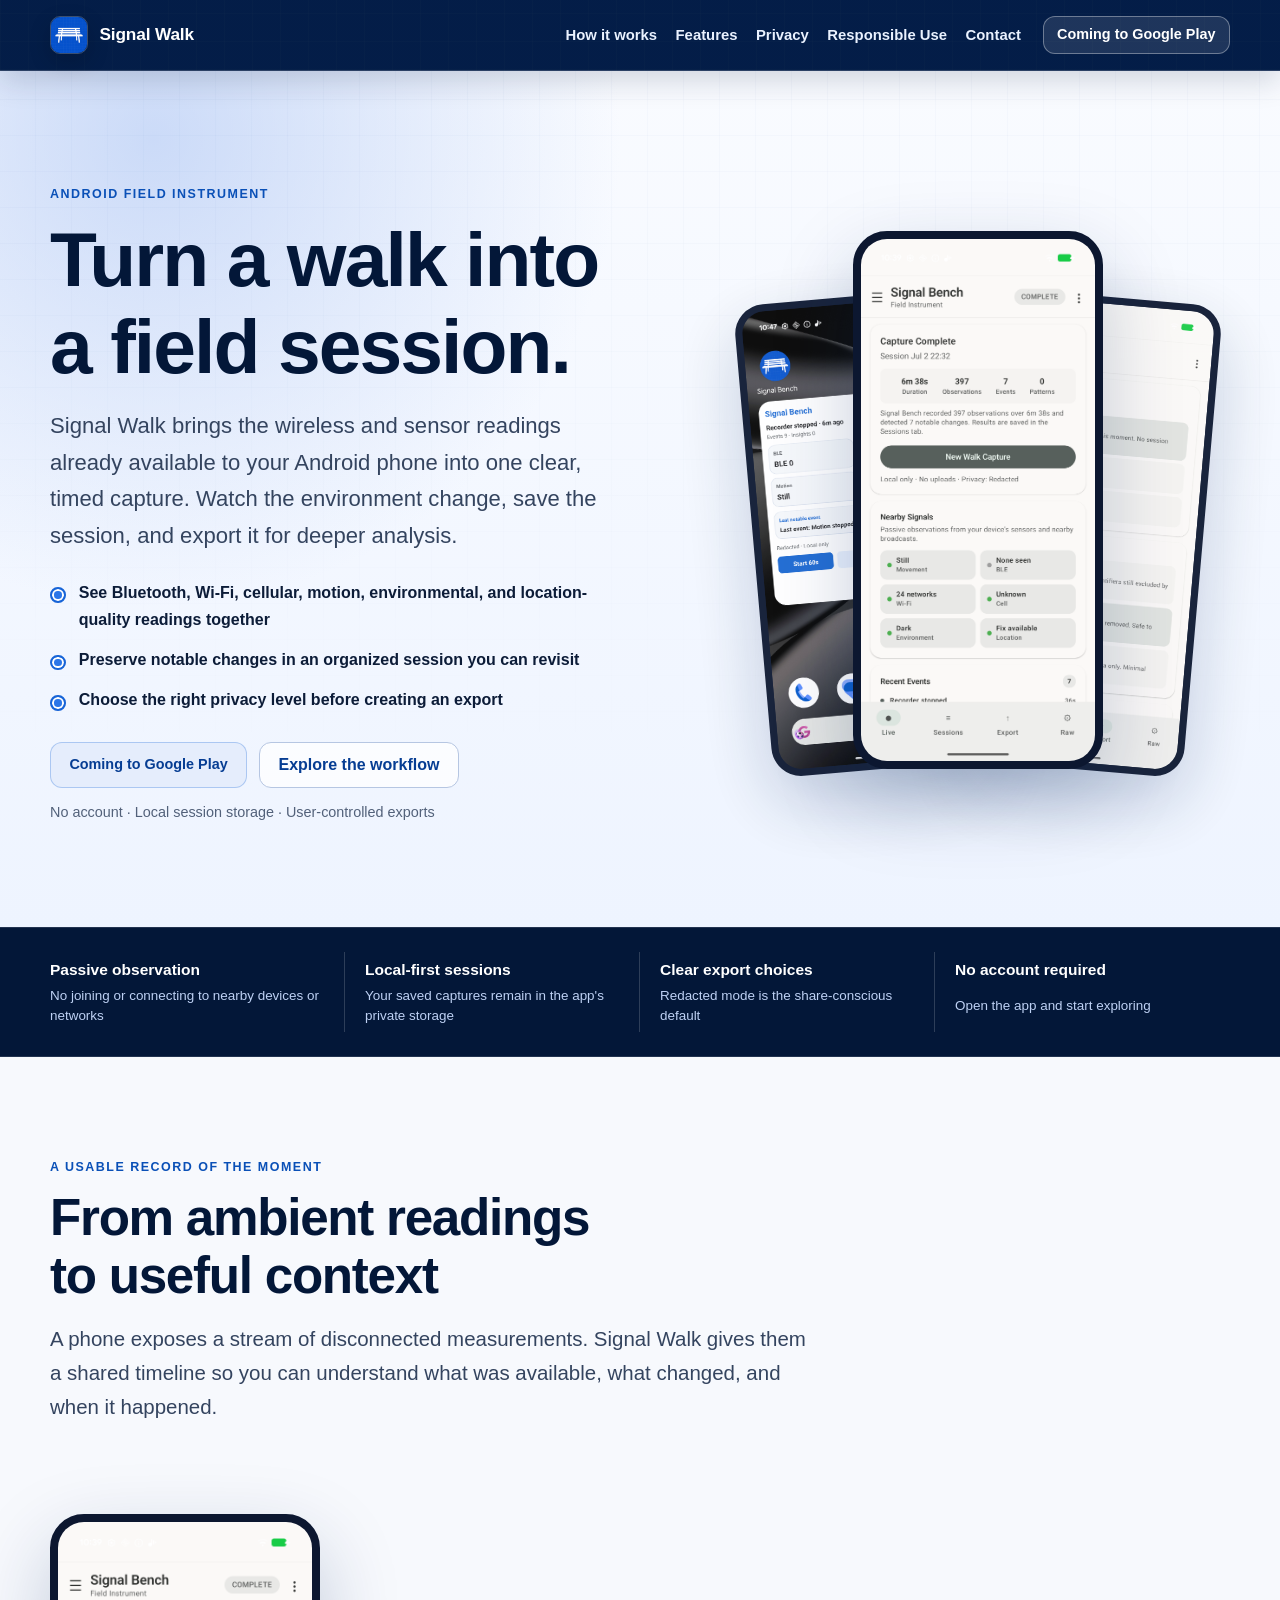
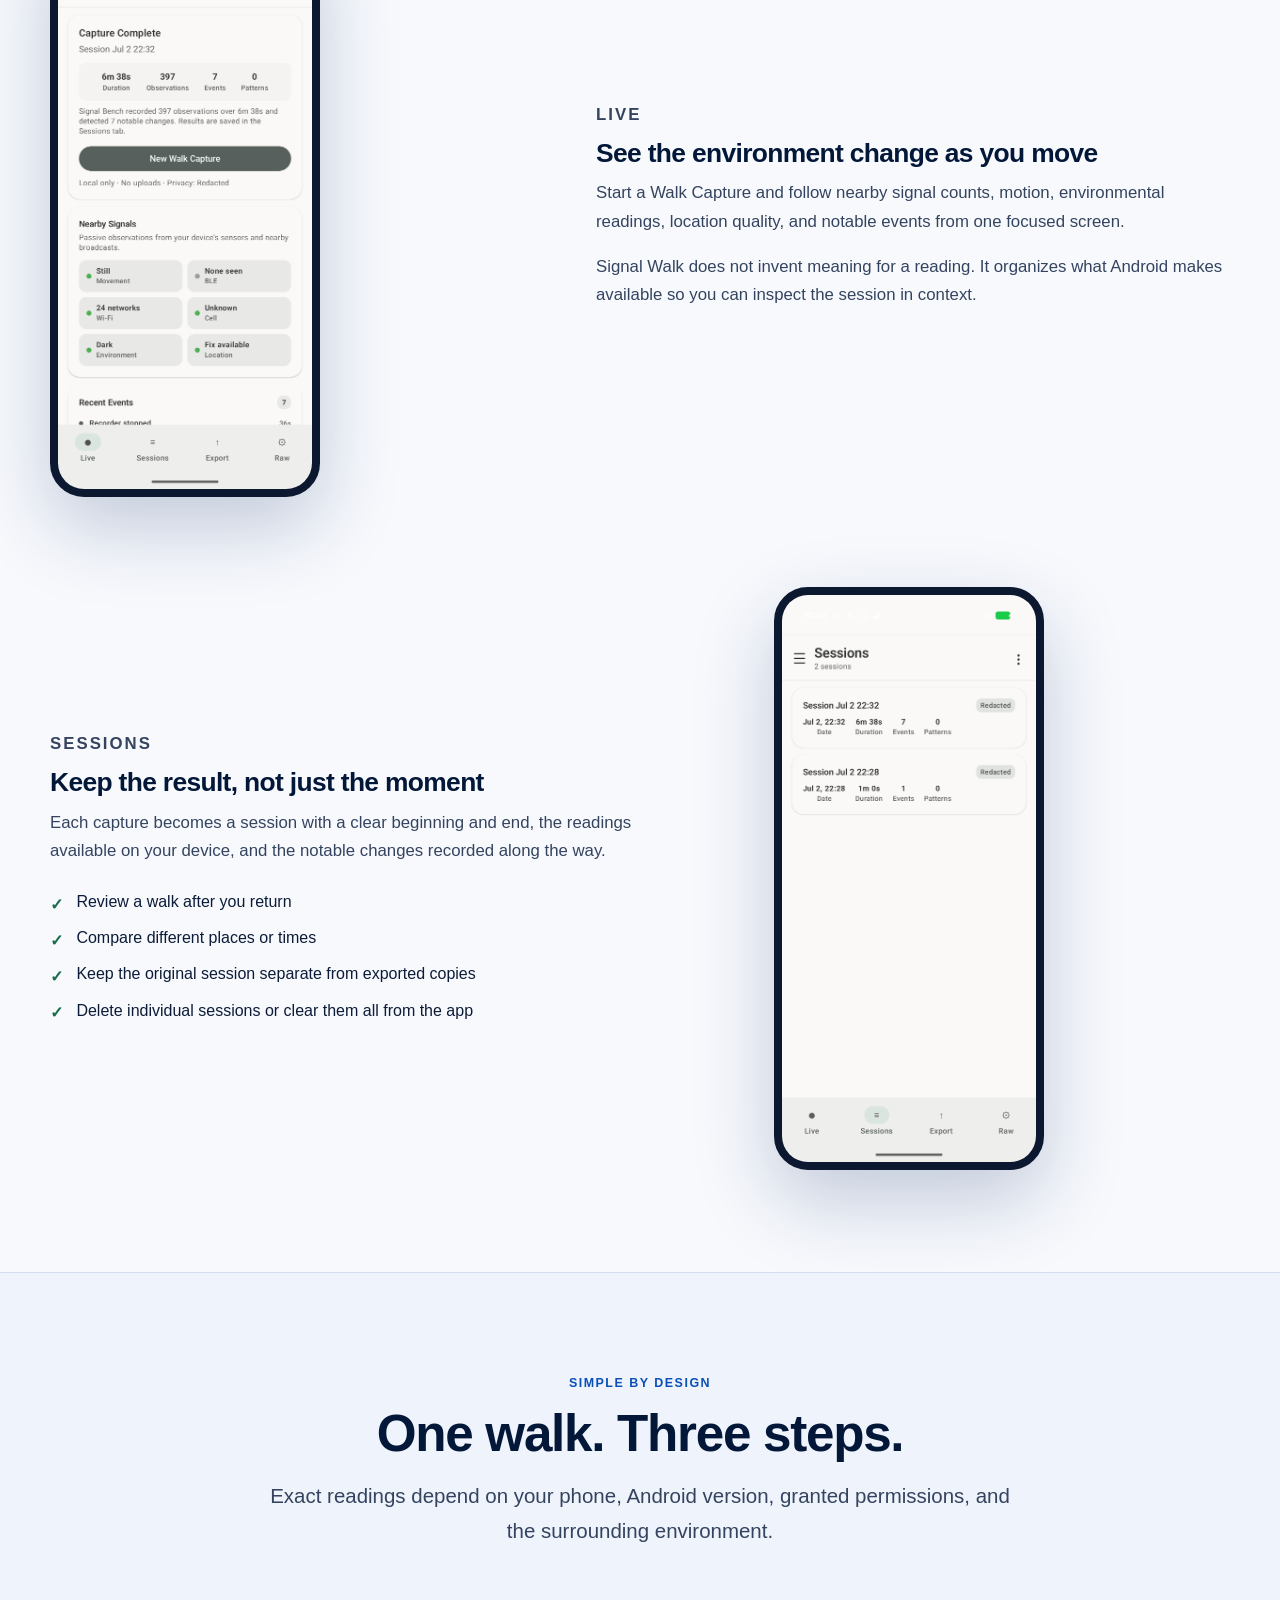
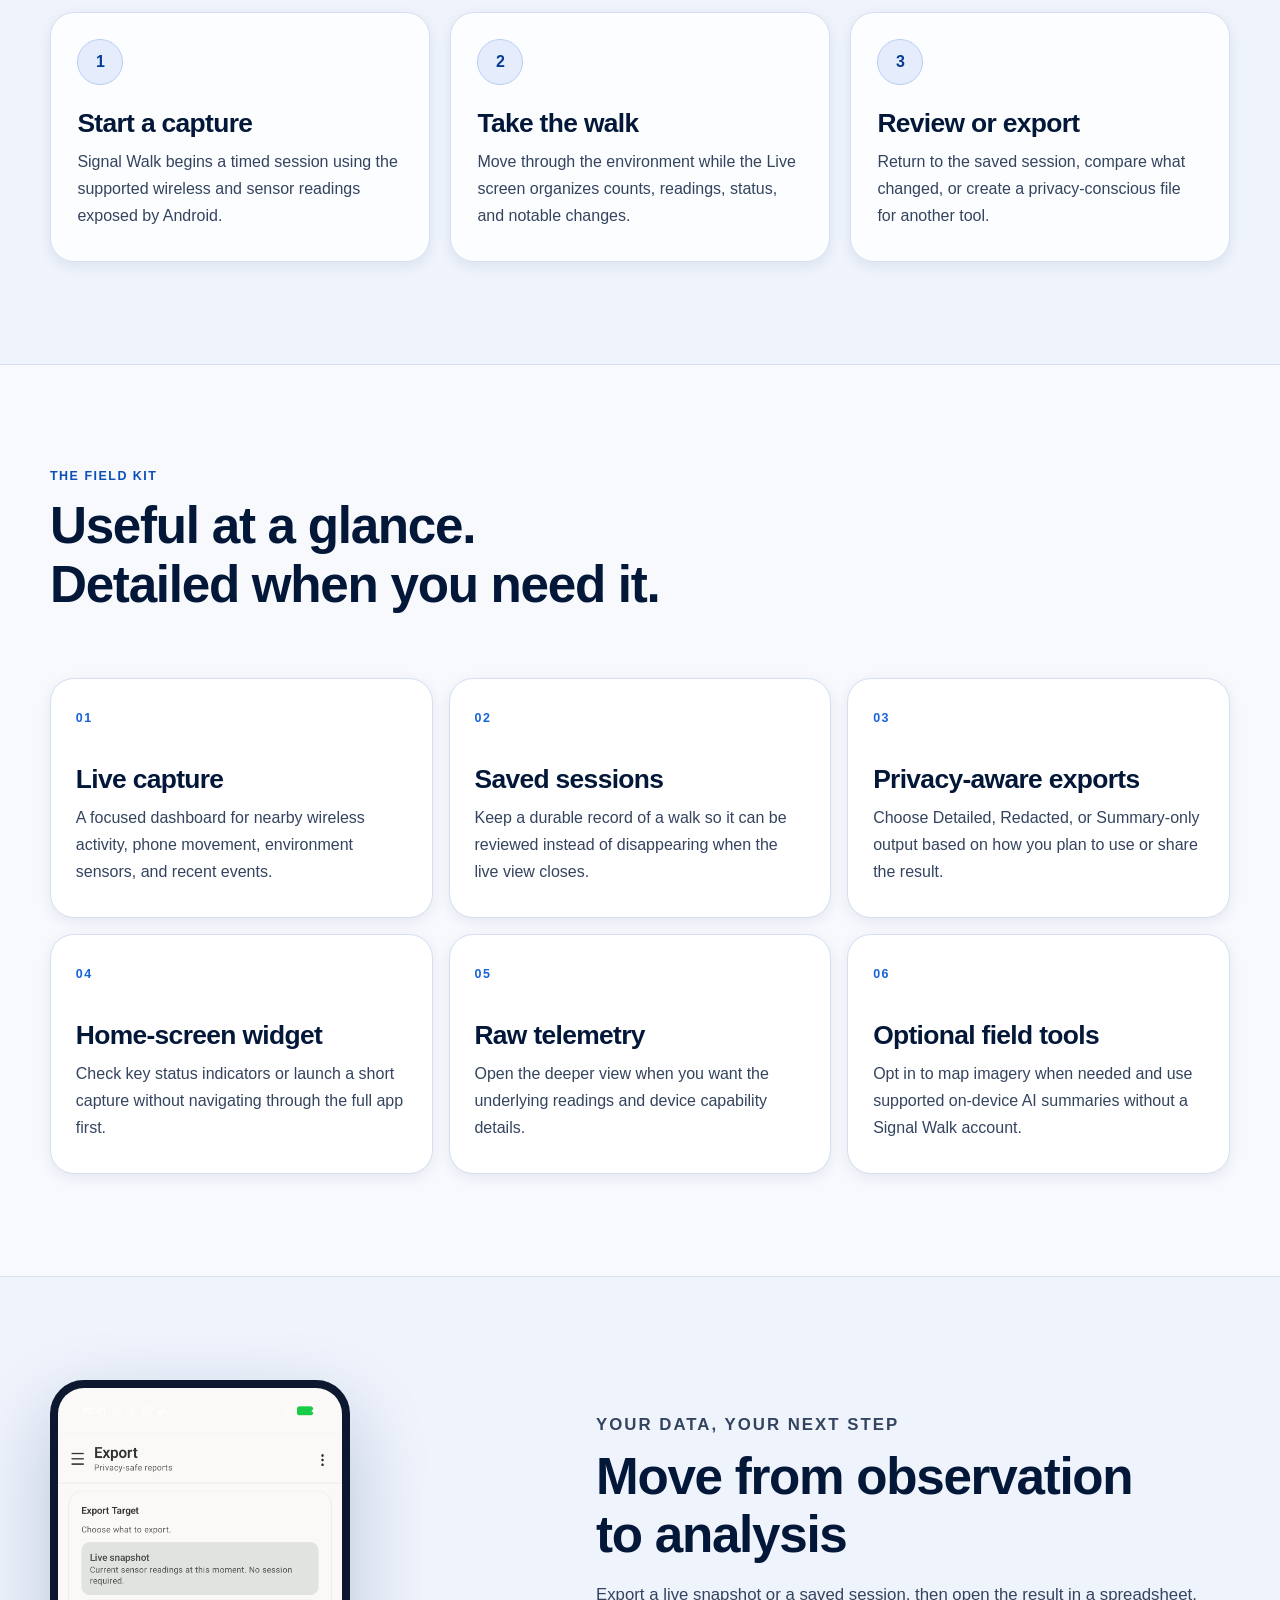
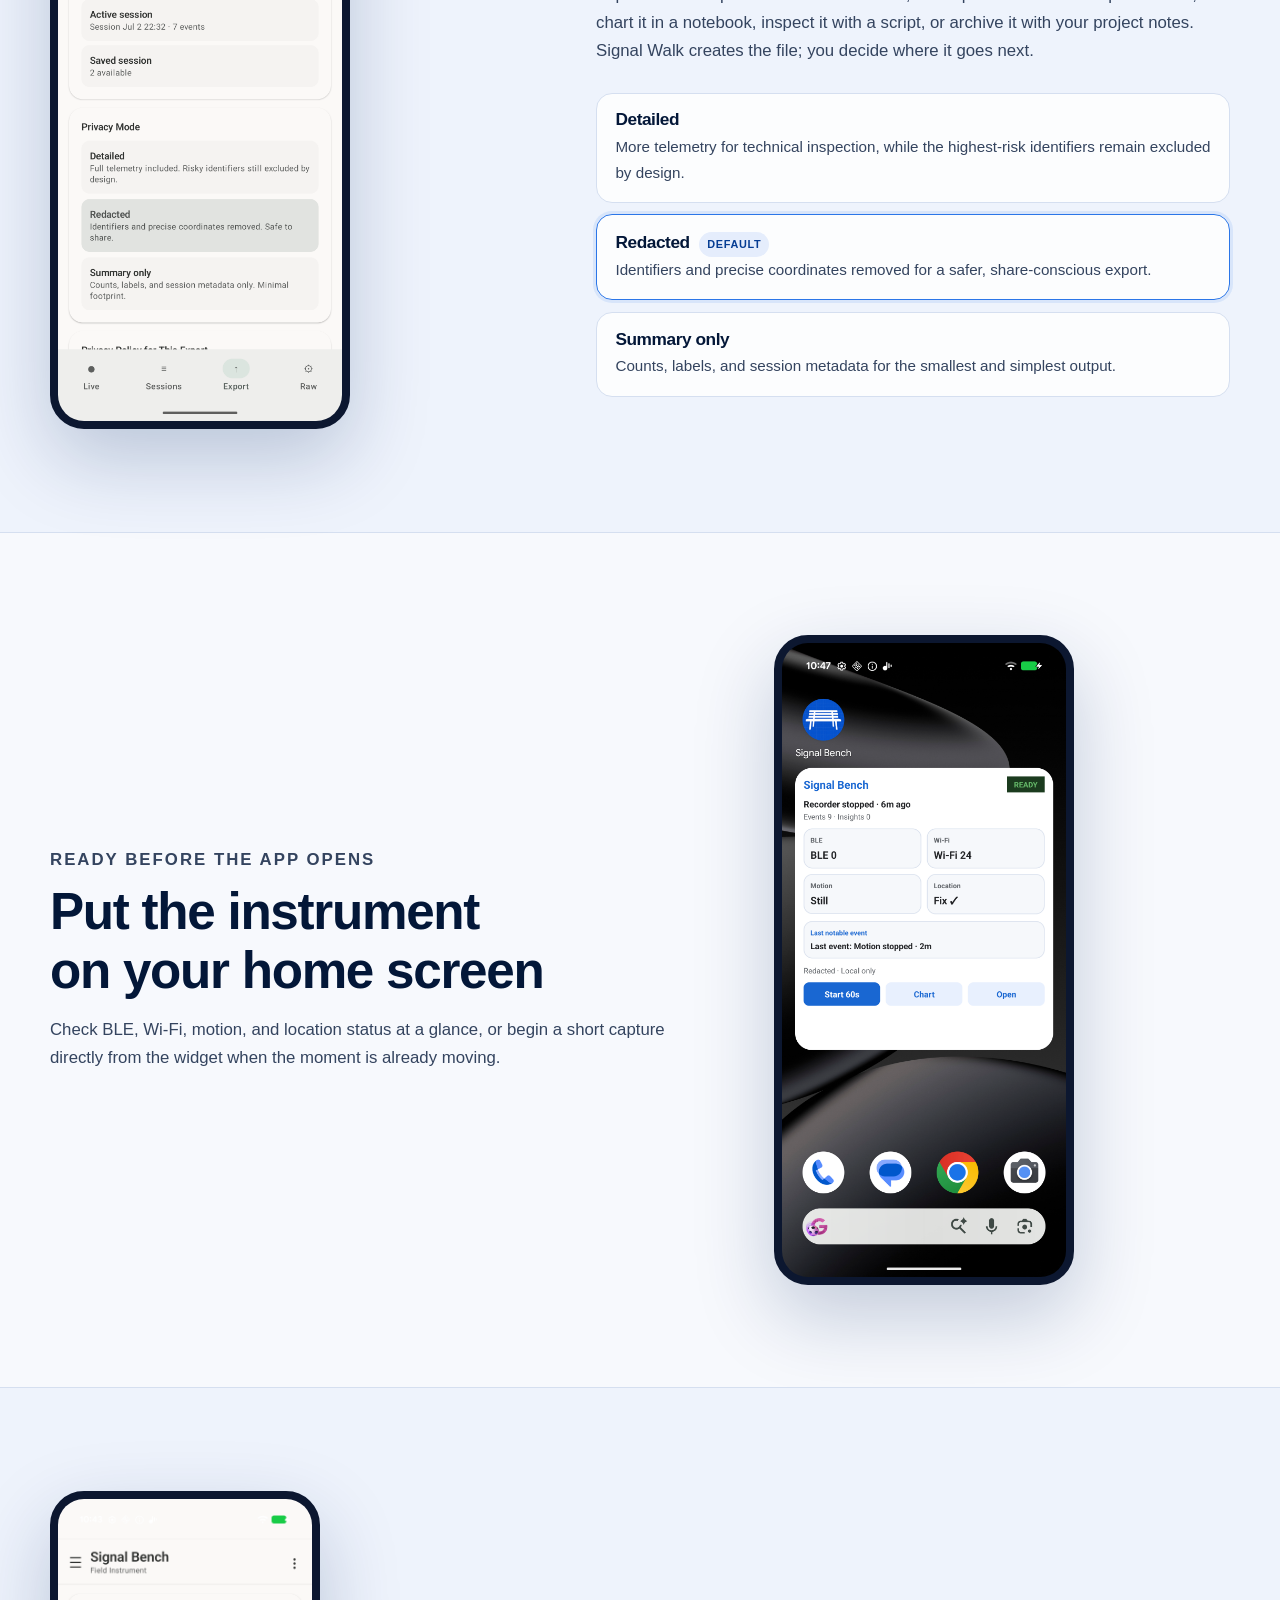
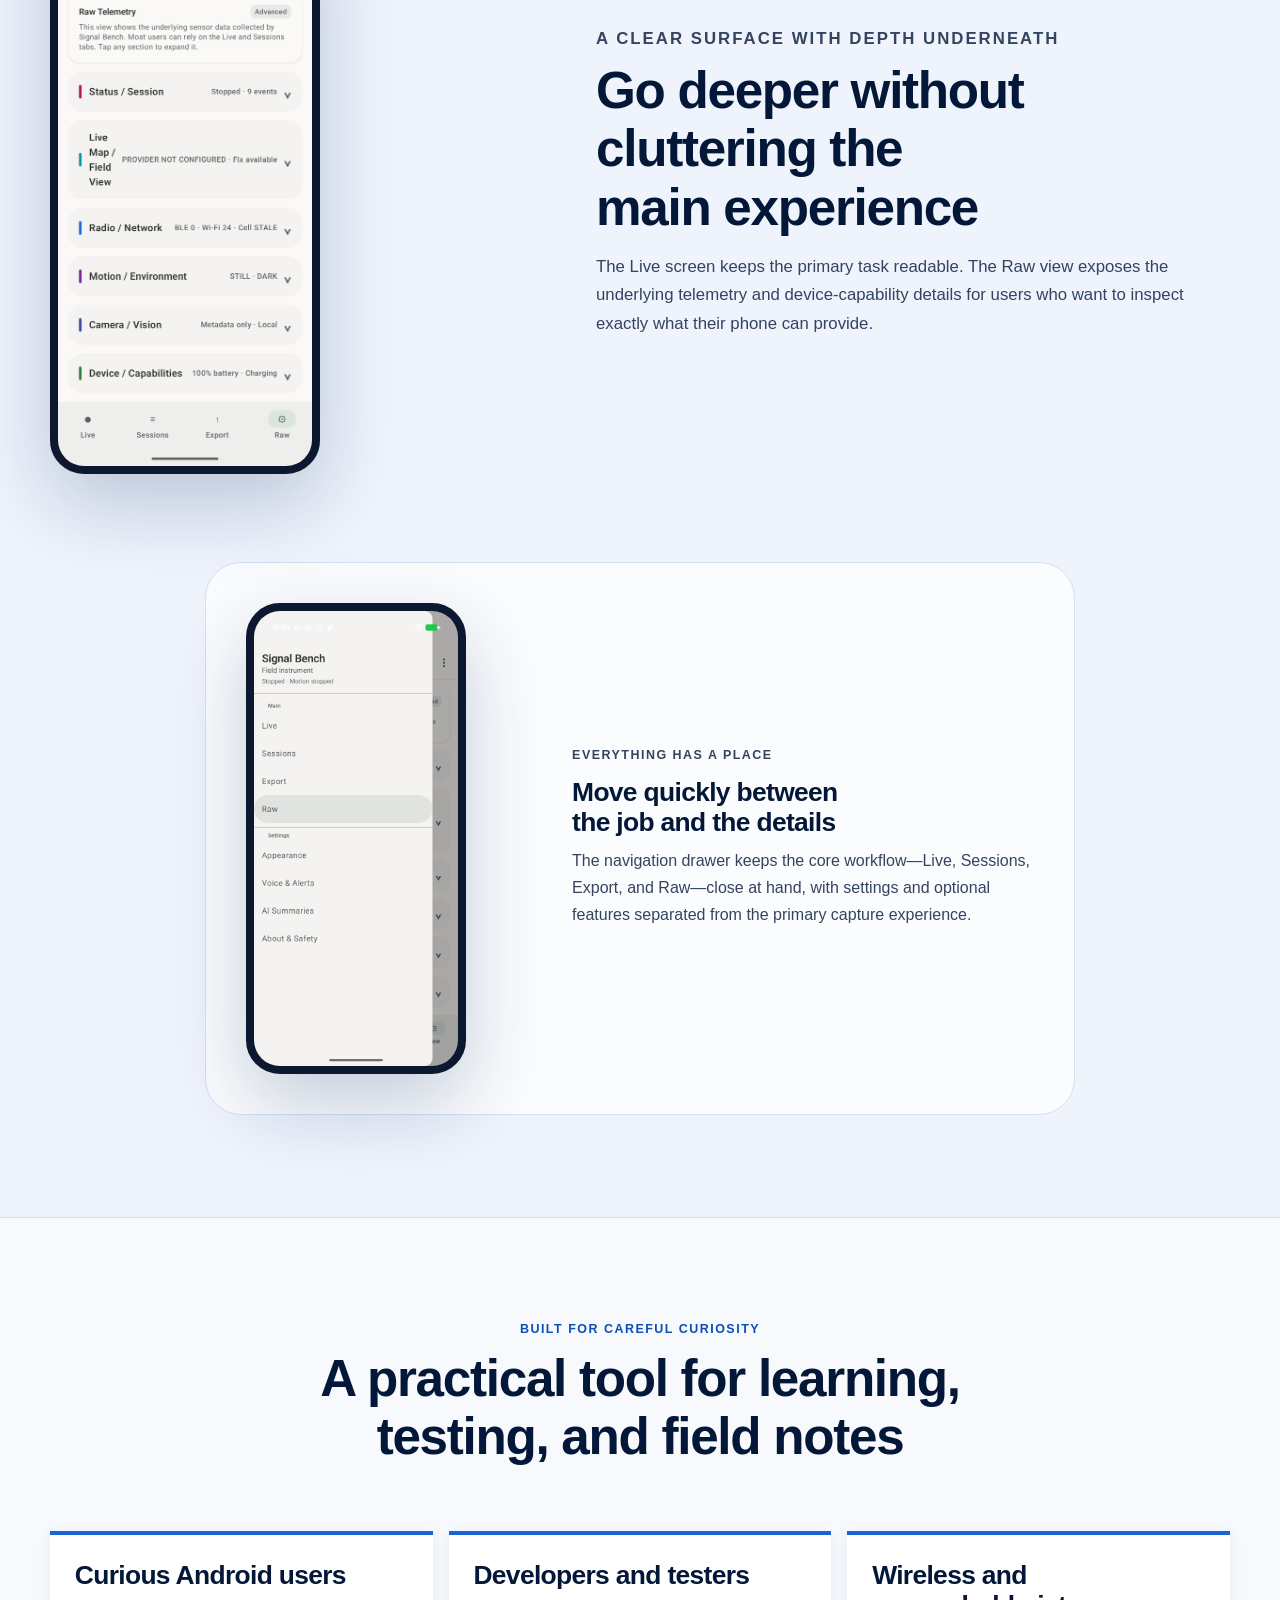
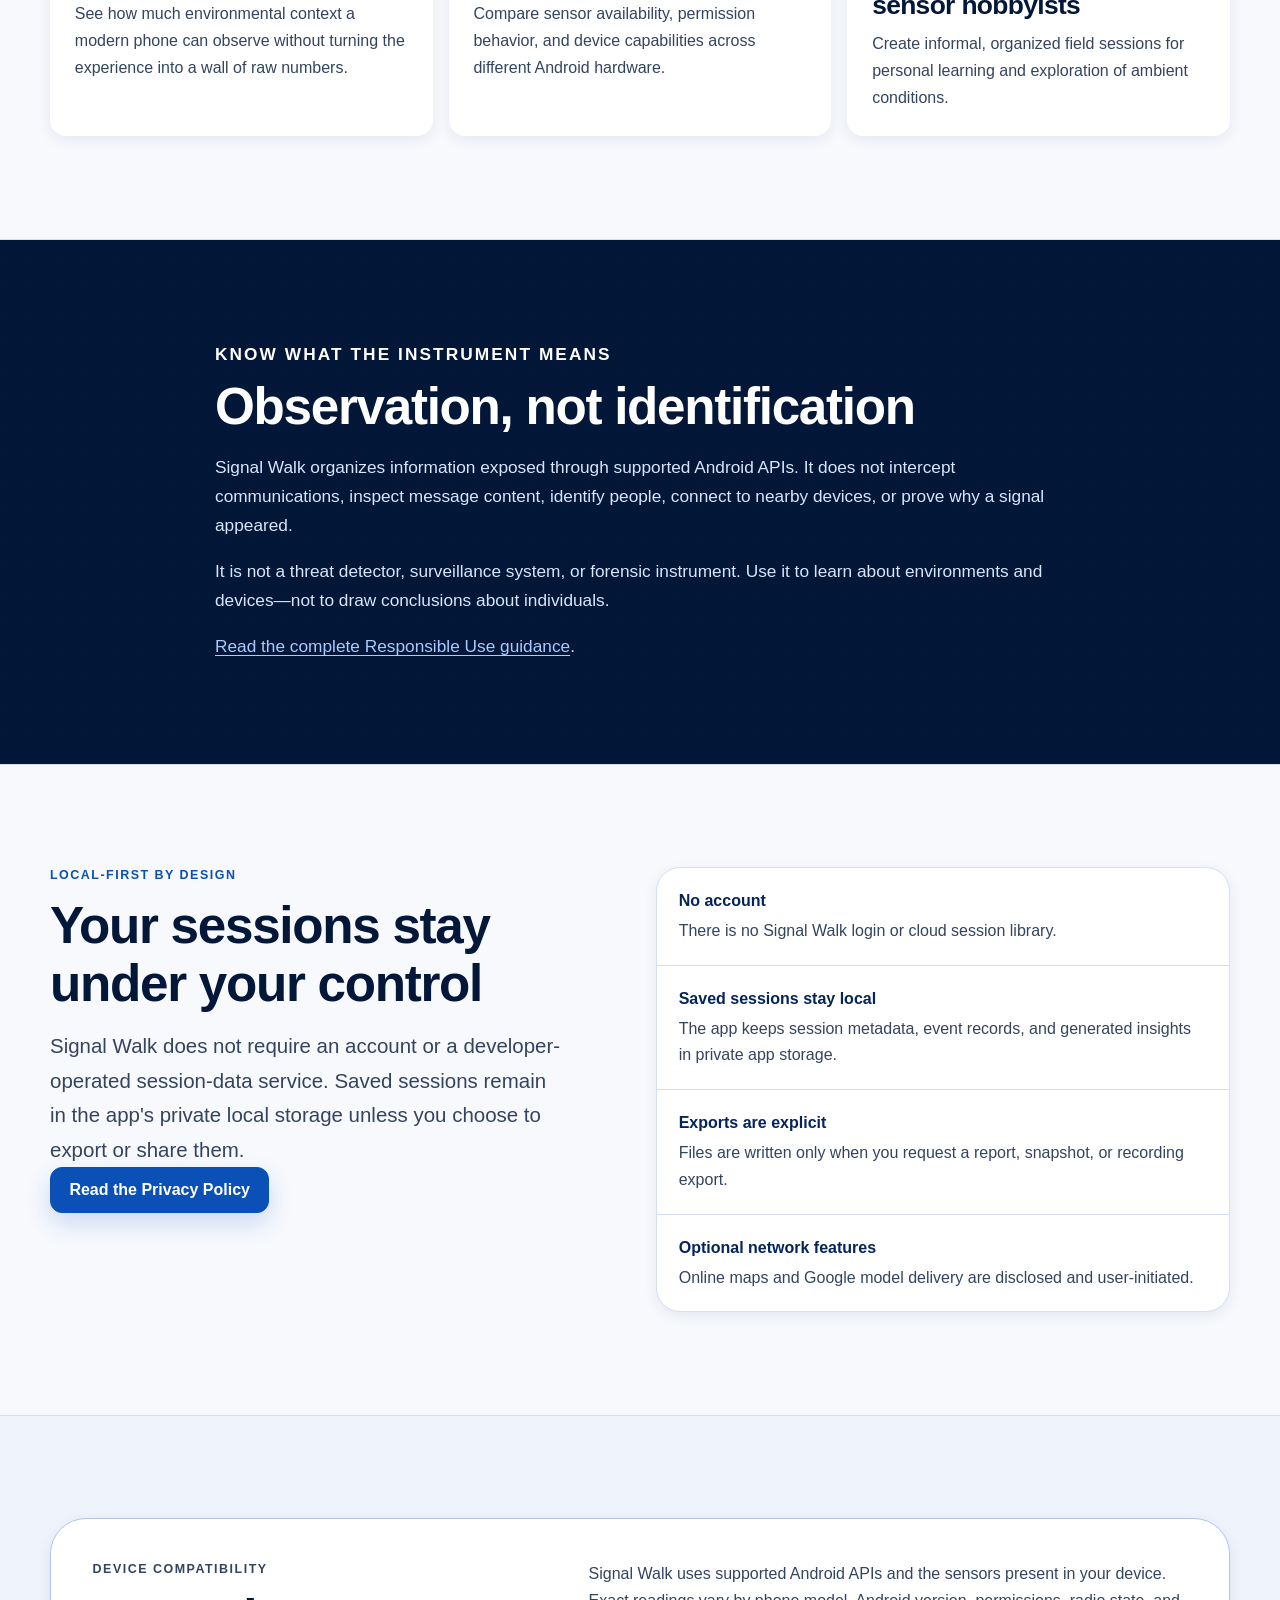
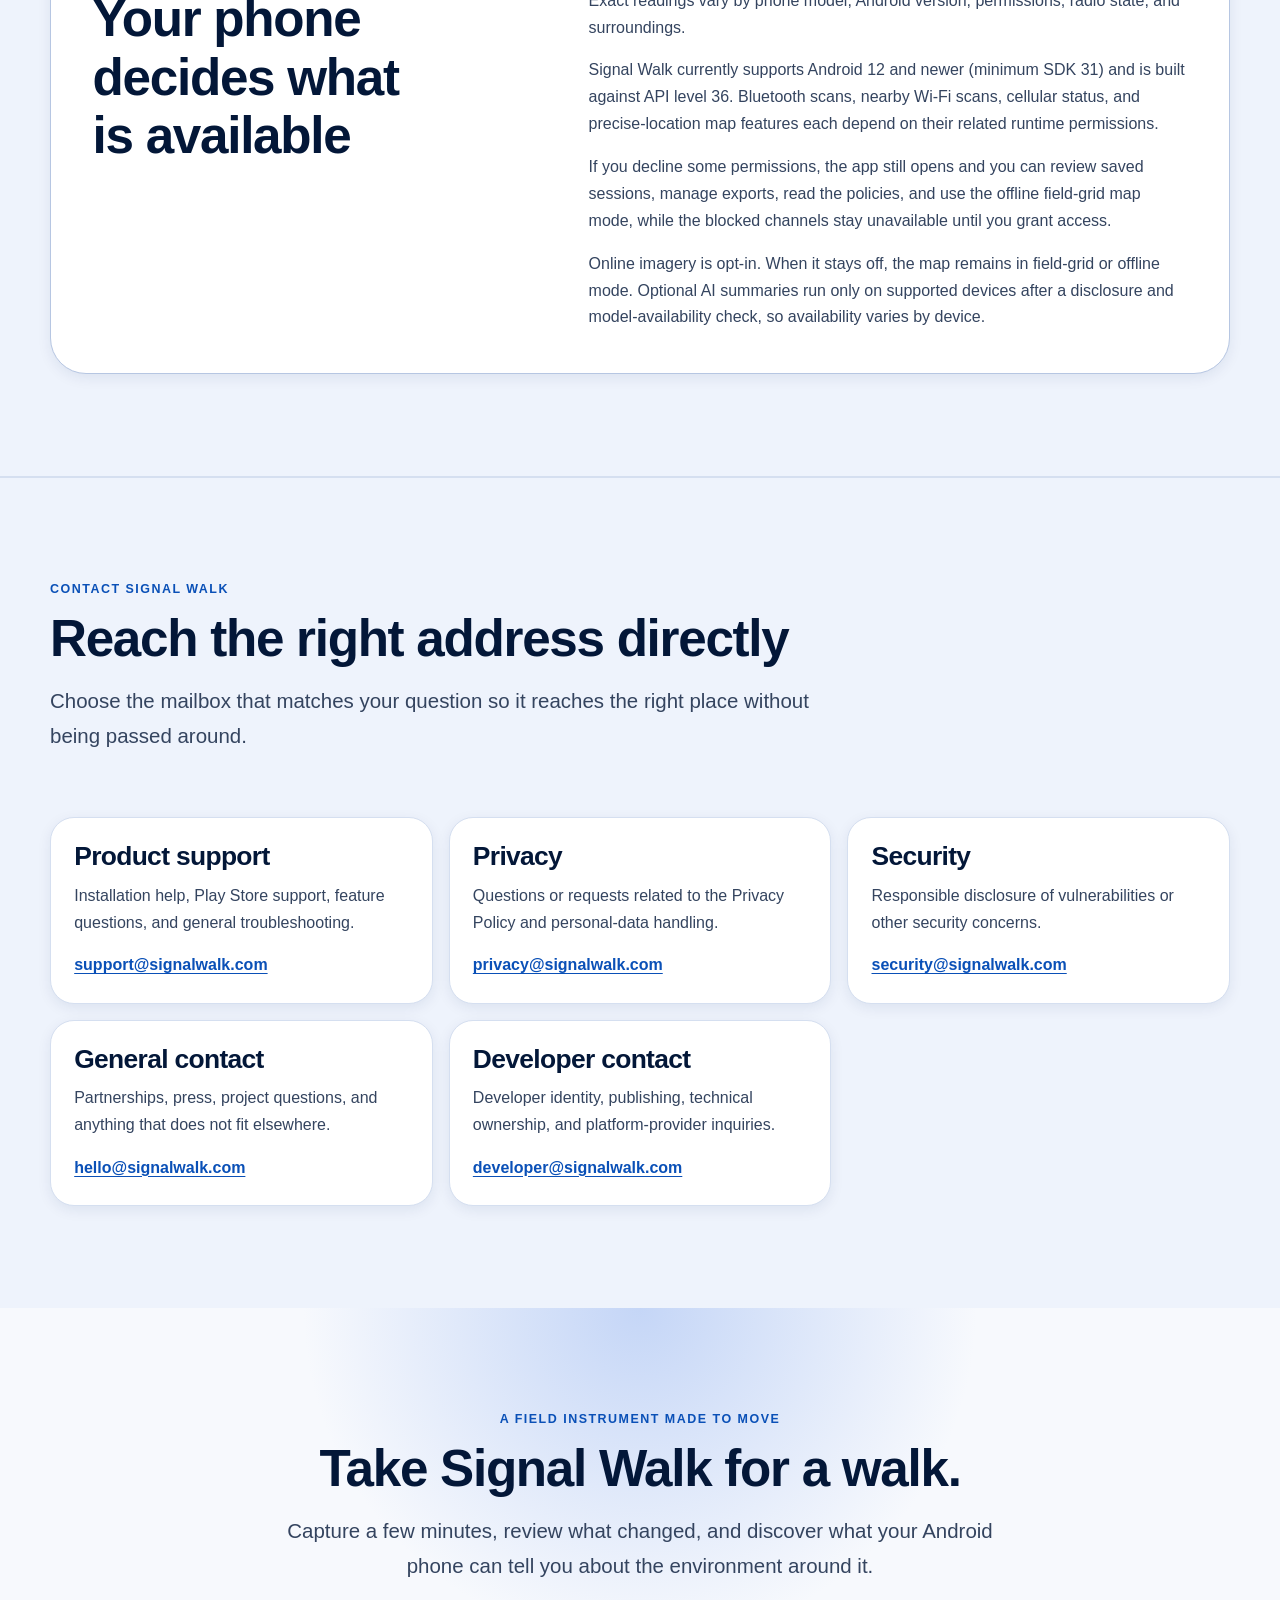
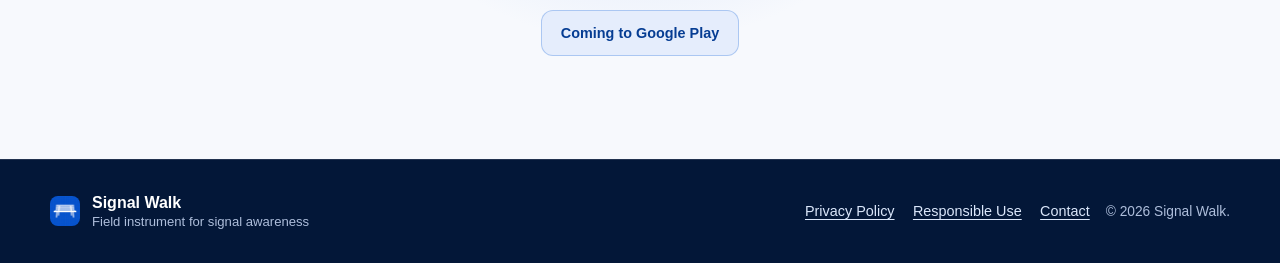
==== commit 26161ff1: "Finalize public site launch readiness" ====
--- a/index.html
+++ b/index.html
@@ -5,7 +5,7 @@
   <meta name="viewport" content="width=device-width, initial-scale=1.0">
   <title>Signal Walk — Turn Android sensor readings into field sessions</title>
   <meta name="description" content="Take Signal Walk for a walk. Capture nearby wireless and sensor observations, review organized field sessions, and export privacy-conscious data from your Android phone.">
-  <link rel="canonical" href="https://sig-int-wad.github.io/signalwalkpublic/">
+  <link rel="canonical" href="https://signalwalk.com/">
   <meta name="theme-color" content="#063d93">
   <link rel="icon" type="image/png" href="icon-512.png">
   <link rel="apple-touch-icon" href="icon-512.png">
@@ -13,16 +13,16 @@
 
   <meta property="og:type" content="website">
   <meta property="og:site_name" content="Signal Walk">
-  <meta property="og:url" content="https://sig-int-wad.github.io/signalwalkpublic/">
+  <meta property="og:url" content="https://signalwalk.com/">
   <meta property="og:title" content="Signal Walk — Turn a walk into a field session">
   <meta property="og:description" content="Capture nearby wireless and sensor observations, review what changed, and export the result from your Android phone.">
-  <meta property="og:image" content="https://sig-int-wad.github.io/signalwalkpublic/feature-graphic.png">
+  <meta property="og:image" content="https://signalwalk.com/feature-graphic.png">
   <meta property="og:image:width" content="1024">
   <meta property="og:image:height" content="500">
   <meta name="twitter:card" content="summary_large_image">
   <meta name="twitter:title" content="Signal Walk — Turn a walk into a field session">
   <meta name="twitter:description" content="Capture nearby wireless and sensor observations, review what changed, and export the result from your Android phone.">
-  <meta name="twitter:image" content="https://sig-int-wad.github.io/signalwalkpublic/feature-graphic.png">
+  <meta name="twitter:image" content="https://signalwalk.com/feature-graphic.png">
 
   <script type="application/ld+json">
   {
@@ -32,8 +32,8 @@
     "description": "Signal Walk is an Android field instrument that organizes nearby wireless and sensor observations into sessions you can review, compare, and export.",
     "applicationCategory": "UtilitiesApplication",
     "operatingSystem": "Android",
-    "url": "https://sig-int-wad.github.io/signalwalkpublic/",
-    "image": "https://sig-int-wad.github.io/signalwalkpublic/feature-graphic.png",
+    "url": "https://signalwalk.com/",
+    "image": "https://signalwalk.com/feature-graphic.png",
     "author": {
       "@type": "Organization",
       "name": "Signal Walk",
@@ -66,7 +66,7 @@
 <header class="site-header">
   <div class="header-inner">
     <a class="brand" href="./" aria-label="Signal Walk home">
-      <img class="mark" src="icon-512.png" alt="">
+      <img class="mark" src="icon-512.png" alt="" aria-hidden="true">
       <span class="site-name">Signal Walk</span>
     </a>
     <button class="nav-toggle" type="button" aria-expanded="false" aria-controls="site-nav" aria-label="Toggle navigation menu">
@@ -110,7 +110,6 @@
       </div>
 
       <div class="hero-art" aria-label="Signal Walk app previews">
-        <!-- SCREENSHOT TODO: Replace all screenshots with current Signal Walk builds before launch. -->
         <div class="device-frame tertiary" aria-hidden="true">
           <img src="screenshots/export.png" alt="" width="480" height="1071" loading="lazy">
         </div>
@@ -146,9 +145,9 @@
       <div class="feature-row">
         <div class="feature-art">
           <button class="thumb-button" type="button" data-lightbox-src="screenshots/live.png" data-lightbox-alt="Signal Walk Live screen showing a walk capture and recent events" data-lightbox-caption="Live — nearby signals, motion, sensor status, and notable changes update in one view.">
-            <div class="device-frame">
+            <span class="device-frame">
               <img src="screenshots/live.png" alt="Signal Walk Live screen showing a walk capture and recent events" width="480" height="1071" loading="lazy">
-            </div>
+            </span>
           </button>
         </div>
         <div class="feature-copy">
@@ -162,9 +161,9 @@
       <div class="feature-row reverse">
         <div class="feature-art">
           <button class="thumb-button" type="button" data-lightbox-src="screenshots/sessions.png" data-lightbox-alt="Signal Walk Sessions screen listing saved captures" data-lightbox-caption="Sessions — return to saved captures with their duration, event count, and privacy mode intact.">
-            <div class="device-frame">
+            <span class="device-frame">
               <img src="screenshots/sessions.png" alt="Signal Walk Sessions screen listing saved captures with duration, events, and privacy mode" width="480" height="1071" loading="lazy">
-            </div>
+            </span>
           </button>
         </div>
         <div class="feature-copy">
@@ -257,9 +256,9 @@
       <div class="feature-row">
         <div class="feature-art large">
           <button class="thumb-button" type="button" data-lightbox-src="screenshots/export.png" data-lightbox-alt="Signal Walk Export screen showing export targets and privacy modes" data-lightbox-caption="Export — select a target and privacy mode before Signal Walk writes a file.">
-            <div class="device-frame">
+            <span class="device-frame">
               <img src="screenshots/export.png" alt="Signal Walk Export screen showing Detailed, Redacted, and Summary-only privacy modes" width="480" height="1071" loading="lazy">
-            </div>
+            </span>
           </button>
         </div>
         <div class="feature-copy">
@@ -291,9 +290,9 @@
       <div class="feature-row reverse">
         <div class="feature-art large">
           <button class="thumb-button" type="button" data-lightbox-src="screenshots/widget.png" data-lightbox-alt="Signal Walk home-screen widget showing status and capture actions" data-lightbox-caption="Widget — check key status and start a short capture from the Android home screen.">
-            <div class="device-frame">
+            <span class="device-frame">
               <img src="screenshots/widget.png" alt="Signal Walk home-screen widget showing BLE, Wi-Fi, motion, and location status" width="480" height="1071" loading="lazy">
-            </div>
+            </span>
           </button>
         </div>
         <div class="feature-copy">
@@ -310,9 +309,9 @@
       <div class="feature-row">
         <div class="feature-art">
           <button class="thumb-button" type="button" data-lightbox-src="screenshots/raw.png" data-lightbox-alt="Signal Walk Raw telemetry screen with expandable sensor sections" data-lightbox-caption="Raw — inspect the underlying status, radio, motion, environment, map, and device-capability details.">
-            <div class="device-frame">
+            <span class="device-frame">
               <img src="screenshots/raw.png" alt="Signal Walk Raw telemetry screen with expandable status, map, radio, motion, and device sections" width="480" height="1071" loading="lazy">
-            </div>
+            </span>
           </button>
         </div>
         <div class="feature-copy">
@@ -324,9 +323,9 @@
 
       <div class="more-screens">
         <button class="thumb-button" type="button" data-lightbox-src="screenshots/navigation.png" data-lightbox-alt="Signal Walk navigation drawer" data-lightbox-caption="Navigation — move between Live, Sessions, Export, Raw, appearance, alerts, AI summaries, and app information.">
-          <div class="device-frame small">
+          <span class="device-frame small">
             <img src="screenshots/navigation.png" alt="Signal Walk navigation drawer with Live, Sessions, Export, Raw, Appearance, Voice and Alerts, AI Summaries, and About and Safety" width="480" height="1071" loading="lazy">
-          </div>
+          </span>
         </button>
         <div class="more-screens-copy">
           <p class="eyebrow">Everything has a place</p>
@@ -380,9 +379,9 @@
       </div>
       <ul class="privacy-list">
         <li><strong>No account</strong><span>There is no Signal Walk login or cloud session library.</span></li>
-        <li><strong>Explicit exports</strong><span>Files are created only when you request them.</span></li>
-        <li><strong>Redacted by default</strong><span>Identifiers and precise coordinates are omitted from the default export mode.</span></li>
-        <li><strong>Optional network features</strong><span>Map imagery and Google model delivery are disclosed and user-initiated.</span></li>
+        <li><strong>Saved sessions stay local</strong><span>The app keeps session metadata, event records, and generated insights in private app storage.</span></li>
+        <li><strong>Exports are explicit</strong><span>Files are written only when you request a report, snapshot, or recording export.</span></li>
+        <li><strong>Optional network features</strong><span>Online maps and Google model delivery are disclosed and user-initiated.</span></li>
       </ul>
     </div>
   </section>
@@ -395,7 +394,9 @@
       </div>
       <div>
         <p>Signal Walk uses supported Android APIs and the sensors present in your device. Exact readings vary by phone model, Android version, permissions, radio state, and surroundings.</p>
-        <p>Optional on-device AI summaries require compatible Google AICore hardware and software support. Online map imagery remains opt-in and can be avoided entirely.</p>
+        <p>Signal Walk currently supports Android 12 and newer (minimum SDK 31) and is built against API level 36. Bluetooth scans, nearby Wi-Fi scans, cellular status, and precise-location map features each depend on their related runtime permissions.</p>
+        <p>If you decline some permissions, the app still opens and you can review saved sessions, manage exports, read the policies, and use the offline field-grid map mode, while the blocked channels stay unavailable until you grant access.</p>
+        <p>Online imagery is opt-in. When it stays off, the map remains in field-grid or offline mode. Optional AI summaries run only on supported devices after a disclosure and model-availability check, so availability varies by device.</p>
       </div>
     </div>
   </section>
@@ -454,7 +455,7 @@
 <footer class="site-footer">
   <div class="footer-inner">
     <div class="footer-brand">
-      <img src="icon-512.png" alt="" width="30" height="30">
+      <img src="icon-512.png" alt="" aria-hidden="true" width="30" height="30">
       <div class="footer-brand-text">
         <strong>Signal Walk</strong>
         <span>Field instrument for signal awareness</span>
--- a/style.css
+++ b/style.css
@@ -607,13 +607,16 @@
 
 .thumb-button {
   display: block;
+  width: 100%;
   padding: 0;
   border: 0;
   background: transparent;
+  text-align: inherit;
   cursor: zoom-in;
 }
 
 .thumb-button .device-frame {
+  display: block;
   transition: transform 180ms ease, box-shadow 180ms ease;
 }
 
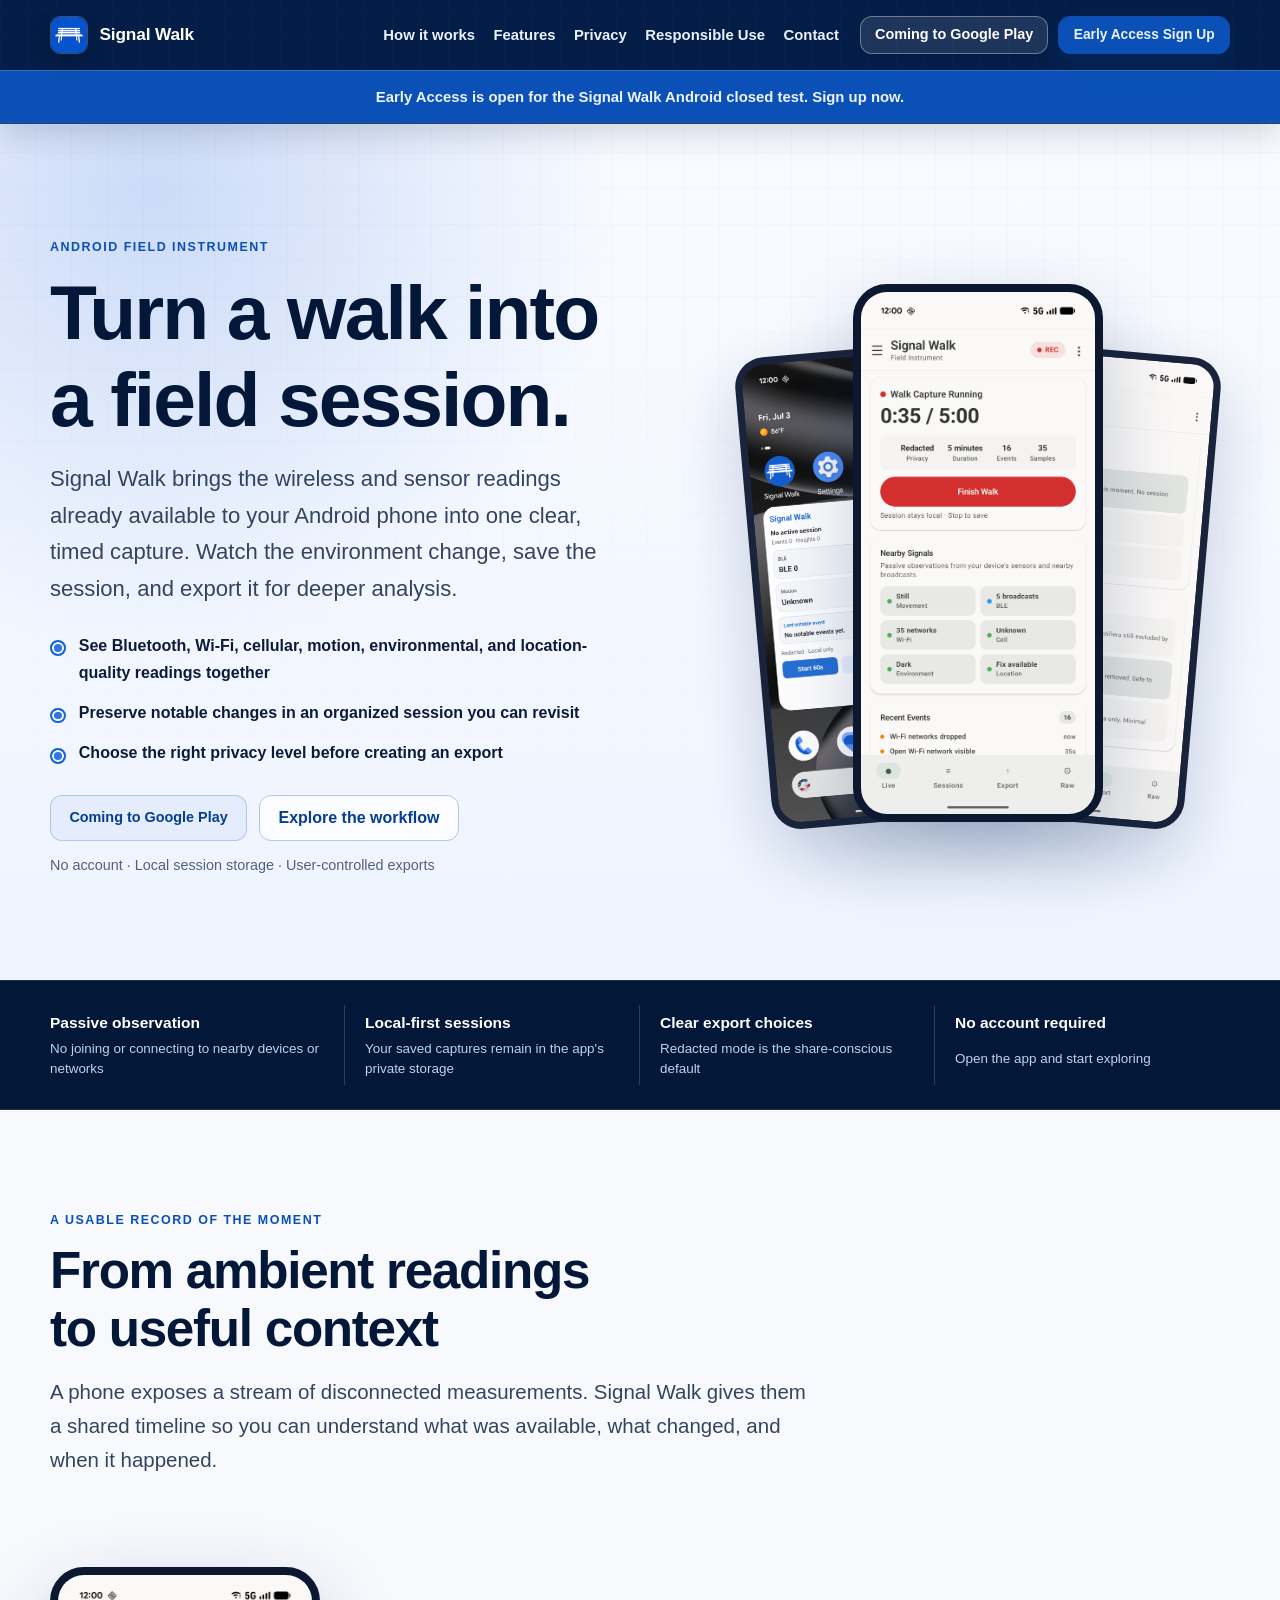
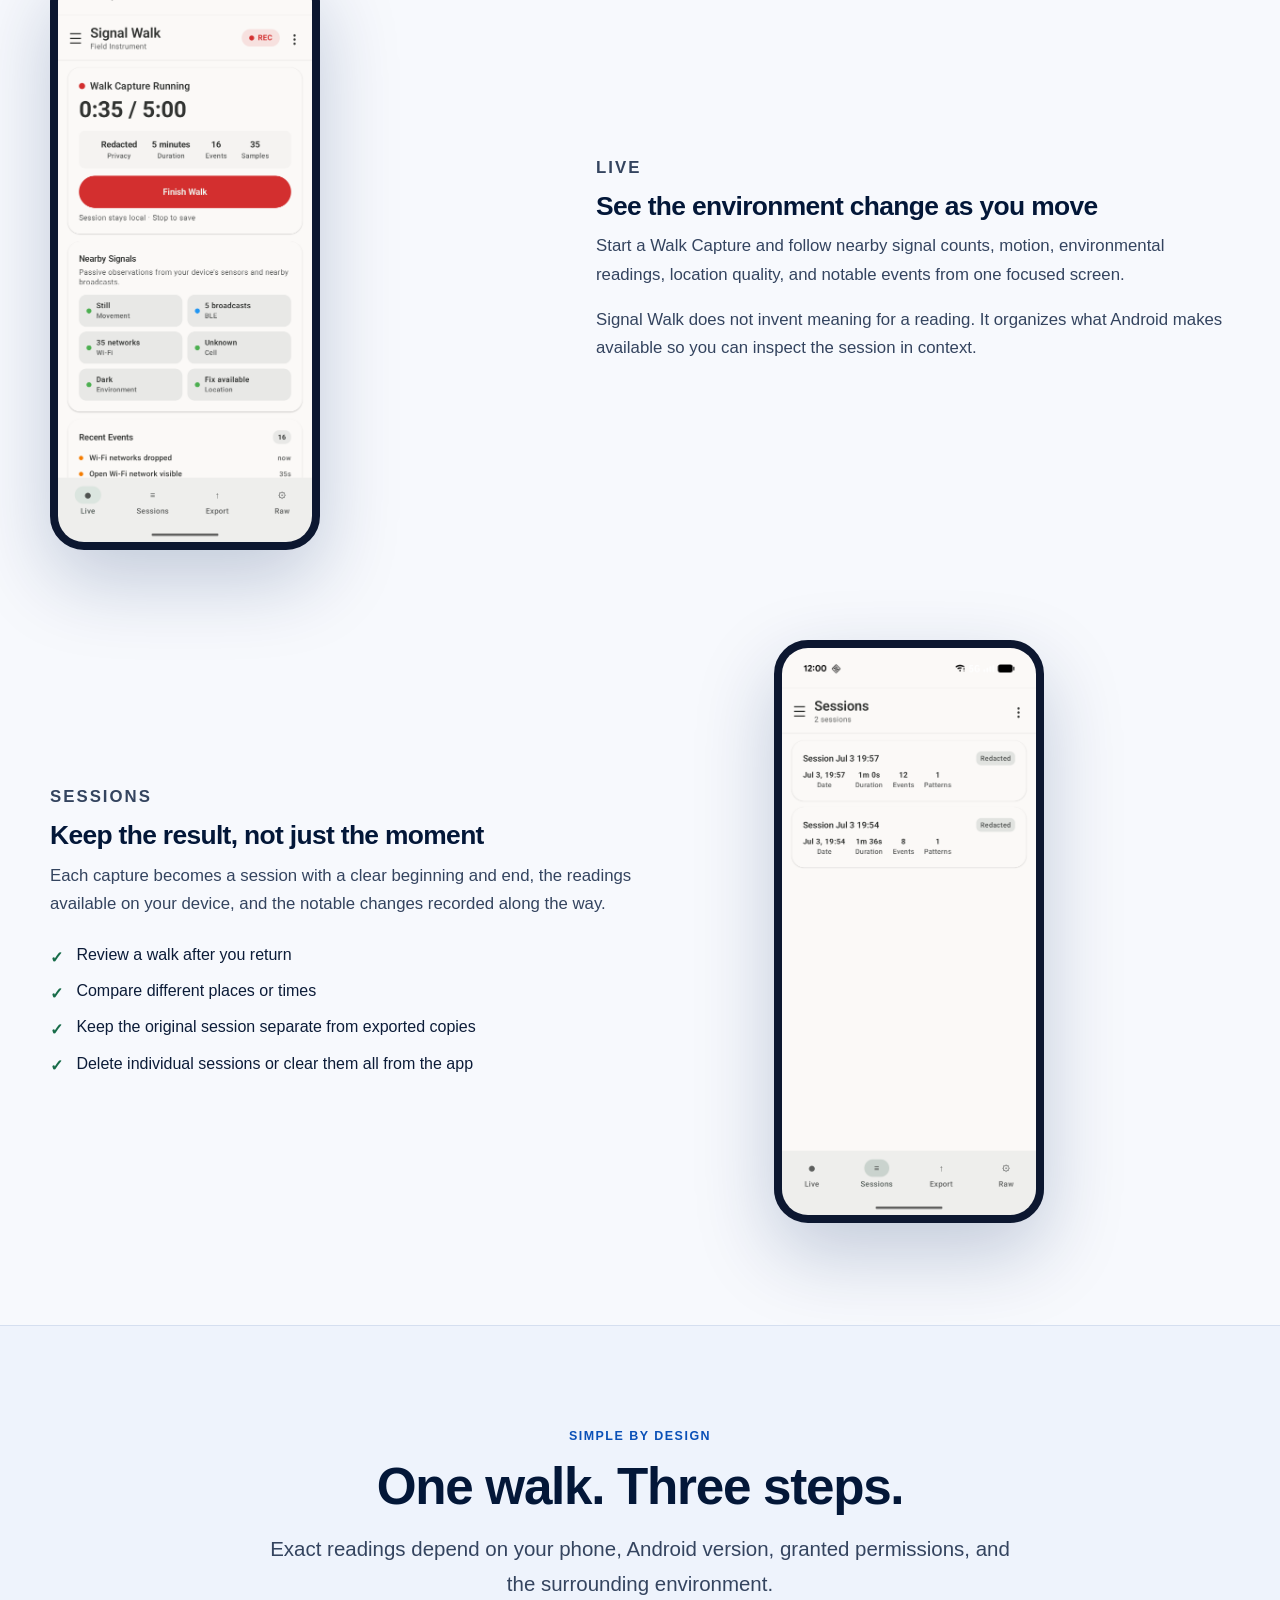
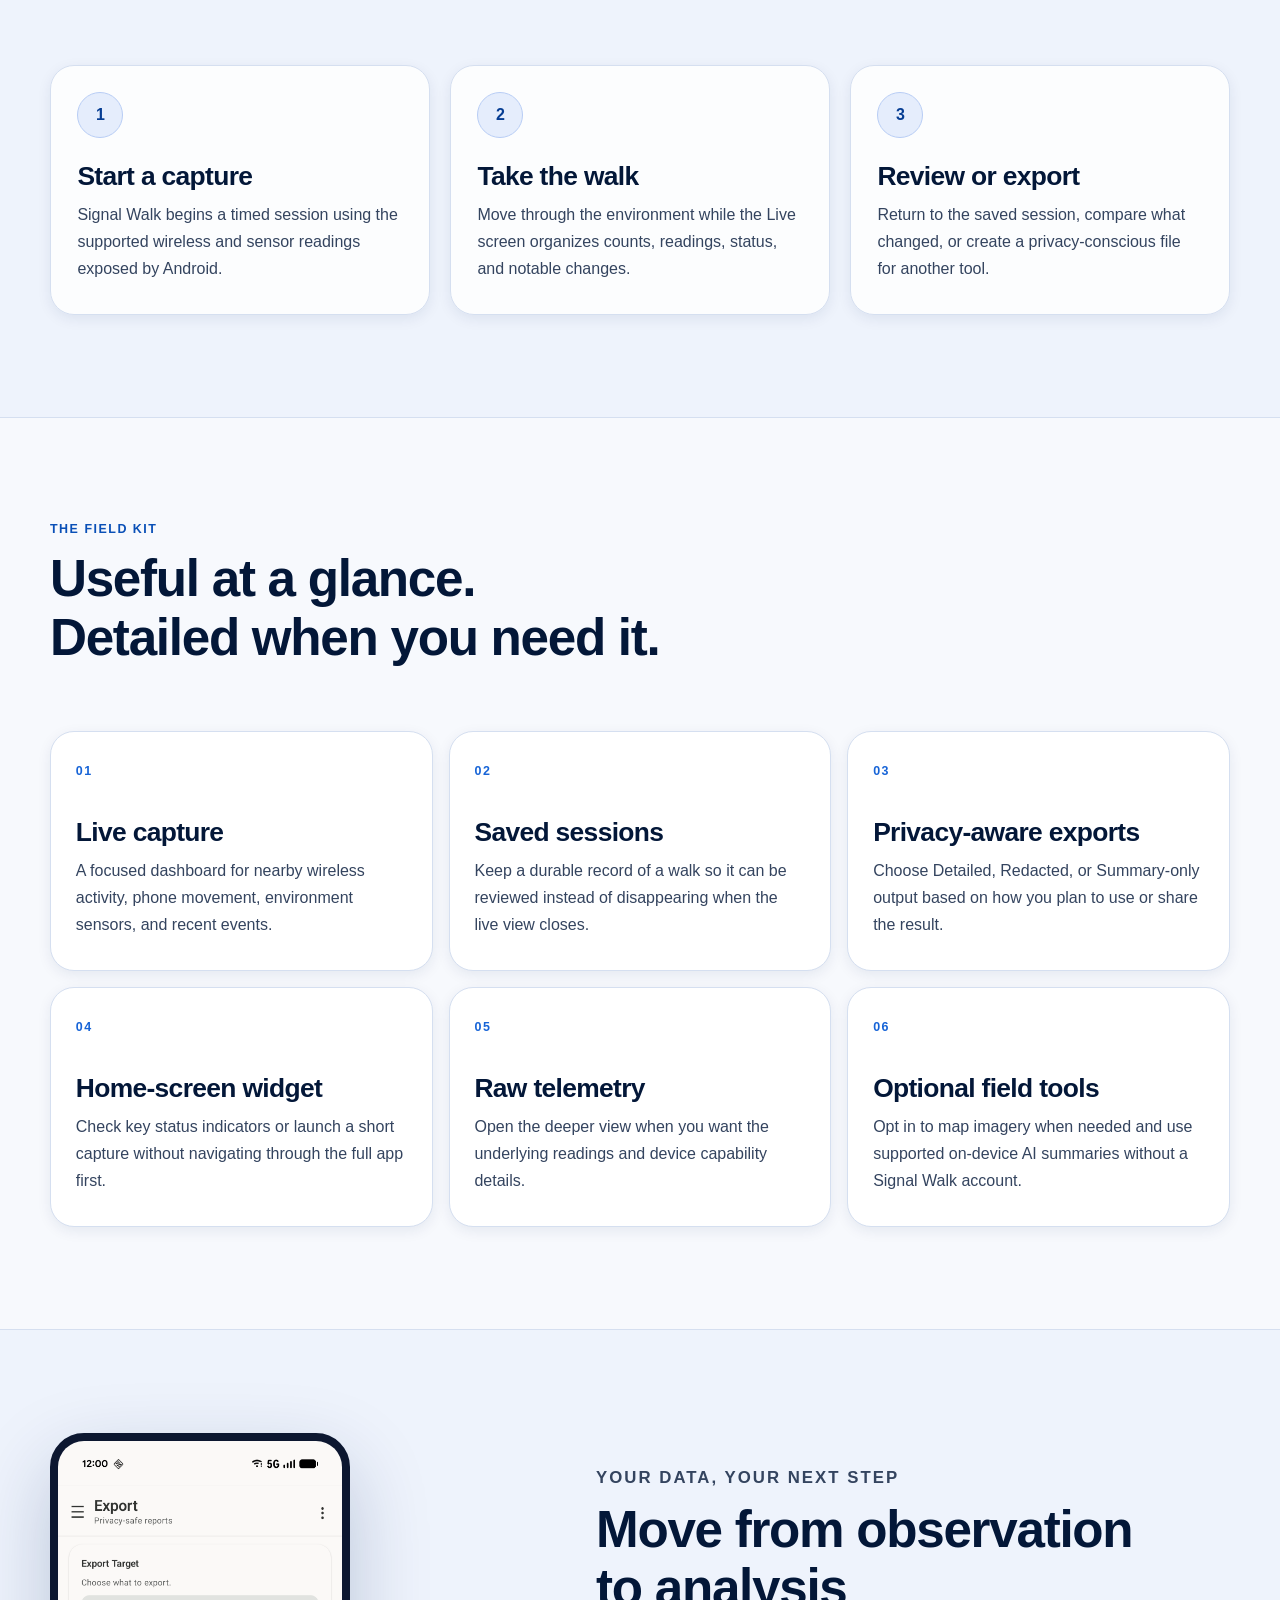
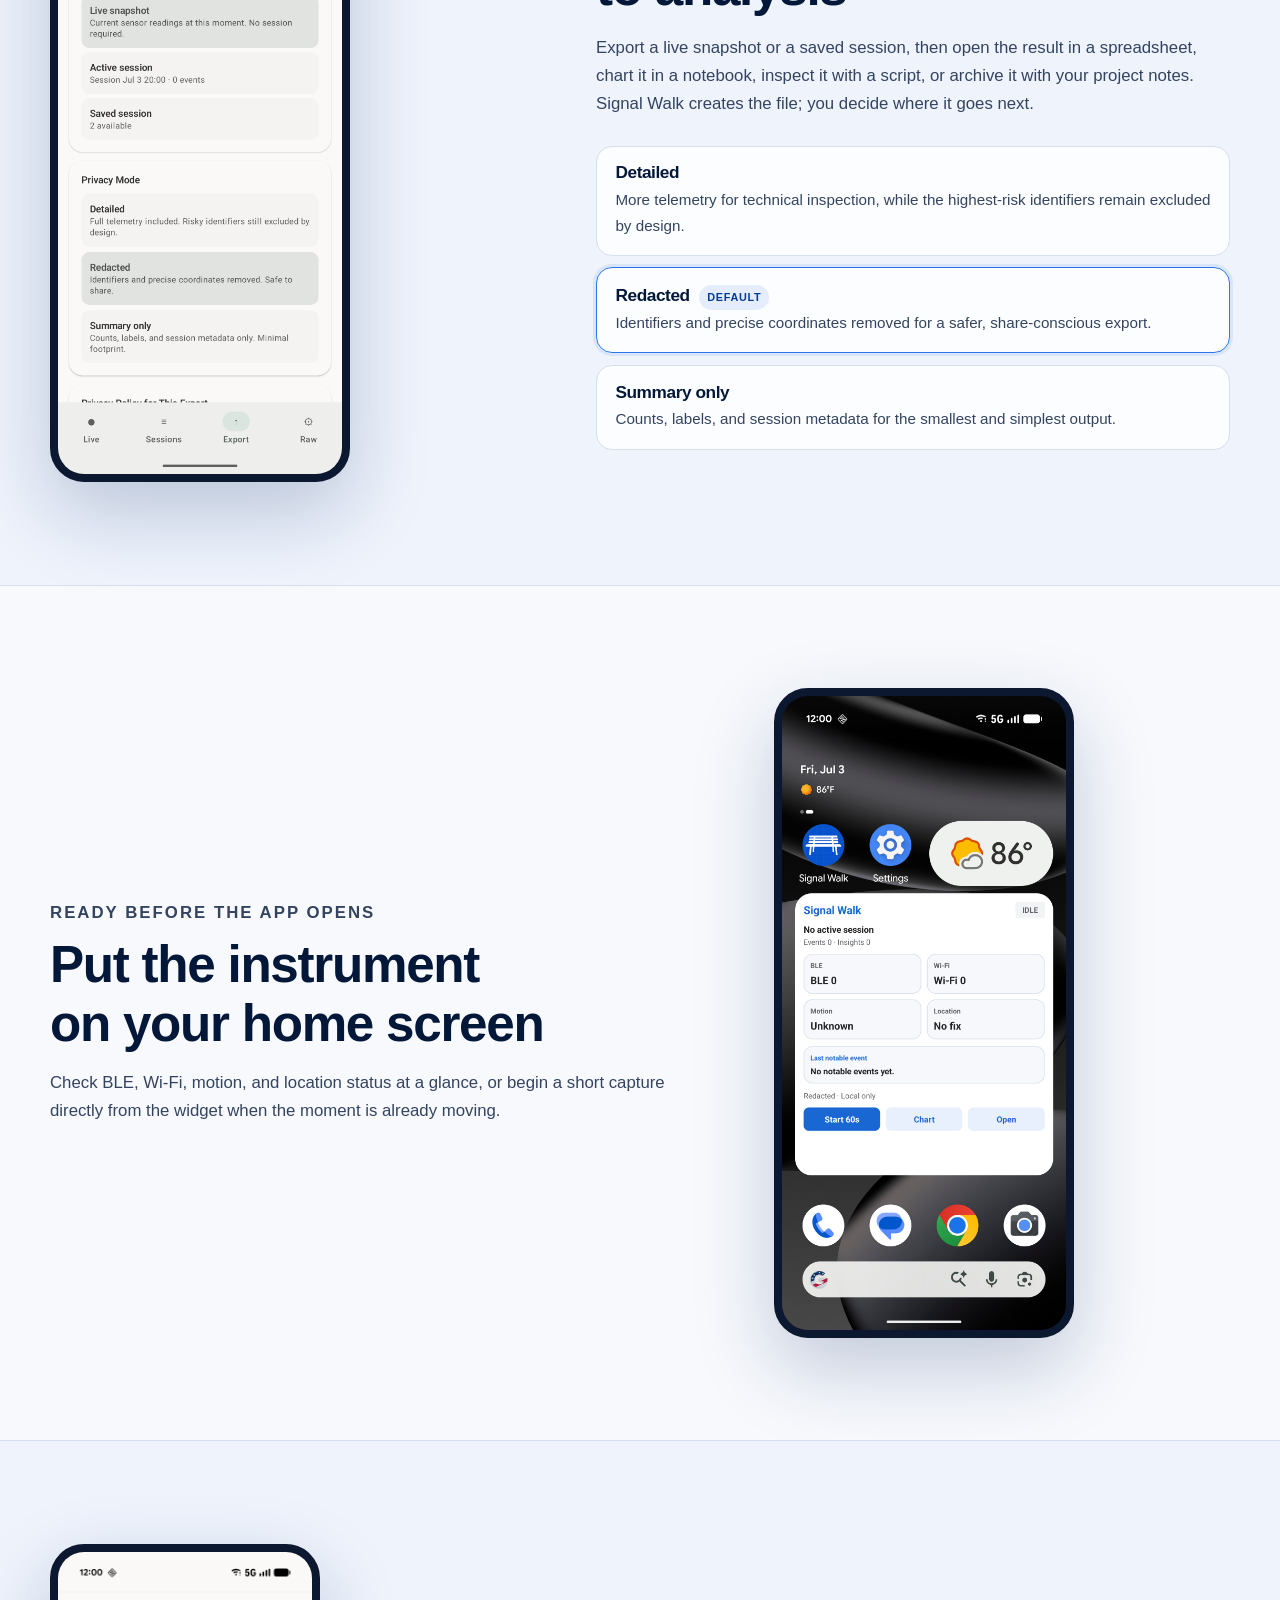
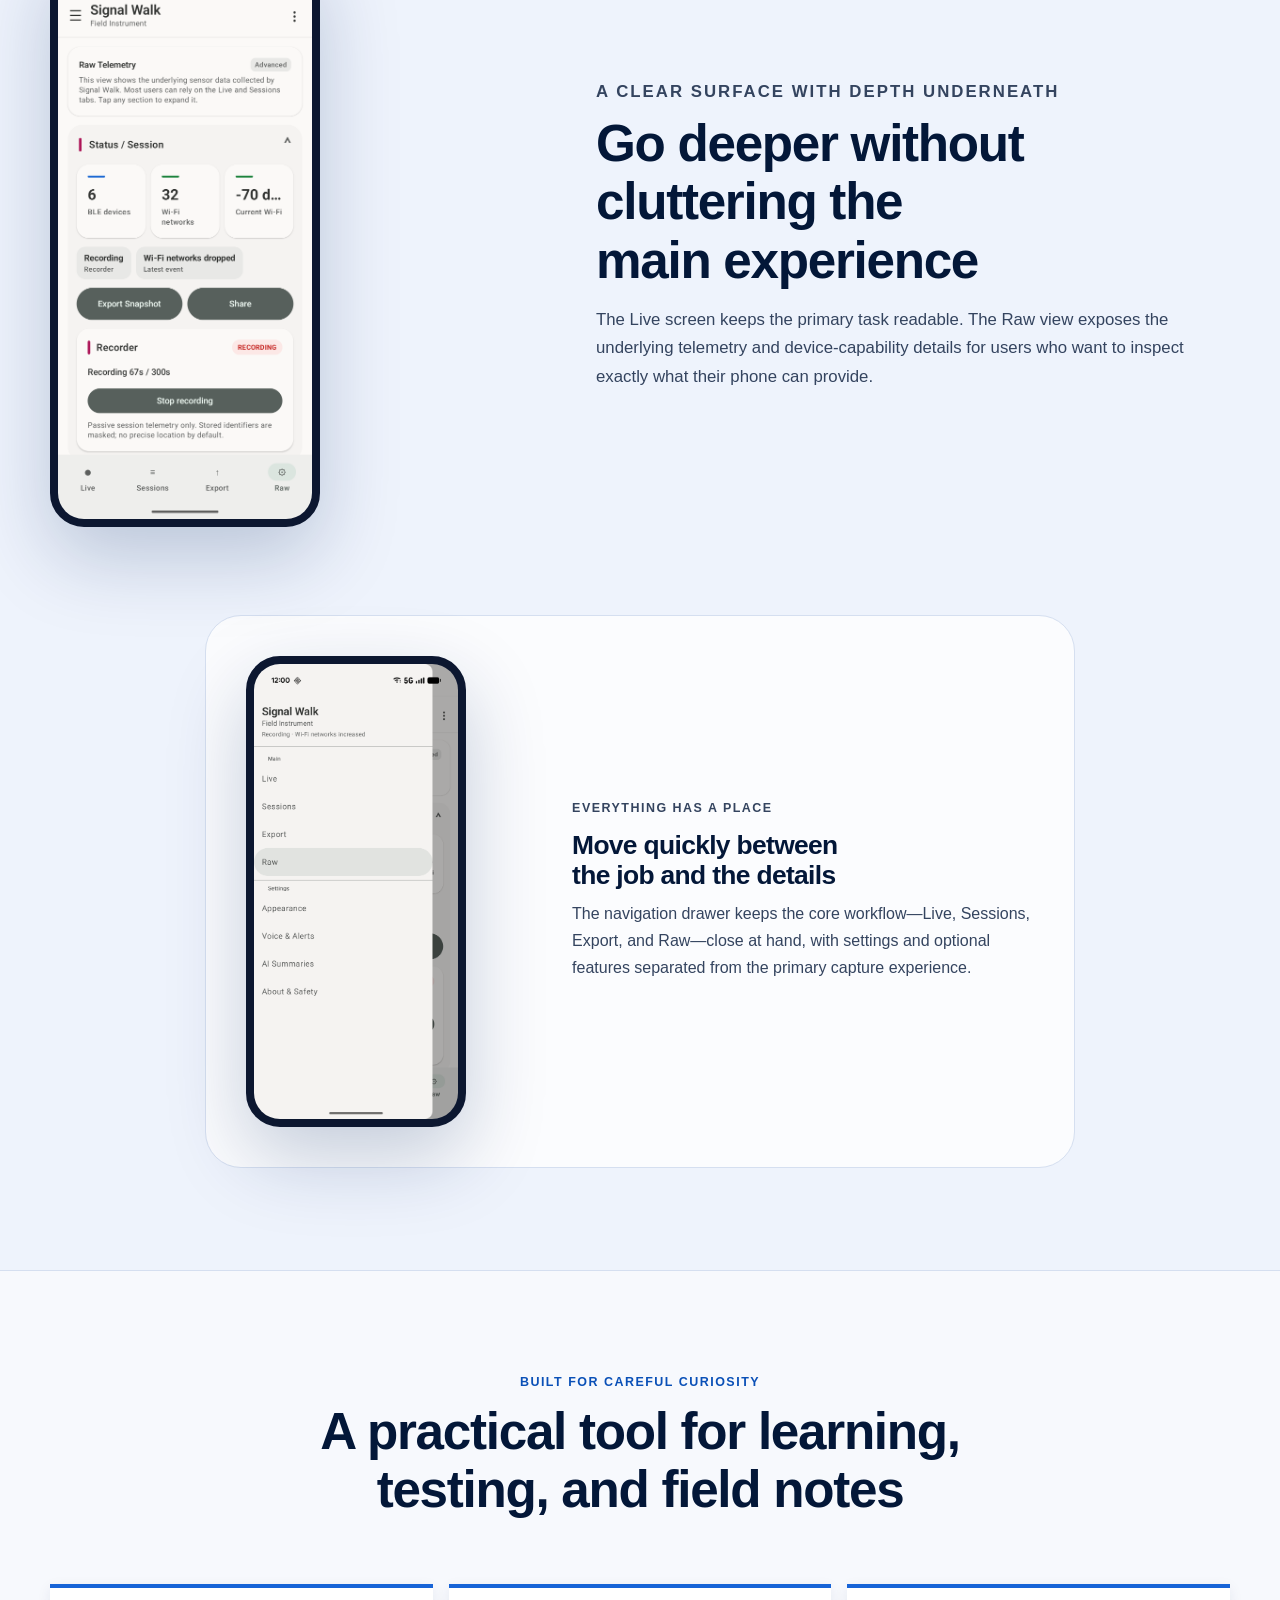
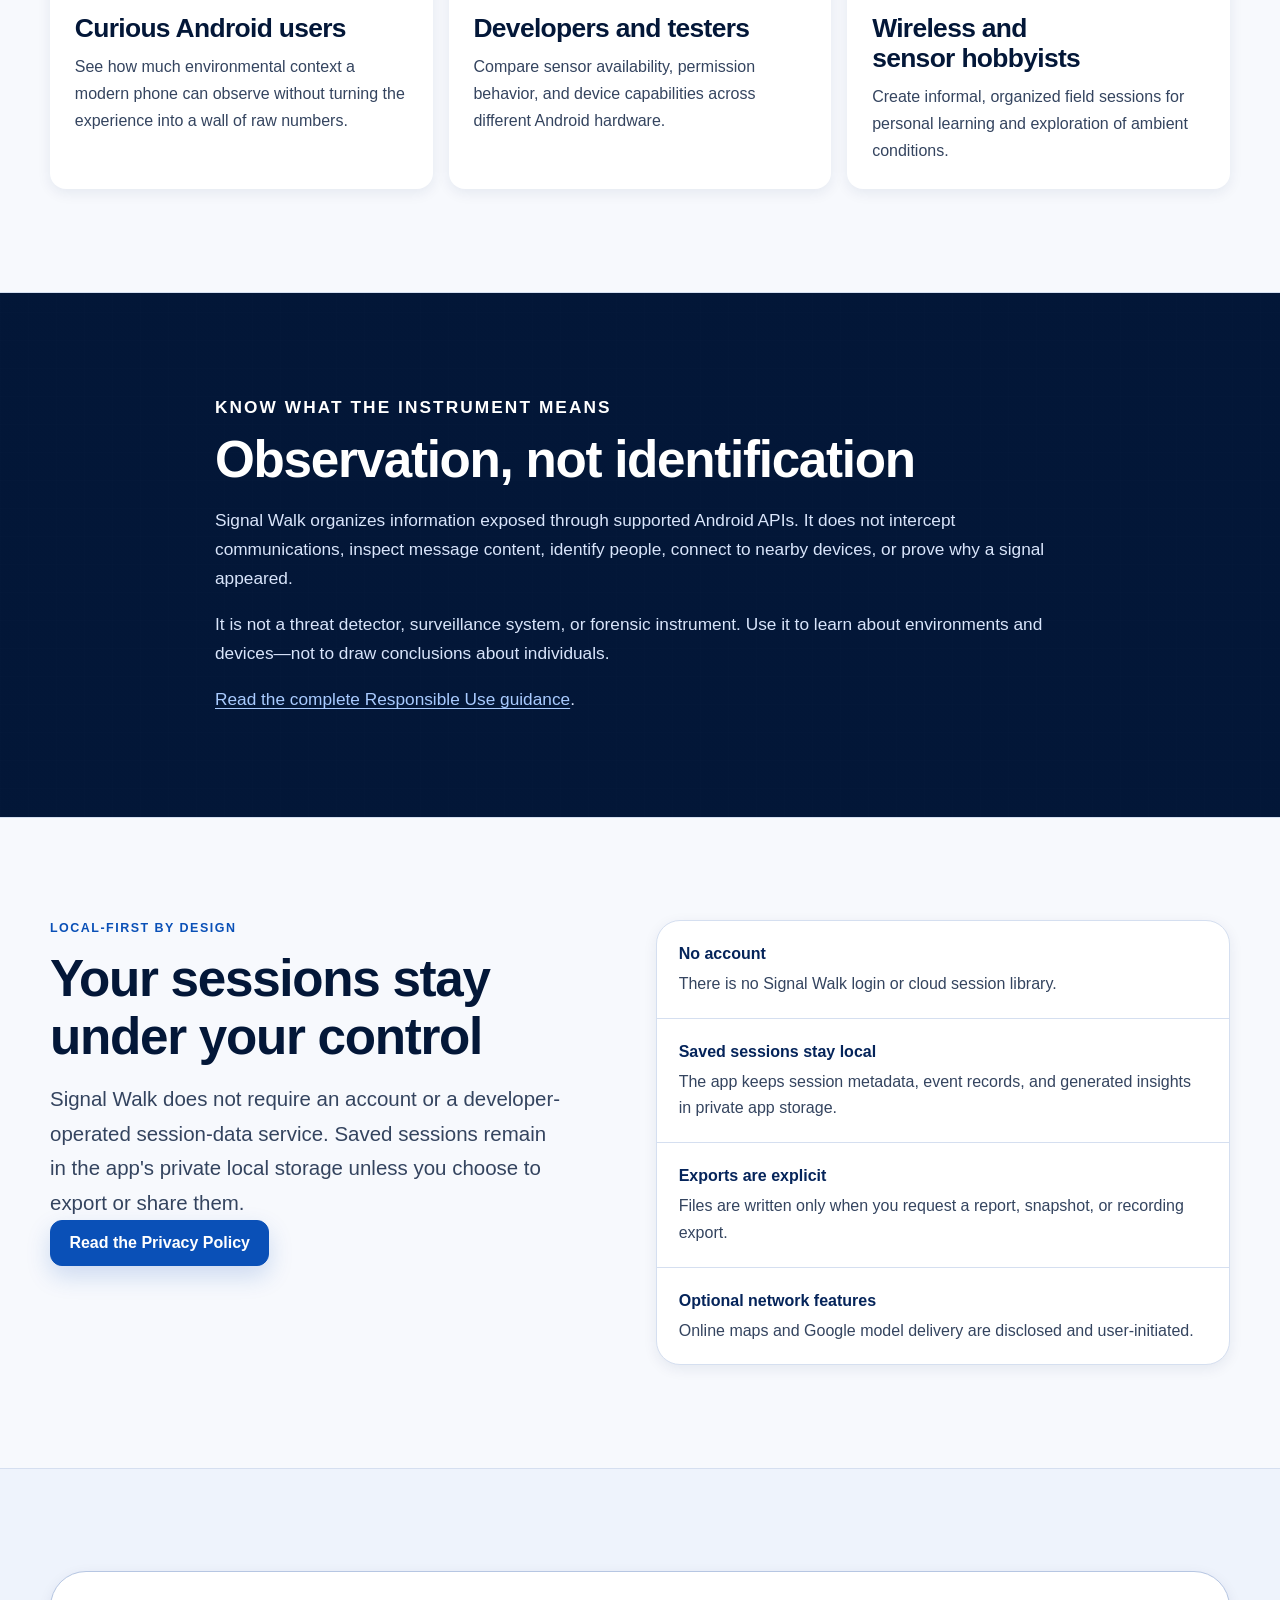
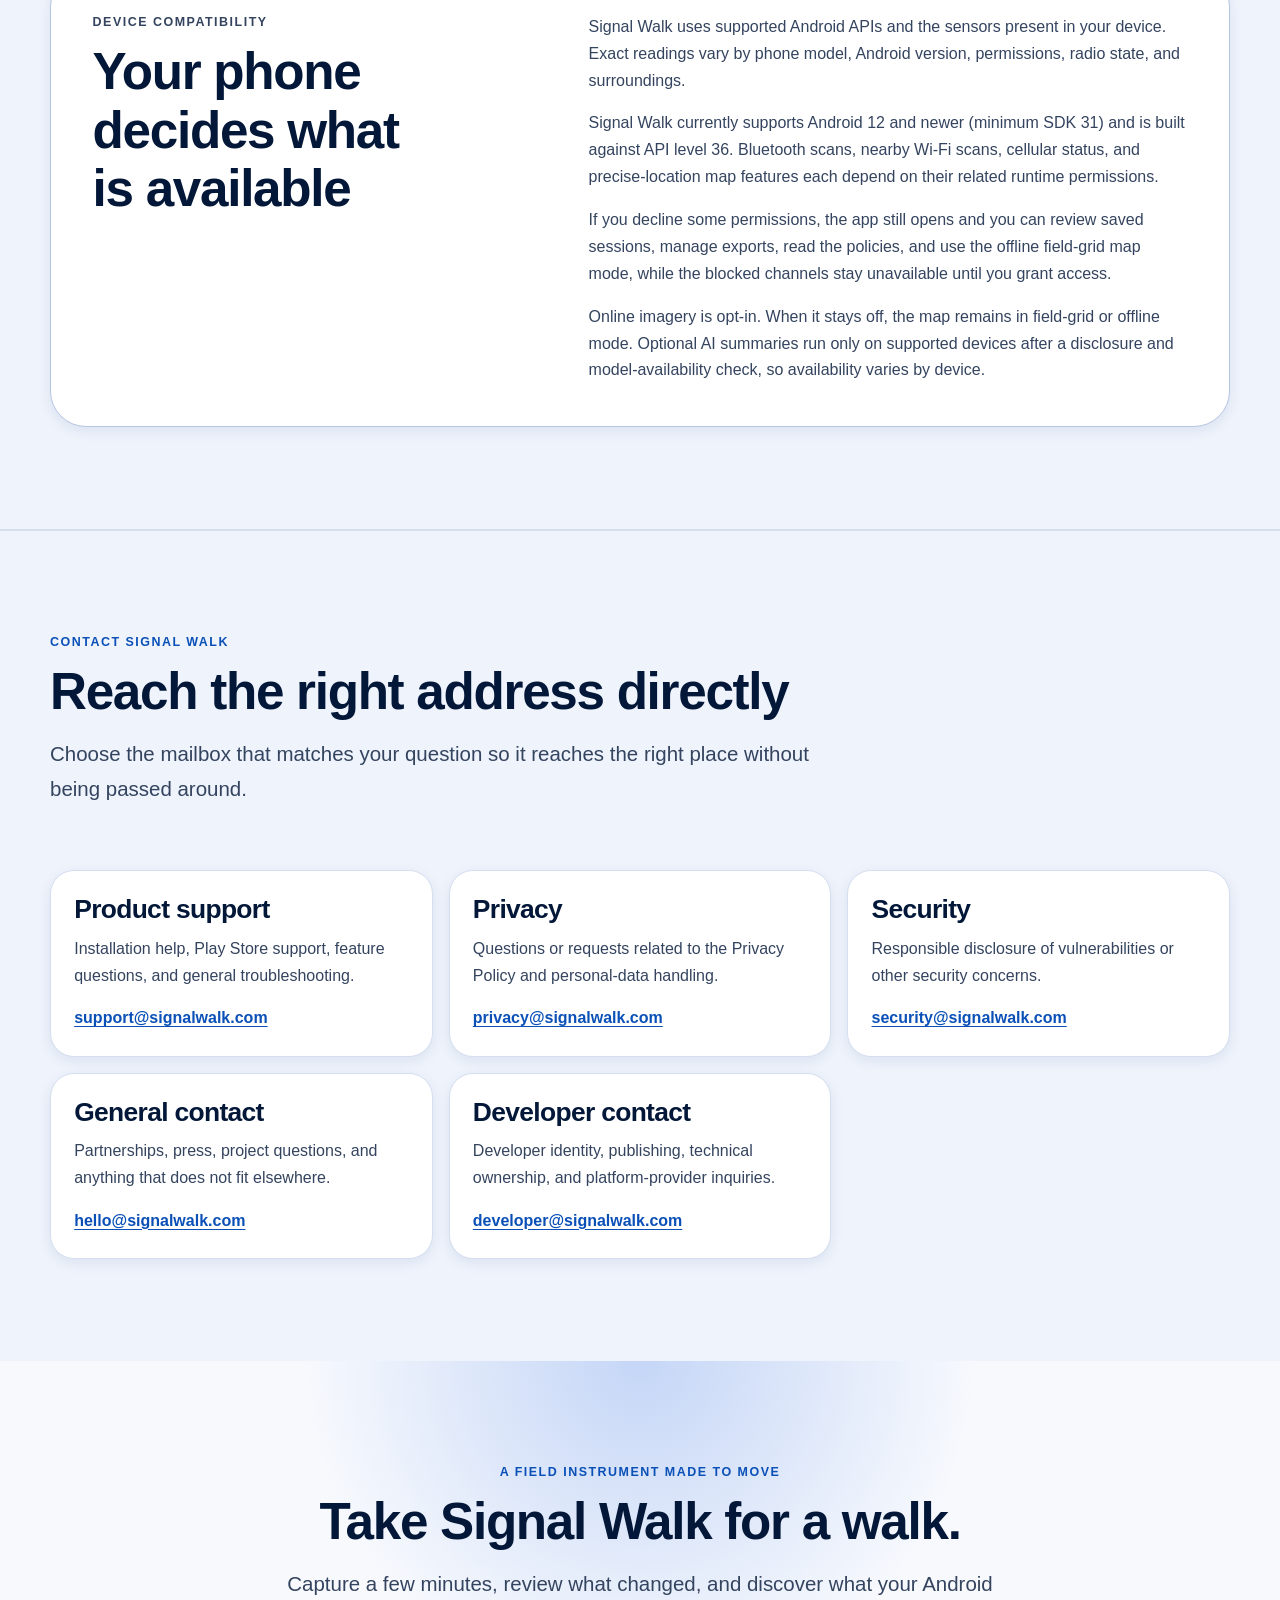
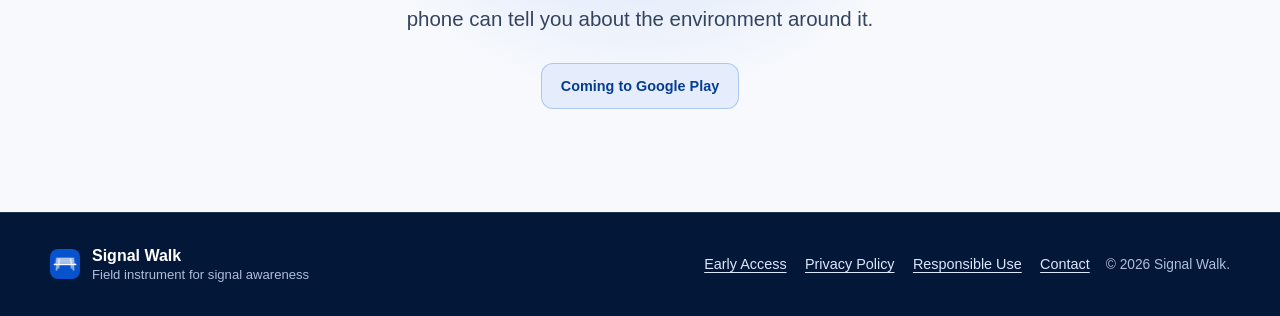
==== commit 56550933: "Add early access page and sitewide signup banner updates" ====
--- a/index.html
+++ b/index.html
@@ -82,8 +82,16 @@
         <li><a href="responsible-use/">Responsible Use</a></li>
         <li><a href="#contact">Contact</a></li>
       </ul>
-      <span class="header-cta badge-soon">Coming to Google Play</span>
+      <div class="header-actions">
+        <span class="header-cta badge-soon">Coming to Google Play</span>
+        <a class="button header-signup" href="early-access/">Early Access Sign Up</a>
+      </div>
     </nav>
+  </div>
+  <div class="early-access-strip" role="region" aria-label="Early access sign up">
+    <div class="header-inner early-access-strip-inner">
+      <a class="early-access-strip-text" href="early-access/">Early Access is open for the Signal Walk Android closed test. Sign up now.</a>
+    </div>
   </div>
 </header>
 
@@ -462,6 +470,7 @@
       </div>
     </div>
     <ul class="footer-links">
+      <li><a href="early-access/">Early Access</a></li>
       <li><a href="privacy/">Privacy Policy</a></li>
       <li><a href="responsible-use/">Responsible Use</a></li>
       <li><a href="#contact">Contact</a></li>
--- a/style.css
+++ b/style.css
@@ -268,6 +268,58 @@
   gap: 1.35rem;
 }
 
+.header-actions {
+  display: inline-flex;
+  align-items: center;
+  gap: 0.65rem;
+}
+
+.header-signup.button {
+  min-height: 38px;
+  padding: 0.58rem 0.9rem;
+  font-size: 0.86rem;
+}
+
+.site-nav a.header-signup:hover,
+.site-nav a.header-signup:focus-visible {
+  transform: none;
+  text-decoration: none;
+}
+
+.early-access-strip {
+  border-top: 1px solid rgba(255, 255, 255, 0.16);
+  background:
+    linear-gradient(rgba(10, 80, 183, 0.94), rgba(10, 80, 183, 0.94)),
+    repeating-linear-gradient(0deg, rgba(255, 255, 255, 0.08) 0 1px, transparent 1px 24px),
+    repeating-linear-gradient(90deg, rgba(255, 255, 255, 0.08) 0 1px, transparent 1px 24px),
+    var(--blue-700);
+}
+
+.early-access-strip-inner {
+  display: flex;
+  min-height: 52px;
+  align-items: center;
+  justify-content: center;
+  gap: 1rem;
+}
+
+.early-access-strip-text {
+  display: inline-block;
+  margin: 0;
+  color: #eef4ff;
+  font-size: 0.93rem;
+  font-weight: 620;
+  text-align: center;
+  text-decoration: none;
+}
+
+.early-access-strip-text:hover,
+.early-access-strip-text:focus-visible {
+  color: #fff;
+  text-decoration: underline;
+  text-underline-offset: 0.22em;
+}
+
 .nav-links,
 .footer-links {
   display: flex;
@@ -1068,6 +1120,116 @@
   border-left: 5px solid var(--blue-600);
   border-radius: 0 var(--radius-md) var(--radius-md) 0;
   background: var(--blue-050);
+}
+
+/* Early access page */
+
+.early-access-page {
+  width: min(calc(100% - 2rem), 980px);
+  margin: 0 auto;
+  padding: clamp(2.4rem, 5vw, 4.2rem) 0 clamp(4rem, 8vw, 6rem);
+}
+
+.early-access-panel {
+  overflow: hidden;
+  border: 1px solid var(--blue-200);
+  border-radius: var(--radius-xl);
+  background:
+    radial-gradient(circle at 84% 6%, rgba(184, 205, 245, 0.64), transparent 34%),
+    linear-gradient(180deg, #f8fbff 0%, #eef4ff 100%);
+  box-shadow: var(--shadow-md);
+}
+
+.early-access-head {
+  padding: clamp(2rem, 4vw, 2.8rem);
+  border-bottom: 1px solid var(--line);
+  background:
+    linear-gradient(rgba(3, 23, 56, 0.95), rgba(3, 23, 56, 0.95)),
+    repeating-linear-gradient(0deg, rgba(255, 255, 255, 0.08) 0 1px, transparent 1px 24px),
+    repeating-linear-gradient(90deg, rgba(255, 255, 255, 0.08) 0 1px, transparent 1px 24px),
+    var(--blue-900);
+  color: #fff;
+}
+
+.early-access-head h1 {
+  margin-bottom: 0.8rem;
+  color: #fff;
+  font-size: clamp(2rem, 5vw, 3.2rem);
+}
+
+.early-access-head p {
+  max-width: 760px;
+  margin: 0;
+  color: #dce8ff;
+  font-size: clamp(1rem, 1.8vw, 1.15rem);
+}
+
+.early-access-body {
+  display: grid;
+  padding: clamp(1.3rem, 3vw, 2.1rem);
+  gap: 1.25rem;
+  grid-template-columns: minmax(0, 1fr) auto;
+}
+
+.early-access-note {
+  margin: 0;
+  color: var(--muted-strong);
+}
+
+.early-access-actions {
+  display: flex;
+  flex-wrap: wrap;
+  gap: 0.7rem;
+}
+
+.early-access-actions .button {
+  min-height: 44px;
+}
+
+.early-access-list {
+  display: grid;
+  margin: 0;
+  padding: 0;
+  gap: 0.8rem;
+  list-style: none;
+}
+
+.early-access-list li {
+  position: relative;
+  margin: 0;
+  padding-left: 1.7rem;
+  color: var(--ink);
+}
+
+.early-access-list li::before {
+  position: absolute;
+  top: 0.24rem;
+  left: 0;
+  width: 0.95rem;
+  height: 0.95rem;
+  border: 2px solid var(--blue-600);
+  border-radius: 50%;
+  box-shadow: inset 0 0 0 2px #fff;
+  content: "";
+  background: var(--blue-500);
+}
+
+.early-access-box {
+  margin-top: 1.2rem;
+  padding: 1rem 1.05rem;
+  border: 1px solid var(--line);
+  border-radius: var(--radius-md);
+  background: rgba(255, 255, 255, 0.84);
+}
+
+.early-access-box h2 {
+  margin-bottom: 0.55rem;
+  font-size: 1.35rem;
+}
+
+.early-access-box p {
+  margin: 0;
+  color: var(--muted-strong);
 }
 
 .legal-summary h2 {
@@ -1210,6 +1372,12 @@
     scroll-padding-top: 76px;
   }
 
+  .early-access-strip-inner {
+    min-height: 0;
+    padding: 0.7rem 0;
+    align-items: center;
+  }
+
   .header-inner {
     min-height: 64px;
     flex-wrap: wrap;
@@ -1258,7 +1426,8 @@
   .feature-row.reverse,
   .privacy-layout,
   .compatibility-card,
-  .more-screens {
+  .more-screens,
+  .early-access-body {
     grid-template-columns: 1fr;
   }
 
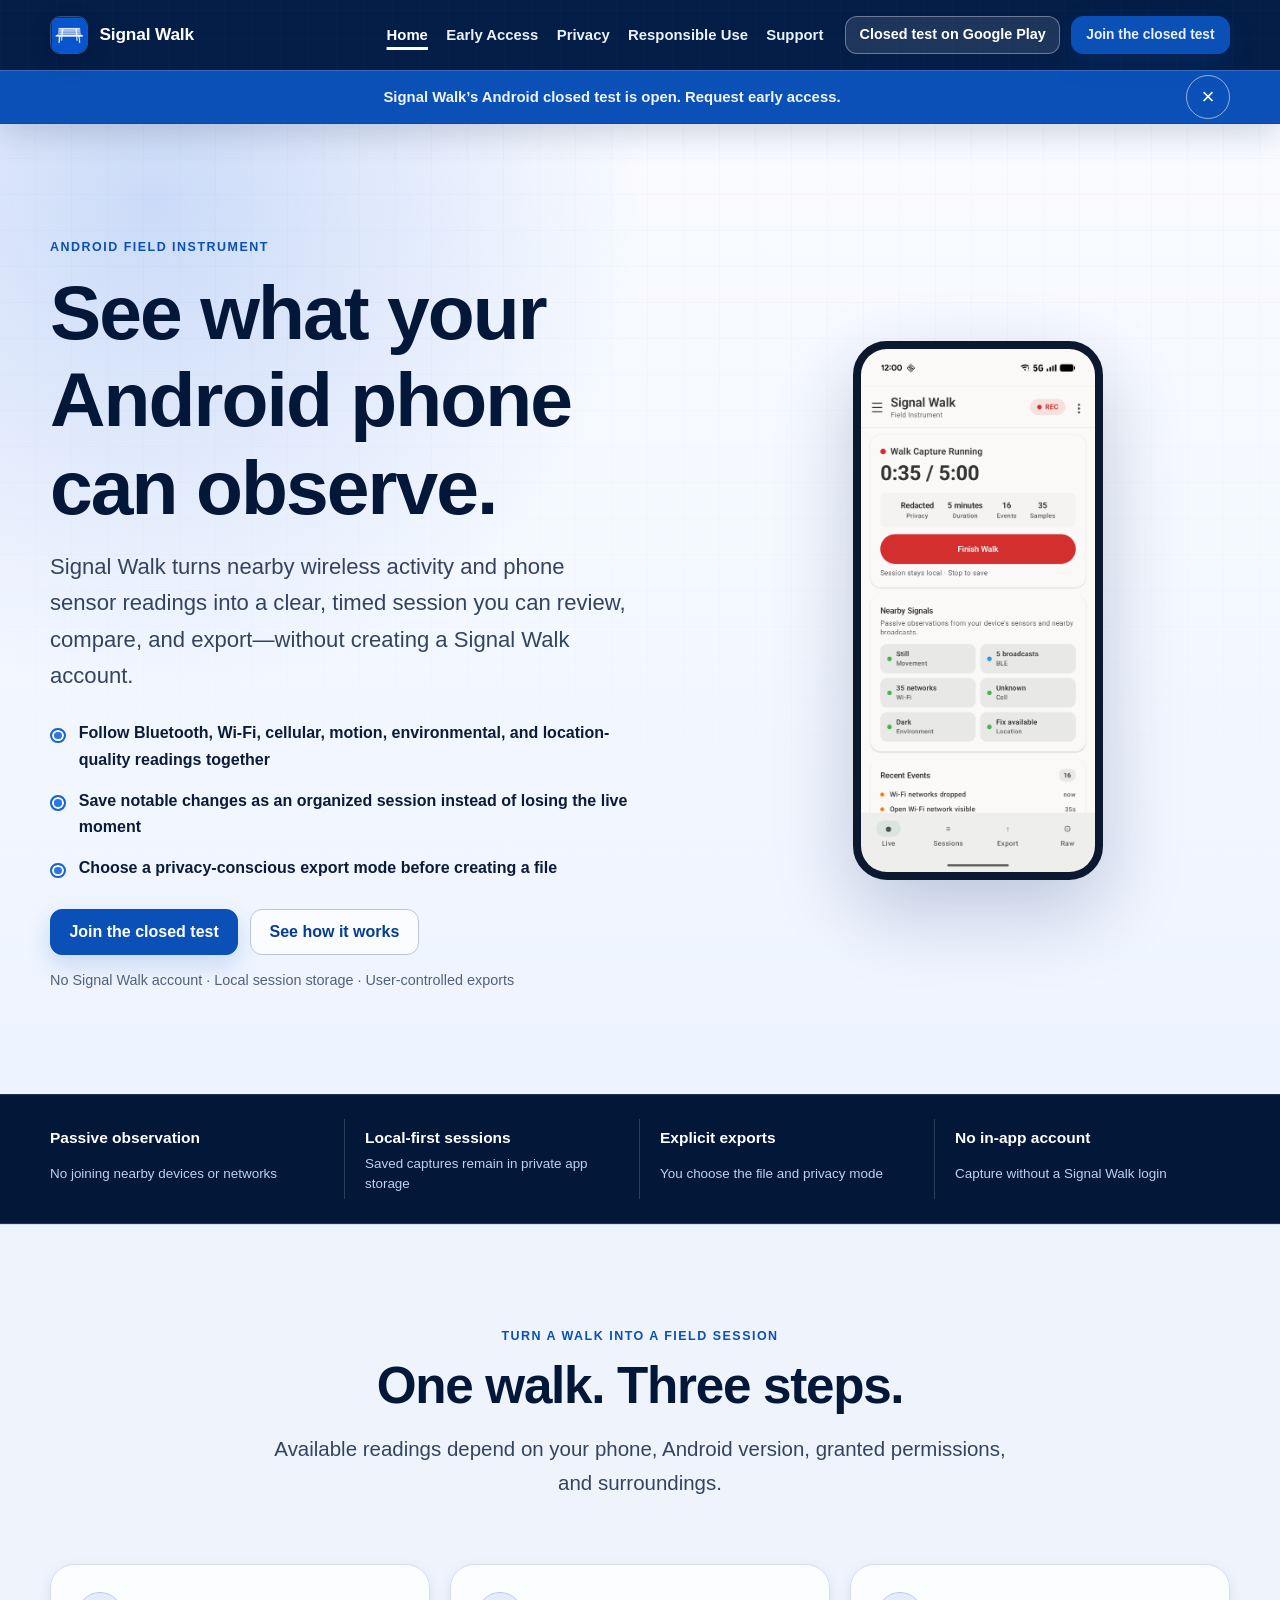
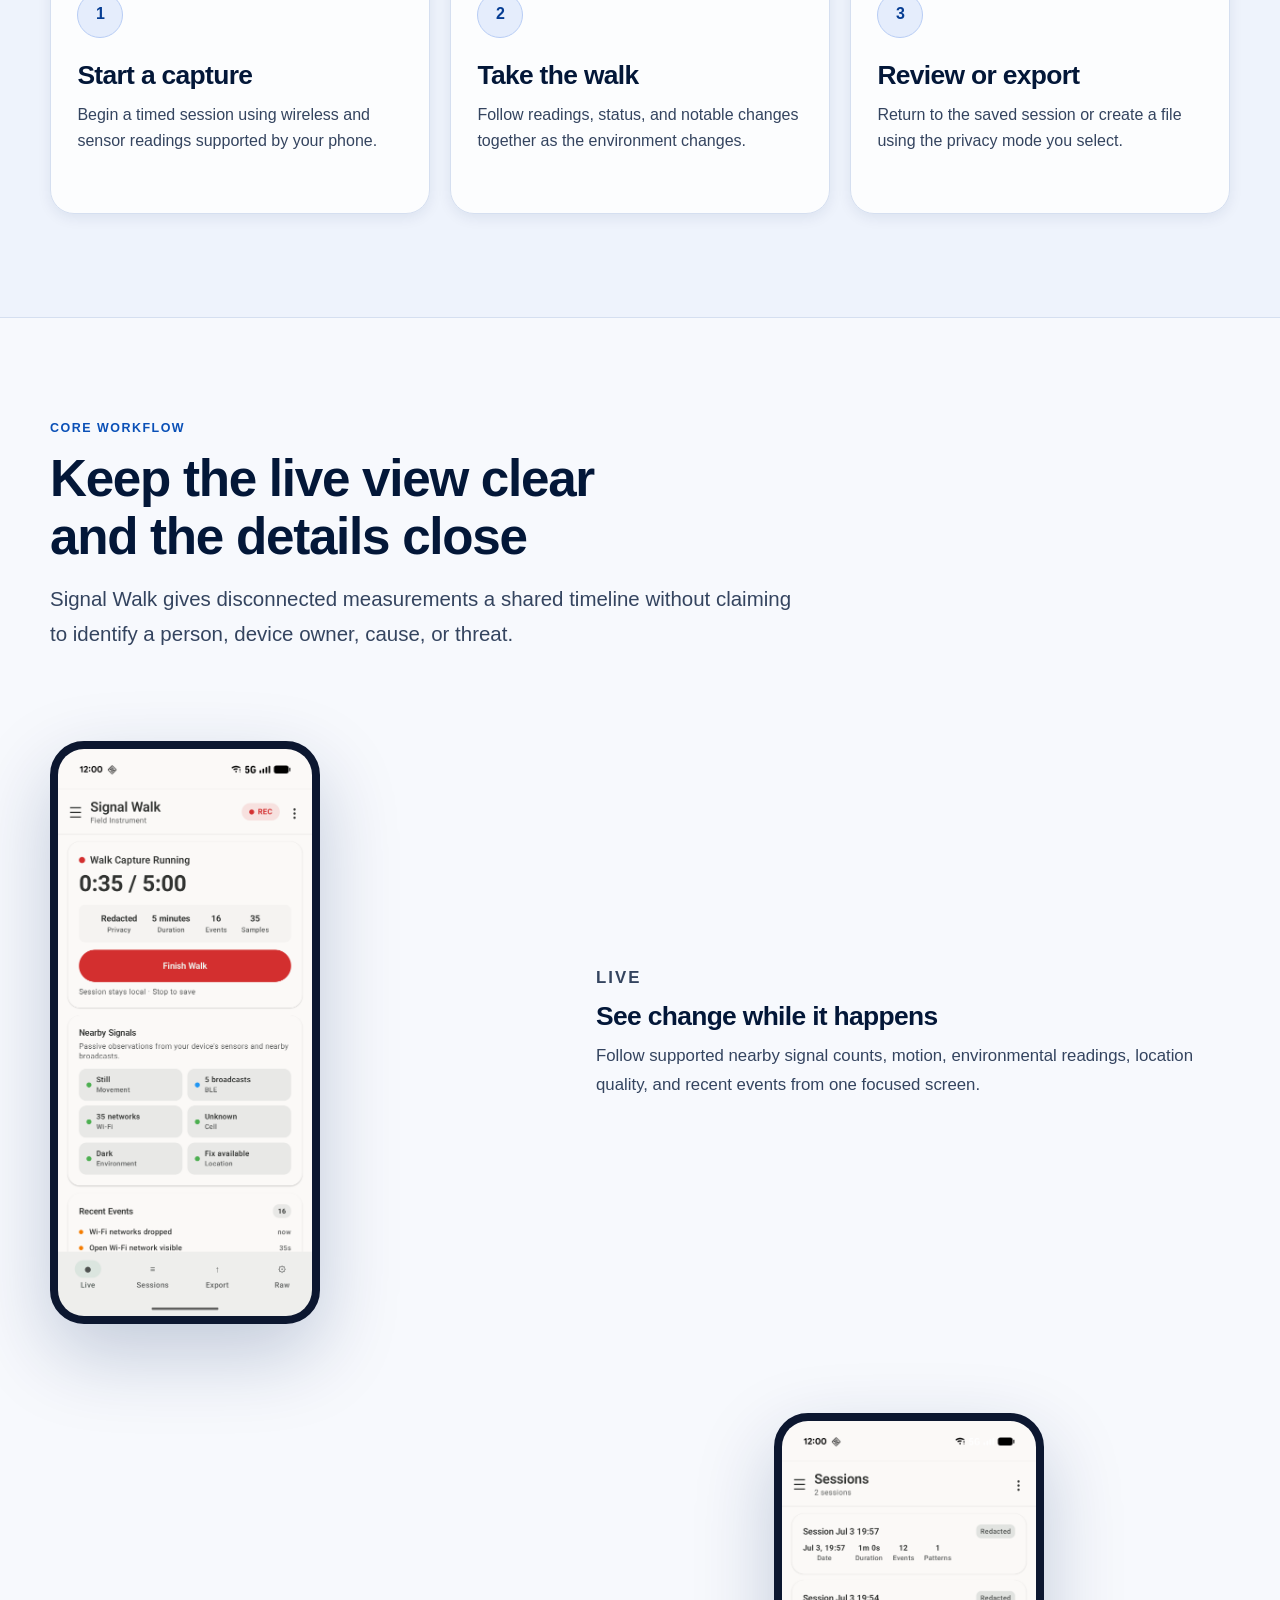
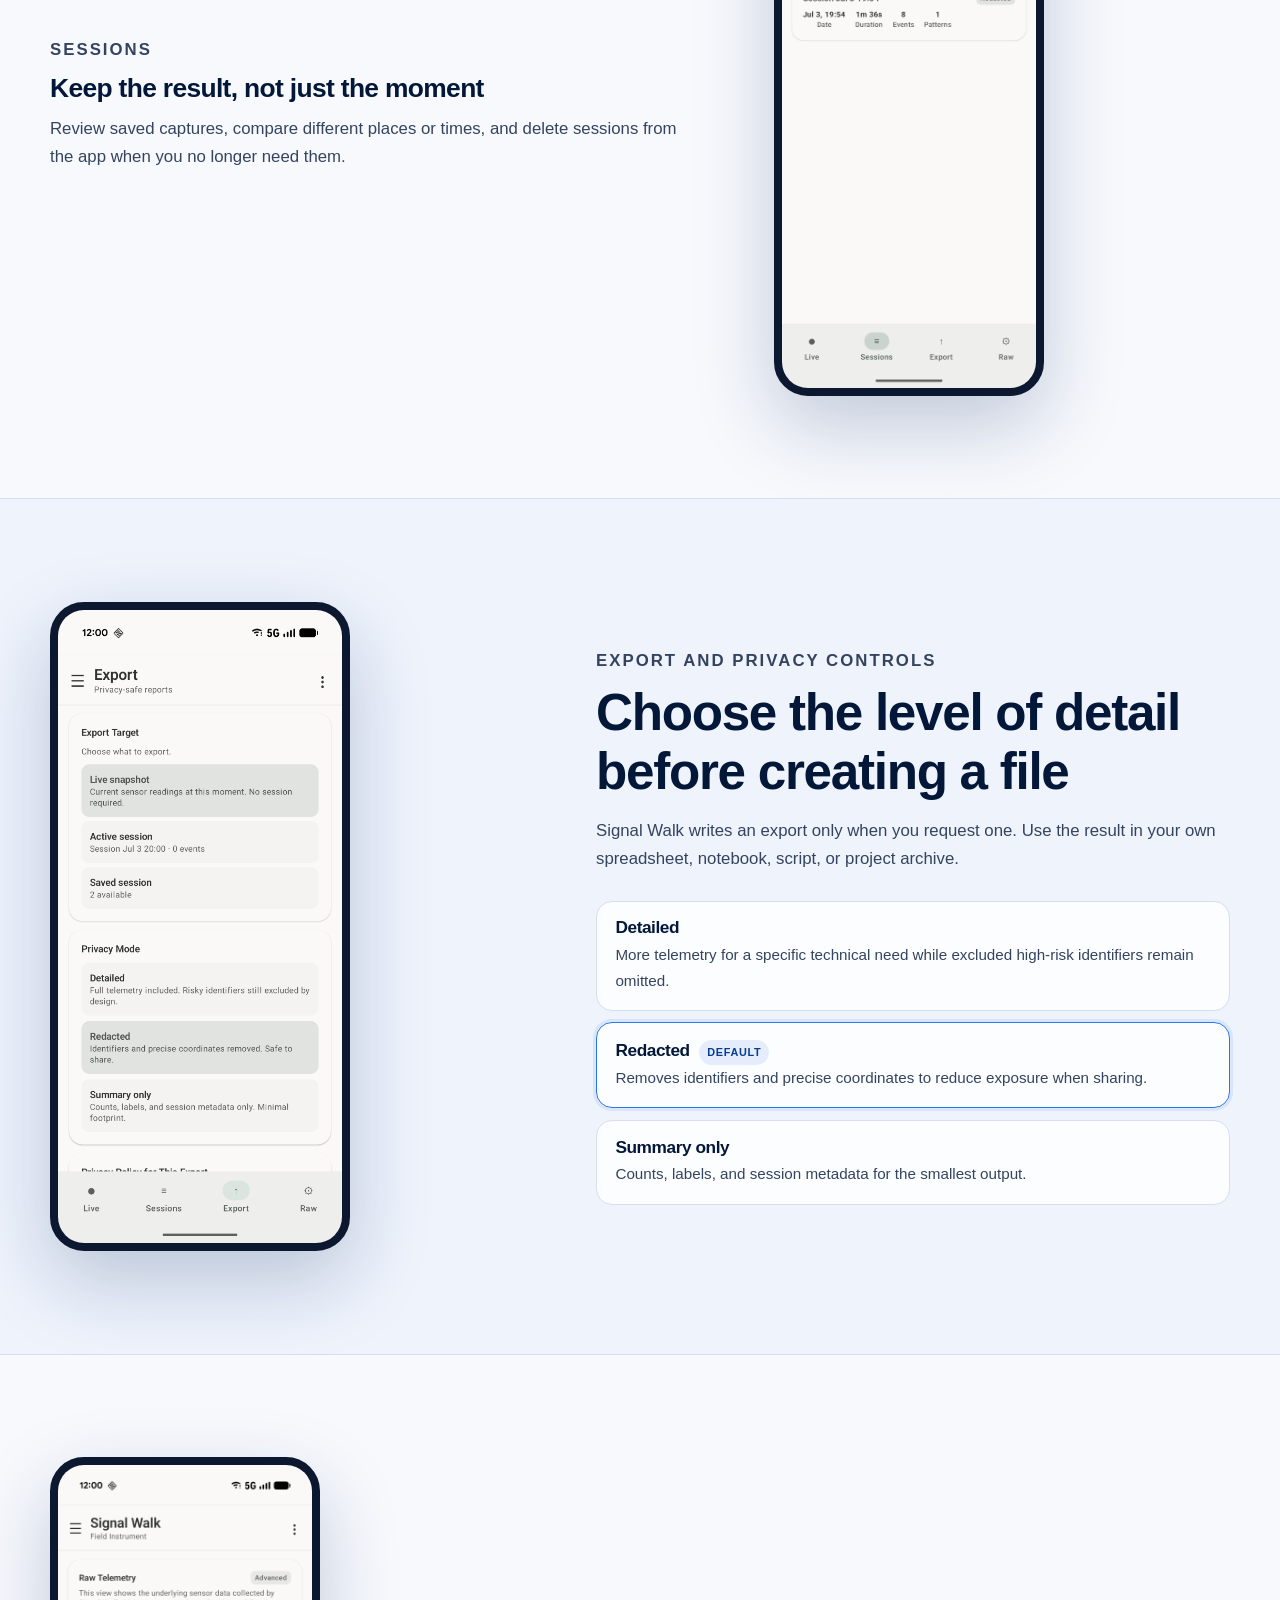
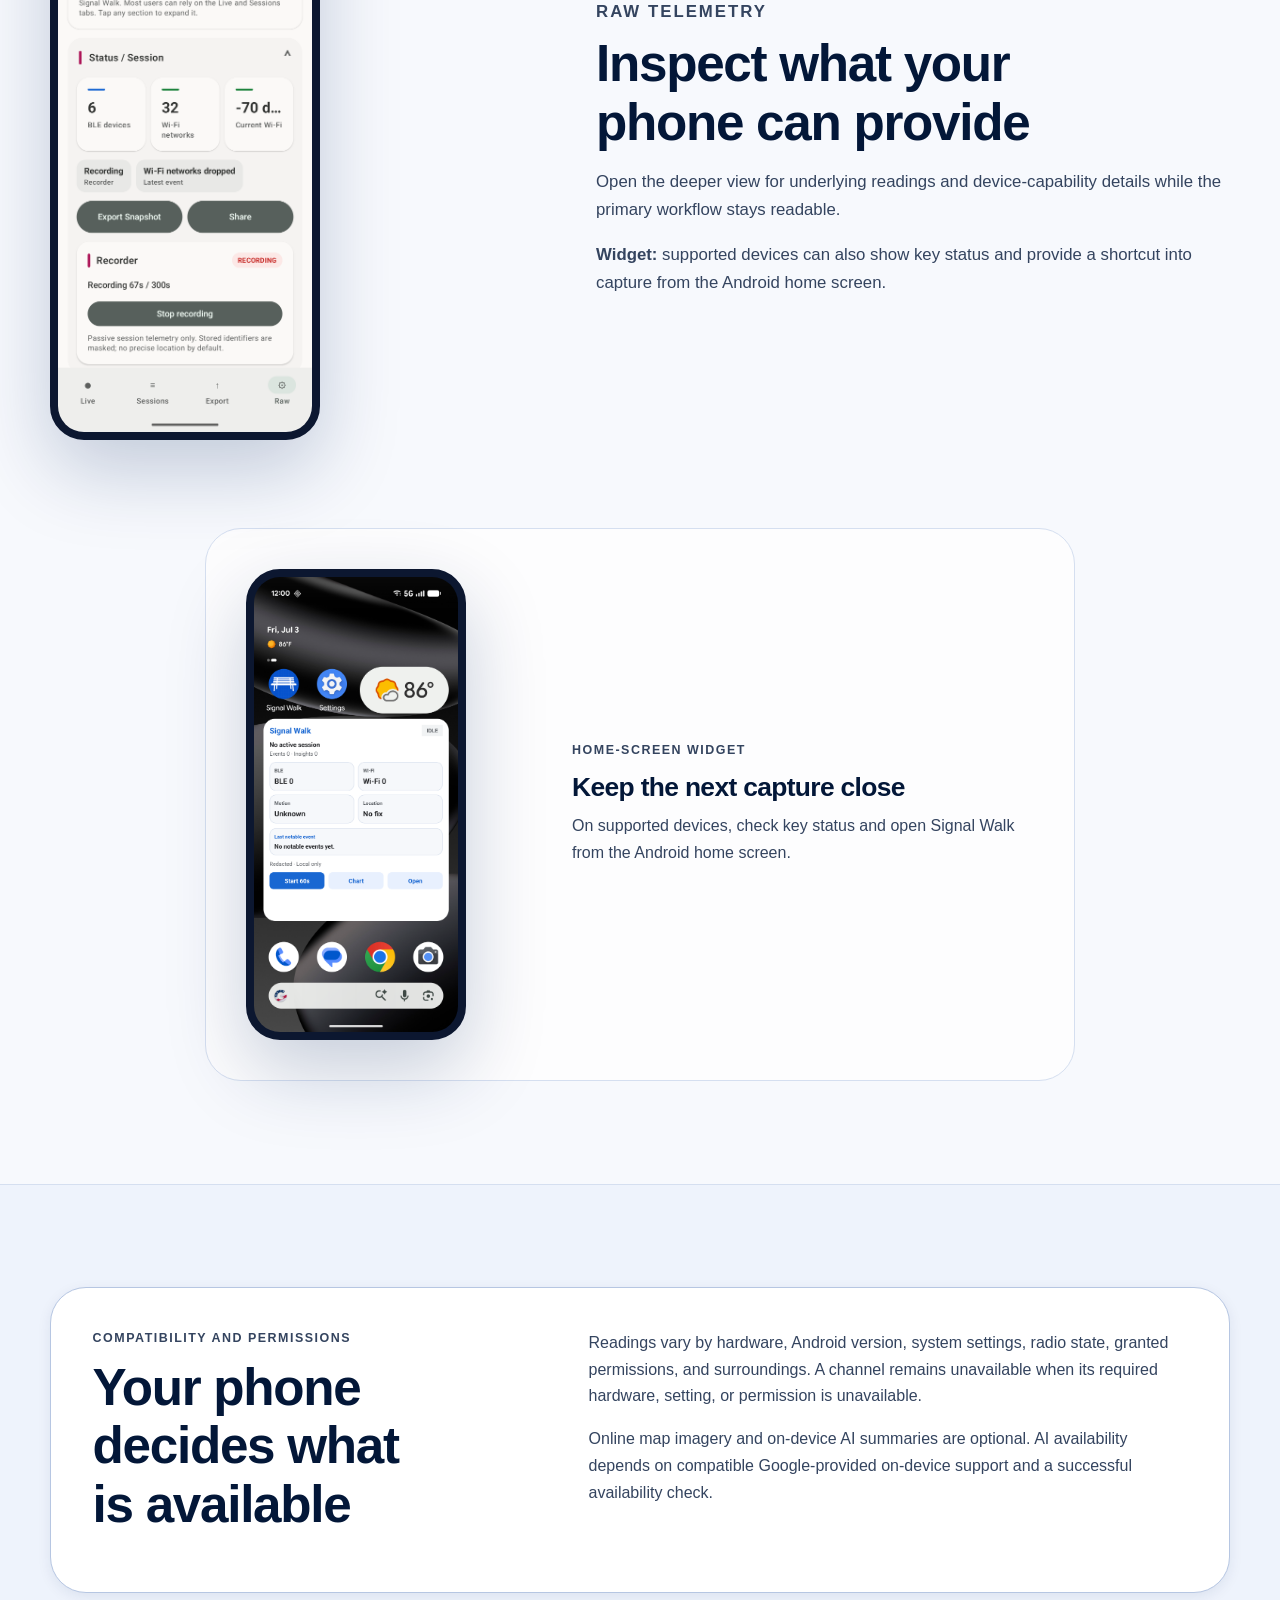
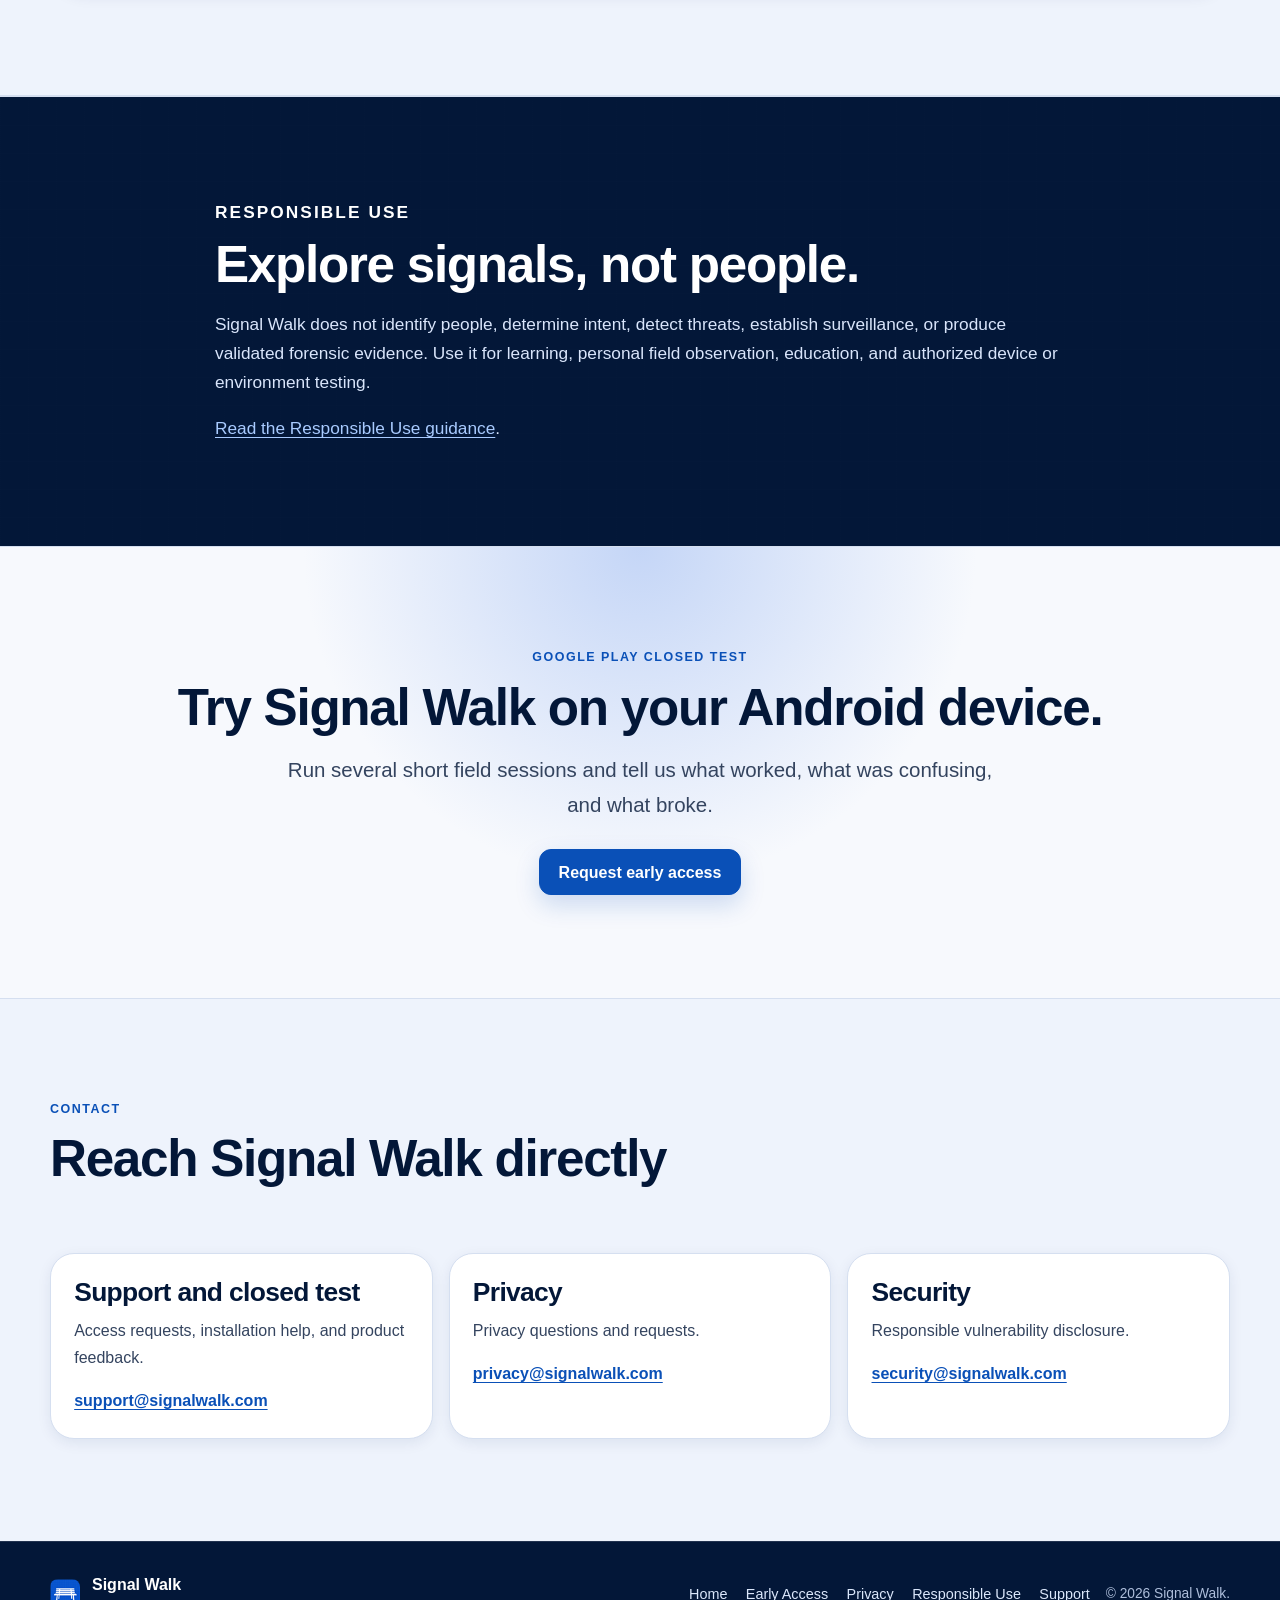
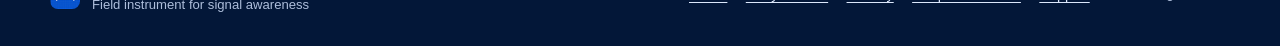
==== commit 377b7f06: "feat: prepare public site for closed test" ====
--- a/index.html
+++ b/index.html
@@ -1,493 +1,178 @@
-<!DOCTYPE html>
+<!doctype html>
 <html lang="en">
 <head>
-  <meta charset="UTF-8">
-  <meta name="viewport" content="width=device-width, initial-scale=1.0">
-  <title>Signal Walk — Turn Android sensor readings into field sessions</title>
-  <meta name="description" content="Take Signal Walk for a walk. Capture nearby wireless and sensor observations, review organized field sessions, and export privacy-conscious data from your Android phone.">
+  <meta charset="utf-8">
+  <meta name="viewport" content="width=device-width,initial-scale=1">
+  <title>Signal Walk — Explore Android wireless and sensor readings</title>
+  <meta name="description" content="Turn nearby wireless activity and Android sensor readings into organized sessions you can review, compare, and export. Request access to the Google Play closed test.">
   <link rel="canonical" href="https://signalwalk.com/">
   <meta name="theme-color" content="#063d93">
-  <link rel="icon" type="image/png" href="icon-512.png">
-  <link rel="apple-touch-icon" href="icon-512.png">
-  <link rel="stylesheet" href="style.css">
-
+  <link rel="icon" type="image/png" href="icon-48.png">
+  <link rel="apple-touch-icon" href="icon-192.png">
+  <link rel="stylesheet" href="site-final.css">
   <meta property="og:type" content="website">
   <meta property="og:site_name" content="Signal Walk">
   <meta property="og:url" content="https://signalwalk.com/">
-  <meta property="og:title" content="Signal Walk — Turn a walk into a field session">
-  <meta property="og:description" content="Capture nearby wireless and sensor observations, review what changed, and export the result from your Android phone.">
-  <meta property="og:image" content="https://signalwalk.com/feature-graphic.png">
+  <meta property="og:title" content="Signal Walk — See what your Android phone can observe">
+  <meta property="og:description" content="Organize nearby wireless activity and Android sensor readings into sessions you can review and export.">
+  <meta property="og:image" content="https://signalwalk.com/social-card.jpg">
   <meta property="og:image:width" content="1024">
   <meta property="og:image:height" content="500">
+  <meta property="og:image:alt" content="Signal Walk, an Android field instrument for signal awareness">
   <meta name="twitter:card" content="summary_large_image">
-  <meta name="twitter:title" content="Signal Walk — Turn a walk into a field session">
-  <meta name="twitter:description" content="Capture nearby wireless and sensor observations, review what changed, and export the result from your Android phone.">
-  <meta name="twitter:image" content="https://signalwalk.com/feature-graphic.png">
-
+  <meta name="twitter:title" content="Signal Walk — See what your Android phone can observe">
+  <meta name="twitter:description" content="Organize nearby wireless activity and Android sensor readings into sessions you can review and export.">
+  <meta name="twitter:image" content="https://signalwalk.com/social-card.jpg">
+  <meta name="twitter:image:alt" content="Signal Walk, an Android field instrument for signal awareness">
   <script type="application/ld+json">
   {
     "@context": "https://schema.org",
     "@type": "SoftwareApplication",
     "name": "Signal Walk",
-    "description": "Signal Walk is an Android field instrument that organizes nearby wireless and sensor observations into sessions you can review, compare, and export.",
+    "description": "An Android field instrument that organizes nearby wireless and sensor observations into sessions you can review, compare, and export.",
     "applicationCategory": "UtilitiesApplication",
     "operatingSystem": "Android",
     "url": "https://signalwalk.com/",
-    "image": "https://signalwalk.com/feature-graphic.png",
+    "image": "https://signalwalk.com/social-card.jpg",
     "author": {
       "@type": "Organization",
       "name": "Signal Walk",
       "email": "developer@signalwalk.com"
-    },
-    "contactPoint": [
-      {
-        "@type": "ContactPoint",
-        "contactType": "customer support",
-        "email": "support@signalwalk.com"
-      },
-      {
-        "@type": "ContactPoint",
-        "contactType": "privacy",
-        "email": "privacy@signalwalk.com"
-      },
-      {
-        "@type": "ContactPoint",
-        "contactType": "security",
-        "email": "security@signalwalk.com"
-      }
-    ]
+    }
   }
   </script>
 </head>
 <body>
-
 <a class="skip-link" href="#main">Skip to content</a>
-
 <header class="site-header">
   <div class="header-inner">
-    <a class="brand" href="./" aria-label="Signal Walk home">
-      <img class="mark" src="icon-512.png" alt="" aria-hidden="true">
-      <span class="site-name">Signal Walk</span>
-    </a>
-    <button class="nav-toggle" type="button" aria-expanded="false" aria-controls="site-nav" aria-label="Toggle navigation menu">
-      <span class="bar"></span>
-      <span class="bar"></span>
-      <span class="bar"></span>
-    </button>
+    <a class="brand" href="./" aria-label="Signal Walk home"><img class="mark" src="icon-48.png" alt="" width="40" height="40"><span class="site-name">Signal Walk</span></a>
+    <button class="nav-toggle" type="button" aria-expanded="false" aria-controls="site-nav" aria-label="Open navigation menu"><span class="bar"></span><span class="bar"></span><span class="bar"></span></button>
     <nav class="site-nav" id="site-nav" aria-label="Primary">
       <ul class="nav-links">
-        <li><a href="#how-it-works">How it works</a></li>
-        <li><a href="#features">Features</a></li>
-        <li><a href="#privacy">Privacy</a></li>
+        <li><a href="./" aria-current="page">Home</a></li>
+        <li><a href="early-access/">Early Access</a></li>
+        <li><a href="privacy/">Privacy</a></li>
         <li><a href="responsible-use/">Responsible Use</a></li>
-        <li><a href="#contact">Contact</a></li>
+        <li><a href="#contact">Support</a></li>
       </ul>
-      <div class="header-actions">
-        <span class="header-cta badge-soon">Coming to Google Play</span>
-        <a class="button header-signup" href="early-access/">Early Access Sign Up</a>
-      </div>
+      <div class="header-actions"><span class="header-cta badge-soon">Closed test on Google Play</span><a class="button header-signup" href="early-access/">Join the closed test</a></div>
     </nav>
   </div>
-  <div class="early-access-strip" role="region" aria-label="Early access sign up">
+  <div class="early-access-strip" data-announcement role="region" aria-label="Early access announcement">
     <div class="header-inner early-access-strip-inner">
-      <a class="early-access-strip-text" href="early-access/">Early Access is open for the Signal Walk Android closed test. Sign up now.</a>
+      <a class="early-access-strip-text" href="early-access/">Signal Walk’s Android closed test is open. Request early access.</a>
+      <button class="announcement-dismiss" data-dismiss-announcement type="button" aria-label="Dismiss early access announcement">&times;</button>
     </div>
   </div>
 </header>
-
 <main id="main">
-
   <section class="hero">
     <div class="section-inner hero-grid">
       <div class="hero-copy-block">
         <p class="eyebrow">Android field instrument</p>
-        <h1>Turn a walk into a field session.</h1>
-        <p class="hero-copy">Signal Walk brings the wireless and sensor readings already available to your Android phone into one clear, timed capture. Watch the environment change, save the session, and export it for deeper analysis.</p>
-
+        <h1>See what your Android phone can observe.</h1>
+        <p class="hero-copy">Signal Walk turns nearby wireless activity and phone sensor readings into a clear, timed session you can review, compare, and export—without creating a Signal Walk account.</p>
         <ul class="hero-list">
-          <li>See Bluetooth, Wi-Fi, cellular, motion, environmental, and location-quality readings together</li>
-          <li>Preserve notable changes in an organized session you can revisit</li>
-          <li>Choose the right privacy level before creating an export</li>
+          <li>Follow Bluetooth, Wi-Fi, cellular, motion, environmental, and location-quality readings together</li>
+          <li>Save notable changes as an organized session instead of losing the live moment</li>
+          <li>Choose a privacy-conscious export mode before creating a file</li>
         </ul>
-
-        <div class="cta-row">
-          <span class="badge-soon">Coming to Google Play</span>
-          <a class="button secondary" href="#how-it-works">Explore the workflow</a>
-        </div>
-        <p class="reassurance">No account · Local session storage · User-controlled exports</p>
+        <div class="cta-row"><a class="button" href="early-access/">Join the closed test</a><a class="button secondary" href="#how-it-works">See how it works</a></div>
+        <p class="reassurance">No Signal Walk account · Local session storage · User-controlled exports</p>
       </div>
-
-      <div class="hero-art" aria-label="Signal Walk app previews">
-        <div class="device-frame tertiary" aria-hidden="true">
-          <img src="screenshots/export.png" alt="" width="480" height="1071" loading="lazy">
-        </div>
-        <div class="device-frame secondary" aria-hidden="true">
-          <img src="screenshots/widget.png" alt="" width="480" height="1071" loading="lazy">
-        </div>
-        <div class="device-frame primary">
-          <img src="screenshots/live.png" alt="Signal Walk Live screen showing a walk capture, nearby signal counts, sensor status, and recent events" width="480" height="1071" loading="eager" fetchpriority="high">
-        </div>
+      <div class="hero-art">
+        <div class="device-frame primary"><img src="screenshots/live.png" alt="Signal Walk Live screen showing an active walk capture, nearby signal counts, sensor status, and recent events" width="480" height="1071" loading="eager" fetchpriority="high"></div>
       </div>
     </div>
   </section>
-
   <section class="trust-strip" aria-label="Product principles">
+    <div class="section-inner"><ul>
+      <li><strong>Passive observation</strong><span>No joining nearby devices or networks</span></li>
+      <li><strong>Local-first sessions</strong><span>Saved captures remain in private app storage</span></li>
+      <li><strong>Explicit exports</strong><span>You choose the file and privacy mode</span></li>
+      <li><strong>No in-app account</strong><span>Capture without a Signal Walk login</span></li>
+    </ul></div>
+  </section>
+  <section class="sec-how band" id="how-it-works">
     <div class="section-inner">
-      <ul>
-        <li><strong>Passive observation</strong><span>No joining or connecting to nearby devices or networks</span></li>
-        <li><strong>Local-first sessions</strong><span>Your saved captures remain in the app's private storage</span></li>
-        <li><strong>Clear export choices</strong><span>Redacted mode is the share-conscious default</span></li>
-        <li><strong>No account required</strong><span>Open the app and start exploring</span></li>
-      </ul>
+      <div class="section-heading centered"><p class="eyebrow">Turn a walk into a field session</p><h2>One walk. Three steps.</h2><p class="section-lead">Available readings depend on your phone, Android version, granted permissions, and surroundings.</p></div>
+      <ol class="steps">
+        <li><span class="step-number" aria-hidden="true">1</span><h3>Start a capture</h3><p>Begin a timed session using wireless and sensor readings supported by your phone.</p></li>
+        <li><span class="step-number" aria-hidden="true">2</span><h3>Take the walk</h3><p>Follow readings, status, and notable changes together as the environment changes.</p></li>
+        <li><span class="step-number" aria-hidden="true">3</span><h3>Review or export</h3><p>Return to the saved session or create a file using the privacy mode you select.</p></li>
+      </ol>
     </div>
   </section>
-
   <section class="sec-intro" id="features">
     <div class="section-inner">
-      <div class="section-heading">
-        <p class="eyebrow">A usable record of the moment</p>
-        <h2>From ambient readings to useful context</h2>
-        <p class="section-lead">A phone exposes a stream of disconnected measurements. Signal Walk gives them a shared timeline so you can understand what was available, what changed, and when it happened.</p>
+      <div class="section-heading"><p class="eyebrow">Core workflow</p><h2>Keep the live view clear and the details close</h2><p class="section-lead">Signal Walk gives disconnected measurements a shared timeline without claiming to identify a person, device owner, cause, or threat.</p></div>
+      <div class="feature-row">
+        <div class="feature-art"><button class="thumb-button" type="button" aria-label="Open larger screenshot: Live capture" aria-haspopup="dialog" data-lightbox-src="screenshots/live.png" data-lightbox-alt="Signal Walk Live screen showing a walk capture and recent events" data-lightbox-caption="Live — nearby signals, motion, sensor status, and notable changes update in one view."><span class="device-frame"><img src="screenshots/live.png" alt="Signal Walk Live screen showing a walk capture and recent events" width="480" height="1071" loading="lazy"></span></button></div>
+        <div class="feature-copy"><p class="eyebrow">Live</p><h3>See change while it happens</h3><p>Follow supported nearby signal counts, motion, environmental readings, location quality, and recent events from one focused screen.</p></div>
       </div>
-
-      <div class="feature-row">
-        <div class="feature-art">
-          <button class="thumb-button" type="button" data-lightbox-src="screenshots/live.png" data-lightbox-alt="Signal Walk Live screen showing a walk capture and recent events" data-lightbox-caption="Live — nearby signals, motion, sensor status, and notable changes update in one view.">
-            <span class="device-frame">
-              <img src="screenshots/live.png" alt="Signal Walk Live screen showing a walk capture and recent events" width="480" height="1071" loading="lazy">
-            </span>
-          </button>
-        </div>
-        <div class="feature-copy">
-          <p class="eyebrow">Live</p>
-          <h3>See the environment change as you move</h3>
-          <p>Start a Walk Capture and follow nearby signal counts, motion, environmental readings, location quality, and notable events from one focused screen.</p>
-          <p class="supporting">Signal Walk does not invent meaning for a reading. It organizes what Android makes available so you can inspect the session in context.</p>
-        </div>
-      </div>
-
       <div class="feature-row reverse">
-        <div class="feature-art">
-          <button class="thumb-button" type="button" data-lightbox-src="screenshots/sessions.png" data-lightbox-alt="Signal Walk Sessions screen listing saved captures" data-lightbox-caption="Sessions — return to saved captures with their duration, event count, and privacy mode intact.">
-            <span class="device-frame">
-              <img src="screenshots/sessions.png" alt="Signal Walk Sessions screen listing saved captures with duration, events, and privacy mode" width="480" height="1071" loading="lazy">
-            </span>
-          </button>
-        </div>
-        <div class="feature-copy">
-          <p class="eyebrow">Sessions</p>
-          <h3>Keep the result, not just the moment</h3>
-          <p>Each capture becomes a session with a clear beginning and end, the readings available on your device, and the notable changes recorded along the way.</p>
-          <ul class="check-list compact">
-            <li>Review a walk after you return</li>
-            <li>Compare different places or times</li>
-            <li>Keep the original session separate from exported copies</li>
-            <li>Delete individual sessions or clear them all from the app</li>
-          </ul>
-        </div>
+        <div class="feature-art"><button class="thumb-button" type="button" aria-label="Open larger screenshot: Saved sessions" aria-haspopup="dialog" data-lightbox-src="screenshots/sessions.png" data-lightbox-alt="Signal Walk Sessions screen listing saved captures" data-lightbox-caption="Sessions — return to saved captures with their duration, event count, and privacy mode."><span class="device-frame"><img src="screenshots/sessions.png" alt="Signal Walk Sessions screen listing saved captures with duration, events, and privacy mode" width="480" height="1071" loading="lazy"></span></button></div>
+        <div class="feature-copy"><p class="eyebrow">Sessions</p><h3>Keep the result, not just the moment</h3><p>Review saved captures, compare different places or times, and delete sessions from the app when you no longer need them.</p></div>
       </div>
     </div>
   </section>
-
-  <section class="sec-how band" id="how-it-works">
+  <section class="sec-export band">
+    <div class="section-inner"><div class="feature-row">
+      <div class="feature-art large"><button class="thumb-button" type="button" aria-label="Open larger screenshot: Export controls" aria-haspopup="dialog" data-lightbox-src="screenshots/export.png" data-lightbox-alt="Signal Walk Export screen showing export targets and privacy modes" data-lightbox-caption="Export — select a target and privacy mode before Signal Walk writes a file."><span class="device-frame"><img src="screenshots/export.png" alt="Signal Walk Export screen showing Detailed, Redacted, and Summary-only privacy modes" width="480" height="1071" loading="lazy"></span></button></div>
+      <div class="feature-copy"><p class="eyebrow">Export and privacy controls</p><h2>Choose the level of detail before creating a file</h2><p>Signal Walk writes an export only when you request one. Use the result in your own spreadsheet, notebook, script, or project archive.</p>
+        <div class="mode-stack">
+          <article class="mode-card"><h3>Detailed</h3><p>More telemetry for a specific technical need while excluded high-risk identifiers remain omitted.</p></article>
+          <article class="mode-card recommended"><div class="mode-heading"><h3>Redacted</h3><span class="default-tag">Default</span></div><p>Removes identifiers and precise coordinates to reduce exposure when sharing.</p></article>
+          <article class="mode-card"><h3>Summary only</h3><p>Counts, labels, and session metadata for the smallest output.</p></article>
+        </div>
+      </div>
+    </div></div>
+  </section>
+  <section class="sec-raw">
+    <div class="section-inner"><div class="feature-row">
+      <div class="feature-art"><button class="thumb-button" type="button" aria-label="Open larger screenshot: Raw telemetry" aria-haspopup="dialog" data-lightbox-src="screenshots/raw.png" data-lightbox-alt="Signal Walk Raw telemetry screen with expandable sensor sections" data-lightbox-caption="Raw — inspect status, radio, motion, environment, map, and device-capability details."><span class="device-frame"><img src="screenshots/raw.png" alt="Signal Walk Raw telemetry screen with expandable status, radio, motion, environment, map, and device sections" width="480" height="1071" loading="lazy"></span></button></div>
+      <div class="feature-copy"><p class="eyebrow">Raw telemetry</p><h2>Inspect what your phone can provide</h2><p>Open the deeper view for underlying readings and device-capability details while the primary workflow stays readable.</p>
+        <p><strong>Widget:</strong> supported devices can also show key status and provide a shortcut into capture from the Android home screen.</p>
+      </div>
+    </div></div>
     <div class="section-inner">
-      <div class="section-heading centered">
-        <p class="eyebrow">Simple by design</p>
-        <h2>One walk. Three steps.</h2>
-        <p class="section-lead">Exact readings depend on your phone, Android version, granted permissions, and the surrounding environment.</p>
-      </div>
-
-      <ol class="steps">
-        <li>
-          <span class="step-number" aria-hidden="true">1</span>
-          <h3>Start a capture</h3>
-          <p>Signal Walk begins a timed session using the supported wireless and sensor readings exposed by Android.</p>
-        </li>
-        <li>
-          <span class="step-number" aria-hidden="true">2</span>
-          <h3>Take the walk</h3>
-          <p>Move through the environment while the Live screen organizes counts, readings, status, and notable changes.</p>
-        </li>
-        <li>
-          <span class="step-number" aria-hidden="true">3</span>
-          <h3>Review or export</h3>
-          <p>Return to the saved session, compare what changed, or create a privacy-conscious file for another tool.</p>
-        </li>
-      </ol>
-    </div>
-  </section>
-
-  <section class="sec-toolkit">
-    <div class="section-inner">
-      <div class="section-heading">
-        <p class="eyebrow">The field kit</p>
-        <h2>Useful at a glance. Detailed when you need it.</h2>
-      </div>
-
-      <div class="tool-grid">
-        <article class="tool-card">
-          <span class="tool-number">01</span>
-          <h3>Live capture</h3>
-          <p>A focused dashboard for nearby wireless activity, phone movement, environment sensors, and recent events.</p>
-        </article>
-        <article class="tool-card">
-          <span class="tool-number">02</span>
-          <h3>Saved sessions</h3>
-          <p>Keep a durable record of a walk so it can be reviewed instead of disappearing when the live view closes.</p>
-        </article>
-        <article class="tool-card">
-          <span class="tool-number">03</span>
-          <h3>Privacy-aware exports</h3>
-          <p>Choose Detailed, Redacted, or Summary-only output based on how you plan to use or share the result.</p>
-        </article>
-        <article class="tool-card">
-          <span class="tool-number">04</span>
-          <h3>Home-screen widget</h3>
-          <p>Check key status indicators or launch a short capture without navigating through the full app first.</p>
-        </article>
-        <article class="tool-card">
-          <span class="tool-number">05</span>
-          <h3>Raw telemetry</h3>
-          <p>Open the deeper view when you want the underlying readings and device capability details.</p>
-        </article>
-        <article class="tool-card">
-          <span class="tool-number">06</span>
-          <h3>Optional field tools</h3>
-          <p>Opt in to map imagery when needed and use supported on-device AI summaries without a Signal Walk account.</p>
-        </article>
+      <div class="more-screens">
+        <button class="thumb-button" type="button" aria-label="Open larger screenshot: Home-screen widget" aria-haspopup="dialog" data-lightbox-src="screenshots/widget.png" data-lightbox-alt="Signal Walk home-screen widget showing wireless, motion, and location status" data-lightbox-caption="Widget — check key status and open capture from the Android home screen on supported devices."><span class="device-frame small"><img src="screenshots/widget.png" alt="Signal Walk home-screen widget showing Bluetooth, Wi-Fi, motion, and location status" width="480" height="1071" loading="lazy"></span></button>
+        <div class="more-screens-copy"><p class="eyebrow">Home-screen widget</p><h3>Keep the next capture close</h3><p>On supported devices, check key status and open Signal Walk from the Android home screen.</p></div>
       </div>
     </div>
   </section>
-
-  <section class="sec-export band">
-    <div class="section-inner">
-      <div class="feature-row">
-        <div class="feature-art large">
-          <button class="thumb-button" type="button" data-lightbox-src="screenshots/export.png" data-lightbox-alt="Signal Walk Export screen showing export targets and privacy modes" data-lightbox-caption="Export — select a target and privacy mode before Signal Walk writes a file.">
-            <span class="device-frame">
-              <img src="screenshots/export.png" alt="Signal Walk Export screen showing Detailed, Redacted, and Summary-only privacy modes" width="480" height="1071" loading="lazy">
-            </span>
-          </button>
-        </div>
-        <div class="feature-copy">
-          <p class="eyebrow">Your data, your next step</p>
-          <h2>Move from observation to analysis</h2>
-          <p>Export a live snapshot or a saved session, then open the result in a spreadsheet, chart it in a notebook, inspect it with a script, or archive it with your project notes. Signal Walk creates the file; you decide where it goes next.</p>
-
-          <div class="mode-stack" aria-label="Export privacy modes">
-            <article class="mode-card">
-              <h3>Detailed</h3>
-              <p>More telemetry for technical inspection, while the highest-risk identifiers remain excluded by design.</p>
-            </article>
-            <article class="mode-card recommended">
-              <div class="mode-heading"><h3>Redacted</h3><span class="default-tag">Default</span></div>
-              <p>Identifiers and precise coordinates removed for a safer, share-conscious export.</p>
-            </article>
-            <article class="mode-card">
-              <h3>Summary only</h3>
-              <p>Counts, labels, and session metadata for the smallest and simplest output.</p>
-            </article>
-          </div>
-        </div>
+  <section class="sec-compatibility band">
+    <div class="section-inner compatibility-card">
+      <div><p class="eyebrow">Compatibility and permissions</p><h2>Your phone decides what is available</h2></div>
+      <div><p>Readings vary by hardware, Android version, system settings, radio state, granted permissions, and surroundings. A channel remains unavailable when its required hardware, setting, or permission is unavailable.</p><p>Online map imagery and on-device AI summaries are optional. AI availability depends on compatible Google-provided on-device support and a successful availability check.</p></div>
+    </div>
+  </section>
+  <section class="sec-capability band">
+    <div class="section-inner prose wide-prose"><p class="eyebrow">Responsible use</p><h2>Explore signals, not people.</h2><p>Signal Walk does not identify people, determine intent, detect threats, establish surveillance, or produce validated forensic evidence. Use it for learning, personal field observation, education, and authorized device or environment testing.</p><p><a class="text-link" href="responsible-use/">Read the Responsible Use guidance</a>.</p></div>
+  </section>
+  <section class="closing-cta">
+    <div class="section-inner"><p class="eyebrow">Google Play closed test</p><h2>Try Signal Walk on your Android device.</h2><p class="section-lead">Run several short field sessions and tell us what worked, what was confusing, and what broke.</p><div class="cta-row centered-row"><a class="button" href="early-access/">Request early access</a></div></div>
+  </section>
+  <section class="sec-contact" id="contact">
+    <div class="section-inner"><div class="section-heading"><p class="eyebrow">Contact</p><h2>Reach Signal Walk directly</h2></div>
+      <div class="contact-grid">
+        <article class="contact-card"><h3>Support and closed test</h3><p>Access requests, installation help, and product feedback.</p><a href="mailto:support@signalwalk.com">support@signalwalk.com</a></article>
+        <article class="contact-card"><h3>Privacy</h3><p>Privacy questions and requests.</p><a href="mailto:privacy@signalwalk.com">privacy@signalwalk.com</a></article>
+        <article class="contact-card"><h3>Security</h3><p>Responsible vulnerability disclosure.</p><a href="mailto:security@signalwalk.com">security@signalwalk.com</a></article>
       </div>
     </div>
   </section>
-
-  <section class="sec-widget">
-    <div class="section-inner">
-      <div class="feature-row reverse">
-        <div class="feature-art large">
-          <button class="thumb-button" type="button" data-lightbox-src="screenshots/widget.png" data-lightbox-alt="Signal Walk home-screen widget showing status and capture actions" data-lightbox-caption="Widget — check key status and start a short capture from the Android home screen.">
-            <span class="device-frame">
-              <img src="screenshots/widget.png" alt="Signal Walk home-screen widget showing BLE, Wi-Fi, motion, and location status" width="480" height="1071" loading="lazy">
-            </span>
-          </button>
-        </div>
-        <div class="feature-copy">
-          <p class="eyebrow">Ready before the app opens</p>
-          <h2>Put the instrument on your home screen</h2>
-          <p>Check BLE, Wi-Fi, motion, and location status at a glance, or begin a short capture directly from the widget when the moment is already moving.</p>
-        </div>
-      </div>
-    </div>
-  </section>
-
-  <section class="sec-raw band">
-    <div class="section-inner">
-      <div class="feature-row">
-        <div class="feature-art">
-          <button class="thumb-button" type="button" data-lightbox-src="screenshots/raw.png" data-lightbox-alt="Signal Walk Raw telemetry screen with expandable sensor sections" data-lightbox-caption="Raw — inspect the underlying status, radio, motion, environment, map, and device-capability details.">
-            <span class="device-frame">
-              <img src="screenshots/raw.png" alt="Signal Walk Raw telemetry screen with expandable status, map, radio, motion, and device sections" width="480" height="1071" loading="lazy">
-            </span>
-          </button>
-        </div>
-        <div class="feature-copy">
-          <p class="eyebrow">A clear surface with depth underneath</p>
-          <h2>Go deeper without cluttering the main experience</h2>
-          <p>The Live screen keeps the primary task readable. The Raw view exposes the underlying telemetry and device-capability details for users who want to inspect exactly what their phone can provide.</p>
-        </div>
-      </div>
-
-      <div class="more-screens">
-        <button class="thumb-button" type="button" data-lightbox-src="screenshots/navigation.png" data-lightbox-alt="Signal Walk navigation drawer" data-lightbox-caption="Navigation — move between Live, Sessions, Export, Raw, appearance, alerts, AI summaries, and app information.">
-          <span class="device-frame small">
-            <img src="screenshots/navigation.png" alt="Signal Walk navigation drawer with Live, Sessions, Export, Raw, Appearance, Voice and Alerts, AI Summaries, and About and Safety" width="480" height="1071" loading="lazy">
-          </span>
-        </button>
-        <div class="more-screens-copy">
-          <p class="eyebrow">Everything has a place</p>
-          <h3>Move quickly between the job and the details</h3>
-          <p>The navigation drawer keeps the core workflow—Live, Sessions, Export, and Raw—close at hand, with settings and optional features separated from the primary capture experience.</p>
-        </div>
-      </div>
-    </div>
-  </section>
-
-  <section class="sec-audience">
-    <div class="section-inner">
-      <div class="section-heading centered">
-        <p class="eyebrow">Built for careful curiosity</p>
-        <h2>A practical tool for learning, testing, and field notes</h2>
-      </div>
-      <div class="audience-grid">
-        <article>
-          <h3>Curious Android users</h3>
-          <p>See how much environmental context a modern phone can observe without turning the experience into a wall of raw numbers.</p>
-        </article>
-        <article>
-          <h3>Developers and testers</h3>
-          <p>Compare sensor availability, permission behavior, and device capabilities across different Android hardware.</p>
-        </article>
-        <article>
-          <h3>Wireless and sensor hobbyists</h3>
-          <p>Create informal, organized field sessions for personal learning and exploration of ambient conditions.</p>
-        </article>
-      </div>
-    </div>
-  </section>
-
-  <section class="sec-capability band">
-    <div class="section-inner prose wide-prose">
-      <p class="eyebrow">Know what the instrument means</p>
-      <h2>Observation, not identification</h2>
-      <p>Signal Walk organizes information exposed through supported Android APIs. It does not intercept communications, inspect message content, identify people, connect to nearby devices, or prove why a signal appeared.</p>
-      <p>It is not a threat detector, surveillance system, or forensic instrument. Use it to learn about environments and devices—not to draw conclusions about individuals.</p>
-      <p><a class="text-link" href="responsible-use/">Read the complete Responsible Use guidance</a>.</p>
-    </div>
-  </section>
-
-  <section class="sec-privacy" id="privacy">
-    <div class="section-inner privacy-layout">
-      <div>
-        <p class="eyebrow">Local-first by design</p>
-        <h2>Your sessions stay under your control</h2>
-        <p class="section-lead">Signal Walk does not require an account or a developer-operated session-data service. Saved sessions remain in the app's private local storage unless you choose to export or share them.</p>
-        <a class="button" href="privacy/">Read the Privacy Policy</a>
-      </div>
-      <ul class="privacy-list">
-        <li><strong>No account</strong><span>There is no Signal Walk login or cloud session library.</span></li>
-        <li><strong>Saved sessions stay local</strong><span>The app keeps session metadata, event records, and generated insights in private app storage.</span></li>
-        <li><strong>Exports are explicit</strong><span>Files are written only when you request a report, snapshot, or recording export.</span></li>
-        <li><strong>Optional network features</strong><span>Online maps and Google model delivery are disclosed and user-initiated.</span></li>
-      </ul>
-    </div>
-  </section>
-
-  <section class="sec-compatibility band">
-    <div class="section-inner compatibility-card">
-      <div>
-        <p class="eyebrow">Device compatibility</p>
-        <h2>Your phone decides what is available</h2>
-      </div>
-      <div>
-        <p>Signal Walk uses supported Android APIs and the sensors present in your device. Exact readings vary by phone model, Android version, permissions, radio state, and surroundings.</p>
-        <p>Signal Walk currently supports Android 12 and newer (minimum SDK 31) and is built against API level 36. Bluetooth scans, nearby Wi-Fi scans, cellular status, and precise-location map features each depend on their related runtime permissions.</p>
-        <p>If you decline some permissions, the app still opens and you can review saved sessions, manage exports, read the policies, and use the offline field-grid map mode, while the blocked channels stay unavailable until you grant access.</p>
-        <p>Online imagery is opt-in. When it stays off, the map remains in field-grid or offline mode. Optional AI summaries run only on supported devices after a disclosure and model-availability check, so availability varies by device.</p>
-      </div>
-    </div>
-  </section>
-
-  <section class="sec-contact" id="contact">
-    <div class="section-inner">
-      <div class="section-heading">
-        <p class="eyebrow">Contact Signal Walk</p>
-        <h2>Reach the right address directly</h2>
-        <p class="section-lead">Choose the mailbox that matches your question so it reaches the right place without being passed around.</p>
-      </div>
-
-      <div class="contact-grid">
-        <article class="contact-card">
-          <h3>Product support</h3>
-          <p>Installation help, Play Store support, feature questions, and general troubleshooting.</p>
-          <a href="mailto:support@signalwalk.com">support@signalwalk.com</a>
-        </article>
-        <article class="contact-card">
-          <h3>Privacy</h3>
-          <p>Questions or requests related to the Privacy Policy and personal-data handling.</p>
-          <a href="mailto:privacy@signalwalk.com">privacy@signalwalk.com</a>
-        </article>
-        <article class="contact-card">
-          <h3>Security</h3>
-          <p>Responsible disclosure of vulnerabilities or other security concerns.</p>
-          <a href="mailto:security@signalwalk.com">security@signalwalk.com</a>
-        </article>
-        <article class="contact-card">
-          <h3>General contact</h3>
-          <p>Partnerships, press, project questions, and anything that does not fit elsewhere.</p>
-          <a href="mailto:hello@signalwalk.com">hello@signalwalk.com</a>
-        </article>
-        <article class="contact-card">
-          <h3>Developer contact</h3>
-          <p>Developer identity, publishing, technical ownership, and platform-provider inquiries.</p>
-          <a href="mailto:developer@signalwalk.com">developer@signalwalk.com</a>
-        </article>
-      </div>
-    </div>
-  </section>
-
-  <section class="closing-cta">
-    <div class="section-inner">
-      <p class="eyebrow">A field instrument made to move</p>
-      <h2>Take Signal Walk for a walk.</h2>
-      <p class="section-lead">Capture a few minutes, review what changed, and discover what your Android phone can tell you about the environment around it.</p>
-      <div class="cta-row centered-row">
-        <span class="badge-soon">Coming to Google Play</span>
-      </div>
-    </div>
-  </section>
-
 </main>
-
-<footer class="site-footer">
-  <div class="footer-inner">
-    <div class="footer-brand">
-      <img src="icon-512.png" alt="" aria-hidden="true" width="30" height="30">
-      <div class="footer-brand-text">
-        <strong>Signal Walk</strong>
-        <span>Field instrument for signal awareness</span>
-      </div>
-    </div>
-    <ul class="footer-links">
-      <li><a href="early-access/">Early Access</a></li>
-      <li><a href="privacy/">Privacy Policy</a></li>
-      <li><a href="responsible-use/">Responsible Use</a></li>
-      <li><a href="#contact">Contact</a></li>
-    </ul>
-    <p class="footer-copyright">&copy; 2026 Signal Walk.</p>
-  </div>
-</footer>
-
-<dialog class="lightbox" id="lightbox" aria-labelledby="lightbox-caption">
-  <div class="lightbox-inner">
-    <button class="lightbox-close" type="button" id="lightbox-close" aria-label="Close screenshot">&times;</button>
-    <img id="lightbox-img" alt="">
-    <p class="lightbox-caption" id="lightbox-caption"></p>
-  </div>
+<footer class="site-footer"><div class="footer-inner">
+  <div class="footer-brand"><img src="icon-48.png" alt="" width="30" height="30"><div class="footer-brand-text"><strong>Signal Walk</strong><span>Field instrument for signal awareness</span></div></div>
+  <ul class="footer-links"><li><a href="./">Home</a></li><li><a href="early-access/">Early Access</a></li><li><a href="privacy/">Privacy</a></li><li><a href="responsible-use/">Responsible Use</a></li><li><a href="#contact">Support</a></li></ul>
+  <p class="footer-copyright">&copy; 2026 Signal Walk.</p>
+</div></footer>
+<dialog class="lightbox" id="lightbox" aria-label="Screenshot preview" aria-describedby="lightbox-caption">
+  <div class="lightbox-inner"><button class="lightbox-close" type="button" id="lightbox-close" aria-label="Close screenshot preview">&times;</button><img id="lightbox-img" src="[data-uri]" alt=""><p class="lightbox-caption" id="lightbox-caption"></p></div>
 </dialog>
-
-<script src="assets/site.js" defer></script>
-
+<script src="assets/site-final.js" defer></script>
 </body>
 </html>
--- a/site-final.css
+++ b/site-final.css
@@ -0,0 +1,151 @@
+@import url("style.css");
+
+:root {
+  --anchor-offset: 132px;
+}
+
+html { scroll-padding-top: var(--anchor-offset); }
+[id] { scroll-margin-top: var(--anchor-offset); }
+body.nav-open { overflow: auto; }
+
+:focus-visible {
+  outline: 3px solid #064fb5;
+  outline-offset: 3px;
+}
+
+.site-header :focus-visible,
+.site-footer :focus-visible,
+.lightbox :focus-visible {
+  outline-color: #b9d4ff;
+  box-shadow: 0 0 0 2px #061b3d;
+}
+
+.mark { width: 40px; height: 40px; }
+.site-header { position: sticky; top: 0; }
+.nav-links a[aria-current="page"] {
+  color: #fff;
+  text-decoration: underline;
+  text-decoration-thickness: 3px;
+  text-underline-offset: 0.45rem;
+}
+
+.early-access-strip[hidden] { display: none; }
+.early-access-strip-inner {
+  display: grid;
+  grid-template-columns: 1fr 44px;
+  gap: .75rem;
+}
+.announcement-dismiss {
+  display: grid;
+  width: 44px;
+  height: 44px;
+  padding: 0;
+  border: 1px solid rgba(255,255,255,.55);
+  border-radius: 50%;
+  place-items: center;
+  background: transparent;
+  color: #fff;
+  font-size: 1.4rem;
+  cursor: pointer;
+}
+
+.legal-masthead {
+  display: grid;
+  margin-bottom: 2.5rem;
+  padding: clamp(1.35rem, 4vw, 2.2rem);
+  border-radius: var(--radius-xl);
+  background:
+    linear-gradient(rgba(3,23,56,.96), rgba(3,23,56,.96)),
+    repeating-linear-gradient(0deg, rgba(255,255,255,.07) 0 1px, transparent 1px 24px),
+    repeating-linear-gradient(90deg, rgba(255,255,255,.07) 0 1px, transparent 1px 24px);
+  color: #fff;
+}
+.legal-masthead .mark { margin-bottom: 1rem; border-radius: 9px; }
+.legal-masthead h1 { color: #fff; margin-bottom: .65rem; }
+.legal-masthead .eyebrow, .legal-masthead .updated { color: #bcd2f8; }
+.legal-masthead p:last-child { max-width: 680px; margin-bottom: 0; color: #e3ecfb; }
+.toc {
+  margin: 0 0 2.5rem;
+  padding: 1.2rem 1.4rem;
+  border: 1px solid var(--line);
+  border-radius: var(--radius-md);
+  background: var(--surface-soft);
+}
+.toc h2 { margin-bottom: .75rem; font-size: 1.15rem; }
+.toc ul { display: grid; margin: 0; padding-left: 1.2rem; gap: .35rem; grid-template-columns: repeat(2,minmax(0,1fr)); }
+
+.use-summary {
+  display: grid;
+  gap: 1rem;
+  grid-template-columns: repeat(2,minmax(0,1fr));
+}
+.use-summary > div {
+  padding: 1.2rem;
+  border: 1px solid var(--line);
+  border-radius: var(--radius-md);
+  background: #fff;
+}
+.use-summary h2 { font-size: 1.25rem; }
+
+.early-access-page { max-width: 1080px; }
+.early-access-hero {
+  margin-bottom: 2rem;
+  padding: clamp(2rem,6vw,4rem);
+  border-radius: var(--radius-xl);
+  background:
+    linear-gradient(rgba(3,23,56,.95),rgba(3,23,56,.95)),
+    repeating-linear-gradient(0deg,rgba(255,255,255,.07) 0 1px,transparent 1px 24px),
+    repeating-linear-gradient(90deg,rgba(255,255,255,.07) 0 1px,transparent 1px 24px);
+  color: #fff;
+}
+.early-access-hero h1 { color: #fff; }
+.early-access-hero .eyebrow { color: #bcd2f8; }
+.early-access-hero p:not(.eyebrow) { max-width: 760px; color: #e3ecfb; font-size: 1.12rem; }
+.early-access-sections { display: grid; gap: 1rem; grid-template-columns: repeat(2,minmax(0,1fr)); }
+.early-access-card {
+  padding: clamp(1.25rem,3vw,2rem);
+  border: 1px solid var(--line);
+  border-radius: var(--radius-lg);
+  background: #fff;
+  box-shadow: var(--shadow-sm);
+}
+.early-access-card.full { grid-column: 1/-1; }
+.privacy-callout {
+  margin: 1.5rem 0;
+  padding: 1.2rem;
+  border-left: 5px solid var(--blue-600);
+  background: var(--blue-050);
+}
+.template-field {
+  width: 100%;
+  min-height: 17rem;
+  margin-top: 1rem;
+  padding: 1rem;
+  border: 1px solid var(--line-strong);
+  border-radius: var(--radius-md);
+  font: inherit;
+}
+.copy-status { min-height: 1.5em; color: var(--blue-800); font-weight: 700; }
+.fallback-email { margin-bottom: 0; }
+
+.lightbox { overflow: auto; max-height: 94dvh; }
+.lightbox-inner { max-height: none; }
+.lightbox img { max-height: min(72dvh, 900px); }
+
+.not-found {
+  min-height: 70vh;
+  display: grid;
+  place-items: center;
+  text-align: center;
+}
+
+@media (max-width: 780px) {
+  :root { --anchor-offset: 120px; }
+  .site-nav.is-open { max-height: calc(100dvh - 64px); overflow-y: auto; }
+  .toc ul, .use-summary, .early-access-sections { grid-template-columns: 1fr; }
+  .early-access-strip-inner { grid-template-columns: 1fr 44px; }
+}
+
+@media (max-width: 560px) {
+  .early-access-strip-text { font-size: .83rem; }
+}
